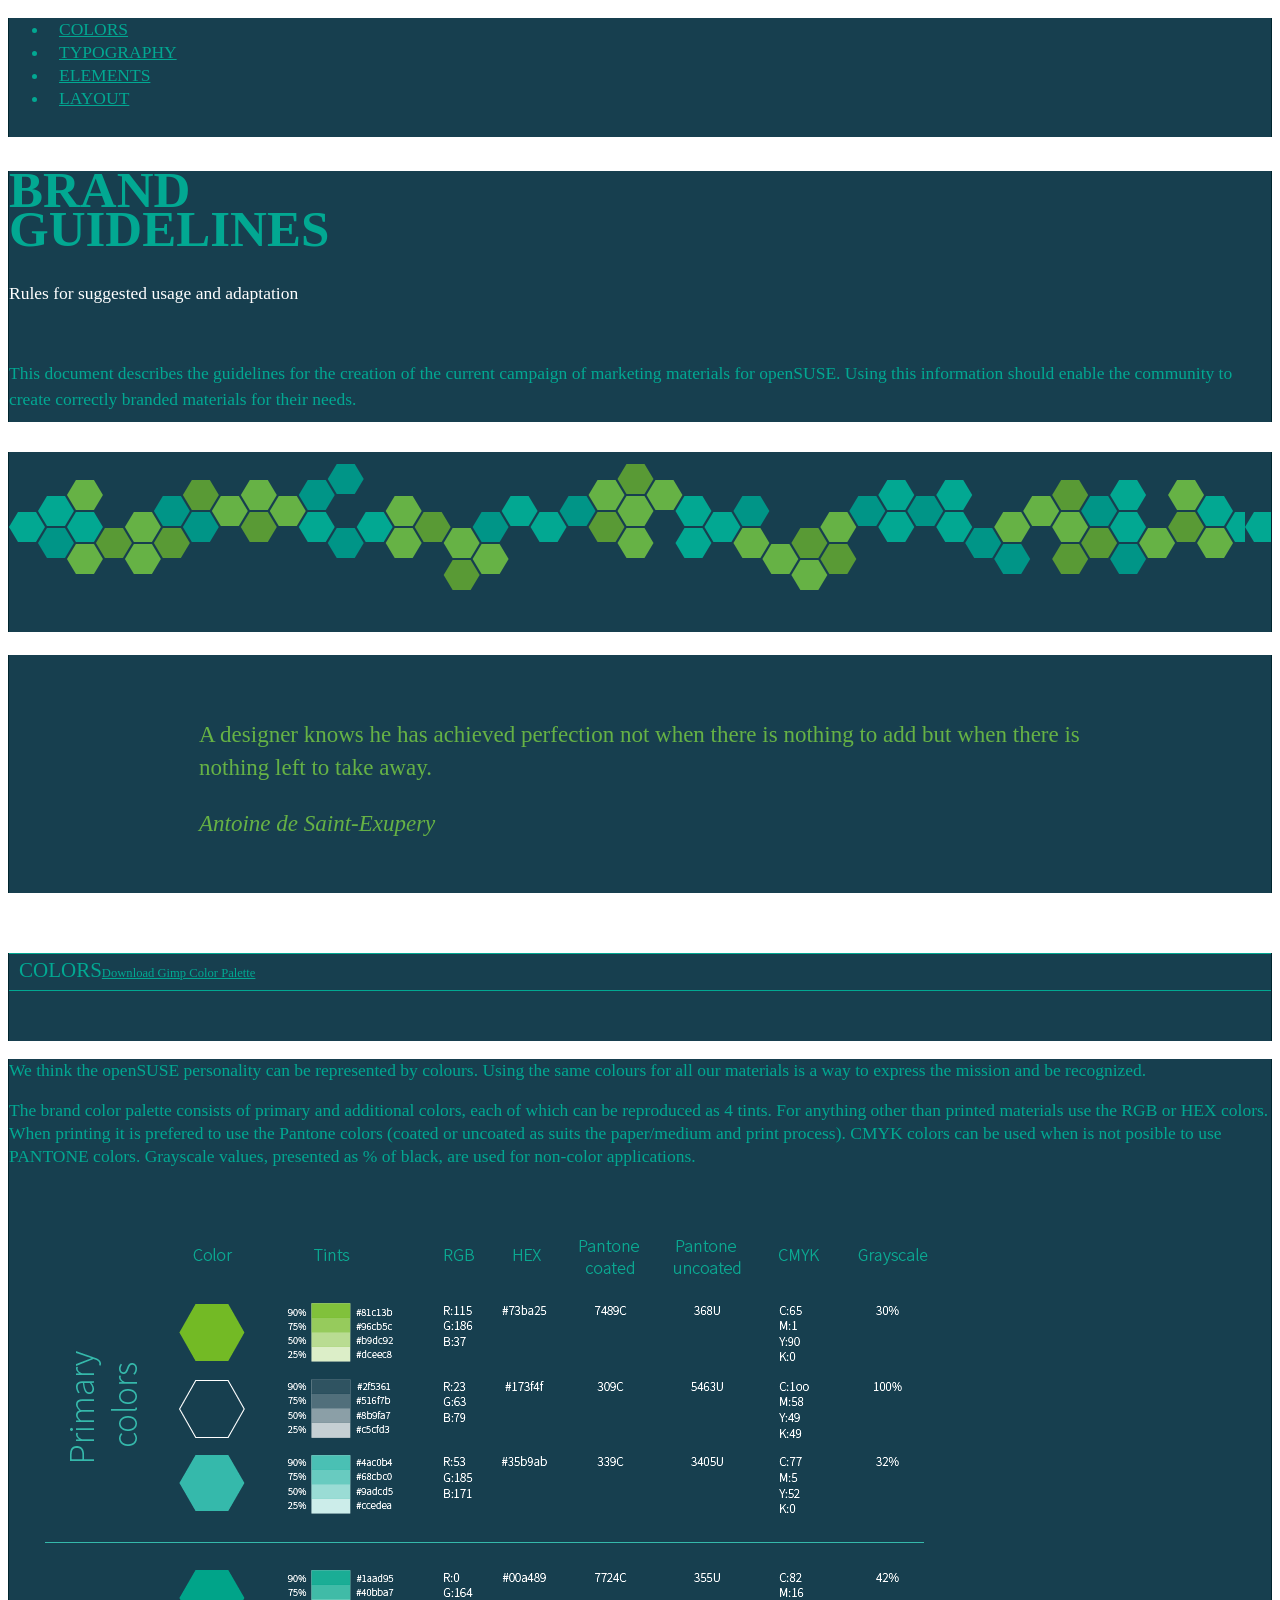
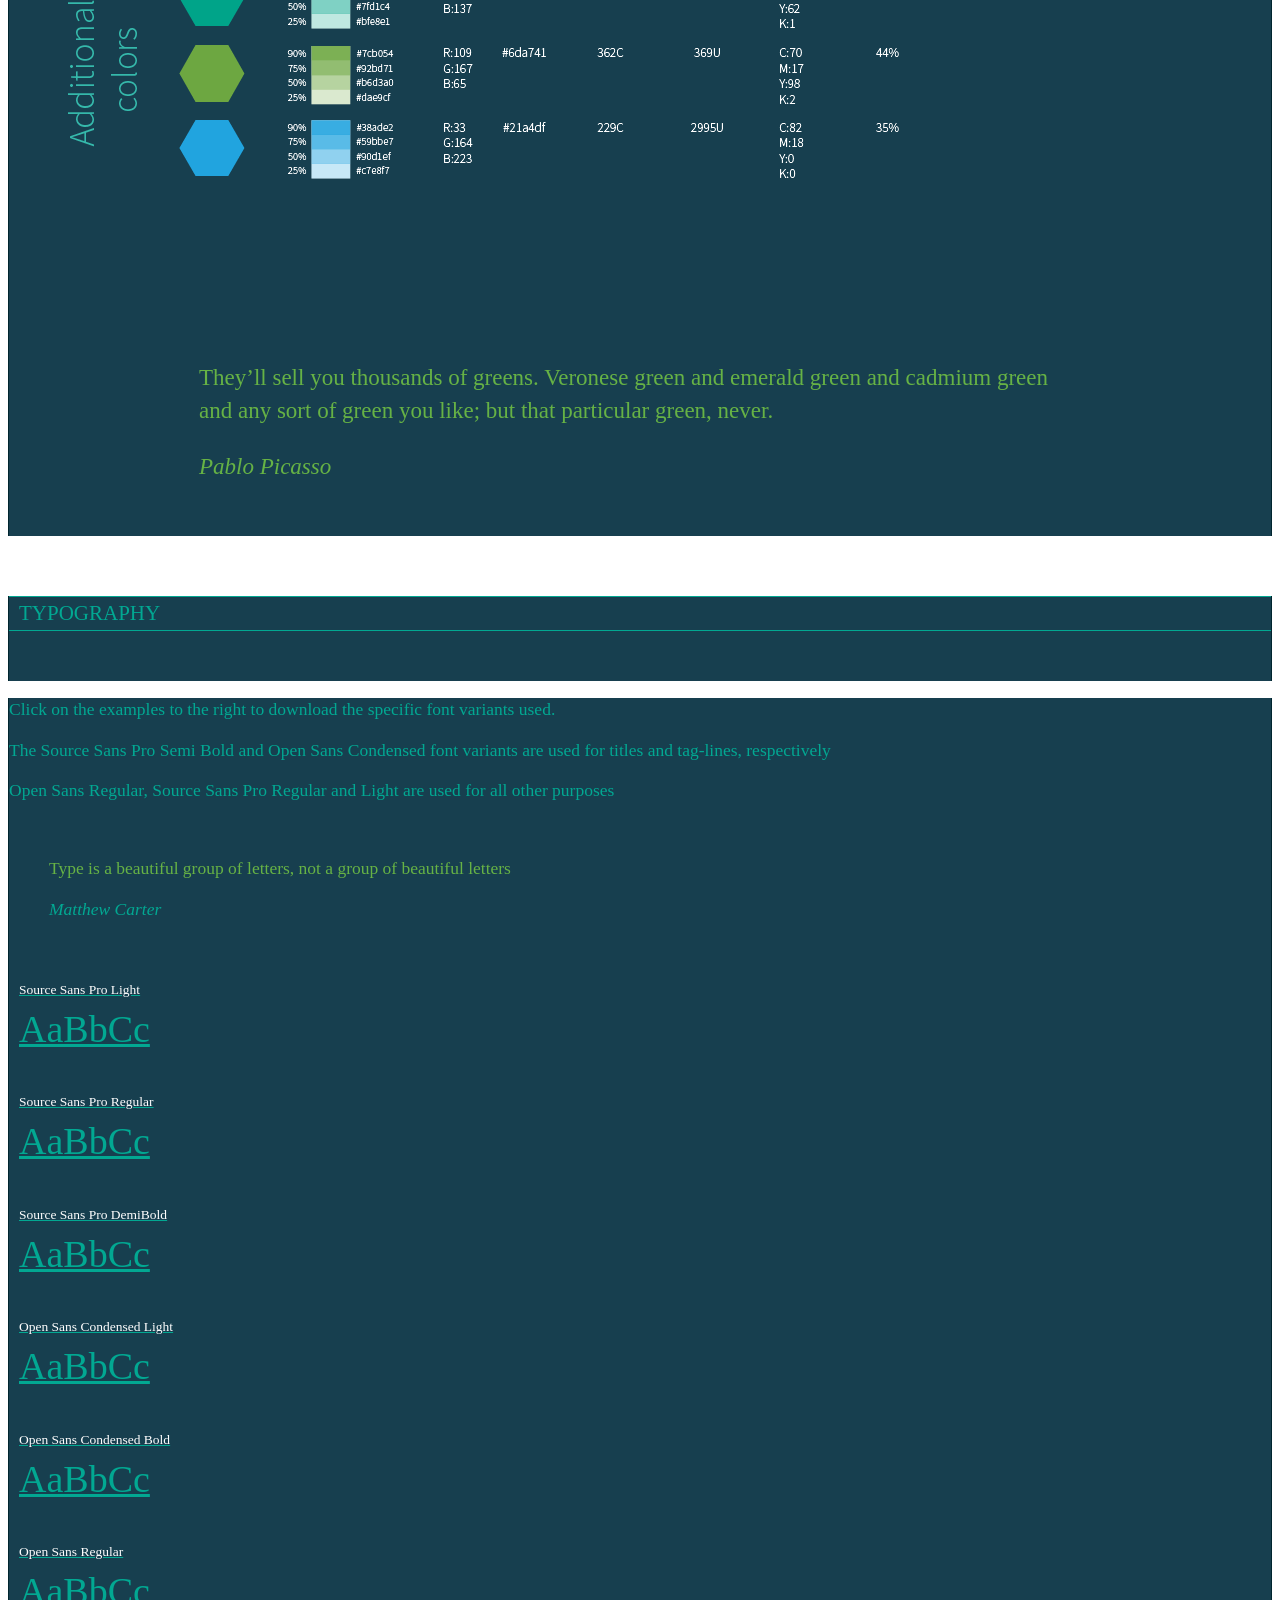
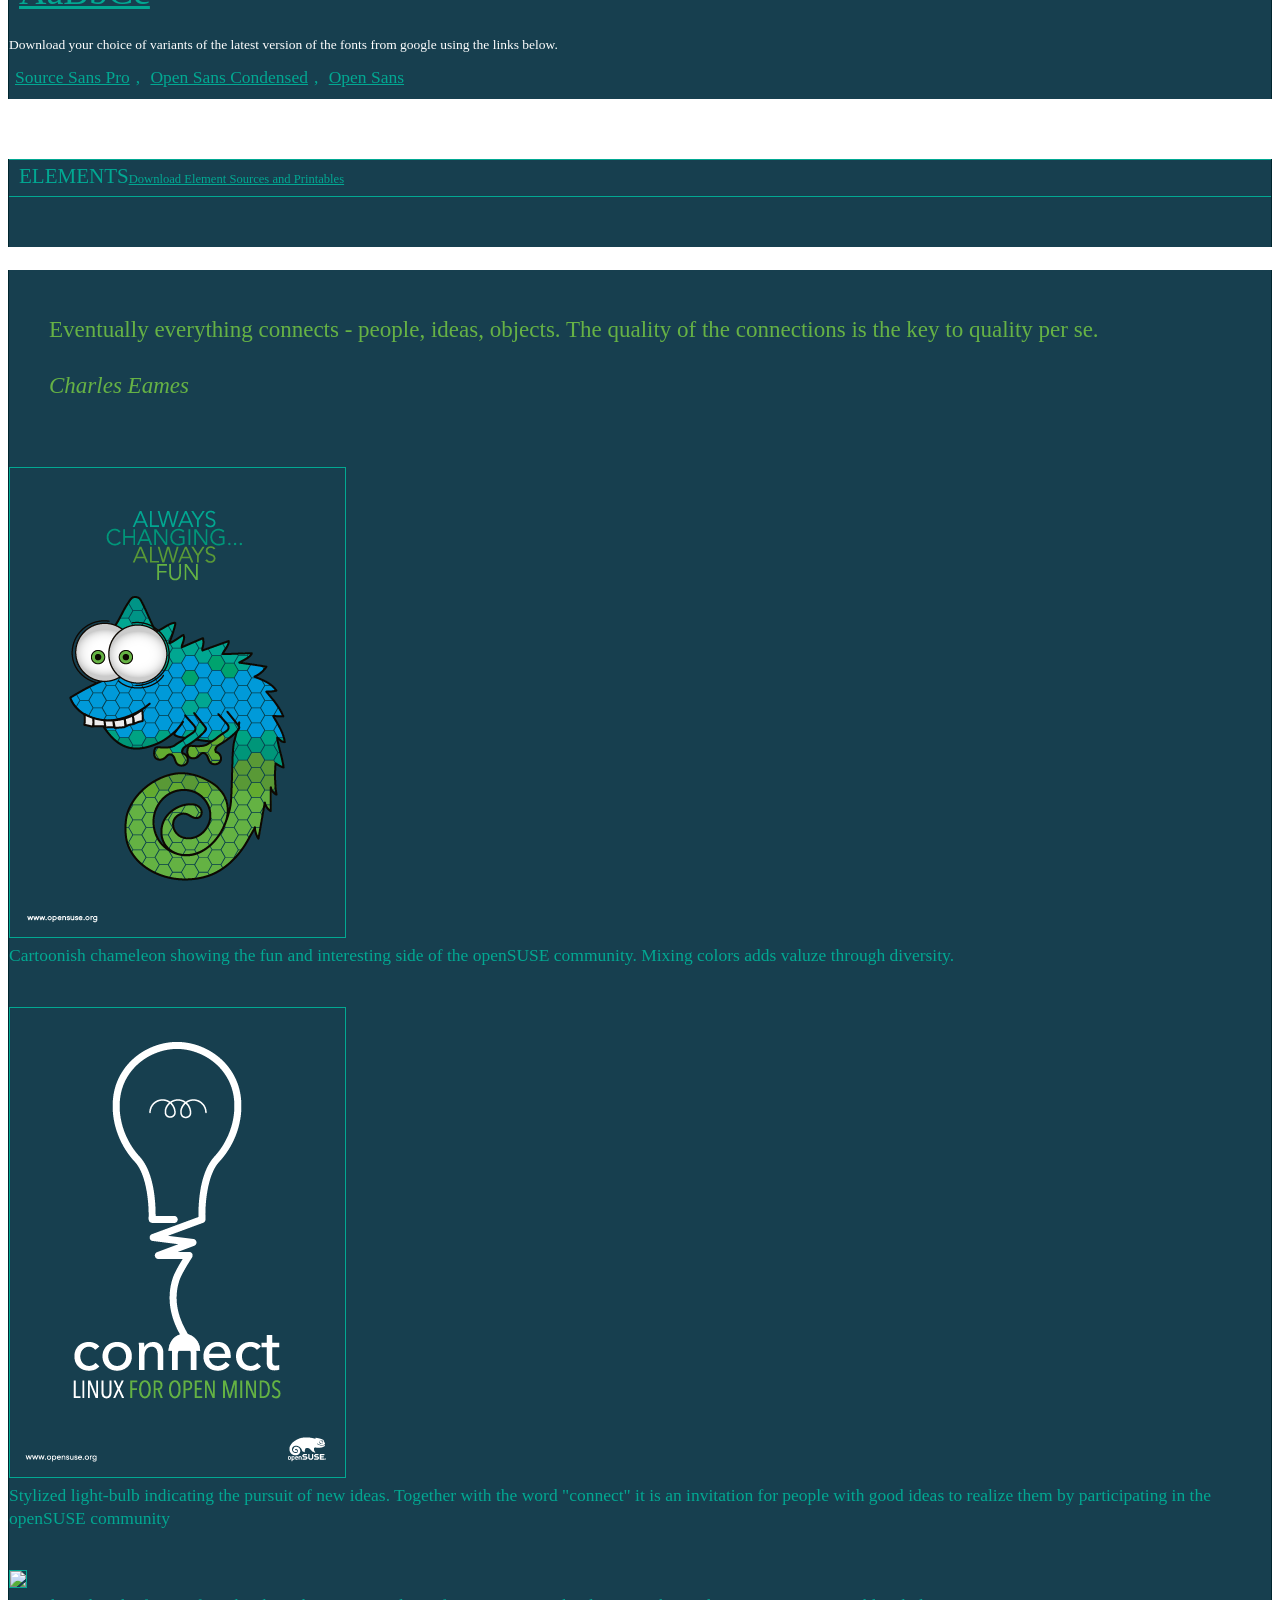
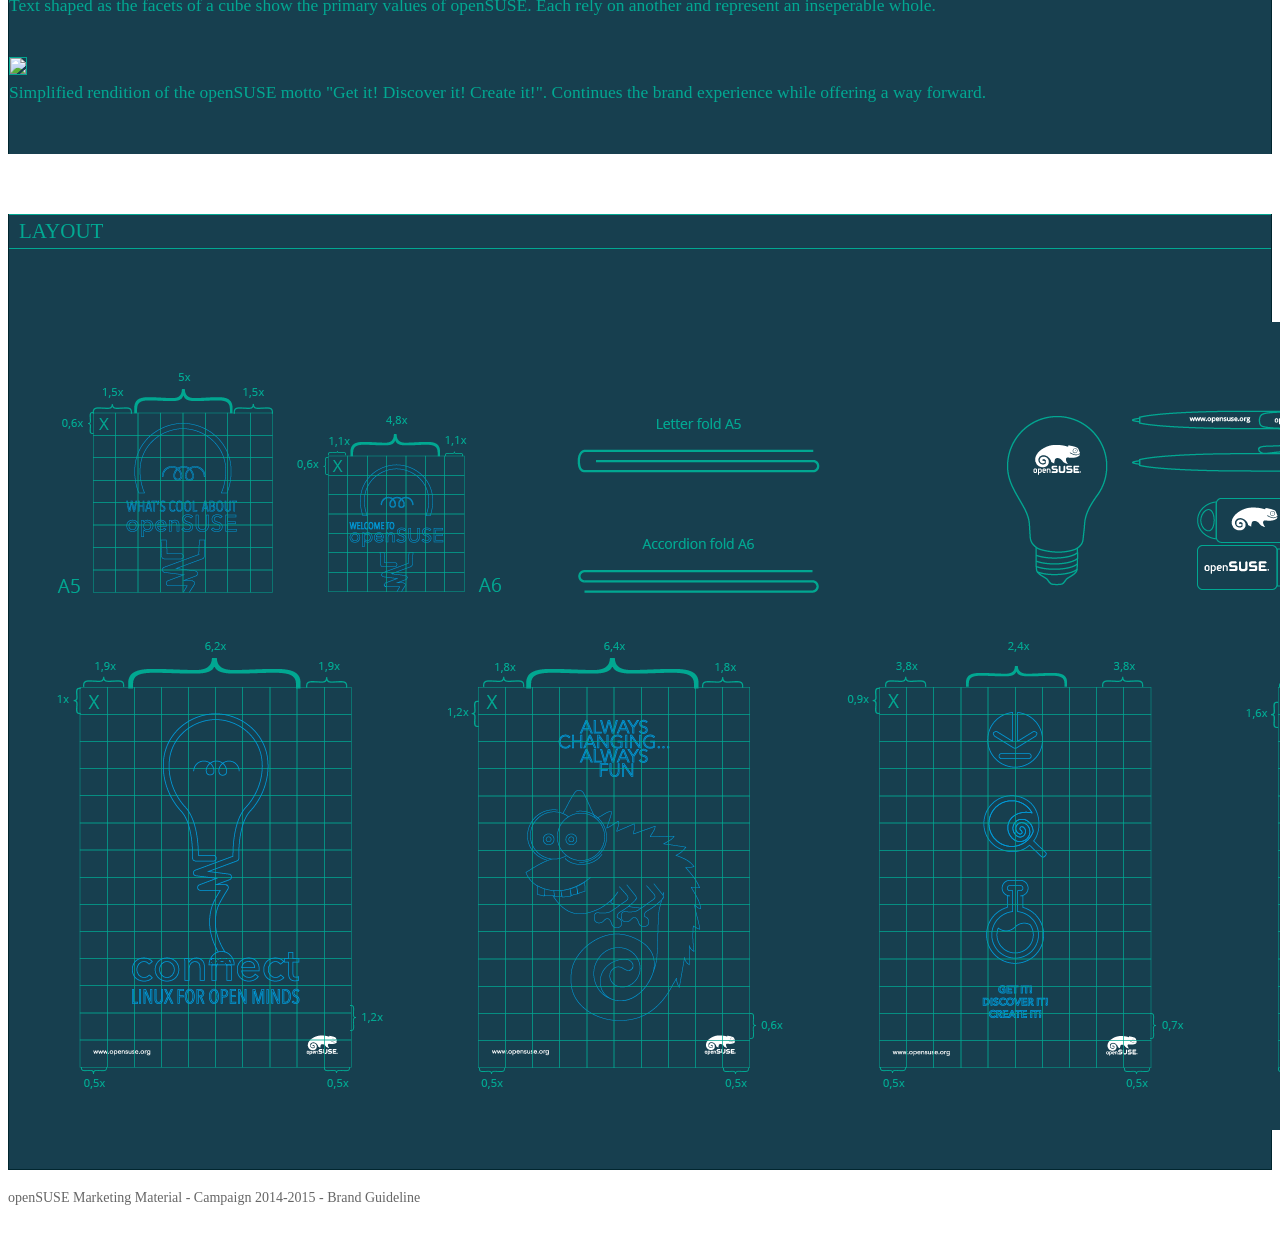
==== index.html @ 4b48d663 "ttf file's name mismatch fixed" ====
<!DOCTYPE html>
<html lang="en">
  <head>
    <meta charset="utf-8">
    <title>openSUSE Brand Guidelines</title>
    <meta name="viewport" content="width=device-width, initial-scale=1.0">
    <meta name="description" content="Branding Guidelines for openSUSE branded marketing materials">
    <meta name="author" content="Zvezdana Marjanovic, Kenneth Wimer">
    <script type="text/javascript" src="assets/js/jquery.min.js"></script>
    <script type="text/javascript" src="assets/js/bootstrap.min.js"></script>
    <link href="assets/css/override.css" rel="stylesheet">
  </head>

  <body>
    <div class="container">
      <div class="row blueBox">
        <div class="col-md-12">
          <ul class="nav navbar-nav navbar-right">
            <li><a href="#colors">COLORS</a></li>
            <li><a href="#type">TYPOGRAPHY</a></li>
            <li><a href="#graphics">ELEMENTS</a></li>
            <li><a href="#layout">LAYOUT</a></li>
            <!-- <li><a href="#cobrand">CO-BRANDING</a></li> -->
        </ul>
      </div>
    </div>
    <div class="row blueBox">        
      <div class="col-md-4">
        <div class="main-title">
          <h1>BRAND<br /> GUIDELINES</h1>
          <h5>Rules for suggested usage and adaptation</h5>
        </div>
      </div>
      <div class="col-md-7 col-md-offset1 info-text">This document describes the guidelines for the creation of the current campaign of marketing materials for openSUSE. Using this information should enable the community to create correctly branded materials for their needs.
      </div>
    </div>

    <div class="row blueBox">
      <div class="col-md-12 divider">
      </div>
    </div>
    <div class="row blueBox">
      <div class="col-md-12 text-center">
        <blockquote class="greenTextMain">
          <p>A designer knows he has achieved perfection not when there is nothing to add but when there is nothing left to take away.</p>
          <footer><cite title="Source Title">Antoine de Saint-Exupery</cite></footer>
        </blockquote>
      </div>
    </div>
      <div class="row blueBox">
        <div class="col-md-12">
          <div class="sub-title"><a id="colors" class="nolink">COLORS</a><a href="downloads/Palette.zip" class="pull-right smaller">Download Gimp Color Palette <span class="glyphicon glyphicon-download-alt icon-large"></span></a></div>
        </div>
      </div>
      <div class="row blueBox">
        <div class="col-md-12">
          <p>
            We think the openSUSE personality can be represented by colours. Using the same colours for all our materials is a way to express the mission and be recognized.
          </p>
          <p>
            The brand color palette consists of primary and additional colors, each of which can be reproduced as 4 tints. For anything other than printed materials use the RGB or HEX colors.
            <br>When printing it is prefered to use the Pantone colors (coated or uncoated as suits the paper/medium and print process). CMYK colors can be used when is not posible to use PANTONE colors. Grayscale values, presented as % of black, are used for non-color applications.
          </p>
          <img class="main-img" src="assets/img/colors.png">
          <blockquote class="blockquote greenTextMain">
            <p>They’ll sell you thousands of greens. Veronese green and emerald green and cadmium green and any sort of green you like; but that particular green, never.</p>
            <footer><cite title="Source Title">Pablo Picasso</cite></footer>
          </blockquote>
        </div>
      </div>
      <div class="row blueBox">
        <div class="col-md-12">
          <div class="sub-title"><a id="type" class="nolink">TYPOGRAPHY</a></div>
        </div>
      </div>
      <div class="row blueBox">
        <div class="col-md-4">
          <p>Click on the examples to the right to download the specific font variants used. </p>
          <p>The Source Sans Pro Semi Bold and Open Sans Condensed font variants are used for titles and tag-lines, respectively</p>
          <p>Open Sans Regular, Source Sans Pro Regular and Light are used for all other purposes</p>
          <blockquote>
            <p class="greenText">Type is a beautiful group of letters, not a group of beautiful letters</p>
            <footer><cite title="Source Title">Matthew Carter</cite></footer>
          </blockquote>
        </div>
        <div class="col-md-8">
          <div class="col-sm-4 col-md-4 col-lg-4"><div class="font-link"><a href="assets/fonts/SourceSansPro-Light.ttf"><p class="font-lead">Source Sans Pro Light</p><p class="font-example SourceSansPro-Light">AaBbCc</p></a></div></div>
          <div class="col-sm-4 col-md-4 col-lg-4"><div class="font-link"><a href="assets/fonts/SourceSansPro-Regular.ttf"><p class="font-lead">Source Sans Pro Regular</p><p class="font-example SourceSansPro-Regular">AaBbCc</p></a></div></div>
          <div class="col-sm-4 col-md-4 col-lg-4"><div class="font-link"><a href="assets/fonts/SourceSansPro-Semibold.ttf"><p class="font-lead">Source Sans Pro DemiBold</p><p class="font-example SourceSansPro-SemiBold">AaBbCc</p></a></div></div>
          <div class="col-sm-4 col-md-4 col-lg-4"><div class="font-link"><a href="assets/fonts/OpenSans-CondLight.ttf"><p class="font-lead">Open Sans Condensed Light</p><p class="font-example OpenSans-CondLight">AaBbCc</p></a></div></div>
          <div class="col-sm-4 col-md-4 col-lg-4"><div class="font-link"><a href="assets/fonts/OpenSans-CondBold.ttf"><p class="font-lead">Open Sans Condensed Bold</p><p class="font-example OpenSans-CondBold">AaBbCc</p></a></div></div>
          <div class="col-sm-4 col-md-4 col-lg-4"><div class="font-link"><a href="assets/fonts/OpenSans-Regular.ttf"><p class="font-lead">Open Sans Regular</p><p class="font-example OpenSans-Regular">AaBbCc</p></a></div></div>
          <div class="col-sm-4 col-md-12">
            <p class="font-lead">Download your choice of variants of the latest version of the fonts from google using the links below.</p>
            <span class="font-link">
              <a href="http://www.google.com/fonts#UsePlace:use/Collection:Source+Sans+Pro">Source Sans Pro</a></span>,
            <span class="font-link"> 
              <a href="https://www.google.com/fonts#UsePlace:use/Collection:Open+Sans+Condensed">Open Sans Condensed</a></span>,
            <span class="font-link"> 
              <a href="http://www.google.com/fonts#UsePlace:use/Collection:Open+Sans">Open Sans</a>
            </span>
          </div>
        </div>
      </div>
      <div class="row blueBox">
        <div class="col-md-12">
          <div class="sub-title"><a id="graphics" class="nolink">ELEMENTS</a><a href="downloads/Elements.zip" class="pull-right smaller">Download Element Sources and Printables<span class="glyphicon glyphicon-download-alt icon-large"></span></a></div>
        </div>
      </div>
      <div class="row blueBox">
        <div class="col-md-12 text-center">
          <blockquote class="greenTextSub">
            <p>Eventually everything connects - people, ideas, objects. The quality of the connections is the key to quality per se.</p>
            <footer><cite title="Source Title">Charles Eames</cite></footer>
          </blockquote>
        </div>
      </div>
      <div class="row blueBox">
        <div class="col-xs-6 col-sm-6 col-md-3">
          <div class="small text-center element"><img class="img-responsive outline" src="assets/img/p1.png"><br />Cartoonish chameleon showing the fun and interesting side of the openSUSE community. Mixing colors adds valuze through diversity.</div>
        </div>
        <div class="col-xs-6 col-sm-6 col-md-3">
          <div class="small text-center element"><img class="img-responsive outline" src="assets/img/p2.png"><br />Stylized light-bulb indicating the pursuit of new ideas. Together with the word "connect" it is an invitation for people with good ideas to realize them by participating in the openSUSE community</div>
        </div>
        <div class="col-xs-6 col-sm-6 col-md-3">
          <div class="small text-center element"><img class="img-responsive outline" src="assets/img/p3.png"><br />Text shaped as the facets of a cube show the primary values of openSUSE. Each rely on another and represent an inseperable whole.</div>
        </div>
        <div class="col-xs-6 col-sm-6 col-md-3">
          <div class="small text-center element"><img class="img-responsive outline" src="assets/img/p4.png"><br />Simplified rendition of the openSUSE motto "Get it! Discover it! Create it!". Continues the brand experience while offering a way forward.</div>
        </div>
      </div>
      <div class="row blueBox">
        <div class="col-md-12">
          <div class="sub-title"><a id="layout" class="nolink">LAYOUT</a></div>
        </div>
      </div>
      <div class="row blueBox">
        <div class="col-md-12">
          <div class="small text-center">&nbsp;<br /><img class="img-responsive" src="assets/img/elements.png">&nbsp;<br /></div>
        </div>
      </div>
      <div class="row blueTop">
        <div class="cold-md-12">
          <footer class="text-center footer-text">openSUSE Marketing Material - Campaign 2014-2015 - Brand Guideline</footer>
        </div>
      </div>
    </div>
  </body>
</html>
---- assets/css/override.css ----
@import "bootstrap.min.css";

@font-face {
    font-family: OpenSans-CondBold;
    src: url("../fonts/OpenSans-CondBold.ttf")
}
.OpenSans-CondBold { font-family: OpenSans-CondBold; }
@font-face {
    font-family: OpenSans-CondLight;
    src: url("../fonts/OpenSans-CondLight.ttf")
}
.OpenSans-CondLight { font-family: OpenSans-CondLight; }
@font-face {
    font-family: OpenSans-Regular;
    src: url("../fonts/OpenSans-Regular.ttf")
}
.OpenSans-Regular { font-family: OpenSans-Regular; }
@font-face {
    font-family: SourceSansPro-Regular;
    src: url("../fonts/SourceSansPro-Regular.ttf")
}
.SourceSansPro-Regular { font-family: SourceSansPro-Regular; }
@font-face {
    font-family: SourceSansPro-Light;
    src: url("../fonts/SourceSansPro-Light.ttf")
}
.SourceSansPro-Light { font-family: SourceSansPro-Light; }
@font-face {
    font-family: SourceSansPro-SemiBold;
    src: url("../fonts/SourceSansPro-SemiBold.ttf")
}
.SourceSansPro-SemiBold { font-family: SourceSansPro-SemiBold; }

body {
  background-image: url('../img/bg.jpg');
  font: 17.5px SourceSansPro-Light;
  line-height: 23px;
  color: #02A892;
}

h1 { font-size: 51px; color: #02A892; line-height: 39px;}
h5 { font: 17.5px OpenSans-CondLight; color: #fff;}

.blueBox { 
    background-color: #173f4f;
    padding-bottom: 10px;
    border-left: 1px solid #01262f;
    border-right: 1px solid #01262f; 
}
.blueTop { border-top: 1px solid #01262f}
.smaller { font-size: 60% }
.icon-large { font-size: 20px; margin-left: 5px;}
.greenTextMain { font: 23px SourceSansPro-Light; line-height: 33px; color: #66b245; padding: 40px 150px 20px; }
.greenTextSub { font: 23px SourceSansPro-Light; line-height: 33px; color: #66b245;  margin-bottom: 35px; }
.greenText { color: #66b245; }
.outline { border:1px solid #02A892}
.main-title { margin-bottom: 20px; }
.sub-title { border-top: 1px solid #02A892; border-bottom: 1px solid #02A892; color: #02A892; font-size: 21px; padding: 5px 10px ; margin-bottom: 40px; margin-top: 60px; }
.navbar-nav>li>a { color: #02A892; padding: 8px 10px; margin: 10px 0px 0px;}
.navbar-nav>li>a:hover { color: #fff; background-color: #02A892 }
blockquote, .blockquote-reverse { border: none; padding: 20px 0px;}
a { color: #02A892;}
a:hover { text-decoration: none; color: #fff; cursor: pointer; }
hr { border-color: #02A892;}
.nolink:hover { text-decoration: none; color: #02A892; }
.divider { background-image: url( "../img/hexagons.png"); background-repeat: repeat-x; height: 150px; margin-top: 30px; margin-bottom: 20px}
.info-text { margin-top: 56px; line-height: 26px}
.main-img { margin-bottom: 40px; margin-right: 20px}
.element { margin-bottom: 40px;}
.font-lead { font: 13.5px OpenSans-CondLight; color: #fff; }
.font-example { font-size: 38px; margin-top: 20px; margin-bottom: 10px;}
div.font-link { border-radius: 4px;  margin-bottom: 10px; color: #fff; padding:10px;}
.font-link:hover { background-color: #02A892}
.font-link:hover a { color: #fff; }
span.font-link { border-radius: 4px; padding: 3px 6px;}

.footer-text { color: #666; font: 14px SourceSansPro-SemiBold; margin: 20px 0px 30px  }
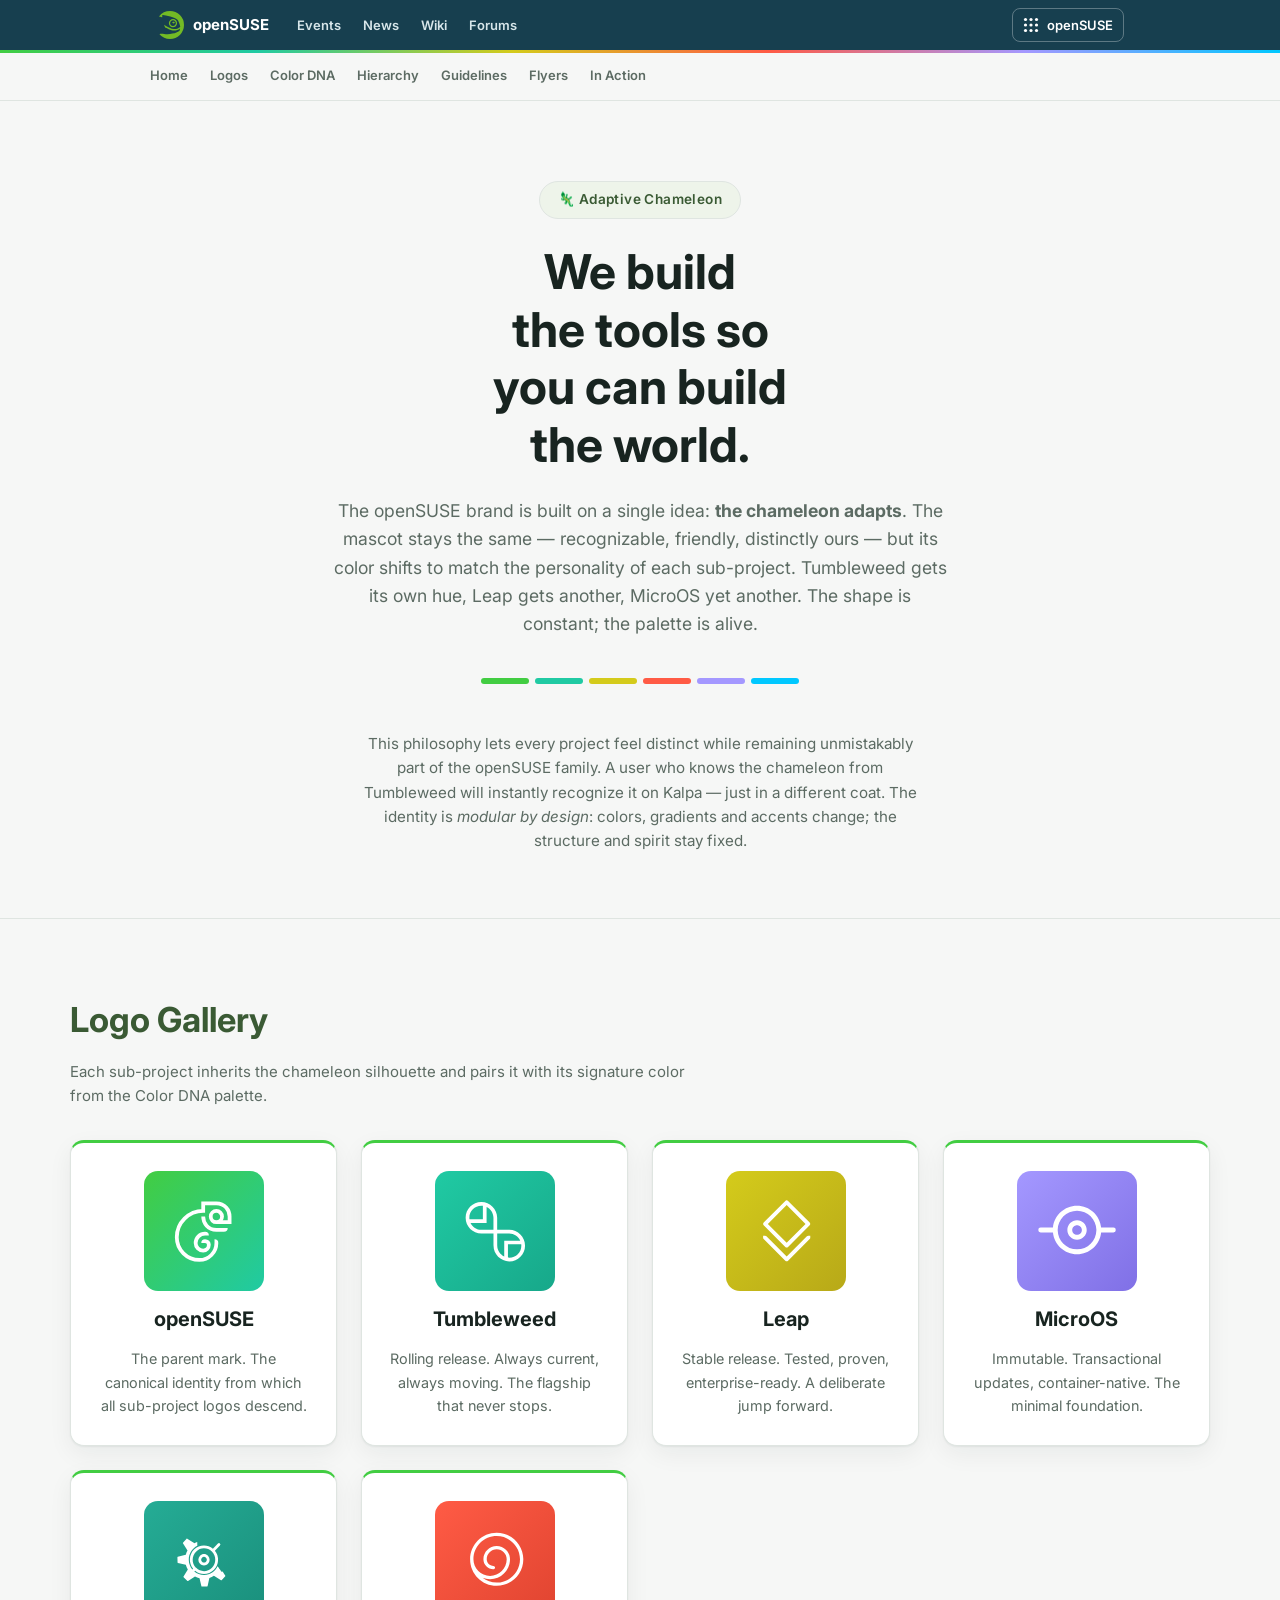
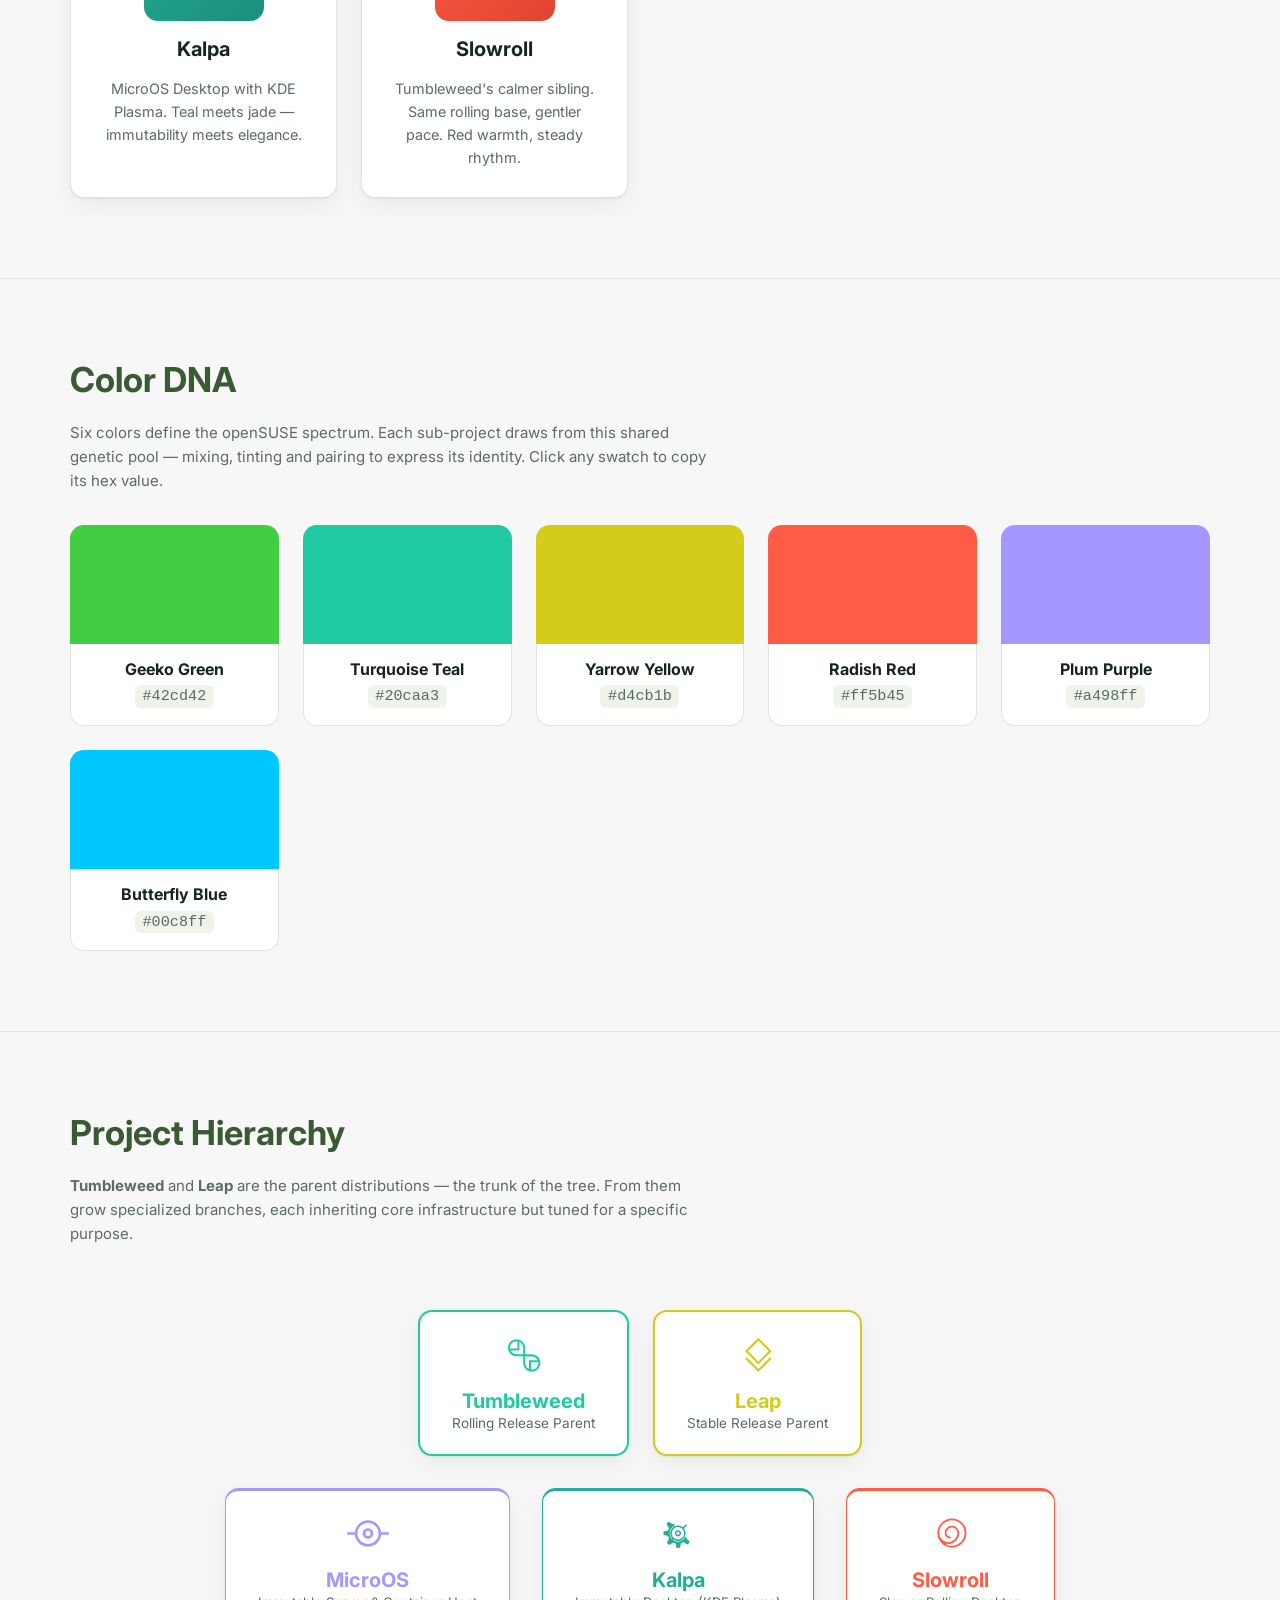
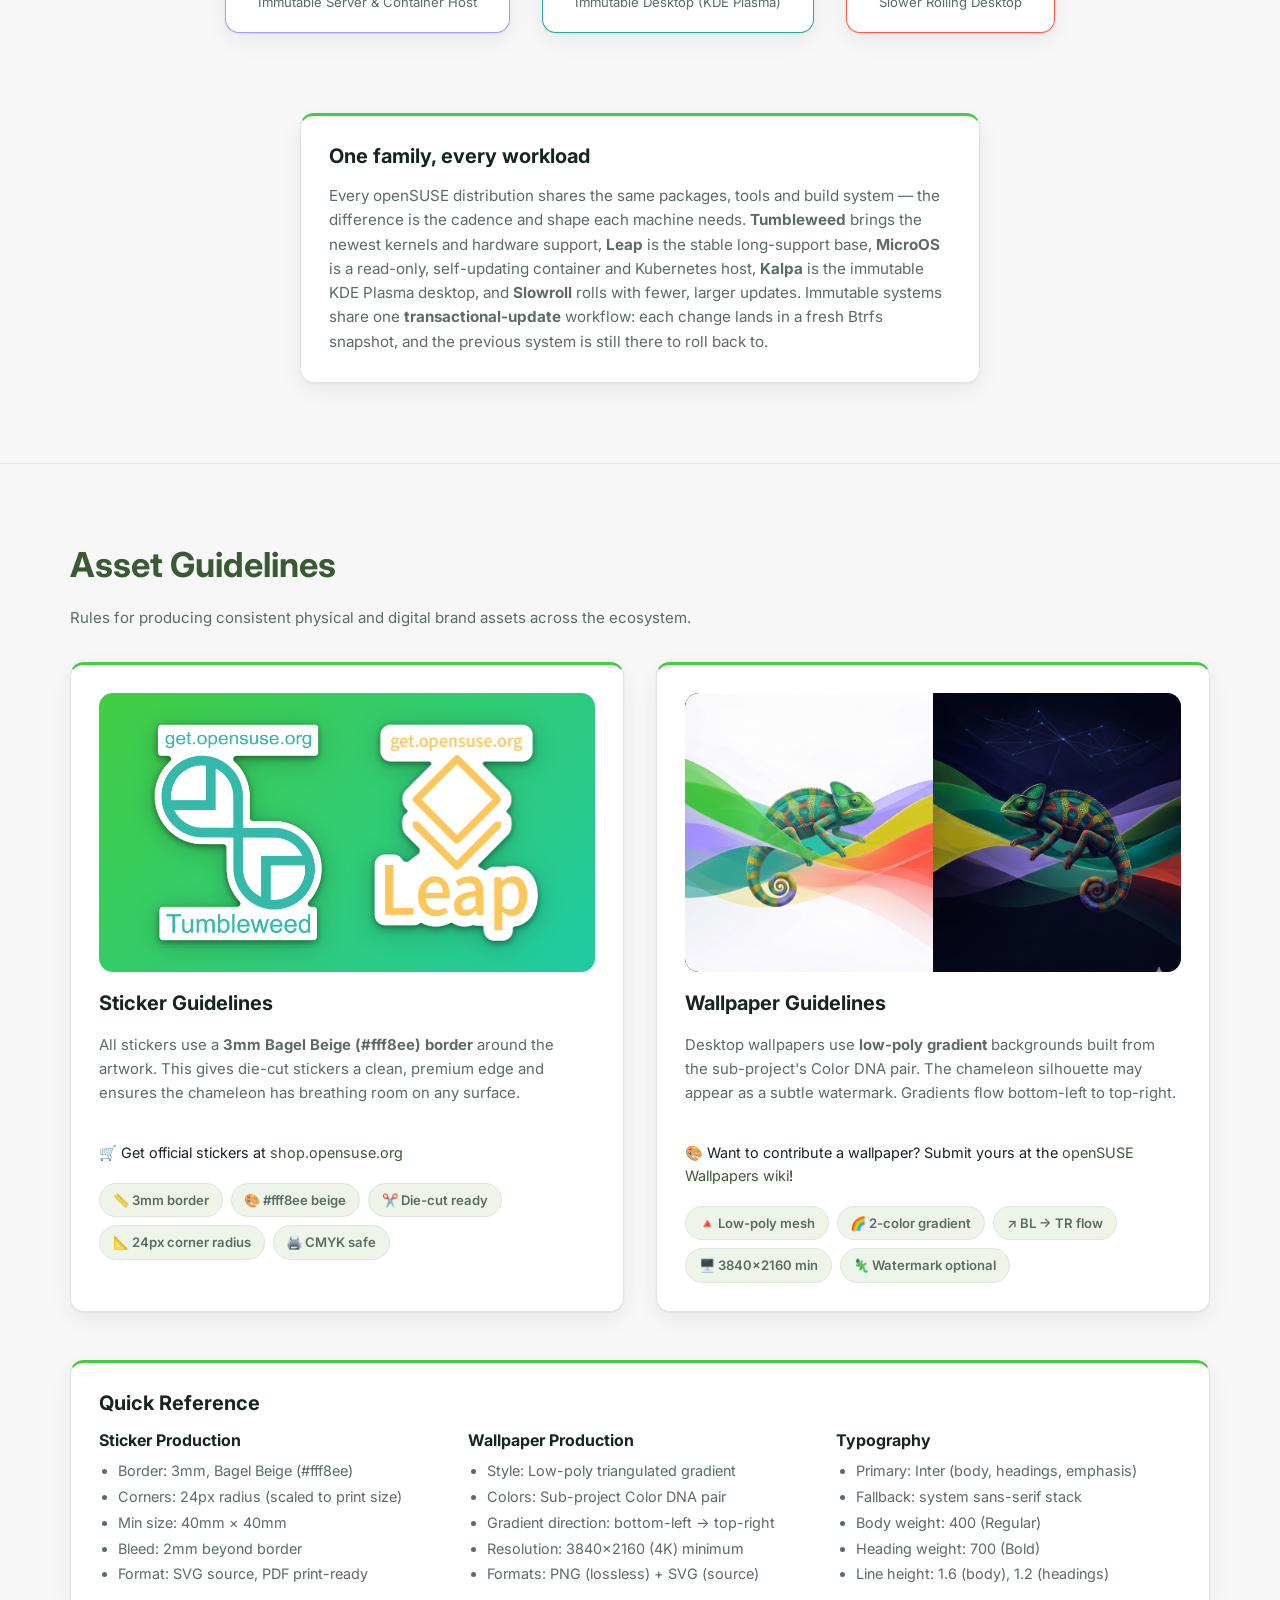
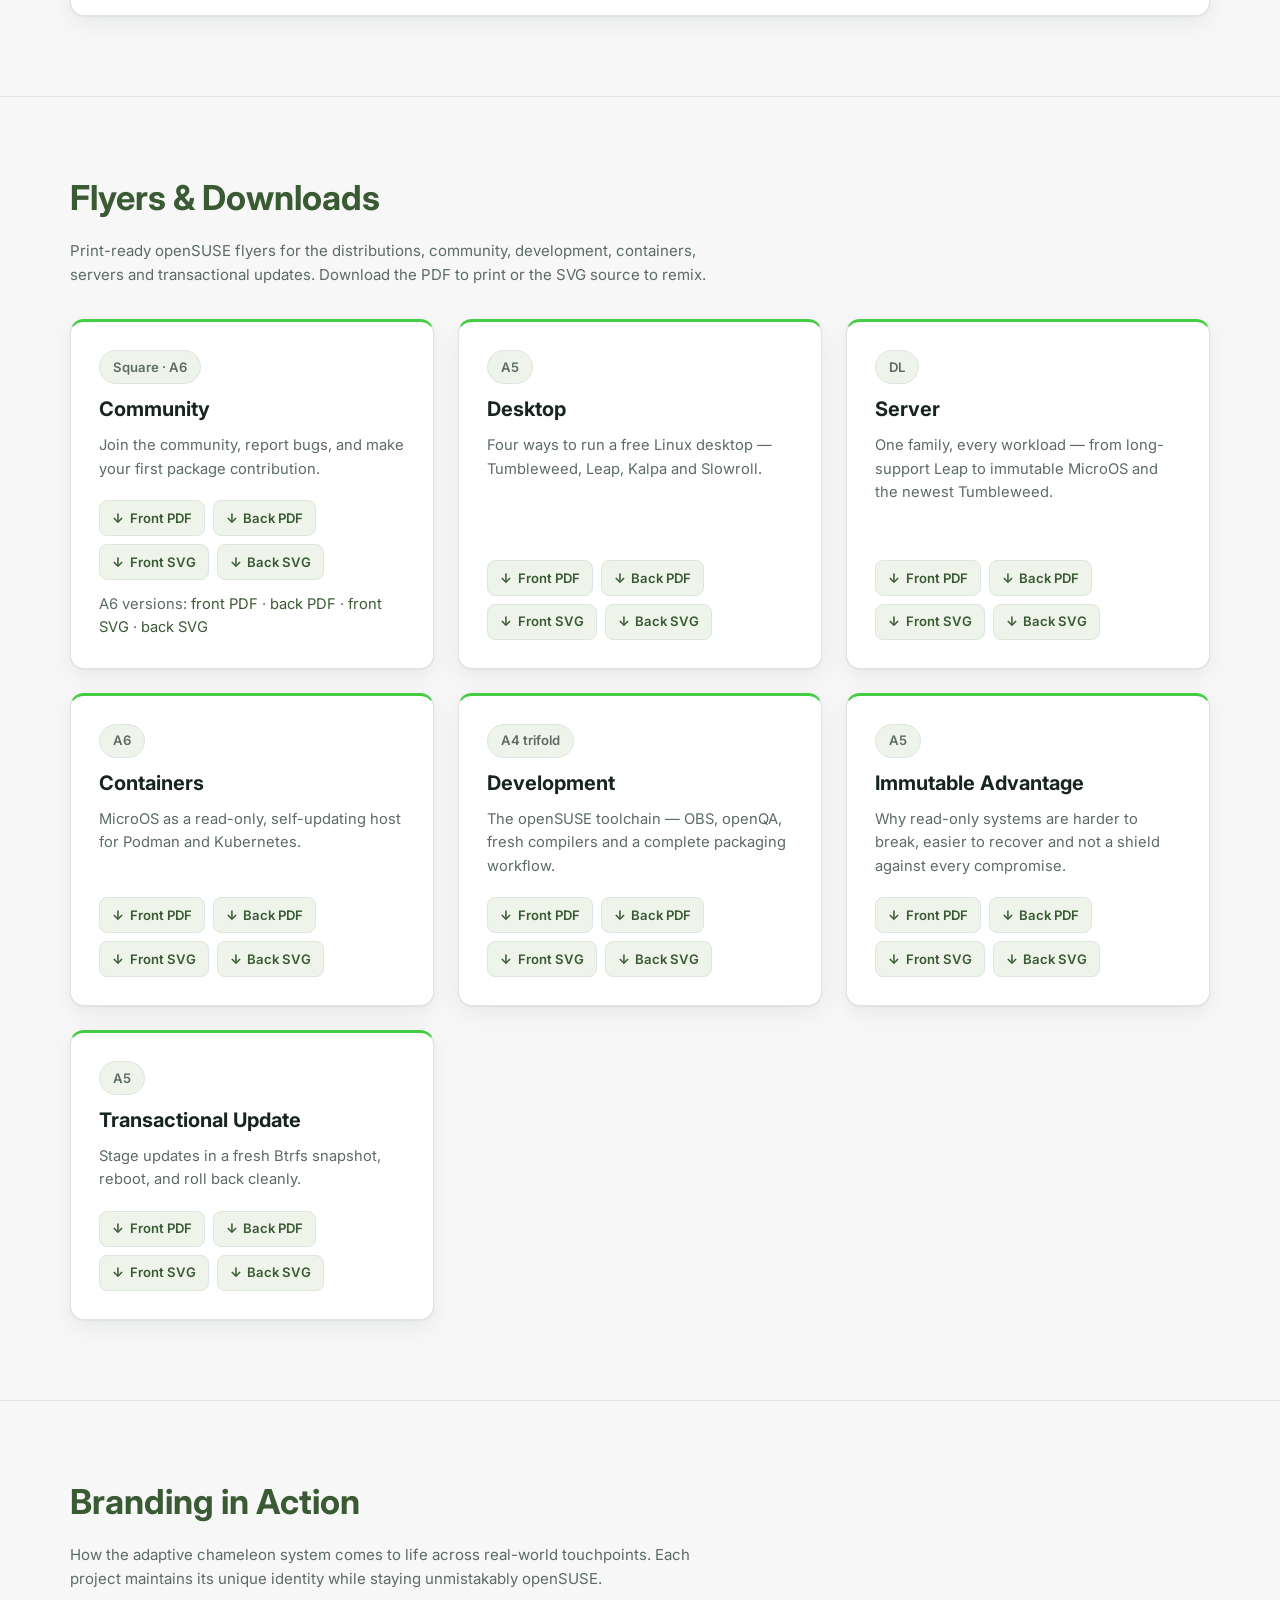
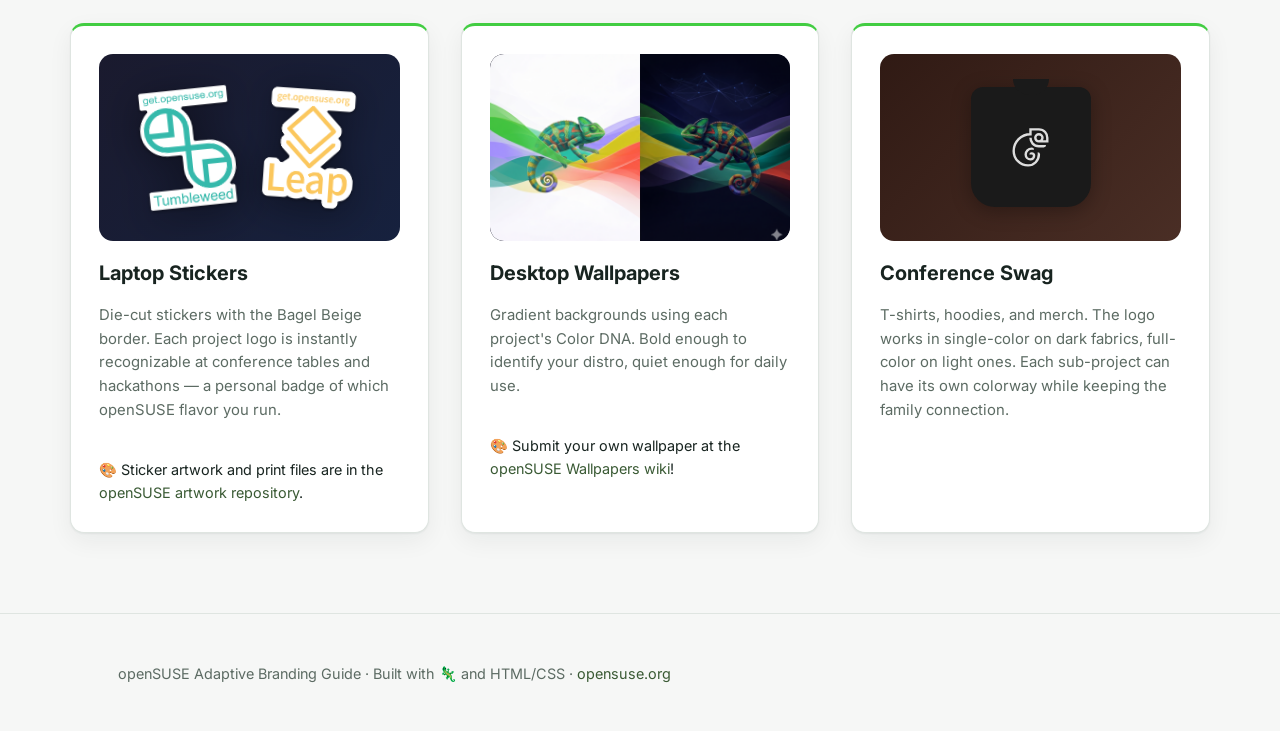
==== commit 93043afc: "update with the latest branding" ====
--- a/index.html
+++ b/index.html
@@ -1,149 +1,596 @@
 <!DOCTYPE html>
 <html lang="en">
-  <head>
-    <meta charset="utf-8">
-    <title>openSUSE Brand Guidelines</title>
-    <meta name="viewport" content="width=device-width, initial-scale=1.0">
-    <meta name="description" content="Branding Guidelines for openSUSE branded marketing materials">
-    <meta name="author" content="Zvezdana Marjanovic, Kenneth Wimer">
-    <script type="text/javascript" src="assets/js/jquery.min.js"></script>
-    <script type="text/javascript" src="assets/js/bootstrap.min.js"></script>
-    <link href="assets/css/override.css" rel="stylesheet">
-  </head>
-
-  <body>
-    <div class="container">
-      <div class="row blueBox">
-        <div class="col-md-12">
-          <ul class="nav navbar-nav navbar-right">
-            <li><a href="#colors">COLORS</a></li>
-            <li><a href="#type">TYPOGRAPHY</a></li>
-            <li><a href="#graphics">ELEMENTS</a></li>
-            <li><a href="#layout">LAYOUT</a></li>
-            <!-- <li><a href="#cobrand">CO-BRANDING</a></li> -->
-        </ul>
-      </div>
-    </div>
-    <div class="row blueBox">        
-      <div class="col-md-4">
-        <div class="main-title">
-          <h1>BRAND<br /> GUIDELINES</h1>
-          <h5>Rules for suggested usage and adaptation</h5>
-        </div>
-      </div>
-      <div class="col-md-7 col-md-offset1 info-text">This document describes the guidelines for the creation of the current campaign of marketing materials for openSUSE. Using this information should enable the community to create correctly branded materials for their needs.
-      </div>
-    </div>
-
-    <div class="row blueBox">
-      <div class="col-md-12 divider">
-      </div>
-    </div>
-    <div class="row blueBox">
-      <div class="col-md-12 text-center">
-        <blockquote class="greenTextMain">
-          <p>A designer knows he has achieved perfection not when there is nothing to add but when there is nothing left to take away.</p>
-          <footer><cite title="Source Title">Antoine de Saint-Exupery</cite></footer>
-        </blockquote>
-      </div>
-    </div>
-      <div class="row blueBox">
-        <div class="col-md-12">
-          <div class="sub-title"><a id="colors" class="nolink">COLORS</a><a href="downloads/Palette.zip" class="pull-right smaller">Download Gimp Color Palette <span class="glyphicon glyphicon-download-alt icon-large"></span></a></div>
-        </div>
-      </div>
-      <div class="row blueBox">
-        <div class="col-md-12">
-          <p>
-            We think the openSUSE personality can be represented by colours. Using the same colours for all our materials is a way to express the mission and be recognized.
-          </p>
-          <p>
-            The brand color palette consists of primary and additional colors, each of which can be reproduced as 4 tints. For anything other than printed materials use the RGB or HEX colors.
-            <br>When printing it is prefered to use the Pantone colors (coated or uncoated as suits the paper/medium and print process). CMYK colors can be used when is not posible to use PANTONE colors. Grayscale values, presented as % of black, are used for non-color applications.
-          </p>
-          <img class="main-img" src="assets/img/colors.png">
-          <blockquote class="blockquote greenTextMain">
-            <p>They’ll sell you thousands of greens. Veronese green and emerald green and cadmium green and any sort of green you like; but that particular green, never.</p>
-            <footer><cite title="Source Title">Pablo Picasso</cite></footer>
-          </blockquote>
-        </div>
-      </div>
-      <div class="row blueBox">
-        <div class="col-md-12">
-          <div class="sub-title"><a id="type" class="nolink">TYPOGRAPHY</a></div>
-        </div>
-      </div>
-      <div class="row blueBox">
-        <div class="col-md-4">
-          <p>Click on the examples to the right to download the specific font variants used. </p>
-          <p>The Source Sans Pro Semi Bold and Open Sans Condensed font variants are used for titles and tag-lines, respectively</p>
-          <p>Open Sans Regular, Source Sans Pro Regular and Light are used for all other purposes</p>
-          <blockquote>
-            <p class="greenText">Type is a beautiful group of letters, not a group of beautiful letters</p>
-            <footer><cite title="Source Title">Matthew Carter</cite></footer>
-          </blockquote>
-        </div>
-        <div class="col-md-8">
-          <div class="col-sm-4 col-md-4 col-lg-4"><div class="font-link"><a href="assets/fonts/SourceSansPro-Light.ttf"><p class="font-lead">Source Sans Pro Light</p><p class="font-example SourceSansPro-Light">AaBbCc</p></a></div></div>
-          <div class="col-sm-4 col-md-4 col-lg-4"><div class="font-link"><a href="assets/fonts/SourceSansPro-Regular.ttf"><p class="font-lead">Source Sans Pro Regular</p><p class="font-example SourceSansPro-Regular">AaBbCc</p></a></div></div>
-          <div class="col-sm-4 col-md-4 col-lg-4"><div class="font-link"><a href="assets/fonts/SourceSansPro-Semibold.ttf"><p class="font-lead">Source Sans Pro DemiBold</p><p class="font-example SourceSansPro-SemiBold">AaBbCc</p></a></div></div>
-          <div class="col-sm-4 col-md-4 col-lg-4"><div class="font-link"><a href="assets/fonts/OpenSans-CondLight.ttf"><p class="font-lead">Open Sans Condensed Light</p><p class="font-example OpenSans-CondLight">AaBbCc</p></a></div></div>
-          <div class="col-sm-4 col-md-4 col-lg-4"><div class="font-link"><a href="assets/fonts/OpenSans-CondBold.ttf"><p class="font-lead">Open Sans Condensed Bold</p><p class="font-example OpenSans-CondBold">AaBbCc</p></a></div></div>
-          <div class="col-sm-4 col-md-4 col-lg-4"><div class="font-link"><a href="assets/fonts/OpenSans-Regular.ttf"><p class="font-lead">Open Sans Regular</p><p class="font-example OpenSans-Regular">AaBbCc</p></a></div></div>
-          <div class="col-sm-4 col-md-12">
-            <p class="font-lead">Download your choice of variants of the latest version of the fonts from google using the links below.</p>
-            <span class="font-link">
-              <a href="http://www.google.com/fonts#UsePlace:use/Collection:Source+Sans+Pro">Source Sans Pro</a></span>,
-            <span class="font-link"> 
-              <a href="https://www.google.com/fonts#UsePlace:use/Collection:Open+Sans+Condensed">Open Sans Condensed</a></span>,
-            <span class="font-link"> 
-              <a href="http://www.google.com/fonts#UsePlace:use/Collection:Open+Sans">Open Sans</a>
-            </span>
+<head>
+  <meta charset="UTF-8">
+  <meta name="viewport" content="width=device-width, initial-scale=1.0">
+  <title>openSUSE Adaptive Branding</title>
+  <meta name="description" content="The Adaptive Chameleon — openSUSE brand identity system. Colors change, the lizard stays.">
+  <meta name="color-scheme" content="dark light">
+  <link rel="icon" href="favicon.svg" type="image/svg+xml">
+  <link rel="preconnect" href="https://fonts.googleapis.com">
+  <link rel="preconnect" href="https://fonts.gstatic.com" crossorigin>
+  <link href="https://fonts.googleapis.com/css2?family=Inter:wght@400;500;600;700&display=swap" rel="stylesheet">
+  <link rel="stylesheet" href="css/style.css">
+</head>
+<body>
+
+<!-- ====== openSUSE universe toolbar (matches opensuse.github.io/request) ====== -->
+<nav class="uni" aria-label="openSUSE sites">
+  <div class="uni-bar">
+    <a class="uni-brand" href="https://www.opensuse.org/" aria-label="openSUSE home">
+      <img src="favicon.svg" alt="openSUSE button logo" width="28" height="28">
+      <span>openSUSE</span>
+    </a>
+    <div class="uni-links">
+      <a href="https://events.opensuse.org/">Events</a>
+      <a href="https://news.opensuse.org/">News</a>
+      <a href="https://en.opensuse.org/">Wiki</a>
+      <a href="https://forums.opensuse.org/">Forums</a>
+    </div>
+    <span class="uni-spacer"></span>
+    <button class="uni-dots" id="uni-btn" type="button" aria-expanded="false" aria-controls="uni-panel">
+      <svg viewBox="0 0 16 16" fill="currentColor" aria-hidden="true"><circle cx="2.5" cy="2.5" r="1.6"/><circle cx="8" cy="2.5" r="1.6"/><circle cx="13.5" cy="2.5" r="1.6"/><circle cx="2.5" cy="8" r="1.6"/><circle cx="8" cy="8" r="1.6"/><circle cx="13.5" cy="8" r="1.6"/><circle cx="2.5" cy="13.5" r="1.6"/><circle cx="8" cy="13.5" r="1.6"/><circle cx="13.5" cy="13.5" r="1.6"/></svg>
+      <span>openSUSE</span>
+    </button>
+  </div>
+  <div class="uni-panel" id="uni-panel">
+    <div class="uni-panel-inner">
+      <div><h3>Get openSUSE</h3><ul>
+        <li><a href="https://get.opensuse.org/tumbleweed/">Tumbleweed</a></li>
+        <li><a href="https://get.opensuse.org/leap/">Leap</a></li>
+        <li><a href="https://get.opensuse.org/microos/">MicroOS</a></li>
+        <li><a href="https://get.opensuse.org/">All distributions</a></li>
+      </ul></div>
+      <div><h3>Build</h3><ul>
+        <li><a href="https://build.opensuse.org/">Build Service</a></li>
+        <li><a href="https://openqa.opensuse.org/">openQA</a></li>
+        <li><a href="https://bugzilla.opensuse.org/">Bugzilla</a></li>
+        <li><a href="https://l10n.opensuse.org/">Weblate</a></li>
+      </ul></div>
+      <div><h3>Community</h3><ul>
+        <li><a href="https://forums.opensuse.org/">Forums</a></li>
+        <li><a href="https://events.opensuse.org/">Events</a></li>
+        <li><a href="https://news.opensuse.org/">News</a></li>
+        <li><a href="https://planet.opensuse.org/">Planet</a></li>
+      </ul></div>
+      <div><h3>Contribute</h3><ul>
+        <li><a href="https://github.com/opensuse">GitHub</a></li>
+        <li><a href="https://en.opensuse.org/">Wiki</a></li>
+        <li><a href="https://en.opensuse.org/openSUSE:Mailing_lists_subscription">Mailing lists</a></li>
+        <li><a href="https://en.opensuse.org/openSUSE:IRC_list">Chat</a></li>
+      </ul></div>
+    </div>
+  </div>
+</nav>
+
+<!-- ====== Page-local section navigation ====== -->
+<nav class="page-nav" aria-label="Page sections">
+  <div class="container">
+    <ul class="page-links">
+      <li><a href="#home">Home</a></li>
+      <li><a href="#logos">Logos</a></li>
+      <li><a href="#color-dna">Color DNA</a></li>
+      <li><a href="#hierarchy">Hierarchy</a></li>
+      <li><a href="#guidelines">Guidelines</a></li>
+      <li><a href="#flyers">Flyers</a></li>
+      <li><a href="#in-action">In Action</a></li>
+    </ul>
+  </div>
+</nav>
+
+<!-- ====== Hero / Home ====== -->
+<section id="home" class="hero">
+  <div class="container">
+    <span class="hero-badge">🦎 Adaptive Chameleon</span>
+    <h1>We build<br>the tools so<br>you can build<br>the world.</h1>
+    <p>
+      The openSUSE brand is built on a single idea: <strong>the chameleon adapts</strong>.
+      The mascot stays the same — recognizable, friendly, distinctly ours — but its color
+      shifts to match the personality of each sub-project. Tumbleweed gets its own hue,
+      Leap gets another, MicroOS yet another. The shape is constant; the palette is alive.
+    </p>
+    <div class="color-strip">
+      <span></span><span></span><span></span>
+      <span></span><span></span><span></span>
+    </div>
+
+    <div class="mt-3" style="max-width:64ch; margin-inline:auto;">
+      <p class="text-muted" style="font-size:.95rem;">
+        This philosophy lets every project feel distinct while remaining unmistakably
+        part of the openSUSE family. A user who knows the chameleon from Tumbleweed will
+        instantly recognize it on Kalpa — just in a different coat. The identity is
+        <em>modular by design</em>: colors, gradients and accents change;
+        the structure and spirit stay fixed.
+      </p>
+    </div>
+  </div>
+</section>
+
+<!-- ====== Logos ====== -->
+<section id="logos">
+  <div class="container">
+    <h2>Logo Gallery</h2>
+    <p class="text-muted mt-1" style="margin-bottom:2rem;">
+      Each sub-project inherits the chameleon silhouette and pairs it with its
+      signature color from the Color DNA palette.
+    </p>
+
+    <div class="logo-grid">
+
+      <!-- openSUSE (Parent) -->
+      <div class="card logo-card">
+        <div class="logo-icon" style="background: linear-gradient(135deg, #42cd42 0%, #20caa3 100%);">
+          <img src="images/openSUSE.svg" alt="openSUSE logo" width="72" height="72">
+        </div>
+        <h3>openSUSE</h3>
+        <p>The parent mark. The canonical identity from which all sub-project logos descend.</p>
+      </div>
+
+      <!-- Tumbleweed -->
+      <div class="card logo-card">
+        <div class="logo-icon" style="background: linear-gradient(135deg, #20caa3 0%, #17a88a 100%);">
+          <img src="images/Tumbleweed.svg" alt="Tumbleweed logo" width="72" height="72">
+        </div>
+        <h3>Tumbleweed</h3>
+        <p>Rolling release. Always current, always moving. The flagship that never stops.</p>
+      </div>
+
+      <!-- Leap -->
+      <div class="card logo-card">
+        <div class="logo-icon" style="background: linear-gradient(135deg, #d4cb1b 0%, #b8a918 100%);">
+          <img src="images/Leap.svg" alt="Leap logo" width="72" height="72">
+        </div>
+        <h3>Leap</h3>
+        <p>Stable release. Tested, proven, enterprise-ready. A deliberate jump forward.</p>
+      </div>
+
+      <!-- MicroOS -->
+      <div class="card logo-card">
+        <div class="logo-icon" style="background: linear-gradient(135deg, #a498ff 0%, #8070e6 100%);">
+          <img src="images/microOS.svg" alt="MicroOS logo" width="72" height="72">
+        </div>
+        <h3>MicroOS</h3>
+        <p>Immutable. Transactional updates, container-native. The minimal foundation.</p>
+      </div>
+
+      <!-- Kalpa -->
+      <div class="card logo-card">
+        <div class="logo-icon" style="background: linear-gradient(135deg, #25ac95 0%, #1a8f7c 100%);">
+          <img src="images/Kalpa.svg" alt="Kalpa logo" width="72" height="72">
+        </div>
+        <h3>Kalpa</h3>
+        <p>MicroOS Desktop with KDE Plasma. Teal meets jade — immutability meets elegance.</p>
+      </div>
+
+      <!-- Slowroll -->
+      <div class="card logo-card">
+        <div class="logo-icon" style="background: linear-gradient(135deg, #ff5b45 0%, #e04430 100%);">
+          <img src="images/Slowroll.svg" alt="Slowroll logo" width="72" height="72">
+        </div>
+        <h3>Slowroll</h3>
+        <p>Tumbleweed's calmer sibling. Same rolling base, gentler pace. Red warmth, steady rhythm.</p>
+      </div>
+
+    </div>
+  </div>
+</section>
+
+<!-- ====== Color DNA ====== -->
+<section id="color-dna">
+  <div class="container">
+    <h2>Color DNA</h2>
+    <p class="text-muted mt-1" style="margin-bottom:2rem;">
+      Six colors define the openSUSE spectrum. Each sub-project draws from this
+      shared genetic pool — mixing, tinting and pairing to express its identity.
+      Click any swatch to copy its hex value.
+    </p>
+
+    <div class="color-grid">
+
+      <div class="color-swatch">
+        <div class="swatch-block" style="background: #42cd42;"></div>
+        <div class="swatch-info">
+          <h3>Geeko Green</h3>
+          <code>#42cd42</code>
+        </div>
+      </div>
+
+      <div class="color-swatch">
+        <div class="swatch-block" style="background: #20caa3;"></div>
+        <div class="swatch-info">
+          <h3>Turquoise Teal</h3>
+          <code>#20caa3</code>
+        </div>
+      </div>
+
+      <div class="color-swatch">
+        <div class="swatch-block" style="background: #d4cb1b;"></div>
+        <div class="swatch-info">
+          <h3>Yarrow Yellow</h3>
+          <code>#d4cb1b</code>
+        </div>
+      </div>
+
+      <div class="color-swatch">
+        <div class="swatch-block" style="background: #ff5b45;"></div>
+        <div class="swatch-info">
+          <h3>Radish Red</h3>
+          <code>#ff5b45</code>
+        </div>
+      </div>
+
+      <div class="color-swatch">
+        <div class="swatch-block" style="background: #a498ff;"></div>
+        <div class="swatch-info">
+          <h3>Plum Purple</h3>
+          <code>#a498ff</code>
+        </div>
+      </div>
+
+      <div class="color-swatch">
+        <div class="swatch-block" style="background: #00c8ff;"></div>
+        <div class="swatch-info">
+          <h3>Butterfly Blue</h3>
+          <code>#00c8ff</code>
+        </div>
+      </div>
+
+    </div>
+  </div>
+</section>
+
+<!-- ====== Hierarchy ====== -->
+<section id="hierarchy">
+  <div class="container">
+    <h2>Project Hierarchy</h2>
+    <p class="text-muted mt-1" style="margin-bottom:2rem;">
+      <strong>Tumbleweed</strong> and <strong>Leap</strong> are the parent distributions —
+      the trunk of the tree. From them grow specialized branches, each inheriting core
+      infrastructure but tuned for a specific purpose.
+    </p>
+
+    <div class="hierarchy-tree">
+
+      <!-- Parent level -->
+      <div class="tree-level">
+        <div class="card tree-node parent" style="border-color: #20caa3;">
+          <img src="images/Tumbleweed.svg" alt="Tumbleweed" class="tree-logo">
+          <h3 style="color: #20caa3;">Tumbleweed</h3>
+          <p style="font-size:.85rem;" class="text-muted">Rolling Release Parent</p>
+        </div>
+        <div class="card tree-node parent" style="border-color: #d4cb1b;">
+          <img src="images/Leap.svg" alt="Leap" class="tree-logo">
+          <h3 style="color: #d4cb1b;">Leap</h3>
+          <p style="font-size:.85rem;" class="text-muted">Stable Release Parent</p>
+        </div>
+      </div>
+
+      <!-- Branch level -->
+      <div class="tree-branches">
+        <div class="tree-branch-arm">
+          <div class="card tree-node child" style="border-color: #a498ff;">
+            <img src="images/microOS.svg" alt="MicroOS" class="tree-logo">
+            <h3 style="color: #a498ff;">MicroOS</h3>
+            <p style="font-size:.82rem;" class="text-muted">Immutable Server &amp; Container Host</p>
           </div>
         </div>
-      </div>
-      <div class="row blueBox">
-        <div class="col-md-12">
-          <div class="sub-title"><a id="graphics" class="nolink">ELEMENTS</a><a href="downloads/Elements.zip" class="pull-right smaller">Download Element Sources and Printables<span class="glyphicon glyphicon-download-alt icon-large"></span></a></div>
-        </div>
-      </div>
-      <div class="row blueBox">
-        <div class="col-md-12 text-center">
-          <blockquote class="greenTextSub">
-            <p>Eventually everything connects - people, ideas, objects. The quality of the connections is the key to quality per se.</p>
-            <footer><cite title="Source Title">Charles Eames</cite></footer>
-          </blockquote>
-        </div>
-      </div>
-      <div class="row blueBox">
-        <div class="col-xs-6 col-sm-6 col-md-3">
-          <div class="small text-center element"><img class="img-responsive outline" src="assets/img/p1.png"><br />Cartoonish chameleon showing the fun and interesting side of the openSUSE community. Mixing colors adds valuze through diversity.</div>
-        </div>
-        <div class="col-xs-6 col-sm-6 col-md-3">
-          <div class="small text-center element"><img class="img-responsive outline" src="assets/img/p2.png"><br />Stylized light-bulb indicating the pursuit of new ideas. Together with the word "connect" it is an invitation for people with good ideas to realize them by participating in the openSUSE community</div>
-        </div>
-        <div class="col-xs-6 col-sm-6 col-md-3">
-          <div class="small text-center element"><img class="img-responsive outline" src="assets/img/p3.png"><br />Text shaped as the facets of a cube show the primary values of openSUSE. Each rely on another and represent an inseperable whole.</div>
-        </div>
-        <div class="col-xs-6 col-sm-6 col-md-3">
-          <div class="small text-center element"><img class="img-responsive outline" src="assets/img/p4.png"><br />Simplified rendition of the openSUSE motto "Get it! Discover it! Create it!". Continues the brand experience while offering a way forward.</div>
-        </div>
-      </div>
-      <div class="row blueBox">
-        <div class="col-md-12">
-          <div class="sub-title"><a id="layout" class="nolink">LAYOUT</a></div>
-        </div>
-      </div>
-      <div class="row blueBox">
-        <div class="col-md-12">
-          <div class="small text-center">&nbsp;<br /><img class="img-responsive" src="assets/img/elements.png">&nbsp;<br /></div>
-        </div>
-      </div>
-      <div class="row blueTop">
-        <div class="cold-md-12">
-          <footer class="text-center footer-text">openSUSE Marketing Material - Campaign 2014-2015 - Brand Guideline</footer>
-        </div>
-      </div>
-    </div>
-  </body>
+        <div class="tree-branch-arm">
+          <div class="card tree-node child" style="border-color: #25ac95;">
+            <img src="images/Kalpa.svg" alt="Kalpa" class="tree-logo">
+            <h3 style="color: #25ac95;">Kalpa</h3>
+            <p style="font-size:.82rem;" class="text-muted">Immutable Desktop (KDE Plasma)</p>
+          </div>
+        </div>
+        <div class="tree-branch-arm">
+          <div class="card tree-node child" style="border-color: #ff5b45;">
+            <img src="images/Slowroll.svg" alt="Slowroll" class="tree-logo">
+            <h3 style="color: #ff5b45;">Slowroll</h3>
+            <p style="font-size:.82rem;" class="text-muted">Slower Rolling Desktop</p>
+          </div>
+        </div>
+      </div>
+
+    </div>
+
+    <!-- Explanation -->
+    <div class="card mt-3" style="max-width: 680px; margin-inline: auto;">
+      <h3>One family, every workload</h3>
+      <p class="mt-1 text-muted" style="font-size:.95rem;">
+        Every openSUSE distribution shares the same packages, tools and build system —
+        the difference is the cadence and shape each machine needs. <strong>Tumbleweed</strong>
+        brings the newest kernels and hardware support, <strong>Leap</strong> is the stable
+        long-support base, <strong>MicroOS</strong> is a read-only, self-updating container
+        and Kubernetes host, <strong>Kalpa</strong> is the immutable KDE Plasma desktop, and
+        <strong>Slowroll</strong> rolls with fewer, larger updates. Immutable systems share
+        one <strong>transactional-update</strong> workflow: each change lands in a fresh
+        Btrfs snapshot, and the previous system is still there to roll back to.
+      </p>
+    </div>
+  </div>
+</section>
+
+<!-- ====== Guidelines ====== -->
+<section id="guidelines">
+  <div class="container">
+    <h2>Asset Guidelines</h2>
+    <p class="text-muted mt-1" style="margin-bottom:2rem;">
+      Rules for producing consistent physical and digital brand assets across the ecosystem.
+    </p>
+
+    <div class="guidelines-grid">
+
+      <!-- Sticker Guidelines -->
+      <div class="card guideline-card">
+        <div class="guideline-preview sticker-real">
+          <img src="images/sticker-tumbleweed.png" alt="Tumbleweed sticker" class="sticker-preview-img">
+          <img src="images/sticker-leap.png" alt="Leap sticker" class="sticker-preview-img">
+        </div>
+        <h3>Sticker Guidelines</h3>
+        <p class="text-muted" style="font-size:.93rem;">
+          All stickers use a <strong>3mm Bagel Beige (#fff8ee) border</strong> around the
+          artwork. This gives die-cut stickers a clean, premium edge and ensures the
+          chameleon has breathing room on any surface.
+        </p>
+        <p class="mt-1" style="font-size:.9rem;">
+          🛒 Get official stickers at <a href="https://shop.opensuse.org" target="_blank" rel="noopener">shop.opensuse.org</a>
+        </p>
+        <div class="guideline-spec">
+          <span class="spec-tag">📏 3mm border</span>
+          <span class="spec-tag">🎨 #fff8ee beige</span>
+          <span class="spec-tag">✂️ Die-cut ready</span>
+          <span class="spec-tag">📐 24px corner radius</span>
+          <span class="spec-tag">🖨️ CMYK safe</span>
+        </div>
+      </div>
+
+      <!-- Wallpaper Guidelines -->
+      <div class="card guideline-card">
+        <div class="guideline-preview wallpaper-real">
+          <img src="images/wallpaper.png" alt="openSUSE wallpaper example" class="wallpaper-preview-img">
+        </div>
+        <h3>Wallpaper Guidelines</h3>
+        <p class="text-muted" style="font-size:.93rem;">
+          Desktop wallpapers use <strong>low-poly gradient</strong> backgrounds built from
+          the sub-project's Color DNA pair. The chameleon silhouette may appear as a subtle
+          watermark. Gradients flow bottom-left to top-right.
+        </p>
+        <p class="mt-1" style="font-size:.9rem;">
+          🎨 Want to contribute a wallpaper? Submit yours at the
+          <a href="https://en.opensuse.org/openSUSE:Wallpapers" target="_blank" rel="noopener">openSUSE Wallpapers wiki</a>!
+        </p>
+        <div class="guideline-spec">
+          <span class="spec-tag">🔺 Low-poly mesh</span>
+          <span class="spec-tag">🌈 2-color gradient</span>
+          <span class="spec-tag">↗️ BL → TR flow</span>
+          <span class="spec-tag">🖥️ 3840×2160 min</span>
+          <span class="spec-tag">🦎 Watermark optional</span>
+        </div>
+      </div>
+
+    </div>
+
+    <!-- Additional spec details -->
+    <div class="card mt-3">
+      <h3>Quick Reference</h3>
+      <div style="display:grid; grid-template-columns: repeat(auto-fit, minmax(240px,1fr)); gap:1.5rem; margin-top:1rem;">
+        <div>
+          <h4 style="font-size:1rem; color:var(--text);">Sticker Production</h4>
+          <ul style="margin-top:.5rem; padding-left:1.2rem; color:var(--text-muted); font-size:.9rem; line-height:1.8;">
+            <li>Border: 3mm, Bagel Beige (#fff8ee)</li>
+            <li>Corners: 24px radius (scaled to print size)</li>
+            <li>Min size: 40mm × 40mm</li>
+            <li>Bleed: 2mm beyond border</li>
+            <li>Format: SVG source, PDF print-ready</li>
+          </ul>
+        </div>
+        <div>
+          <h4 style="font-size:1rem; color:var(--text);">Wallpaper Production</h4>
+          <ul style="margin-top:.5rem; padding-left:1.2rem; color:var(--text-muted); font-size:.9rem; line-height:1.8;">
+            <li>Style: Low-poly triangulated gradient</li>
+            <li>Colors: Sub-project Color DNA pair</li>
+            <li>Gradient direction: bottom-left → top-right</li>
+            <li>Resolution: 3840×2160 (4K) minimum</li>
+            <li>Formats: PNG (lossless) + SVG (source)</li>
+          </ul>
+        </div>
+        <div>
+          <h4 style="font-size:1rem; color:var(--text);">Typography</h4>
+          <ul style="margin-top:.5rem; padding-left:1.2rem; color:var(--text-muted); font-size:.9rem; line-height:1.8;">
+            <li>Primary: Inter (body, headings, emphasis)</li>
+            <li>Fallback: system sans-serif stack</li>
+            <li>Body weight: 400 (Regular)</li>
+            <li>Heading weight: 700 (Bold)</li>
+            <li>Line height: 1.6 (body), 1.2 (headings)</li>
+          </ul>
+        </div>
+      </div>
+    </div>
+  </div>
+</section>
+
+<!-- ====== Flyers & Downloads ====== -->
+<section id="flyers">
+  <div class="container">
+    <h2>Flyers &amp; Downloads</h2>
+    <p class="text-muted mt-1" style="margin-bottom:2rem;">
+      Print-ready openSUSE flyers for the distributions, community, development,
+      containers, servers and transactional updates. Download the PDF to print or
+      the SVG source to remix.
+    </p>
+
+    <div class="flyer-grid">
+
+      <div class="card flyer-card">
+        <span class="spec-tag">Square · A6</span>
+        <h3>Community</h3>
+        <p class="text-muted">Join the community, report bugs, and make your first package contribution.</p>
+        <div class="flyer-links">
+          <a href="Flyers/pdf/community-square-front.pdf" download>Front PDF</a>
+          <a href="Flyers/pdf/community-square-back.pdf" download>Back PDF</a>
+          <a href="Flyers/svg/community-square-front.svg" download>Front SVG</a>
+          <a href="Flyers/svg/community-square-back.svg" download>Back SVG</a>
+        </div>
+        <p class="flyer-variants">A6 versions:
+          <a href="Flyers/pdf/community-square-frontA6.pdf" download>front PDF</a> ·
+          <a href="Flyers/pdf/community-square-backa6.pdf" download>back PDF</a> ·
+          <a href="Flyers/svg/community-square-frontA6.svg" download>front SVG</a> ·
+          <a href="Flyers/svg/community-square-backA6.svg" download>back SVG</a>
+        </p>
+      </div>
+
+      <div class="card flyer-card">
+        <span class="spec-tag">A5</span>
+        <h3>Desktop</h3>
+        <p class="text-muted">Four ways to run a free Linux desktop — Tumbleweed, Leap, Kalpa and Slowroll.</p>
+        <div class="flyer-links">
+          <a href="Flyers/pdf/desktop-a5-front.pdf" download>Front PDF</a>
+          <a href="Flyers/pdf/desktop-a5-back.pdf" download>Back PDF</a>
+          <a href="Flyers/svg/desktop-a5-front.svg" download>Front SVG</a>
+          <a href="Flyers/svg/desktop-a5-back.svg" download>Back SVG</a>
+        </div>
+      </div>
+
+      <div class="card flyer-card">
+        <span class="spec-tag">DL</span>
+        <h3>Server</h3>
+        <p class="text-muted">One family, every workload — from long-support Leap to immutable MicroOS and the newest Tumbleweed.</p>
+        <div class="flyer-links">
+          <a href="Flyers/pdf/server-dl-front.pdf" download>Front PDF</a>
+          <a href="Flyers/pdf/server-dl-back.pdf" download>Back PDF</a>
+          <a href="Flyers/svg/server-dl-front.svg" download>Front SVG</a>
+          <a href="Flyers/svg/server-dl-back.svg" download>Back SVG</a>
+        </div>
+      </div>
+
+      <div class="card flyer-card">
+        <span class="spec-tag">A6</span>
+        <h3>Containers</h3>
+        <p class="text-muted">MicroOS as a read-only, self-updating host for Podman and Kubernetes.</p>
+        <div class="flyer-links">
+          <a href="Flyers/pdf/containers-a6-front.pdf" download>Front PDF</a>
+          <a href="Flyers/pdf/containers-a6-back.pdf" download>Back PDF</a>
+          <a href="Flyers/svg/containers-a6-front.svg" download>Front SVG</a>
+          <a href="Flyers/svg/containers-a6-back.svg" download>Back SVG</a>
+        </div>
+      </div>
+
+      <div class="card flyer-card">
+        <span class="spec-tag">A4 trifold</span>
+        <h3>Development</h3>
+        <p class="text-muted">The openSUSE toolchain — OBS, openQA, fresh compilers and a complete packaging workflow.</p>
+        <div class="flyer-links">
+          <a href="Flyers/pdf/development-a4-trifold-front-outside.pdf" download>Front PDF</a>
+          <a href="Flyers/pdf/development-a4-trifold-back-inside.pdf" download>Back PDF</a>
+          <a href="Flyers/svg/development-a4-trifold-front-outside.svg" download>Front SVG</a>
+          <a href="Flyers/svg/development-a4-trifold-back-inside.svg" download>Back SVG</a>
+        </div>
+      </div>
+
+      <div class="card flyer-card">
+        <span class="spec-tag">A5</span>
+        <h3>Immutable Advantage</h3>
+        <p class="text-muted">Why read-only systems are harder to break, easier to recover and not a shield against every compromise.</p>
+        <div class="flyer-links">
+          <a href="Flyers/pdf/immutable-advantage-a5-front.pdf" download>Front PDF</a>
+          <a href="Flyers/pdf/immutable-advantage-a5-back.pdf" download>Back PDF</a>
+          <a href="Flyers/svg/immutable-advantage-a5-front.svg" download>Front SVG</a>
+          <a href="Flyers/svg/immutable-advantage-a5-back.svg" download>Back SVG</a>
+        </div>
+      </div>
+
+      <div class="card flyer-card">
+        <span class="spec-tag">A5</span>
+        <h3>Transactional Update</h3>
+        <p class="text-muted">Stage updates in a fresh Btrfs snapshot, reboot, and roll back cleanly.</p>
+        <div class="flyer-links">
+          <a href="Flyers/pdf/transactional-update-a5-front.pdf" download>Front PDF</a>
+          <a href="Flyers/pdf/transactional-update-a5-back.pdf" download>Back PDF</a>
+          <a href="Flyers/svg/transactional-update-a5-front.svg" download>Front SVG</a>
+          <a href="Flyers/svg/transactional-update-a5-back.svg" download>Back SVG</a>
+        </div>
+      </div>
+
+    </div>
+  </div>
+</section>
+
+<!-- ====== Branding in Action ====== -->
+<section id="in-action">
+  <div class="container">
+    <h2>Branding in Action</h2>
+    <p class="text-muted mt-1" style="margin-bottom:2rem;">
+      How the adaptive chameleon system comes to life across real-world touchpoints.
+      Each project maintains its unique identity while staying unmistakably openSUSE.
+    </p>
+
+    <div class="action-grid">
+
+      <!-- Sticker mockup -->
+      <div class="card action-card">
+        <div class="action-preview action-sticker-showcase">
+          <img src="images/sticker-tumbleweed.png" alt="Tumbleweed sticker" class="showcase-sticker" style="transform: rotate(-6deg);">
+          <img src="images/sticker-leap.png" alt="Leap sticker" class="showcase-sticker" style="transform: rotate(4deg);">
+        </div>
+        <h3>Laptop Stickers</h3>
+        <p class="text-muted" style="font-size:.93rem;">
+          Die-cut stickers with the Bagel Beige border. Each project logo is instantly
+          recognizable at conference tables and hackathons — a personal badge of which
+          openSUSE flavor you run.
+        </p>
+        <p class="mt-1" style="font-size:.9rem;">
+          🎨 Sticker artwork and print files are in the
+          <a href="https://github.com/openSUSE/artwork" target="_blank" rel="noopener">openSUSE artwork repository</a>.
+        </p>
+      </div>
+
+      <!-- Desktop wallpaper mockup -->
+      <div class="card action-card">
+        <div class="action-preview action-wallpaper-showcase">
+          <img src="images/wallpaper.png" alt="openSUSE desktop wallpaper" class="showcase-wallpaper">
+        </div>
+        <h3>Desktop Wallpapers</h3>
+        <p class="text-muted" style="font-size:.93rem;">
+          Gradient backgrounds using each project's Color DNA. Bold enough to identify
+          your distro, quiet enough for daily use.
+        </p>
+        <p class="mt-1" style="font-size:.9rem;">
+          🎨 Submit your own wallpaper at the
+          <a href="https://en.opensuse.org/openSUSE:Wallpapers" target="_blank" rel="noopener">openSUSE Wallpapers wiki</a>!
+        </p>
+      </div>
+
+      <!-- T-shirt mockup -->
+      <div class="card action-card">
+        <div class="action-preview" style="background: linear-gradient(135deg, #301a14 0%, #4a2e25 100%);">
+          <div class="tshirt-mockup">
+            <div class="tshirt-body">
+              <img src="images/openSUSE.svg" alt="openSUSE on shirt" class="tshirt-logo">
+            </div>
+          </div>
+        </div>
+        <h3>Conference Swag</h3>
+        <p class="text-muted" style="font-size:.93rem;">
+          T-shirts, hoodies, and merch. The logo works in single-color on dark fabrics,
+          full-color on light ones. Each sub-project can have its own colorway while
+          keeping the family connection.
+        </p>
+      </div>
+
+    </div>
+  </div>
+</section>
+
+<!-- ====== Footer ====== -->
+<footer class="footer">
+  <div class="container">
+    <p>
+      openSUSE Adaptive Branding Guide
+      · Built with 🦎 and HTML/CSS
+      · <a href="https://www.opensuse.org" target="_blank" rel="noopener">opensuse.org</a>
+    </p>
+  </div>
+</footer>
+
+<script src="js/main.js"></script>
+</body>
 </html>
--- a/css/style.css
+++ b/css/style.css
@@ -0,0 +1,690 @@
+/* ============================================
+   openSUSE Adaptive Branding — Style System
+   Theme and masthead aligned with
+   https://opensuse.github.io/request/
+   ============================================ */
+
+:root{
+  box-sizing:border-box;
+  color-scheme:dark light;
+  padding-top:env(safe-area-inset-top,0px);
+  padding-bottom:env(safe-area-inset-bottom,0px);
+  padding-left:env(safe-area-inset-left,0px);
+  padding-right:env(safe-area-inset-right,0px);
+
+  /* Brand palette */
+  --b1:#42cd42;
+  --b2:#20caa3;
+  --b3:#d4cb1b;
+  --b4:#ff5b45;
+  --b5:#a498ff;
+  --b6:#00c8ff;
+
+  --geeko-green:    var(--b1);
+  --turquoise-teal: var(--b2);
+  --yarrow-yellow:  var(--b3);
+  --radish-red:     var(--b4);
+  --plum-purple:    var(--b5);
+  --butterfly-blue: var(--b6);
+
+  /* Layout palette (dark is the default, as on the request site) */
+  --bg:#101413;
+  --card:#171c1a;
+  --ink:#e8efea;
+  --muted:#9db0a4;
+  --line:#2b352d;
+  --green:#8fd13f;
+  --green-dark:#b9e39a;
+  --chip:#1c2620;
+  --pos:#42cd42;
+  --neg:#ff5b45;
+  --neu:#d4cb1b;
+  --shadow:0 1px 2px rgba(0,0,0,.4);
+
+  /* Legacy aliases used throughout the branding content */
+  --text:var(--ink);
+  --text-muted:var(--muted);
+  --accent:var(--green);
+  --border:var(--line);
+  --bg-card:var(--card);
+
+  /* Sizing */
+  --radius:14px;
+  --radius-sm:10px;
+  --max-w:1140px;
+  --nav-h:70px;
+}
+@media (prefers-color-scheme: light){
+  :root{
+    --bg:#f6f7f6;
+    --card:#ffffff;
+    --ink:#182420;
+    --muted:#5c6b63;
+    --line:#dfe5e1;
+    --green:#73ba25;
+    --green-dark:#3a5a34;
+    --chip:#eef4ea;
+    --pos:#2e7d32;
+    --neg:#b3261e;
+    --neu:#8a6d00;
+    --shadow:0 1px 2px rgba(20,40,30,.06),0 8px 24px rgba(20,40,30,.06);
+  }
+}
+
+/* --- Reset & Base --- */
+*, *::before, *::after { box-sizing: inherit; }
+
+html {
+  scroll-behavior: smooth;
+  scroll-padding-top: calc(var(--nav-h) + 20px);
+}
+
+body {
+  margin: 0;
+  background: var(--bg);
+  color: var(--ink);
+  font-family: Inter, -apple-system, BlinkMacSystemFont, "Segoe UI", Roboto, Helvetica, Arial, sans-serif;
+  font-size: 15px;
+  line-height: 1.6;
+  -webkit-font-smoothing: antialiased;
+}
+
+body, h1, h2, h3, h4, h5, h6, p, ul, ol, figure { margin: 0; }
+
+img { max-width: 100%; height: auto; display: block; }
+a   { color: var(--green-dark); text-decoration: none; }
+a:hover { text-decoration: underline; }
+
+a:focus-visible,
+button:focus-visible {
+  outline: 2px solid var(--green);
+  outline-offset: 2px;
+}
+
+/* --- Typography --- */
+h1, h2, h3, h4 {
+  font-weight: 700;
+  line-height: 1.2;
+  color: var(--ink);
+}
+h1 { font-size: clamp(2rem, 5vw, 3rem); }
+h2 {
+  font-size: clamp(1.5rem, 3.5vw, 2.15rem);
+  color: var(--green-dark);
+  margin-bottom: .6em;
+}
+h3 { font-size: 1.25rem; }
+p  { max-width: 72ch; }
+
+/* --- Layout --- */
+.container {
+  width: min(var(--max-w), 100% - 3rem);
+  margin-inline: auto;
+}
+
+section {
+  padding: 5rem 0;
+}
+section + section {
+  border-top: 1px solid var(--line);
+}
+
+/* ============================================================
+   Universe toolbar — copied from opensuse.github.io/request
+   ============================================================ */
+.uni{
+  position:sticky;top:0;z-index:60;background:#173f4f;color:#fff;
+  line-height:1.45;
+  border-style:solid;border-width:0 0 3px;
+  border-image:linear-gradient(90deg,var(--b1),var(--b2),var(--b3),var(--b4),var(--b5),var(--b6)) 1;
+}
+.uni-bar{max-width:1000px;margin:0 auto;display:flex;align-items:center;gap:12px;min-height:50px;padding:0 16px}
+.uni-brand{display:flex;align-items:center;gap:9px;color:#fff;text-decoration:none;font-weight:700;font-size:15px;white-space:nowrap}
+.uni-brand img{width:28px;height:28px;display:block;flex:none}
+.uni-brand:hover{text-decoration:none;color:#fff}
+.uni-links{display:flex;gap:2px;margin-left:6px}
+.uni-links a{color:#d7e6ea;text-decoration:none;font-size:13px;font-weight:600;padding:8px 10px;border-radius:6px;white-space:nowrap}
+.uni-links a:hover{background:rgba(255,255,255,.12);color:#fff;text-decoration:none}
+.uni-spacer{flex:1}
+.uni-dots{display:inline-flex;align-items:center;gap:8px;background:transparent;border:1px solid rgba(255,255,255,.3);border-radius:8px;color:#fff;cursor:pointer;font:inherit;font-size:13px;font-weight:600;padding:7px 10px}
+.uni-dots:hover{background:rgba(255,255,255,.12)}
+.uni-dots svg{width:16px;height:16px;display:block}
+.uni-panel{display:none;background:#102a36;border-top:1px solid rgba(255,255,255,.12)}
+.uni-panel.open{display:block}
+.uni-panel-inner{max-width:1000px;margin:0 auto;padding:20px 16px 24px;display:grid;grid-template-columns:repeat(4,1fr);gap:20px}
+.uni-panel h3{margin:0 0 8px;font-size:11px;text-transform:uppercase;letter-spacing:.1em;color:#8fd13f}
+.uni-panel ul{list-style:none;margin:0;padding:0;display:grid;gap:5px}
+.uni-panel a{color:#e8f1f3;text-decoration:none;font-size:13px}
+.uni-panel a:hover{color:#8fd13f;text-decoration:underline}
+@media (max-width:700px){
+  .uni-links{display:none}
+  .uni-panel-inner{grid-template-columns:repeat(2,1fr)}
+}
+@media (max-width:380px){
+  .uni-panel-inner{grid-template-columns:1fr}
+  .uni-bar{padding:0 12px}
+}
+
+/* --- Page-local section navigation --- */
+.page-nav {
+  background: var(--bg);
+  border-bottom: 1px solid var(--line);
+}
+.page-nav .container {
+  width: min(1000px, 100% - 32px);
+}
+.page-links {
+  display: flex;
+  gap: 2px;
+  overflow-x: auto;
+  list-style: none;
+  margin: 0;
+  padding: 0;
+  scrollbar-width: thin;
+}
+.page-links a {
+  display: block;
+  padding: 12px 10px;
+  color: var(--muted);
+  font-size: 13px;
+  font-weight: 600;
+  white-space: nowrap;
+  border-bottom: 2px solid transparent;
+}
+.page-links a:hover {
+  color: var(--ink);
+  text-decoration: none;
+}
+.page-links a.active {
+  color: var(--green-dark);
+  border-bottom-color: var(--green);
+}
+
+/* --- Hero --- */
+.hero {
+  padding: 5rem 0 4rem;
+  text-align: center;
+}
+.hero h1 { margin-bottom: .5em; }
+.hero p  {
+  font-size: 1.1rem;
+  color: var(--muted);
+  margin-inline: auto;
+  max-width: 56ch;
+}
+.hero-badge {
+  display: inline-flex;
+  align-items: center;
+  gap: .5rem;
+  margin-bottom: 1.5rem;
+  padding: .45rem 1.1rem;
+  background: var(--chip);
+  color: var(--green-dark);
+  border: 1px solid var(--line);
+  border-radius: 999px;
+  font-size: .85rem;
+  font-weight: 600;
+  letter-spacing: .03em;
+}
+
+/* Chameleon strip animation */
+.color-strip {
+  display: flex;
+  justify-content: center;
+  gap: 6px;
+  margin-top: 2.5rem;
+}
+.color-strip span {
+  width: 48px; height: 6px;
+  border-radius: 3px;
+  animation: pulse 3s ease-in-out infinite alternate;
+}
+.color-strip span:nth-child(1) { background: var(--b1); animation-delay: 0s; }
+.color-strip span:nth-child(2) { background: var(--b2); animation-delay: .3s; }
+.color-strip span:nth-child(3) { background: var(--b3); animation-delay: .6s; }
+.color-strip span:nth-child(4) { background: var(--b4); animation-delay: .9s; }
+.color-strip span:nth-child(5) { background: var(--b5); animation-delay: 1.2s; }
+.color-strip span:nth-child(6) { background: var(--b6); animation-delay: 1.5s; }
+
+@keyframes pulse {
+  0%   { opacity: .45; transform: scaleX(.85); }
+  100% { opacity: 1;   transform: scaleX(1); }
+}
+
+/* --- Cards --- */
+.card {
+  background: var(--card);
+  border: 1px solid var(--line);
+  border-top: 3px solid var(--b1);
+  border-radius: var(--radius);
+  padding: 1.75rem;
+  box-shadow: var(--shadow);
+  transition: box-shadow .25s;
+}
+.card:hover {
+  box-shadow: 0 8px 30px rgba(0,0,0,.18);
+}
+
+/* --- Logo Gallery --- */
+.logo-grid {
+  display: grid;
+  grid-template-columns: repeat(auto-fill, minmax(260px, 1fr));
+  gap: 1.5rem;
+}
+.logo-card {
+  text-align: center;
+  display: flex;
+  flex-direction: column;
+  align-items: center;
+  gap: 1rem;
+}
+.logo-card .logo-icon {
+  width: 120px; height: 120px;
+  border-radius: var(--radius);
+  display: flex;
+  align-items: center;
+  justify-content: center;
+  font-size: 3rem;
+  padding: 16px;
+}
+.logo-card .logo-icon img {
+  width: 100%;
+  height: 100%;
+  object-fit: contain;
+  filter: brightness(0) invert(1);
+}
+.logo-card h3 { color: var(--ink); }
+.logo-card p  { font-size: .9rem; color: var(--muted); }
+
+/* --- Color DNA Grid --- */
+.color-grid {
+  display: grid;
+  grid-template-columns: repeat(auto-fill, minmax(200px, 1fr));
+  gap: 1.5rem;
+}
+.color-swatch {
+  text-align: center;
+}
+.color-swatch .swatch-block {
+  height: 120px;
+  border-radius: var(--radius) var(--radius) 0 0;
+  margin-bottom: -1px;
+}
+.color-swatch .swatch-info {
+  background: var(--card);
+  border: 1px solid var(--line);
+  border-top: none;
+  border-radius: 0 0 var(--radius) var(--radius);
+  padding: 1rem;
+}
+.color-swatch h3 { font-size: 1rem; color: var(--ink); margin-bottom: .3em; }
+.color-swatch code {
+  font-family: ui-monospace, SFMono-Regular, Menlo, monospace;
+  font-size: .95rem;
+  color: var(--muted);
+  background: var(--chip);
+  padding: .15em .5em;
+  border-radius: 6px;
+}
+
+/* --- Hierarchy Diagram --- */
+.hierarchy-tree {
+  display: flex;
+  flex-direction: column;
+  align-items: center;
+  gap: 2rem;
+  padding: 2rem 0;
+}
+.tree-level {
+  display: flex;
+  gap: 1.5rem;
+  flex-wrap: wrap;
+  justify-content: center;
+}
+.tree-node {
+  text-align: center;
+  padding: 1.2rem 2rem;
+  min-width: 160px;
+}
+.tree-node.parent { border: 2px solid var(--accent); }
+.tree-node.child  { border: 1px solid var(--line); border-top-width: 3px; }
+.tree-logo {
+  width: 48px;
+  height: 48px;
+  margin: 0 auto .6rem;
+  display: block;
+  object-fit: contain;
+}
+.tree-branches {
+  display: flex;
+  align-items: flex-start;
+  justify-content: center;
+  gap: 0;
+}
+.tree-branch-arm {
+  display: flex;
+  flex-direction: column;
+  align-items: center;
+  min-width: 160px;
+  padding: 0 1rem;
+}
+
+/* --- Guidelines --- */
+.guidelines-grid {
+  display: grid;
+  grid-template-columns: repeat(auto-fit, minmax(320px, 1fr));
+  gap: 2rem;
+}
+.guideline-card {
+  display: flex;
+  flex-direction: column;
+  gap: 1.2rem;
+}
+.guideline-preview {
+  border-radius: var(--radius);
+  overflow: hidden;
+  aspect-ratio: 16/9;
+  display: flex;
+  align-items: center;
+  justify-content: center;
+  position: relative;
+}
+.guideline-preview.sticker {
+  background: linear-gradient(135deg, var(--b1), var(--b2));
+}
+.guideline-preview.wallpaper {
+  background: linear-gradient(135deg, var(--b6), var(--b5), var(--b4));
+}
+.guideline-preview .inner-sticker {
+  width: calc(100% - 24px);
+  height: calc(100% - 24px);
+  background: var(--bg);
+  border-radius: calc(var(--radius) - 6px);
+  display: flex;
+  align-items: center;
+  justify-content: center;
+  font-size: 3rem;
+}
+.guideline-spec {
+  display: flex;
+  gap: .5rem;
+  flex-wrap: wrap;
+}
+.spec-tag {
+  display: inline-flex;
+  align-items: center;
+  gap: .35rem;
+  padding: .35rem .8rem;
+  background: var(--chip);
+  border: 1px solid var(--line);
+  border-radius: 999px;
+  font-size: .82rem;
+  font-weight: 600;
+  color: var(--muted);
+}
+
+/* --- Flyers & Downloads --- */
+.flyer-grid {
+  display: grid;
+  grid-template-columns: repeat(auto-fit, minmax(300px, 1fr));
+  gap: 1.5rem;
+}
+.flyer-card {
+  display: flex;
+  flex-direction: column;
+  gap: .8rem;
+}
+.flyer-card .spec-tag { align-self: flex-start; }
+.flyer-card h3 { color: var(--ink); }
+.flyer-card p { font-size: .92rem; }
+.flyer-links {
+  display: flex;
+  flex-wrap: wrap;
+  gap: .5rem;
+  margin-top: auto;
+  padding-top: .4rem;
+}
+.flyer-links a {
+  display: inline-flex;
+  align-items: center;
+  gap: .35rem;
+  padding: .4rem .75rem;
+  border: 1px solid var(--line);
+  border-radius: 8px;
+  background: var(--chip);
+  color: var(--green-dark);
+  font-size: .82rem;
+  font-weight: 600;
+}
+.flyer-links a::before {
+  content: "↓";
+  font-weight: 700;
+}
+.flyer-links a:hover {
+  border-color: var(--green);
+  background: var(--card);
+  text-decoration: none;
+}
+.flyer-variants {
+  font-size: .78rem;
+  color: var(--muted);
+}
+.flyer-variants a { color: var(--green-dark); }
+
+/* Real sticker preview */
+.guideline-preview.sticker-real {
+  background: linear-gradient(135deg, var(--b1), var(--b2));
+  display: flex;
+  align-items: center;
+  justify-content: center;
+  gap: 1rem;
+  padding: 1.5rem;
+}
+.sticker-preview-img {
+  width: 45%;
+  max-height: 100%;
+  object-fit: contain;
+  border-radius: 12px;
+  filter: drop-shadow(0 4px 12px rgba(0,0,0,.2));
+}
+
+/* Real wallpaper preview */
+.guideline-preview.wallpaper-real {
+  background: #1a1a2e;
+  padding: 0;
+}
+.wallpaper-preview-img {
+  width: 100%;
+  height: 100%;
+  object-fit: cover;
+  border-radius: var(--radius);
+}
+
+/* Action section: real sticker showcase */
+.action-sticker-showcase {
+  background: linear-gradient(135deg, #1a1a2e 0%, #16213e 100%);
+  display: flex;
+  align-items: center;
+  justify-content: center;
+  gap: 1rem;
+  padding: 1.5rem;
+}
+.showcase-sticker {
+  width: 42%;
+  max-height: 90%;
+  object-fit: contain;
+  filter: drop-shadow(0 6px 20px rgba(0,0,0,.4));
+  transition: transform .3s ease;
+}
+.showcase-sticker:hover {
+  transform: rotate(0deg) scale(1.05) !important;
+}
+
+/* Action section: real wallpaper showcase */
+.action-wallpaper-showcase {
+  background: #1a1a2e;
+  padding: 0;
+}
+.showcase-wallpaper {
+  width: 100%;
+  height: 100%;
+  object-fit: cover;
+  border-radius: var(--radius);
+}
+
+/* Low-poly SVG overlay for wallpaper preview */
+.poly-overlay {
+  position: absolute;
+  inset: 0;
+  opacity: .18;
+  background-image: url("data:image/svg+xml,%3Csvg xmlns='http://www.w3.org/2000/svg' width='200' height='200'%3E%3Cpolygon points='0,0 100,30 50,100' fill='%23fff'/%3E%3Cpolygon points='100,30 200,0 200,80 130,100' fill='%23fff'/%3E%3Cpolygon points='50,100 130,100 100,200 0,200' fill='%23fff'/%3E%3Cpolygon points='130,100 200,80 200,200 100,200' fill='%23fff'/%3E%3C/svg%3E");
+  background-size: 200px;
+}
+
+/* --- Branding in Action --- */
+.action-grid {
+  display: grid;
+  grid-template-columns: repeat(auto-fit, minmax(300px, 1fr));
+  gap: 2rem;
+}
+.action-card {
+  display: flex;
+  flex-direction: column;
+  gap: 1.2rem;
+}
+.action-preview {
+  border-radius: var(--radius);
+  overflow: hidden;
+  aspect-ratio: 16/10;
+  display: flex;
+  align-items: center;
+  justify-content: center;
+  position: relative;
+}
+
+/* Sticker cluster */
+.sticker-cluster {
+  position: relative;
+  width: 100%;
+  height: 100%;
+}
+.action-sticker {
+  position: absolute;
+  width: 80px;
+  height: 80px;
+  background: var(--bg);
+  border-radius: 16px;
+  padding: 12px;
+  box-shadow: 0 4px 20px rgba(0,0,0,.3);
+  display: flex;
+  align-items: center;
+  justify-content: center;
+}
+.action-sticker.small {
+  width: 60px;
+  height: 60px;
+  padding: 10px;
+}
+.action-sticker img {
+  width: 100%;
+  height: 100%;
+  object-fit: contain;
+}
+
+/* Wallpaper mockup */
+.wallpaper-mockup {
+  padding: 20px;
+  background: #2a2a3e;
+}
+.wp-screen {
+  width: 100%;
+  height: 100%;
+  border-radius: 8px;
+  overflow: hidden;
+  position: relative;
+  display: flex;
+  align-items: center;
+  justify-content: center;
+}
+.wp-watermark {
+  width: 60px;
+  height: 60px;
+  opacity: .2;
+  object-fit: contain;
+}
+.wp-bar {
+  position: absolute;
+  bottom: 0;
+  left: 0;
+  right: 0;
+  height: 8px;
+  background: rgba(0,0,0,.25);
+}
+
+/* T-shirt mockup */
+.tshirt-mockup {
+  display: flex;
+  align-items: center;
+  justify-content: center;
+}
+.tshirt-body {
+  width: 120px;
+  height: 120px;
+  background: #1a1a1a;
+  border-radius: 12px 12px 24px 24px;
+  display: flex;
+  align-items: center;
+  justify-content: center;
+  position: relative;
+  box-shadow: 0 4px 20px rgba(0,0,0,.3);
+}
+.tshirt-body::before {
+  content: '';
+  position: absolute;
+  top: -8px;
+  left: 50%;
+  transform: translateX(-50%);
+  width: 36px;
+  height: 16px;
+  background: #1a1a1a;
+  border-radius: 0 0 18px 18px;
+}
+.tshirt-logo {
+  width: 56px;
+  height: 56px;
+  object-fit: contain;
+  filter: brightness(0) invert(1);
+  opacity: .85;
+}
+
+/* --- Footer --- */
+.footer {
+  padding: 3rem 0;
+  border-top: 1px solid var(--line);
+  text-align: center;
+  color: var(--muted);
+  font-size: .9rem;
+}
+.footer a { color: var(--green-dark); }
+
+/* --- Utilities --- */
+.mt-1 { margin-top: 1rem; }
+.mt-2 { margin-top: 2rem; }
+.mt-3 { margin-top: 3rem; }
+.text-center { text-align: center; }
+.text-muted  { color: var(--muted); }
+
+/* --- Responsive --- */
+@media (max-width: 768px) {
+  section { padding: 3.5rem 0; }
+  .hero   { padding: 4rem 0 2.5rem; }
+
+  .tree-branch-arm { min-width: 120px; padding: 0 .4rem; }
+  .tree-node { padding: .9rem 1rem; min-width: 120px; }
+}
+
+@media (prefers-reduced-motion: reduce) {
+  html { scroll-behavior: auto; }
+  .color-strip span { animation: none; }
+  .card, .showcase-sticker { transition: none; }
+}
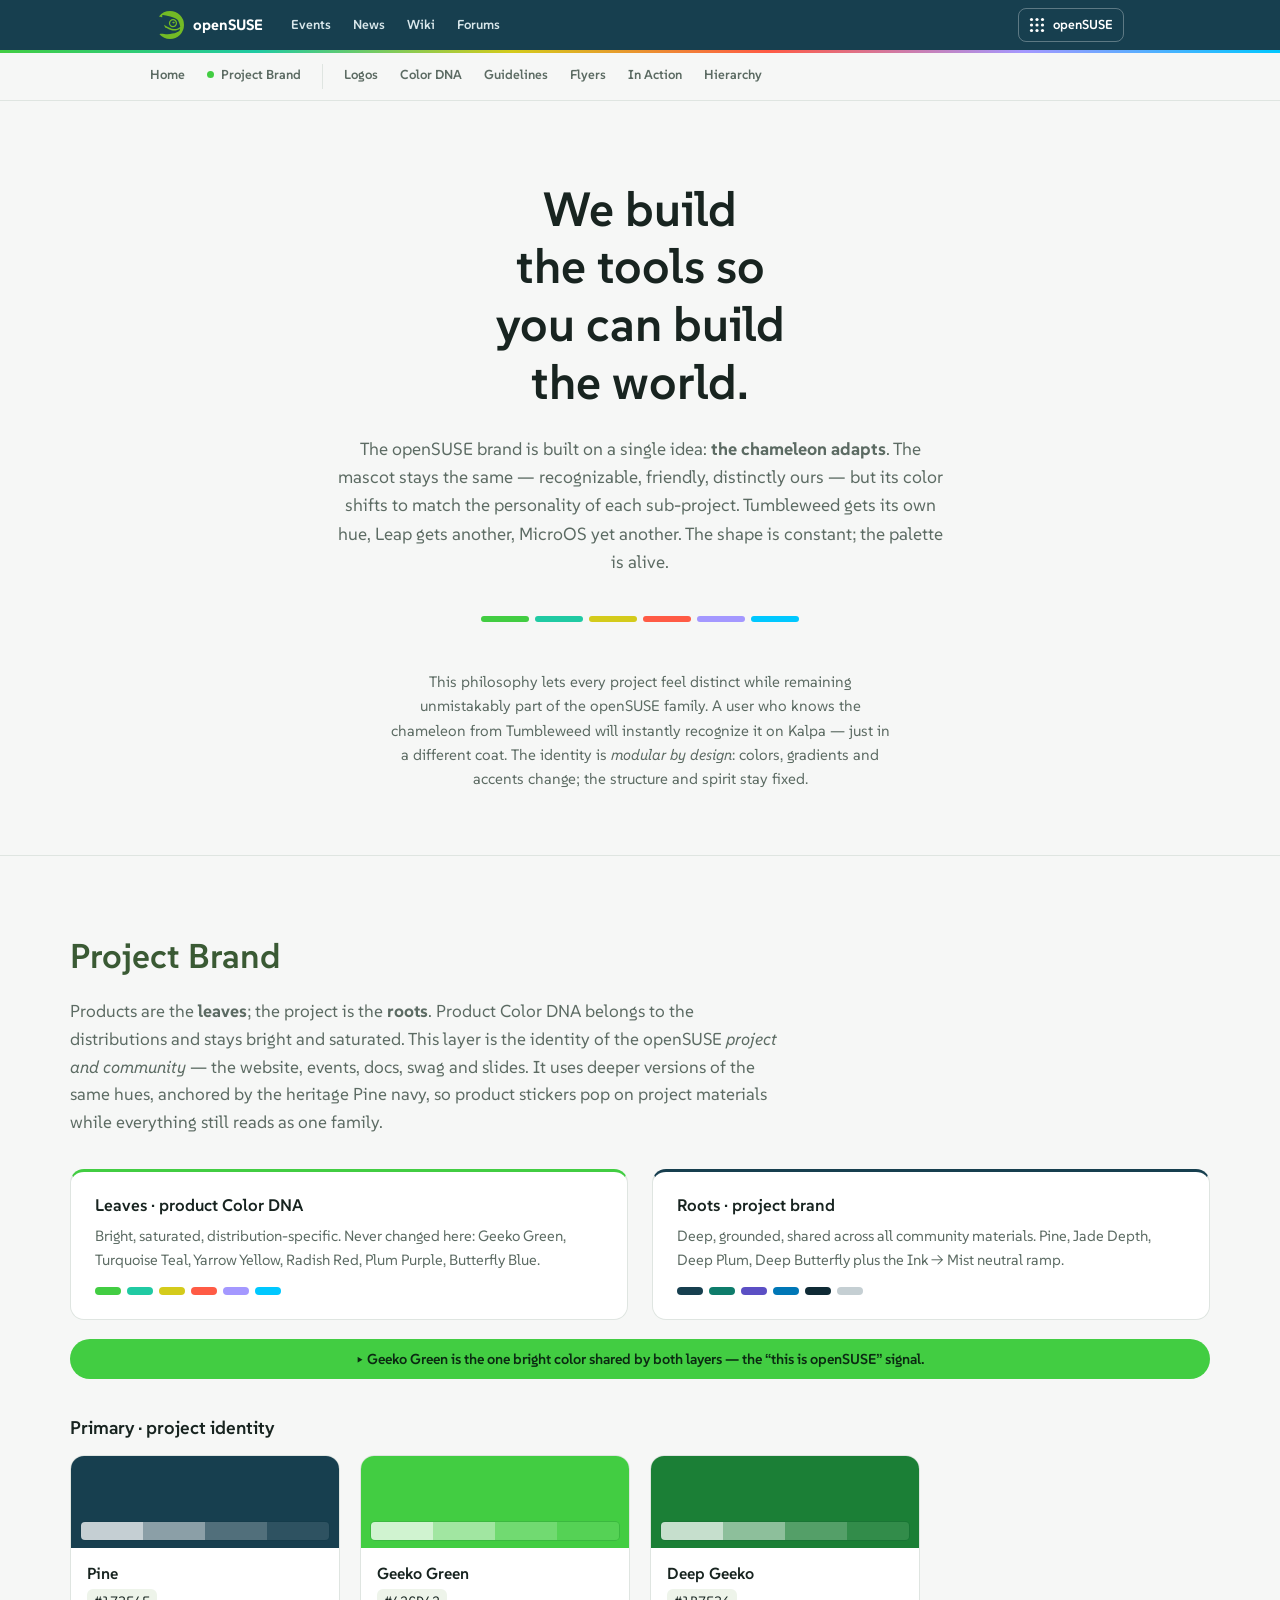
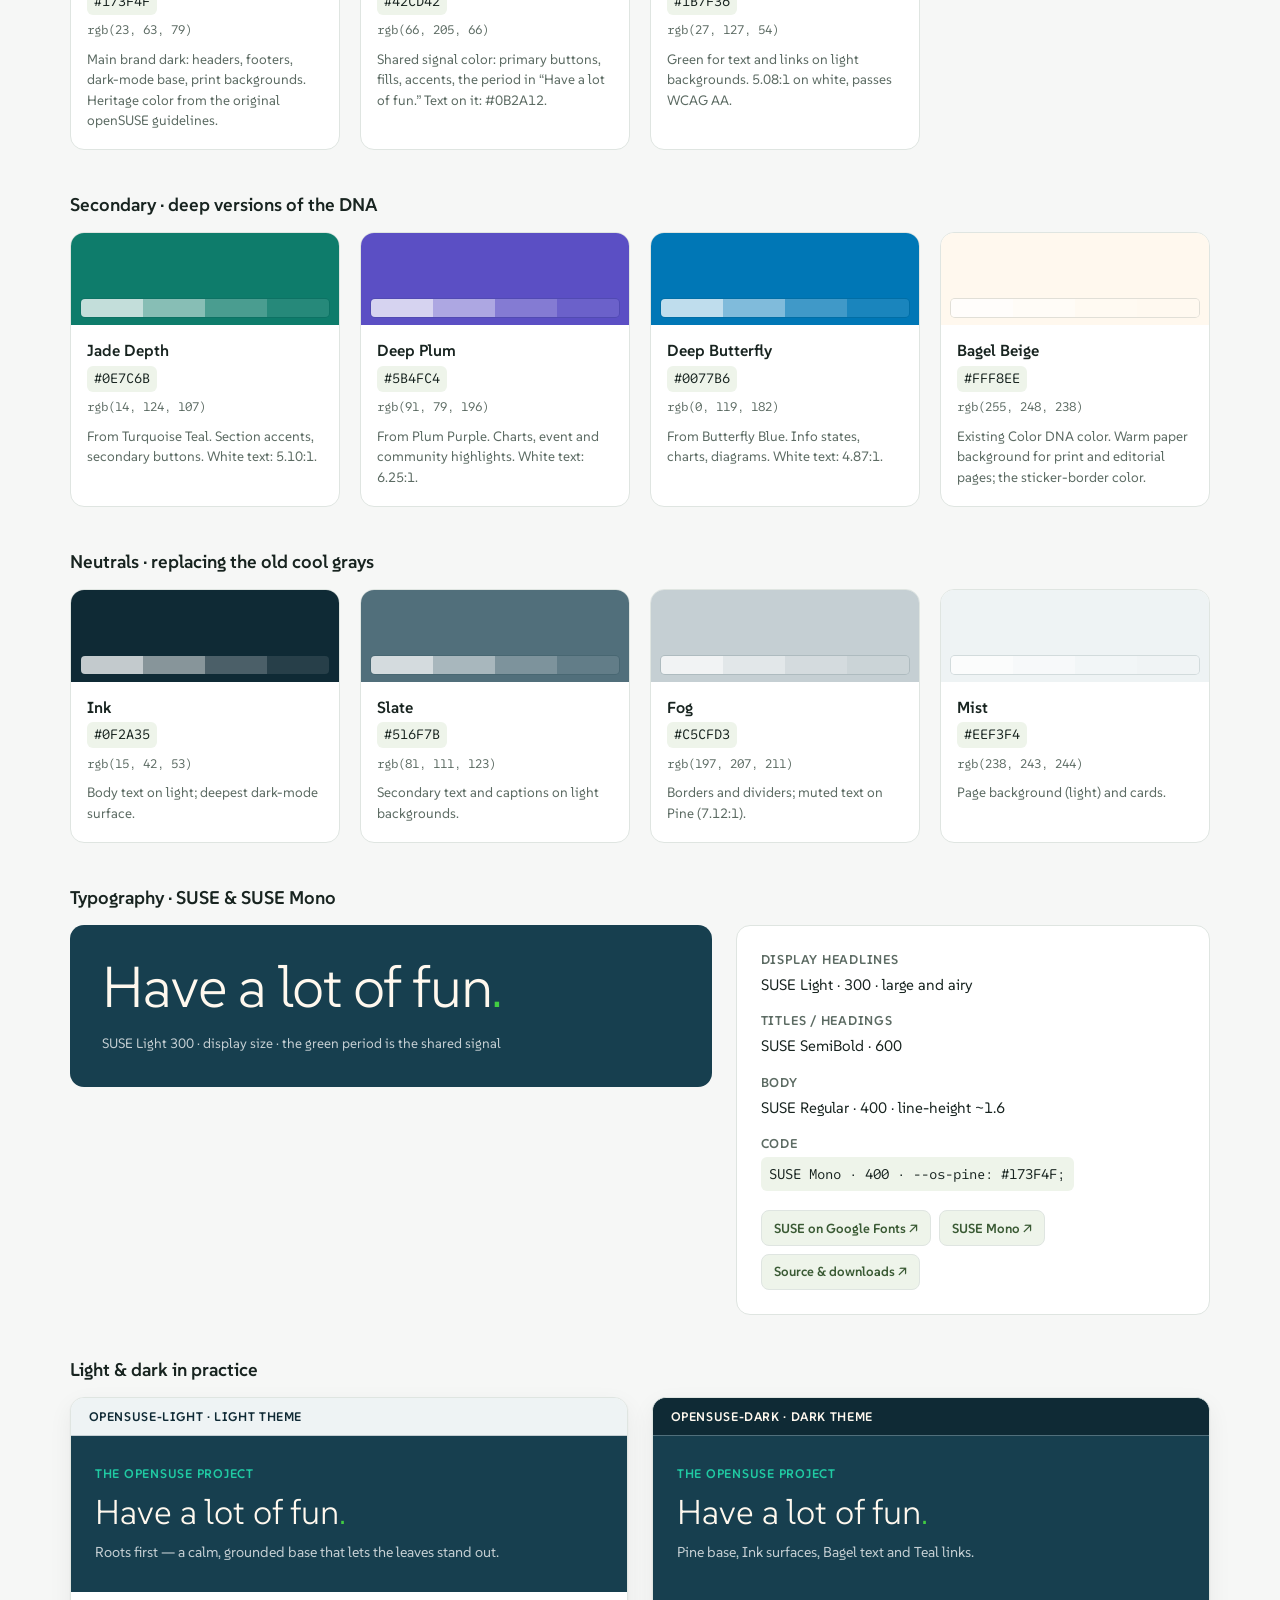
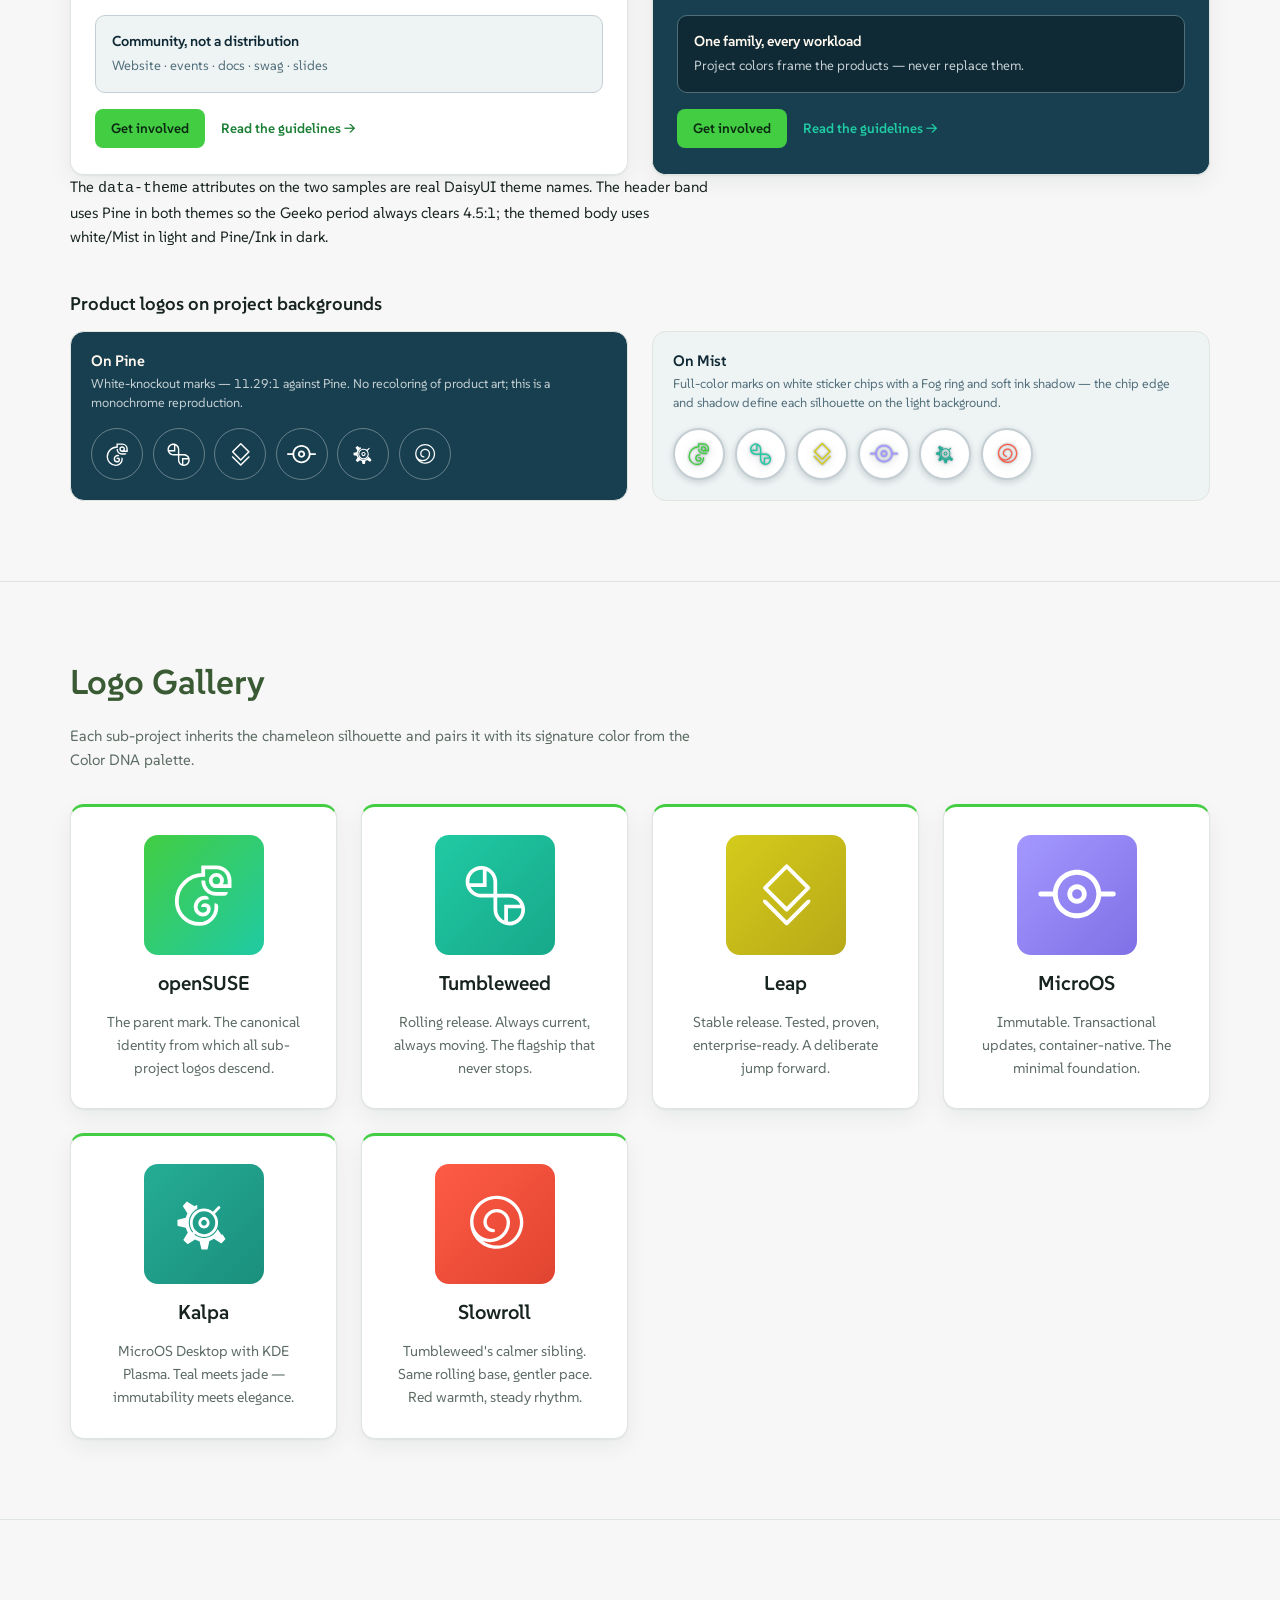
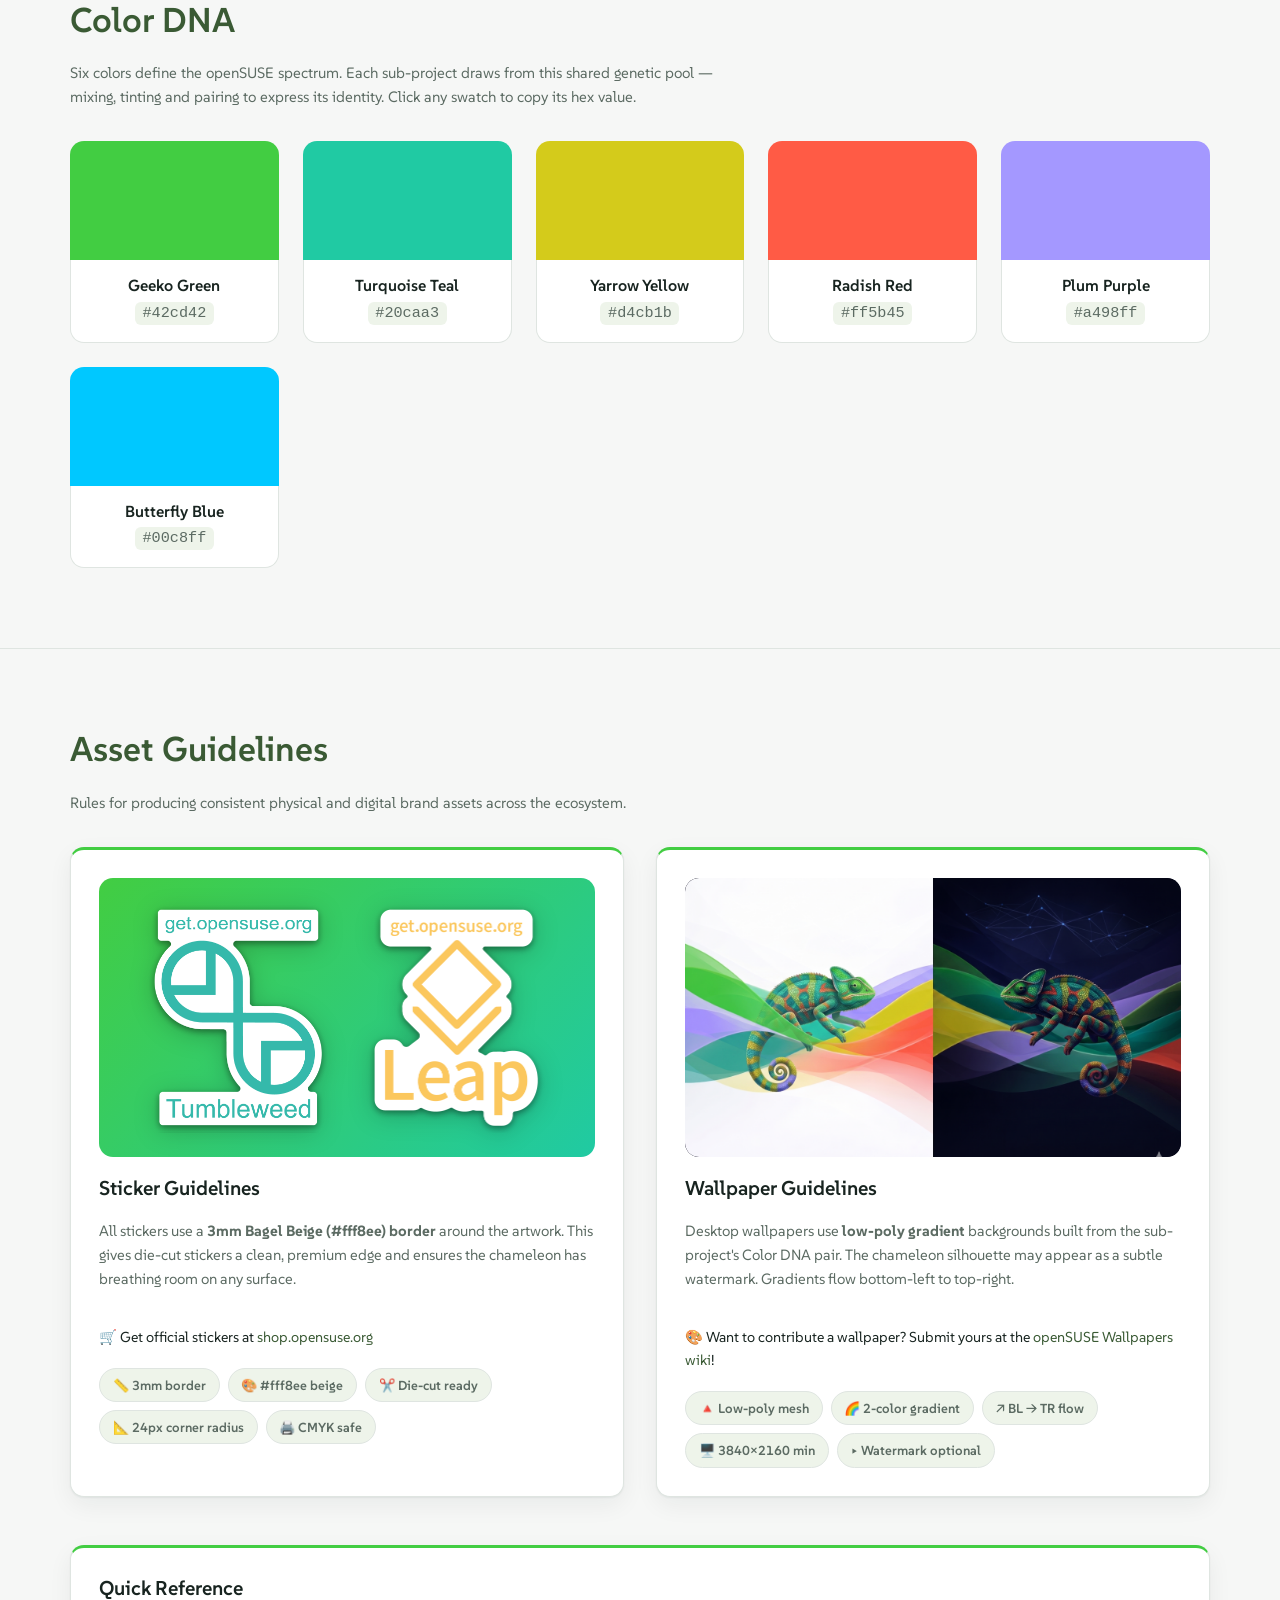
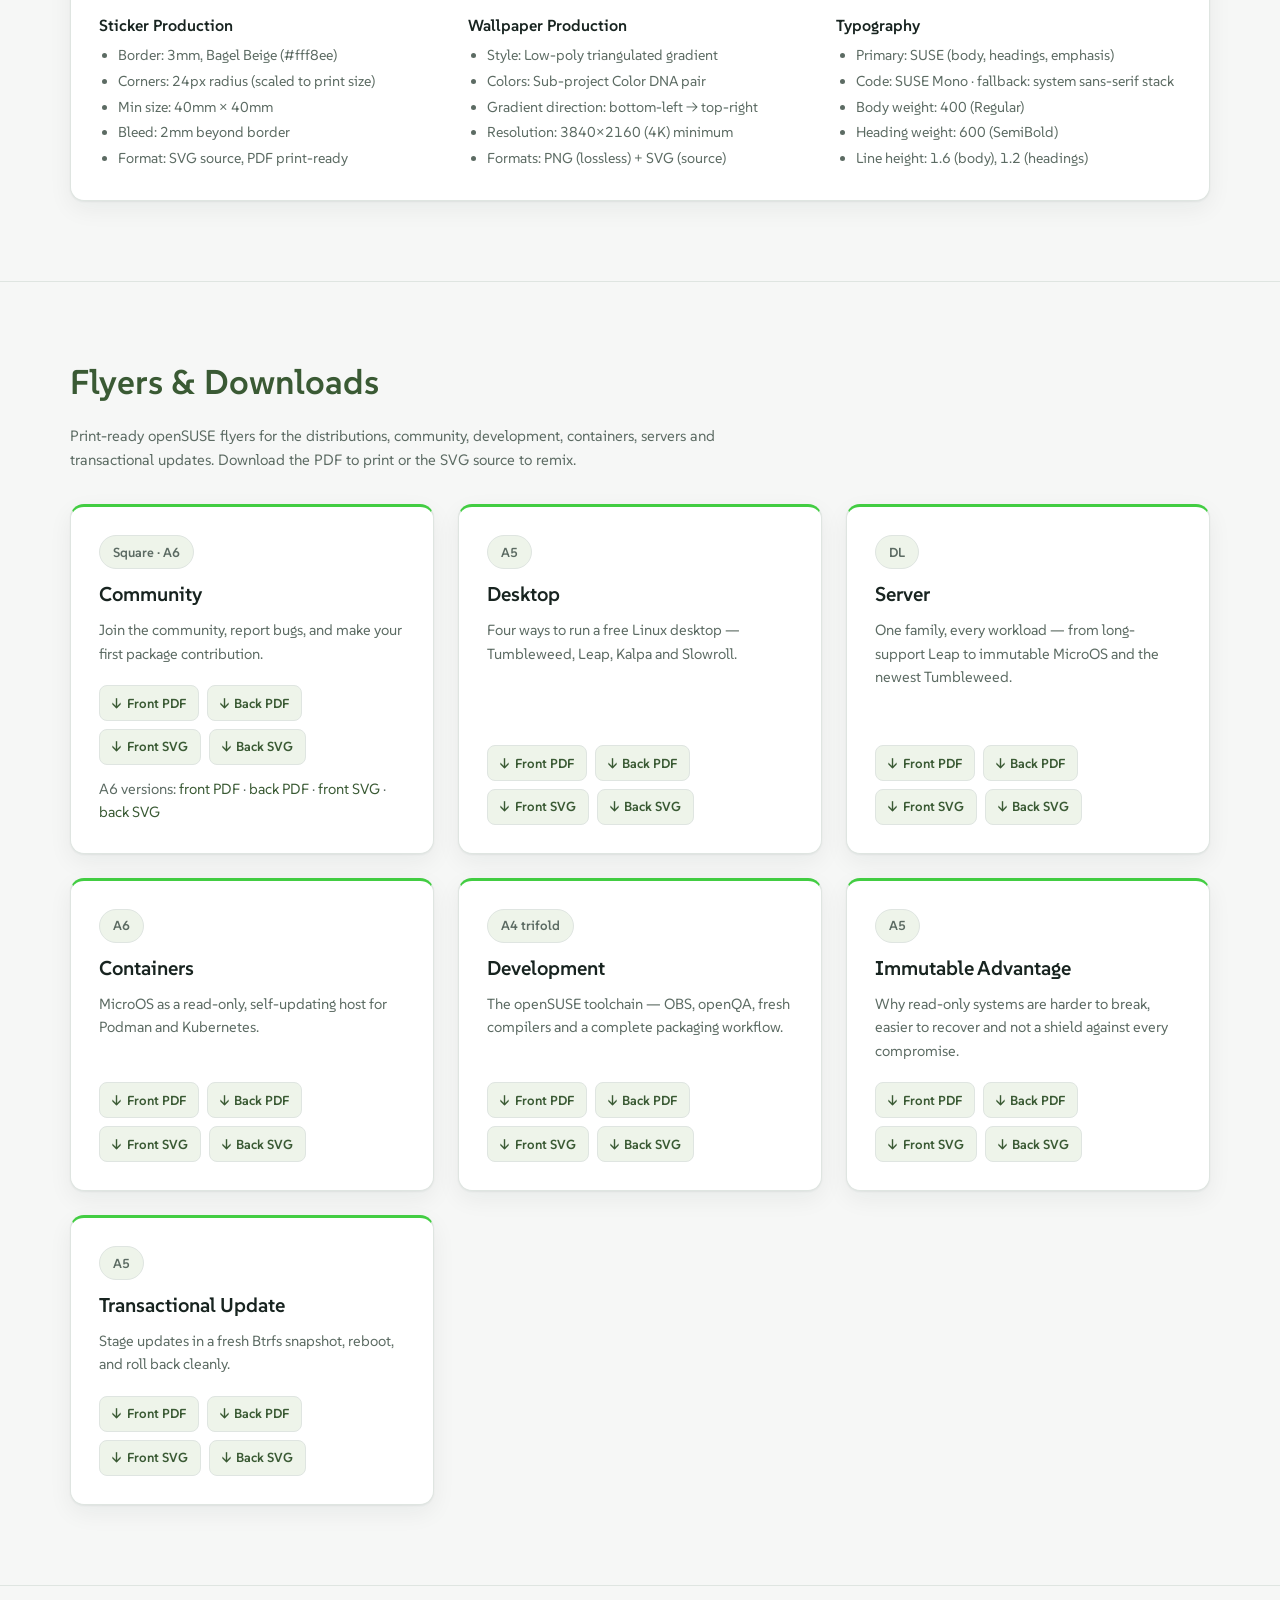
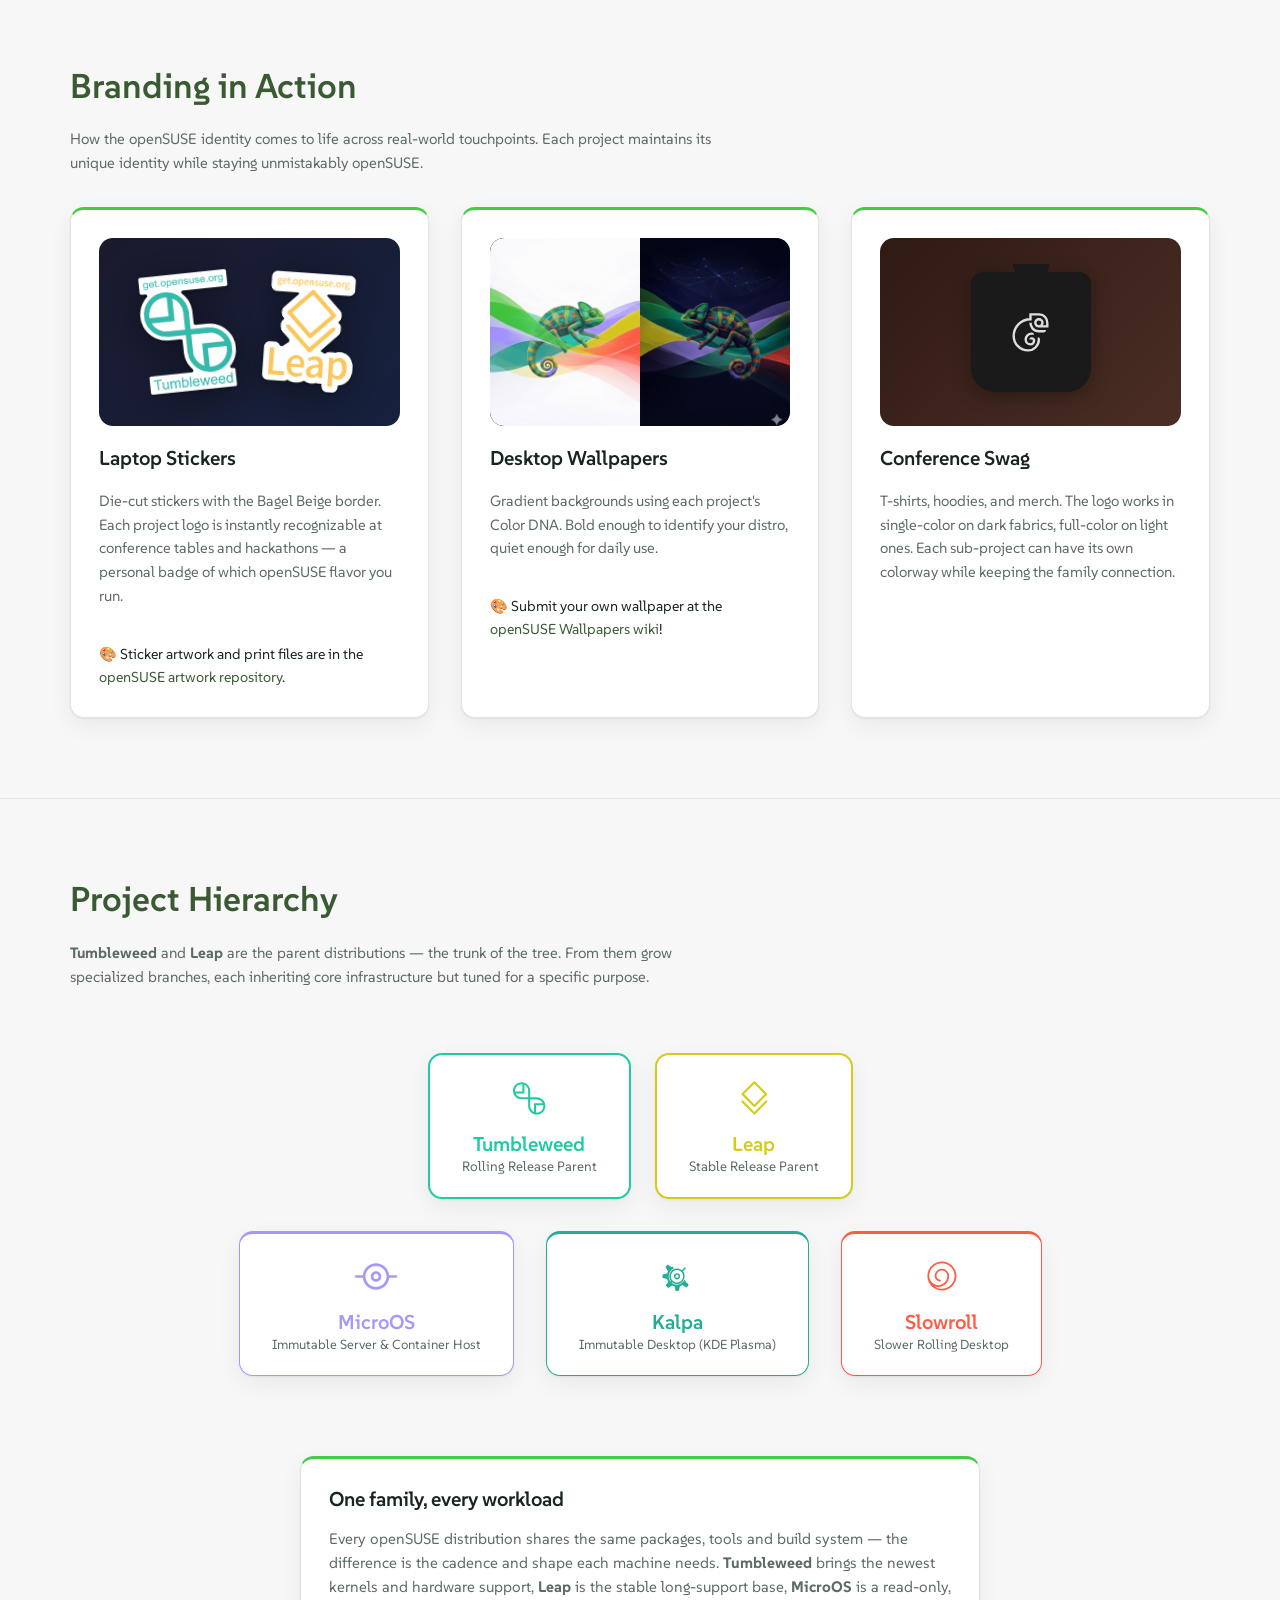
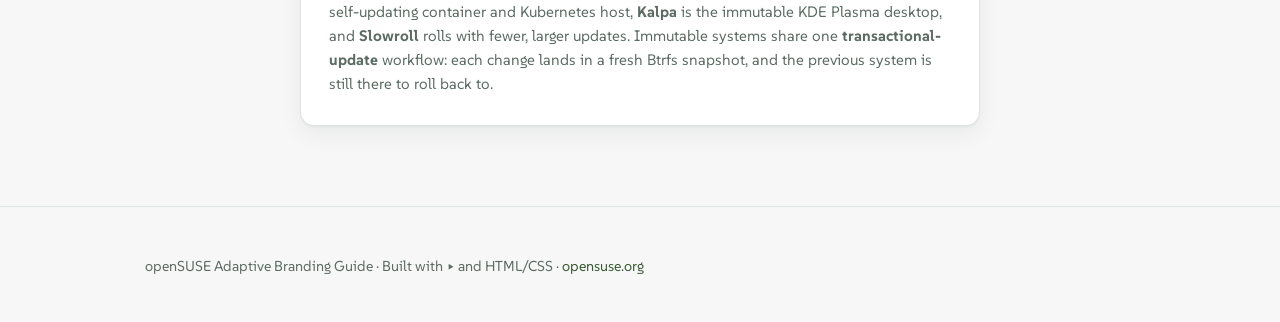
==== commit 0f144725: "update pr" ====
--- a/index.html
+++ b/index.html
@@ -4,13 +4,14 @@
   <meta charset="UTF-8">
   <meta name="viewport" content="width=device-width, initial-scale=1.0">
   <title>openSUSE Adaptive Branding</title>
-  <meta name="description" content="The Adaptive Chameleon — openSUSE brand identity system. Colors change, the lizard stays.">
+  <meta name="description" content="openSUSE brand identity system — product Color DNA and the project brand, one family.">
   <meta name="color-scheme" content="dark light">
   <link rel="icon" href="favicon.svg" type="image/svg+xml">
   <link rel="preconnect" href="https://fonts.googleapis.com">
   <link rel="preconnect" href="https://fonts.gstatic.com" crossorigin>
-  <link href="https://fonts.googleapis.com/css2?family=Inter:wght@400;500;600;700&display=swap" rel="stylesheet">
+  <link href="https://fonts.googleapis.com/css2?family=SUSE:wght@300;400;600&family=SUSE+Mono:wght@400&display=swap" rel="stylesheet">
   <link rel="stylesheet" href="css/style.css">
+  <link rel="stylesheet" href="css/project-brand.css">
 </head>
 <body>
 
@@ -68,12 +69,14 @@
   <div class="container">
     <ul class="page-links">
       <li><a href="#home">Home</a></li>
+      <li><a href="#project-brand">Project Brand</a></li>
+      <li class="page-divider" aria-hidden="true"></li>
       <li><a href="#logos">Logos</a></li>
       <li><a href="#color-dna">Color DNA</a></li>
-      <li><a href="#hierarchy">Hierarchy</a></li>
       <li><a href="#guidelines">Guidelines</a></li>
       <li><a href="#flyers">Flyers</a></li>
       <li><a href="#in-action">In Action</a></li>
+      <li><a href="#hierarchy">Hierarchy</a></li>
     </ul>
   </div>
 </nav>
@@ -81,7 +84,6 @@
 <!-- ====== Hero / Home ====== -->
 <section id="home" class="hero">
   <div class="container">
-    <span class="hero-badge">🦎 Adaptive Chameleon</span>
     <h1>We build<br>the tools so<br>you can build<br>the world.</h1>
     <p>
       The openSUSE brand is built on a single idea: <strong>the chameleon adapts</strong>.
@@ -106,6 +108,261 @@
   </div>
 </section>
 
+<!-- ====== Project Brand ====== -->
+<section id="project-brand" class="project-brand">
+  <div class="container">
+    <h2>Project Brand</h2>
+    <p class="pb-lede">
+      Products are the <strong>leaves</strong>; the project is the <strong>roots</strong>.
+      Product Color DNA belongs to the distributions and stays bright and saturated.
+      This layer is the identity of the openSUSE <em>project and community</em> — the website,
+      events, docs, swag and slides. It uses deeper versions of the same hues, anchored by
+      the heritage Pine navy, so product stickers pop on project materials while everything
+      still reads as one family.
+    </p>
+
+    <div class="pb-concept">
+      <div class="pb-concept-card">
+        <h4>Leaves · product Color DNA</h4>
+        <p>Bright, saturated, distribution-specific. Never changed here: Geeko Green, Turquoise Teal, Yarrow Yellow, Radish Red, Plum Purple, Butterfly Blue.</p>
+        <div class="pb-chip-row" aria-hidden="true">
+          <span style="background:#42cd42"></span><span style="background:#20caa3"></span>
+          <span style="background:#d4cb1b"></span><span style="background:#ff5b45"></span>
+          <span style="background:#a498ff"></span><span style="background:#00c8ff"></span>
+        </div>
+      </div>
+      <div class="pb-concept-card roots">
+        <h4>Roots · project brand</h4>
+        <p>Deep, grounded, shared across all community materials. Pine, Jade Depth, Deep Plum, Deep Butterfly plus the Ink → Mist neutral ramp.</p>
+        <div class="pb-chip-row" aria-hidden="true">
+          <span style="background:#173f4f"></span><span style="background:#0e7c6b"></span>
+          <span style="background:#5b4fc4"></span><span style="background:#0077b6"></span>
+          <span style="background:#0f2a35"></span><span style="background:#c5cfd3"></span>
+        </div>
+      </div>
+      <div class="pb-bridge">🦎 Geeko Green is the one bright color shared by both layers — the “this is openSUSE” signal.</div>
+    </div>
+
+    <h3>Primary · project identity</h3>
+    <div class="pb-swatches">
+
+      <div class="pb-swatch" style="--swatch:#173f4f">
+        <div class="pb-swatch-top"><div class="pb-swatch-tints" aria-hidden="true"><span></span><span></span><span></span><span></span></div></div>
+        <div class="pb-swatch-info">
+          <h4>Pine</h4>
+          <code class="pb-hex">#173F4F</code>
+          <span class="pb-rgb">rgb(23, 63, 79)</span>
+          <p class="pb-role">Main brand dark: headers, footers, dark-mode base, print backgrounds. Heritage color from the original openSUSE guidelines.</p>
+        </div>
+      </div>
+
+      <div class="pb-swatch" style="--swatch:#42cd42">
+        <div class="pb-swatch-top"><div class="pb-swatch-tints" aria-hidden="true"><span></span><span></span><span></span><span></span></div></div>
+        <div class="pb-swatch-info">
+          <h4>Geeko Green</h4>
+          <code class="pb-hex">#42CD42</code>
+          <span class="pb-rgb">rgb(66, 205, 66)</span>
+          <p class="pb-role">Shared signal color: primary buttons, fills, accents, the period in “Have a lot of fun.” Text on it: #0B2A12.</p>
+        </div>
+      </div>
+
+      <div class="pb-swatch" style="--swatch:#1b7f36">
+        <div class="pb-swatch-top"><div class="pb-swatch-tints" aria-hidden="true"><span></span><span></span><span></span><span></span></div></div>
+        <div class="pb-swatch-info">
+          <h4>Deep Geeko</h4>
+          <code class="pb-hex">#1B7F36</code>
+          <span class="pb-rgb">rgb(27, 127, 54)</span>
+          <p class="pb-role">Green for text and links on light backgrounds. 5.08:1 on white, passes WCAG AA.</p>
+        </div>
+      </div>
+
+    </div>
+
+    <h3>Secondary · deep versions of the DNA</h3>
+    <div class="pb-swatches">
+
+      <div class="pb-swatch" style="--swatch:#0e7c6b">
+        <div class="pb-swatch-top"><div class="pb-swatch-tints" aria-hidden="true"><span></span><span></span><span></span><span></span></div></div>
+        <div class="pb-swatch-info">
+          <h4>Jade Depth</h4>
+          <code class="pb-hex">#0E7C6B</code>
+          <span class="pb-rgb">rgb(14, 124, 107)</span>
+          <p class="pb-role">From Turquoise Teal. Section accents, secondary buttons. White text: 5.10:1.</p>
+        </div>
+      </div>
+
+      <div class="pb-swatch" style="--swatch:#5b4fc4">
+        <div class="pb-swatch-top"><div class="pb-swatch-tints" aria-hidden="true"><span></span><span></span><span></span><span></span></div></div>
+        <div class="pb-swatch-info">
+          <h4>Deep Plum</h4>
+          <code class="pb-hex">#5B4FC4</code>
+          <span class="pb-rgb">rgb(91, 79, 196)</span>
+          <p class="pb-role">From Plum Purple. Charts, event and community highlights. White text: 6.25:1.</p>
+        </div>
+      </div>
+
+      <div class="pb-swatch" style="--swatch:#0077b6">
+        <div class="pb-swatch-top"><div class="pb-swatch-tints" aria-hidden="true"><span></span><span></span><span></span><span></span></div></div>
+        <div class="pb-swatch-info">
+          <h4>Deep Butterfly</h4>
+          <code class="pb-hex">#0077B6</code>
+          <span class="pb-rgb">rgb(0, 119, 182)</span>
+          <p class="pb-role">From Butterfly Blue. Info states, charts, diagrams. White text: 4.87:1.</p>
+        </div>
+      </div>
+
+      <div class="pb-swatch" style="--swatch:#fff8ee">
+        <div class="pb-swatch-top"><div class="pb-swatch-tints" aria-hidden="true"><span></span><span></span><span></span><span></span></div></div>
+        <div class="pb-swatch-info">
+          <h4>Bagel Beige</h4>
+          <code class="pb-hex">#FFF8EE</code>
+          <span class="pb-rgb">rgb(255, 248, 238)</span>
+          <p class="pb-role">Existing Color DNA color. Warm paper background for print and editorial pages; the sticker-border color.</p>
+        </div>
+      </div>
+
+    </div>
+
+    <h3>Neutrals · replacing the old cool grays</h3>
+    <div class="pb-swatches">
+
+      <div class="pb-swatch" style="--swatch:#0f2a35">
+        <div class="pb-swatch-top"><div class="pb-swatch-tints" aria-hidden="true"><span></span><span></span><span></span><span></span></div></div>
+        <div class="pb-swatch-info">
+          <h4>Ink</h4>
+          <code class="pb-hex">#0F2A35</code>
+          <span class="pb-rgb">rgb(15, 42, 53)</span>
+          <p class="pb-role">Body text on light; deepest dark-mode surface.</p>
+        </div>
+      </div>
+
+      <div class="pb-swatch" style="--swatch:#516f7b">
+        <div class="pb-swatch-top"><div class="pb-swatch-tints" aria-hidden="true"><span></span><span></span><span></span><span></span></div></div>
+        <div class="pb-swatch-info">
+          <h4>Slate</h4>
+          <code class="pb-hex">#516F7B</code>
+          <span class="pb-rgb">rgb(81, 111, 123)</span>
+          <p class="pb-role">Secondary text and captions on light backgrounds.</p>
+        </div>
+      </div>
+
+      <div class="pb-swatch" style="--swatch:#c5cfd3">
+        <div class="pb-swatch-top"><div class="pb-swatch-tints" aria-hidden="true"><span></span><span></span><span></span><span></span></div></div>
+        <div class="pb-swatch-info">
+          <h4>Fog</h4>
+          <code class="pb-hex">#C5CFD3</code>
+          <span class="pb-rgb">rgb(197, 207, 211)</span>
+          <p class="pb-role">Borders and dividers; muted text on Pine (7.12:1).</p>
+        </div>
+      </div>
+
+      <div class="pb-swatch" style="--swatch:#eef3f4">
+        <div class="pb-swatch-top"><div class="pb-swatch-tints" aria-hidden="true"><span></span><span></span><span></span><span></span></div></div>
+        <div class="pb-swatch-info">
+          <h4>Mist</h4>
+          <code class="pb-hex">#EEF3F4</code>
+          <span class="pb-rgb">rgb(238, 243, 244)</span>
+          <p class="pb-role">Page background (light) and cards.</p>
+        </div>
+      </div>
+
+    </div>
+
+    <h3>Typography · SUSE &amp; SUSE Mono</h3>
+    <div class="pb-type">
+      <div class="pb-type-panel">
+        <p class="pb-display">Have a lot of fun<span class="pb-dot">.</span></p>
+        <p class="pb-type-sub">SUSE Light 300 · display size · the green period is the shared signal</p>
+      </div>
+      <div class="pb-type-card">
+        <dl>
+          <div><dt>Display headlines</dt><dd>SUSE Light · 300 · large and airy</dd></div>
+          <div><dt>Titles / headings</dt><dd>SUSE SemiBold · 600</dd></div>
+          <div><dt>Body</dt><dd>SUSE Regular · 400 · line-height ~1.6</dd></div>
+          <div><dt>Code</dt><dd><span class="pb-mono-sample">SUSE Mono · 400 · --os-pine: #173F4F;</span></dd></div>
+        </dl>
+        <div class="pb-downloads">
+          <a href="https://fonts.google.com/specimen/SUSE" target="_blank" rel="noopener">SUSE on Google Fonts ↗</a>
+          <a href="https://fonts.google.com/specimen/SUSE+Mono" target="_blank" rel="noopener">SUSE Mono ↗</a>
+          <a href="https://github.com/SUSE/suse-font" target="_blank" rel="noopener">Source &amp; downloads ↗</a>
+        </div>
+      </div>
+    </div>
+
+    <h3>Light &amp; dark in practice</h3>
+    <div class="pb-samples">
+
+      <div class="pb-sample" data-theme="openSUSE-light">
+        <div class="pb-sample-bar">openSUSE-light · light theme</div>
+        <div class="pb-sample-hero">
+          <span class="pb-sample-kicker">The openSUSE project</span>
+          <h4>Have a lot of fun<span class="pb-dot">.</span></h4>
+          <p>Roots first — a calm, grounded base that lets the leaves stand out.</p>
+        </div>
+        <div class="pb-sample-body">
+          <div class="pb-sample-card"><strong>Community, not a distribution</strong><span>Website · events · docs · swag · slides</span></div>
+          <div class="pb-sample-actions">
+            <a class="pb-sample-cta" href="https://en.opensuse.org/openSUSE:Contribute" target="_blank" rel="noopener">Get involved</a>
+            <a class="pb-sample-link" href="#guidelines">Read the guidelines →</a>
+          </div>
+        </div>
+      </div>
+
+      <div class="pb-sample" data-theme="openSUSE-dark">
+        <div class="pb-sample-bar">openSUSE-dark · dark theme</div>
+        <div class="pb-sample-hero">
+          <span class="pb-sample-kicker">The openSUSE project</span>
+          <h4>Have a lot of fun<span class="pb-dot">.</span></h4>
+          <p>Pine base, Ink surfaces, Bagel text and Teal links.</p>
+        </div>
+        <div class="pb-sample-body">
+          <div class="pb-sample-card"><strong>One family, every workload</strong><span>Project colors frame the products — never replace them.</span></div>
+          <div class="pb-sample-actions">
+            <a class="pb-sample-cta" href="https://en.opensuse.org/openSUSE:Contribute" target="_blank" rel="noopener">Get involved</a>
+            <a class="pb-sample-link" href="#guidelines">Read the guidelines →</a>
+          </div>
+        </div>
+      </div>
+
+    </div>
+    <p class="pb-note">
+      The <code>data-theme</code> attributes on the two samples are real DaisyUI theme names.
+      The header band uses Pine in both themes so the Geeko period always clears 4.5:1;
+      the themed body uses white/Mist in light and Pine/Ink in dark.
+    </p>
+
+    <h3>Product logos on project backgrounds</h3>
+    <div class="pb-logo-strip">
+      <div class="pb-logo-surface on-pine">
+        <h4>On Pine</h4>
+        <p>White-knockout marks — 11.29:1 against Pine. No recoloring of product art; this is a monochrome reproduction.</p>
+        <div class="pb-logo-row">
+          <span class="pb-logo-chip"><img src="images/openSUSE.svg" alt="openSUSE logo" width="34" height="34"></span>
+          <span class="pb-logo-chip"><img src="images/Tumbleweed.svg" alt="Tumbleweed logo" width="34" height="34"></span>
+          <span class="pb-logo-chip"><img src="images/Leap.svg" alt="Leap logo" width="34" height="34"></span>
+          <span class="pb-logo-chip"><img src="images/microOS.svg" alt="MicroOS logo" width="34" height="34"></span>
+          <span class="pb-logo-chip"><img src="images/Kalpa.svg" alt="Kalpa logo" width="34" height="34"></span>
+          <span class="pb-logo-chip"><img src="images/Slowroll.svg" alt="Slowroll logo" width="34" height="34"></span>
+        </div>
+      </div>
+      <div class="pb-logo-surface on-mist">
+        <h4>On Mist</h4>
+        <p>Full-color marks on white sticker chips with a Fog ring and soft ink shadow — the chip edge and shadow define each silhouette on the light background.</p>
+        <div class="pb-logo-row">
+          <span class="pb-logo-chip"><img src="images/openSUSE.svg" alt="openSUSE logo" width="34" height="34"></span>
+          <span class="pb-logo-chip"><img src="images/Tumbleweed.svg" alt="Tumbleweed logo" width="34" height="34"></span>
+          <span class="pb-logo-chip"><img src="images/Leap.svg" alt="Leap logo" width="34" height="34"></span>
+          <span class="pb-logo-chip"><img src="images/microOS.svg" alt="MicroOS logo" width="34" height="34"></span>
+          <span class="pb-logo-chip"><img src="images/Kalpa.svg" alt="Kalpa logo" width="34" height="34"></span>
+          <span class="pb-logo-chip"><img src="images/Slowroll.svg" alt="Slowroll logo" width="34" height="34"></span>
+        </div>
+      </div>
+    </div>
+
+
+  </div>
+</section>
+
 <!-- ====== Logos ====== -->
 <section id="logos">
   <div class="container">
@@ -233,6 +490,277 @@
           <h3>Butterfly Blue</h3>
           <code>#00c8ff</code>
         </div>
+      </div>
+
+    </div>
+  </div>
+</section>
+
+<!-- ====== Guidelines ====== -->
+<section id="guidelines">
+  <div class="container">
+    <h2>Asset Guidelines</h2>
+    <p class="text-muted mt-1" style="margin-bottom:2rem;">
+      Rules for producing consistent physical and digital brand assets across the ecosystem.
+    </p>
+
+    <div class="guidelines-grid">
+
+      <!-- Sticker Guidelines -->
+      <div class="card guideline-card">
+        <div class="guideline-preview sticker-real">
+          <img src="images/sticker-tumbleweed.png" alt="Tumbleweed sticker" class="sticker-preview-img">
+          <img src="images/sticker-leap.png" alt="Leap sticker" class="sticker-preview-img">
+        </div>
+        <h3>Sticker Guidelines</h3>
+        <p class="text-muted" style="font-size:.93rem;">
+          All stickers use a <strong>3mm Bagel Beige (#fff8ee) border</strong> around the
+          artwork. This gives die-cut stickers a clean, premium edge and ensures the
+          chameleon has breathing room on any surface.
+        </p>
+        <p class="mt-1" style="font-size:.9rem;">
+          🛒 Get official stickers at <a href="https://shop.opensuse.org" target="_blank" rel="noopener">shop.opensuse.org</a>
+        </p>
+        <div class="guideline-spec">
+          <span class="spec-tag">📏 3mm border</span>
+          <span class="spec-tag">🎨 #fff8ee beige</span>
+          <span class="spec-tag">✂️ Die-cut ready</span>
+          <span class="spec-tag">📐 24px corner radius</span>
+          <span class="spec-tag">🖨️ CMYK safe</span>
+        </div>
+      </div>
+
+      <!-- Wallpaper Guidelines -->
+      <div class="card guideline-card">
+        <div class="guideline-preview wallpaper-real">
+          <img src="images/wallpaper.png" alt="openSUSE wallpaper example" class="wallpaper-preview-img">
+        </div>
+        <h3>Wallpaper Guidelines</h3>
+        <p class="text-muted" style="font-size:.93rem;">
+          Desktop wallpapers use <strong>low-poly gradient</strong> backgrounds built from
+          the sub-project's Color DNA pair. The chameleon silhouette may appear as a subtle
+          watermark. Gradients flow bottom-left to top-right.
+        </p>
+        <p class="mt-1" style="font-size:.9rem;">
+          🎨 Want to contribute a wallpaper? Submit yours at the
+          <a href="https://en.opensuse.org/openSUSE:Wallpapers" target="_blank" rel="noopener">openSUSE Wallpapers wiki</a>!
+        </p>
+        <div class="guideline-spec">
+          <span class="spec-tag">🔺 Low-poly mesh</span>
+          <span class="spec-tag">🌈 2-color gradient</span>
+          <span class="spec-tag">↗️ BL → TR flow</span>
+          <span class="spec-tag">🖥️ 3840×2160 min</span>
+          <span class="spec-tag">🦎 Watermark optional</span>
+        </div>
+      </div>
+
+    </div>
+
+    <!-- Additional spec details -->
+    <div class="card mt-3">
+      <h3>Quick Reference</h3>
+      <div style="display:grid; grid-template-columns: repeat(auto-fit, minmax(240px,1fr)); gap:1.5rem; margin-top:1rem;">
+        <div>
+          <h4 style="font-size:1rem; color:var(--text);">Sticker Production</h4>
+          <ul style="margin-top:.5rem; padding-left:1.2rem; color:var(--text-muted); font-size:.9rem; line-height:1.8;">
+            <li>Border: 3mm, Bagel Beige (#fff8ee)</li>
+            <li>Corners: 24px radius (scaled to print size)</li>
+            <li>Min size: 40mm × 40mm</li>
+            <li>Bleed: 2mm beyond border</li>
+            <li>Format: SVG source, PDF print-ready</li>
+          </ul>
+        </div>
+        <div>
+          <h4 style="font-size:1rem; color:var(--text);">Wallpaper Production</h4>
+          <ul style="margin-top:.5rem; padding-left:1.2rem; color:var(--text-muted); font-size:.9rem; line-height:1.8;">
+            <li>Style: Low-poly triangulated gradient</li>
+            <li>Colors: Sub-project Color DNA pair</li>
+            <li>Gradient direction: bottom-left → top-right</li>
+            <li>Resolution: 3840×2160 (4K) minimum</li>
+            <li>Formats: PNG (lossless) + SVG (source)</li>
+          </ul>
+        </div>
+        <div>
+          <h4 style="font-size:1rem; color:var(--text);">Typography</h4>
+          <ul style="margin-top:.5rem; padding-left:1.2rem; color:var(--text-muted); font-size:.9rem; line-height:1.8;">
+            <li>Primary: SUSE (body, headings, emphasis)</li>
+            <li>Code: SUSE Mono · fallback: system sans-serif stack</li>
+            <li>Body weight: 400 (Regular)</li>
+            <li>Heading weight: 600 (SemiBold)</li>
+            <li>Line height: 1.6 (body), 1.2 (headings)</li>
+          </ul>
+        </div>
+      </div>
+    </div>
+  </div>
+</section>
+
+<!-- ====== Flyers & Downloads ====== -->
+<section id="flyers">
+  <div class="container">
+    <h2>Flyers &amp; Downloads</h2>
+    <p class="text-muted mt-1" style="margin-bottom:2rem;">
+      Print-ready openSUSE flyers for the distributions, community, development,
+      containers, servers and transactional updates. Download the PDF to print or
+      the SVG source to remix.
+    </p>
+
+    <div class="flyer-grid">
+
+      <div class="card flyer-card">
+        <span class="spec-tag">Square · A6</span>
+        <h3>Community</h3>
+        <p class="text-muted">Join the community, report bugs, and make your first package contribution.</p>
+        <div class="flyer-links">
+          <a href="Flyers/pdf/community-square-front.pdf" download>Front PDF</a>
+          <a href="Flyers/pdf/community-square-back.pdf" download>Back PDF</a>
+          <a href="Flyers/svg/community-square-front.svg" download>Front SVG</a>
+          <a href="Flyers/svg/community-square-back.svg" download>Back SVG</a>
+        </div>
+        <p class="flyer-variants">A6 versions:
+          <a href="Flyers/pdf/community-square-frontA6.pdf" download>front PDF</a> ·
+          <a href="Flyers/pdf/community-square-backa6.pdf" download>back PDF</a> ·
+          <a href="Flyers/svg/community-square-frontA6.svg" download>front SVG</a> ·
+          <a href="Flyers/svg/community-square-backA6.svg" download>back SVG</a>
+        </p>
+      </div>
+
+      <div class="card flyer-card">
+        <span class="spec-tag">A5</span>
+        <h3>Desktop</h3>
+        <p class="text-muted">Four ways to run a free Linux desktop — Tumbleweed, Leap, Kalpa and Slowroll.</p>
+        <div class="flyer-links">
+          <a href="Flyers/pdf/desktop-a5-front.pdf" download>Front PDF</a>
+          <a href="Flyers/pdf/desktop-a5-back.pdf" download>Back PDF</a>
+          <a href="Flyers/svg/desktop-a5-front.svg" download>Front SVG</a>
+          <a href="Flyers/svg/desktop-a5-back.svg" download>Back SVG</a>
+        </div>
+      </div>
+
+      <div class="card flyer-card">
+        <span class="spec-tag">DL</span>
+        <h3>Server</h3>
+        <p class="text-muted">One family, every workload — from long-support Leap to immutable MicroOS and the newest Tumbleweed.</p>
+        <div class="flyer-links">
+          <a href="Flyers/pdf/server-dl-front.pdf" download>Front PDF</a>
+          <a href="Flyers/pdf/server-dl-back.pdf" download>Back PDF</a>
+          <a href="Flyers/svg/server-dl-front.svg" download>Front SVG</a>
+          <a href="Flyers/svg/server-dl-back.svg" download>Back SVG</a>
+        </div>
+      </div>
+
+      <div class="card flyer-card">
+        <span class="spec-tag">A6</span>
+        <h3>Containers</h3>
+        <p class="text-muted">MicroOS as a read-only, self-updating host for Podman and Kubernetes.</p>
+        <div class="flyer-links">
+          <a href="Flyers/pdf/containers-a6-front.pdf" download>Front PDF</a>
+          <a href="Flyers/pdf/containers-a6-back.pdf" download>Back PDF</a>
+          <a href="Flyers/svg/containers-a6-front.svg" download>Front SVG</a>
+          <a href="Flyers/svg/containers-a6-back.svg" download>Back SVG</a>
+        </div>
+      </div>
+
+      <div class="card flyer-card">
+        <span class="spec-tag">A4 trifold</span>
+        <h3>Development</h3>
+        <p class="text-muted">The openSUSE toolchain — OBS, openQA, fresh compilers and a complete packaging workflow.</p>
+        <div class="flyer-links">
+          <a href="Flyers/pdf/development-a4-trifold-front-outside.pdf" download>Front PDF</a>
+          <a href="Flyers/pdf/development-a4-trifold-back-inside.pdf" download>Back PDF</a>
+          <a href="Flyers/svg/development-a4-trifold-front-outside.svg" download>Front SVG</a>
+          <a href="Flyers/svg/development-a4-trifold-back-inside.svg" download>Back SVG</a>
+        </div>
+      </div>
+
+      <div class="card flyer-card">
+        <span class="spec-tag">A5</span>
+        <h3>Immutable Advantage</h3>
+        <p class="text-muted">Why read-only systems are harder to break, easier to recover and not a shield against every compromise.</p>
+        <div class="flyer-links">
+          <a href="Flyers/pdf/immutable-advantage-a5-front.pdf" download>Front PDF</a>
+          <a href="Flyers/pdf/immutable-advantage-a5-back.pdf" download>Back PDF</a>
+          <a href="Flyers/svg/immutable-advantage-a5-front.svg" download>Front SVG</a>
+          <a href="Flyers/svg/immutable-advantage-a5-back.svg" download>Back SVG</a>
+        </div>
+      </div>
+
+      <div class="card flyer-card">
+        <span class="spec-tag">A5</span>
+        <h3>Transactional Update</h3>
+        <p class="text-muted">Stage updates in a fresh Btrfs snapshot, reboot, and roll back cleanly.</p>
+        <div class="flyer-links">
+          <a href="Flyers/pdf/transactional-update-a5-front.pdf" download>Front PDF</a>
+          <a href="Flyers/pdf/transactional-update-a5-back.pdf" download>Back PDF</a>
+          <a href="Flyers/svg/transactional-update-a5-front.svg" download>Front SVG</a>
+          <a href="Flyers/svg/transactional-update-a5-back.svg" download>Back SVG</a>
+        </div>
+      </div>
+
+    </div>
+  </div>
+</section>
+
+<!-- ====== Branding in Action ====== -->
+<section id="in-action">
+  <div class="container">
+    <h2>Branding in Action</h2>
+    <p class="text-muted mt-1" style="margin-bottom:2rem;">
+      How the openSUSE identity comes to life across real-world touchpoints.
+      Each project maintains its unique identity while staying unmistakably openSUSE.
+    </p>
+
+    <div class="action-grid">
+
+      <!-- Sticker mockup -->
+      <div class="card action-card">
+        <div class="action-preview action-sticker-showcase">
+          <img src="images/sticker-tumbleweed.png" alt="Tumbleweed sticker" class="showcase-sticker" style="transform: rotate(-6deg);">
+          <img src="images/sticker-leap.png" alt="Leap sticker" class="showcase-sticker" style="transform: rotate(4deg);">
+        </div>
+        <h3>Laptop Stickers</h3>
+        <p class="text-muted" style="font-size:.93rem;">
+          Die-cut stickers with the Bagel Beige border. Each project logo is instantly
+          recognizable at conference tables and hackathons — a personal badge of which
+          openSUSE flavor you run.
+        </p>
+        <p class="mt-1" style="font-size:.9rem;">
+          🎨 Sticker artwork and print files are in the
+          <a href="https://github.com/openSUSE/artwork" target="_blank" rel="noopener">openSUSE artwork repository</a>.
+        </p>
+      </div>
+
+      <!-- Desktop wallpaper mockup -->
+      <div class="card action-card">
+        <div class="action-preview action-wallpaper-showcase">
+          <img src="images/wallpaper.png" alt="openSUSE desktop wallpaper" class="showcase-wallpaper">
+        </div>
+        <h3>Desktop Wallpapers</h3>
+        <p class="text-muted" style="font-size:.93rem;">
+          Gradient backgrounds using each project's Color DNA. Bold enough to identify
+          your distro, quiet enough for daily use.
+        </p>
+        <p class="mt-1" style="font-size:.9rem;">
+          🎨 Submit your own wallpaper at the
+          <a href="https://en.opensuse.org/openSUSE:Wallpapers" target="_blank" rel="noopener">openSUSE Wallpapers wiki</a>!
+        </p>
+      </div>
+
+      <!-- T-shirt mockup -->
+      <div class="card action-card">
+        <div class="action-preview" style="background: linear-gradient(135deg, #301a14 0%, #4a2e25 100%);">
+          <div class="tshirt-mockup">
+            <div class="tshirt-body">
+              <img src="images/openSUSE.svg" alt="openSUSE on shirt" class="tshirt-logo">
+            </div>
+          </div>
+        </div>
+        <h3>Conference Swag</h3>
+        <p class="text-muted" style="font-size:.93rem;">
+          T-shirts, hoodies, and merch. The logo works in single-color on dark fabrics,
+          full-color on light ones. Each sub-project can have its own colorway while
+          keeping the family connection.
+        </p>
       </div>
 
     </div>
@@ -309,277 +837,6 @@
   </div>
 </section>
 
-<!-- ====== Guidelines ====== -->
-<section id="guidelines">
-  <div class="container">
-    <h2>Asset Guidelines</h2>
-    <p class="text-muted mt-1" style="margin-bottom:2rem;">
-      Rules for producing consistent physical and digital brand assets across the ecosystem.
-    </p>
-
-    <div class="guidelines-grid">
-
-      <!-- Sticker Guidelines -->
-      <div class="card guideline-card">
-        <div class="guideline-preview sticker-real">
-          <img src="images/sticker-tumbleweed.png" alt="Tumbleweed sticker" class="sticker-preview-img">
-          <img src="images/sticker-leap.png" alt="Leap sticker" class="sticker-preview-img">
-        </div>
-        <h3>Sticker Guidelines</h3>
-        <p class="text-muted" style="font-size:.93rem;">
-          All stickers use a <strong>3mm Bagel Beige (#fff8ee) border</strong> around the
-          artwork. This gives die-cut stickers a clean, premium edge and ensures the
-          chameleon has breathing room on any surface.
-        </p>
-        <p class="mt-1" style="font-size:.9rem;">
-          🛒 Get official stickers at <a href="https://shop.opensuse.org" target="_blank" rel="noopener">shop.opensuse.org</a>
-        </p>
-        <div class="guideline-spec">
-          <span class="spec-tag">📏 3mm border</span>
-          <span class="spec-tag">🎨 #fff8ee beige</span>
-          <span class="spec-tag">✂️ Die-cut ready</span>
-          <span class="spec-tag">📐 24px corner radius</span>
-          <span class="spec-tag">🖨️ CMYK safe</span>
-        </div>
-      </div>
-
-      <!-- Wallpaper Guidelines -->
-      <div class="card guideline-card">
-        <div class="guideline-preview wallpaper-real">
-          <img src="images/wallpaper.png" alt="openSUSE wallpaper example" class="wallpaper-preview-img">
-        </div>
-        <h3>Wallpaper Guidelines</h3>
-        <p class="text-muted" style="font-size:.93rem;">
-          Desktop wallpapers use <strong>low-poly gradient</strong> backgrounds built from
-          the sub-project's Color DNA pair. The chameleon silhouette may appear as a subtle
-          watermark. Gradients flow bottom-left to top-right.
-        </p>
-        <p class="mt-1" style="font-size:.9rem;">
-          🎨 Want to contribute a wallpaper? Submit yours at the
-          <a href="https://en.opensuse.org/openSUSE:Wallpapers" target="_blank" rel="noopener">openSUSE Wallpapers wiki</a>!
-        </p>
-        <div class="guideline-spec">
-          <span class="spec-tag">🔺 Low-poly mesh</span>
-          <span class="spec-tag">🌈 2-color gradient</span>
-          <span class="spec-tag">↗️ BL → TR flow</span>
-          <span class="spec-tag">🖥️ 3840×2160 min</span>
-          <span class="spec-tag">🦎 Watermark optional</span>
-        </div>
-      </div>
-
-    </div>
-
-    <!-- Additional spec details -->
-    <div class="card mt-3">
-      <h3>Quick Reference</h3>
-      <div style="display:grid; grid-template-columns: repeat(auto-fit, minmax(240px,1fr)); gap:1.5rem; margin-top:1rem;">
-        <div>
-          <h4 style="font-size:1rem; color:var(--text);">Sticker Production</h4>
-          <ul style="margin-top:.5rem; padding-left:1.2rem; color:var(--text-muted); font-size:.9rem; line-height:1.8;">
-            <li>Border: 3mm, Bagel Beige (#fff8ee)</li>
-            <li>Corners: 24px radius (scaled to print size)</li>
-            <li>Min size: 40mm × 40mm</li>
-            <li>Bleed: 2mm beyond border</li>
-            <li>Format: SVG source, PDF print-ready</li>
-          </ul>
-        </div>
-        <div>
-          <h4 style="font-size:1rem; color:var(--text);">Wallpaper Production</h4>
-          <ul style="margin-top:.5rem; padding-left:1.2rem; color:var(--text-muted); font-size:.9rem; line-height:1.8;">
-            <li>Style: Low-poly triangulated gradient</li>
-            <li>Colors: Sub-project Color DNA pair</li>
-            <li>Gradient direction: bottom-left → top-right</li>
-            <li>Resolution: 3840×2160 (4K) minimum</li>
-            <li>Formats: PNG (lossless) + SVG (source)</li>
-          </ul>
-        </div>
-        <div>
-          <h4 style="font-size:1rem; color:var(--text);">Typography</h4>
-          <ul style="margin-top:.5rem; padding-left:1.2rem; color:var(--text-muted); font-size:.9rem; line-height:1.8;">
-            <li>Primary: Inter (body, headings, emphasis)</li>
-            <li>Fallback: system sans-serif stack</li>
-            <li>Body weight: 400 (Regular)</li>
-            <li>Heading weight: 700 (Bold)</li>
-            <li>Line height: 1.6 (body), 1.2 (headings)</li>
-          </ul>
-        </div>
-      </div>
-    </div>
-  </div>
-</section>
-
-<!-- ====== Flyers & Downloads ====== -->
-<section id="flyers">
-  <div class="container">
-    <h2>Flyers &amp; Downloads</h2>
-    <p class="text-muted mt-1" style="margin-bottom:2rem;">
-      Print-ready openSUSE flyers for the distributions, community, development,
-      containers, servers and transactional updates. Download the PDF to print or
-      the SVG source to remix.
-    </p>
-
-    <div class="flyer-grid">
-
-      <div class="card flyer-card">
-        <span class="spec-tag">Square · A6</span>
-        <h3>Community</h3>
-        <p class="text-muted">Join the community, report bugs, and make your first package contribution.</p>
-        <div class="flyer-links">
-          <a href="Flyers/pdf/community-square-front.pdf" download>Front PDF</a>
-          <a href="Flyers/pdf/community-square-back.pdf" download>Back PDF</a>
-          <a href="Flyers/svg/community-square-front.svg" download>Front SVG</a>
-          <a href="Flyers/svg/community-square-back.svg" download>Back SVG</a>
-        </div>
-        <p class="flyer-variants">A6 versions:
-          <a href="Flyers/pdf/community-square-frontA6.pdf" download>front PDF</a> ·
-          <a href="Flyers/pdf/community-square-backa6.pdf" download>back PDF</a> ·
-          <a href="Flyers/svg/community-square-frontA6.svg" download>front SVG</a> ·
-          <a href="Flyers/svg/community-square-backA6.svg" download>back SVG</a>
-        </p>
-      </div>
-
-      <div class="card flyer-card">
-        <span class="spec-tag">A5</span>
-        <h3>Desktop</h3>
-        <p class="text-muted">Four ways to run a free Linux desktop — Tumbleweed, Leap, Kalpa and Slowroll.</p>
-        <div class="flyer-links">
-          <a href="Flyers/pdf/desktop-a5-front.pdf" download>Front PDF</a>
-          <a href="Flyers/pdf/desktop-a5-back.pdf" download>Back PDF</a>
-          <a href="Flyers/svg/desktop-a5-front.svg" download>Front SVG</a>
-          <a href="Flyers/svg/desktop-a5-back.svg" download>Back SVG</a>
-        </div>
-      </div>
-
-      <div class="card flyer-card">
-        <span class="spec-tag">DL</span>
-        <h3>Server</h3>
-        <p class="text-muted">One family, every workload — from long-support Leap to immutable MicroOS and the newest Tumbleweed.</p>
-        <div class="flyer-links">
-          <a href="Flyers/pdf/server-dl-front.pdf" download>Front PDF</a>
-          <a href="Flyers/pdf/server-dl-back.pdf" download>Back PDF</a>
-          <a href="Flyers/svg/server-dl-front.svg" download>Front SVG</a>
-          <a href="Flyers/svg/server-dl-back.svg" download>Back SVG</a>
-        </div>
-      </div>
-
-      <div class="card flyer-card">
-        <span class="spec-tag">A6</span>
-        <h3>Containers</h3>
-        <p class="text-muted">MicroOS as a read-only, self-updating host for Podman and Kubernetes.</p>
-        <div class="flyer-links">
-          <a href="Flyers/pdf/containers-a6-front.pdf" download>Front PDF</a>
-          <a href="Flyers/pdf/containers-a6-back.pdf" download>Back PDF</a>
-          <a href="Flyers/svg/containers-a6-front.svg" download>Front SVG</a>
-          <a href="Flyers/svg/containers-a6-back.svg" download>Back SVG</a>
-        </div>
-      </div>
-
-      <div class="card flyer-card">
-        <span class="spec-tag">A4 trifold</span>
-        <h3>Development</h3>
-        <p class="text-muted">The openSUSE toolchain — OBS, openQA, fresh compilers and a complete packaging workflow.</p>
-        <div class="flyer-links">
-          <a href="Flyers/pdf/development-a4-trifold-front-outside.pdf" download>Front PDF</a>
-          <a href="Flyers/pdf/development-a4-trifold-back-inside.pdf" download>Back PDF</a>
-          <a href="Flyers/svg/development-a4-trifold-front-outside.svg" download>Front SVG</a>
-          <a href="Flyers/svg/development-a4-trifold-back-inside.svg" download>Back SVG</a>
-        </div>
-      </div>
-
-      <div class="card flyer-card">
-        <span class="spec-tag">A5</span>
-        <h3>Immutable Advantage</h3>
-        <p class="text-muted">Why read-only systems are harder to break, easier to recover and not a shield against every compromise.</p>
-        <div class="flyer-links">
-          <a href="Flyers/pdf/immutable-advantage-a5-front.pdf" download>Front PDF</a>
-          <a href="Flyers/pdf/immutable-advantage-a5-back.pdf" download>Back PDF</a>
-          <a href="Flyers/svg/immutable-advantage-a5-front.svg" download>Front SVG</a>
-          <a href="Flyers/svg/immutable-advantage-a5-back.svg" download>Back SVG</a>
-        </div>
-      </div>
-
-      <div class="card flyer-card">
-        <span class="spec-tag">A5</span>
-        <h3>Transactional Update</h3>
-        <p class="text-muted">Stage updates in a fresh Btrfs snapshot, reboot, and roll back cleanly.</p>
-        <div class="flyer-links">
-          <a href="Flyers/pdf/transactional-update-a5-front.pdf" download>Front PDF</a>
-          <a href="Flyers/pdf/transactional-update-a5-back.pdf" download>Back PDF</a>
-          <a href="Flyers/svg/transactional-update-a5-front.svg" download>Front SVG</a>
-          <a href="Flyers/svg/transactional-update-a5-back.svg" download>Back SVG</a>
-        </div>
-      </div>
-
-    </div>
-  </div>
-</section>
-
-<!-- ====== Branding in Action ====== -->
-<section id="in-action">
-  <div class="container">
-    <h2>Branding in Action</h2>
-    <p class="text-muted mt-1" style="margin-bottom:2rem;">
-      How the adaptive chameleon system comes to life across real-world touchpoints.
-      Each project maintains its unique identity while staying unmistakably openSUSE.
-    </p>
-
-    <div class="action-grid">
-
-      <!-- Sticker mockup -->
-      <div class="card action-card">
-        <div class="action-preview action-sticker-showcase">
-          <img src="images/sticker-tumbleweed.png" alt="Tumbleweed sticker" class="showcase-sticker" style="transform: rotate(-6deg);">
-          <img src="images/sticker-leap.png" alt="Leap sticker" class="showcase-sticker" style="transform: rotate(4deg);">
-        </div>
-        <h3>Laptop Stickers</h3>
-        <p class="text-muted" style="font-size:.93rem;">
-          Die-cut stickers with the Bagel Beige border. Each project logo is instantly
-          recognizable at conference tables and hackathons — a personal badge of which
-          openSUSE flavor you run.
-        </p>
-        <p class="mt-1" style="font-size:.9rem;">
-          🎨 Sticker artwork and print files are in the
-          <a href="https://github.com/openSUSE/artwork" target="_blank" rel="noopener">openSUSE artwork repository</a>.
-        </p>
-      </div>
-
-      <!-- Desktop wallpaper mockup -->
-      <div class="card action-card">
-        <div class="action-preview action-wallpaper-showcase">
-          <img src="images/wallpaper.png" alt="openSUSE desktop wallpaper" class="showcase-wallpaper">
-        </div>
-        <h3>Desktop Wallpapers</h3>
-        <p class="text-muted" style="font-size:.93rem;">
-          Gradient backgrounds using each project's Color DNA. Bold enough to identify
-          your distro, quiet enough for daily use.
-        </p>
-        <p class="mt-1" style="font-size:.9rem;">
-          🎨 Submit your own wallpaper at the
-          <a href="https://en.opensuse.org/openSUSE:Wallpapers" target="_blank" rel="noopener">openSUSE Wallpapers wiki</a>!
-        </p>
-      </div>
-
-      <!-- T-shirt mockup -->
-      <div class="card action-card">
-        <div class="action-preview" style="background: linear-gradient(135deg, #301a14 0%, #4a2e25 100%);">
-          <div class="tshirt-mockup">
-            <div class="tshirt-body">
-              <img src="images/openSUSE.svg" alt="openSUSE on shirt" class="tshirt-logo">
-            </div>
-          </div>
-        </div>
-        <h3>Conference Swag</h3>
-        <p class="text-muted" style="font-size:.93rem;">
-          T-shirts, hoodies, and merch. The logo works in single-color on dark fabrics,
-          full-color on light ones. Each sub-project can have its own colorway while
-          keeping the family connection.
-        </p>
-      </div>
-
-    </div>
-  </div>
-</section>
-
 <!-- ====== Footer ====== -->
 <footer class="footer">
   <div class="container">
--- a/css/style.css
+++ b/css/style.css
@@ -83,7 +83,7 @@
   margin: 0;
   background: var(--bg);
   color: var(--ink);
-  font-family: Inter, -apple-system, BlinkMacSystemFont, "Segoe UI", Roboto, Helvetica, Arial, sans-serif;
+  font-family: SUSE, -apple-system, BlinkMacSystemFont, "Segoe UI", Roboto, Helvetica, Arial, sans-serif;
   font-size: 15px;
   line-height: 1.6;
   -webkit-font-smoothing: antialiased;
@@ -103,7 +103,7 @@
 
 /* --- Typography --- */
 h1, h2, h3, h4 {
-  font-weight: 700;
+  font-weight: 600;
   line-height: 1.2;
   color: var(--ink);
 }
@@ -199,6 +199,25 @@
   color: var(--green-dark);
   border-bottom-color: var(--green);
 }
+/* Separates the project-level entry from the product-level entries. */
+.page-links .page-divider {
+  width: 1px;
+  align-self: stretch;
+  min-height: 22px;
+  margin: 11px 9px;
+  background: var(--line);
+  flex: none;
+}
+.page-links a[href="#project-brand"]::before {
+  content: "";
+  display: inline-block;
+  width: 7px;
+  height: 7px;
+  margin-right: 7px;
+  border-radius: 50%;
+  background: var(--os-geeko);
+  vertical-align: 1px;
+}
 
 /* --- Hero --- */
 .hero {
@@ -212,21 +231,6 @@
   margin-inline: auto;
   max-width: 56ch;
 }
-.hero-badge {
-  display: inline-flex;
-  align-items: center;
-  gap: .5rem;
-  margin-bottom: 1.5rem;
-  padding: .45rem 1.1rem;
-  background: var(--chip);
-  color: var(--green-dark);
-  border: 1px solid var(--line);
-  border-radius: 999px;
-  font-size: .85rem;
-  font-weight: 600;
-  letter-spacing: .03em;
-}
-
 /* Chameleon strip animation */
 .color-strip {
   display: flex;
--- a/css/project-brand.css
+++ b/css/project-brand.css
@@ -0,0 +1,384 @@
+/* ============================================
+   openSUSE Project Brand — drop-in layer
+   --------------------------------------------
+   Community sites: link ONLY this file. It bundles the DaisyUI themes and
+   defines the --os-* tokens plus reusable .pb-* components.
+   ============================================ */
+@import url("daisyui-themes.css");
+
+:root{
+  /* Project brand palette — deep roots beneath the bright product DNA.
+     Products are the leaves; the project is the roots. */
+  --os-pine:           #173f4f; /* heritage main brand dark */
+  --os-geeko:          #42cd42; /* shared signal — never text on white */
+  --os-geeko-deep:     #1b7f36; /* green for text/links on light */
+  --os-geeko-ink:      #0b2a12; /* text on Geeko Green fills */
+  --os-jade:           #0e7c6b; /* from Turquoise Teal */
+  --os-plum-deep:      #5b4fc4; /* from Plum Purple */
+  --os-butterfly-deep: #0077b6; /* from Butterfly Blue */
+  --os-bagel:          #fff8ee; /* warm paper / sticker border */
+  --os-ink:            #0f2a35; /* body text on light; deepest dark surface */
+  --os-slate:          #516f7b; /* secondary text (not on Pine — 2.10:1) */
+  --os-fog:            #c5cfd3; /* borders; muted text on Pine */
+  --os-mist:           #eef3f4; /* light page background / cards */
+  --os-teal:           #20caa3; /* dark-mode links (Turquoise Teal) */
+}
+
+/* ============================================================
+   Project Brand — roots beneath the bright product leaves
+   All colors come from the --os-* tokens defined in :root.
+   ============================================================ */
+.project-brand { position: relative; }
+.project-brand .pb-lede {
+  font-size: 1.08rem;
+  color: var(--muted, var(--os-slate));
+  margin-bottom: 2rem;
+}
+.project-brand h3 {
+  font-size: 1.15rem;
+  margin: 2.75rem 0 1rem;
+  color: var(--ink, var(--os-ink));
+}
+.project-brand h3:first-of-type { margin-top: 2rem; }
+
+/* Concept: leaves vs roots */
+.pb-concept {
+  display: grid;
+  grid-template-columns: repeat(2, minmax(0, 1fr));
+  gap: 1.5rem;
+  align-items: stretch;
+}
+.pb-concept-card {
+  background: var(--card, #ffffff);
+  border: 1px solid var(--line, var(--os-fog));
+  border-top: 3px solid var(--os-geeko);
+  border-radius: var(--radius, 14px);
+  padding: 1.5rem;
+}
+.pb-concept-card.roots { border-top-color: var(--os-pine); }
+.pb-concept-card h4 {
+  font-size: 1.05rem;
+  margin-bottom: .5rem;
+  color: var(--ink, var(--os-ink));
+}
+.pb-concept-card p {
+  font-size: .93rem;
+  color: var(--muted, var(--os-slate));
+}
+.pb-concept-card .pb-chip-row {
+  display: flex;
+  gap: 6px;
+  margin-top: 1rem;
+}
+.pb-concept-card .pb-chip-row span {
+  width: 26px; height: 8px; border-radius: 4px;
+}
+.pb-bridge {
+  grid-column: 1 / -1;
+  display: flex;
+  align-items: center;
+  justify-content: center;
+  gap: .6rem;
+  margin: -.35rem 0 .35rem;
+  padding: .55rem 1.1rem;
+  background: var(--os-geeko);
+  color: var(--os-geeko-ink); /* 7.42:1 */
+  border-radius: 999px;
+  font-weight: 600;
+  font-size: .9rem;
+  text-align: center;
+}
+
+/* Swatches */
+.pb-swatches {
+  display: grid;
+  grid-template-columns: repeat(auto-fill, minmax(215px, 1fr));
+  gap: 1.25rem;
+}
+.pb-swatch {
+  background: var(--card, #ffffff);
+  border: 1px solid var(--line, var(--os-fog));
+  border-radius: var(--radius, 14px);
+  overflow: hidden;
+  cursor: pointer;
+}
+.pb-swatch-top {
+  height: 92px;
+  background: var(--swatch);
+  display: flex;
+  align-items: flex-end;
+  padding: 0 10px 8px;
+}
+.pb-swatch-tints {
+  width: 100%;
+  height: 18px;
+  display: flex;
+  border-radius: 4px;
+  overflow: hidden;
+  box-shadow: 0 0 0 1px rgba(15,42,53,.12);
+}
+.pb-swatch-tints span { flex: 1; }
+.pb-swatch-tints span:nth-child(1) { background: var(--os-bagel); background: color-mix(in srgb, var(--swatch) 25%, white); }
+.pb-swatch-tints span:nth-child(2) { background: var(--os-bagel); background: color-mix(in srgb, var(--swatch) 50%, white); }
+.pb-swatch-tints span:nth-child(3) { background: var(--os-bagel); background: color-mix(in srgb, var(--swatch) 75%, white); }
+.pb-swatch-tints span:nth-child(4) { background: var(--os-bagel); background: color-mix(in srgb, var(--swatch) 90%, white); }
+.pb-swatch-info { padding: 1rem 1rem 1.1rem; }
+.pb-swatch h4 {
+  font-size: 1rem;
+  color: var(--ink, var(--os-ink));
+  margin-bottom: .35rem;
+}
+.pb-hex, .pb-rgb {
+  display: block;
+  font-family: "SUSE Mono", ui-monospace, SFMono-Regular, Menlo, monospace;
+  font-size: .85rem;
+  color: var(--text-muted, var(--os-slate));
+}
+.pb-hex {
+  color: var(--ink, var(--os-ink));
+  background: var(--chip, var(--os-mist));
+  border-radius: 6px;
+  padding: .15em .5em;
+  display: inline-block;
+}
+.pb-rgb { margin-top: .35rem; font-size: .78rem; }
+.pb-role {
+  margin-top: .6rem;
+  font-size: .85rem;
+  color: var(--text-muted, var(--os-slate));
+  line-height: 1.5;
+}
+.pb-swatch.copied .pb-hex { background: var(--os-geeko); color: var(--os-geeko-ink); }
+
+/* Typography specimen */
+.pb-type {
+  display: grid;
+  grid-template-columns: minmax(0, 1.15fr) minmax(0, .85fr);
+  gap: 1.5rem;
+  align-items: start;
+}
+.pb-type-panel {
+  background: var(--os-pine);
+  color: var(--os-bagel);
+  border-radius: var(--radius, 14px);
+  padding: 2rem;
+}
+.pb-display {
+  font-family: SUSE, sans-serif;
+  font-size: clamp(2.2rem, 5.5vw, 3.6rem);
+  font-weight: 300;
+  line-height: 1.05;
+  letter-spacing: -.02em;
+  margin: 0;
+  color: var(--os-bagel);
+}
+.pb-display .pb-dot { color: var(--os-geeko); } /* 5.40:1 on Pine */
+.pb-type-panel .pb-type-sub {
+  margin-top: 1rem;
+  font-size: .85rem;
+  color: var(--os-fog);
+}
+.pb-type-card {
+  background: var(--card, #ffffff);
+  border: 1px solid var(--line, var(--os-fog));
+  border-radius: var(--radius, 14px);
+  padding: 1.5rem;
+}
+.pb-type-card dl { margin: 0; display: grid; gap: .9rem; }
+.pb-type-card dt {
+  font-size: .8rem;
+  font-weight: 600;
+  text-transform: uppercase;
+  letter-spacing: .06em;
+  color: var(--text-muted, var(--os-slate));
+}
+.pb-type-card dd { margin: .15rem 0 0; color: var(--ink, var(--os-ink)); font-size: .95rem; }
+.pb-type-card .pb-mono-sample {
+  font-family: "SUSE Mono", ui-monospace, monospace;
+  font-size: .88rem;
+  color: var(--ink, var(--os-ink));
+  background: var(--chip, var(--os-mist));
+  padding: .35rem .55rem;
+  border-radius: 6px;
+  display: inline-block;
+}
+.pb-downloads { display: flex; flex-wrap: wrap; gap: .5rem; margin-top: 1.2rem; }
+.pb-downloads a {
+  display: inline-flex;
+  padding: .4rem .75rem;
+  border: 1px solid var(--line, var(--os-fog));
+  border-radius: 8px;
+  background: var(--chip, var(--os-mist));
+  color: var(--green-dark, var(--os-geeko-deep));
+  font-size: .82rem;
+  font-weight: 600;
+}
+.pb-downloads a:hover { border-color: var(--os-geeko); text-decoration: none; }
+
+/* Light / dark theme samples */
+.pb-samples {
+  display: grid;
+  grid-template-columns: repeat(2, minmax(0, 1fr));
+  gap: 1.5rem;
+}
+.pb-sample {
+  background: var(--color-base-100);
+  color: var(--color-base-content);
+  border: 1px solid var(--line, var(--os-fog));
+  border-radius: var(--radius, 14px);
+  overflow: hidden;
+  display: flex;
+  flex-direction: column;
+  box-shadow: var(--shadow, 0 1px 2px rgba(15,42,53,.12));
+}
+.pb-sample-bar {
+  background: var(--color-base-200);
+  color: var(--color-base-content);
+  border-bottom: 1px solid var(--color-base-300);
+  padding: .55rem 1.1rem;
+  font-size: .78rem;
+  font-weight: 600;
+  letter-spacing: .05em;
+  text-transform: uppercase;
+}
+/* Header band is Pine in both themes so the shared Geeko period is legible. */
+.pb-sample-hero {
+  background: var(--os-pine);
+  color: var(--os-bagel);
+  padding: 1.75rem 1.5rem;
+}
+.pb-sample-hero .pb-sample-kicker {
+  display: block;
+  color: var(--os-teal);
+  font-size: .78rem;
+  font-weight: 600;
+  letter-spacing: .06em;
+  text-transform: uppercase;
+  margin-bottom: .6rem;
+}
+.pb-sample-hero h4 {
+  font-size: clamp(1.6rem, 3vw, 2.15rem);
+  font-weight: 300;
+  line-height: 1.1;
+  color: var(--os-bagel);
+  margin-bottom: .6rem;
+}
+.pb-sample-hero .pb-dot { color: var(--os-geeko); } /* 5.40:1 on Pine */
+.pb-sample-hero p { font-size: .9rem; color: var(--os-fog); }
+.pb-sample-body {
+  background: var(--color-base-100);
+  color: var(--color-base-content);
+  padding: 1.4rem 1.5rem 1.6rem;
+  flex: 1;
+  display: flex;
+  flex-direction: column;
+  gap: 1rem;
+}
+.pb-sample-card {
+  background: var(--color-base-200);
+  border: 1px solid var(--color-base-300);
+  border-radius: var(--radius-sm, 10px);
+  padding: .9rem 1rem;
+}
+.pb-sample-card strong { display: block; font-size: .9rem; font-weight: 600; }
+.pb-sample-card span { font-size: .83rem; color: var(--pb-muted, var(--color-base-content)); }
+.pb-sample-actions { display: flex; flex-wrap: wrap; align-items: center; gap: 1rem; margin-top: auto; }
+.pb-sample-cta {
+  display: inline-flex;
+  align-items: center;
+  padding: .55rem 1rem;
+  background: var(--color-primary);
+  color: var(--color-primary-content); /* 7.42:1 */
+  border-radius: 8px;
+  font-weight: 600;
+  font-size: .85rem;
+}
+.pb-sample-link {
+  color: var(--color-link);
+  font-size: .85rem;
+  font-weight: 600;
+}
+.pb-sample-link:hover { color: var(--color-link); }
+
+/* Product logos on project backgrounds */
+.pb-logo-strip {
+  display: grid;
+  grid-template-columns: repeat(2, minmax(0, 1fr));
+  gap: 1.5rem;
+}
+.pb-logo-surface {
+  border-radius: var(--radius, 14px);
+  padding: 1.25rem;
+  border: 1px solid var(--line, var(--os-fog));
+}
+.pb-logo-surface.on-pine { background: var(--os-pine); }
+.pb-logo-surface.on-mist { background: var(--os-mist); }
+.pb-logo-surface h4 { font-size: .95rem; margin-bottom: .25rem; }
+.pb-logo-surface.on-pine h4 { color: var(--os-bagel); }
+.pb-logo-surface.on-mist h4 { color: var(--os-ink); }
+.pb-logo-surface p { font-size: .8rem; line-height: 1.5; }
+.pb-logo-surface.on-pine p { color: var(--os-fog); }
+.pb-logo-surface.on-mist p { color: var(--os-slate); }
+.pb-logo-row {
+  display: flex;
+  flex-wrap: wrap;
+  gap: .6rem;
+  margin-top: 1rem;
+}
+.pb-logo-chip {
+  width: 52px; height: 52px;
+  border-radius: 50%;
+  display: flex;
+  align-items: center;
+  justify-content: center;
+  flex: none;
+}
+.pb-logo-chip img { width: 66%; height: 66%; object-fit: contain; }
+.on-pine .pb-logo-chip { border: 1px solid rgba(197,207,211,.45); }
+.on-pine .pb-logo-chip img { filter: brightness(0) invert(1); } /* white knockout: 11.29:1 */
+.on-mist .pb-logo-chip {
+  background: #ffffff;
+  border: 2px solid var(--os-fog);
+  box-shadow: 0 2px 6px rgba(15,42,53,.18);
+}
+.on-mist .pb-logo-chip img {
+  filter: drop-shadow(0 0 1px rgba(15,42,53,.45)) drop-shadow(0 2px 4px rgba(15,42,53,.2));
+}
+
+/* ------------------------------------------------------------
+   Generic building blocks for community sites
+   Use these on any openSUSE-related site; they read the DaisyUI
+   theme tokens when a [data-theme] ancestor is present and fall
+   back to the project palette otherwise.
+   ------------------------------------------------------------ */
+.os-hero {
+  background: var(--os-pine);
+  color: var(--os-bagel);
+  padding: clamp(1.5rem, 4vw, 3rem);
+  border-radius: var(--radius, 14px);
+}
+.os-hero a { color: var(--os-teal); } /* 5.40:1 on Pine */
+.os-card {
+  background: var(--color-base-100, #ffffff);
+  color: var(--color-base-content, var(--os-ink));
+  border: 1px solid var(--color-base-300, var(--os-fog));
+  border-radius: var(--radius, 14px);
+  padding: 1.25rem;
+}
+.os-btn {
+  display: inline-flex;
+  align-items: center;
+  gap: .5rem;
+  background: var(--color-primary, var(--os-geeko));
+  color: var(--color-primary-content, var(--os-geeko-ink)); /* 7.42:1 */
+  padding: .6rem 1.1rem;
+  border-radius: 8px;
+  font-weight: 600;
+  font-size: .9rem;
+  text-decoration: none;
+}
+.os-btn:hover { text-decoration: none; filter: brightness(1.05); }
+.os-link {
+  color: var(--color-link, var(--os-geeko-deep));
+  font-weight: 600;
+}
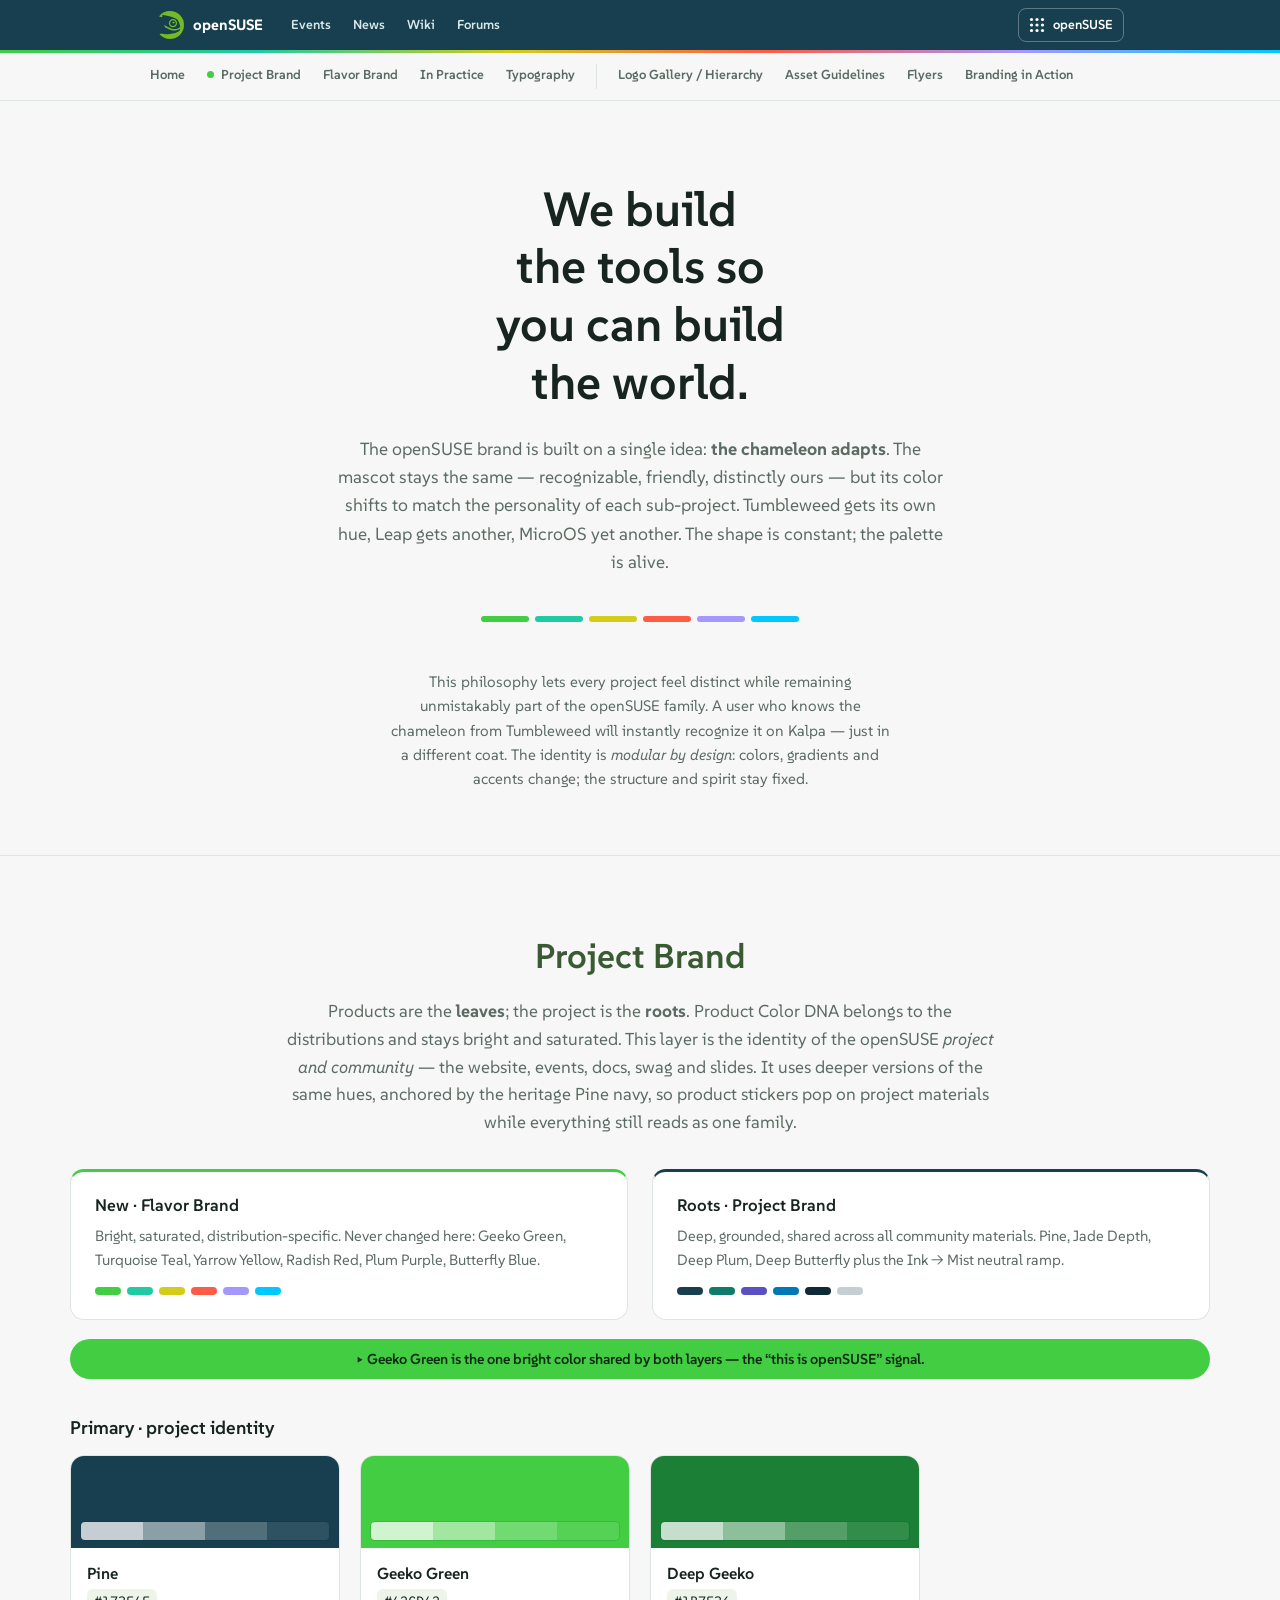
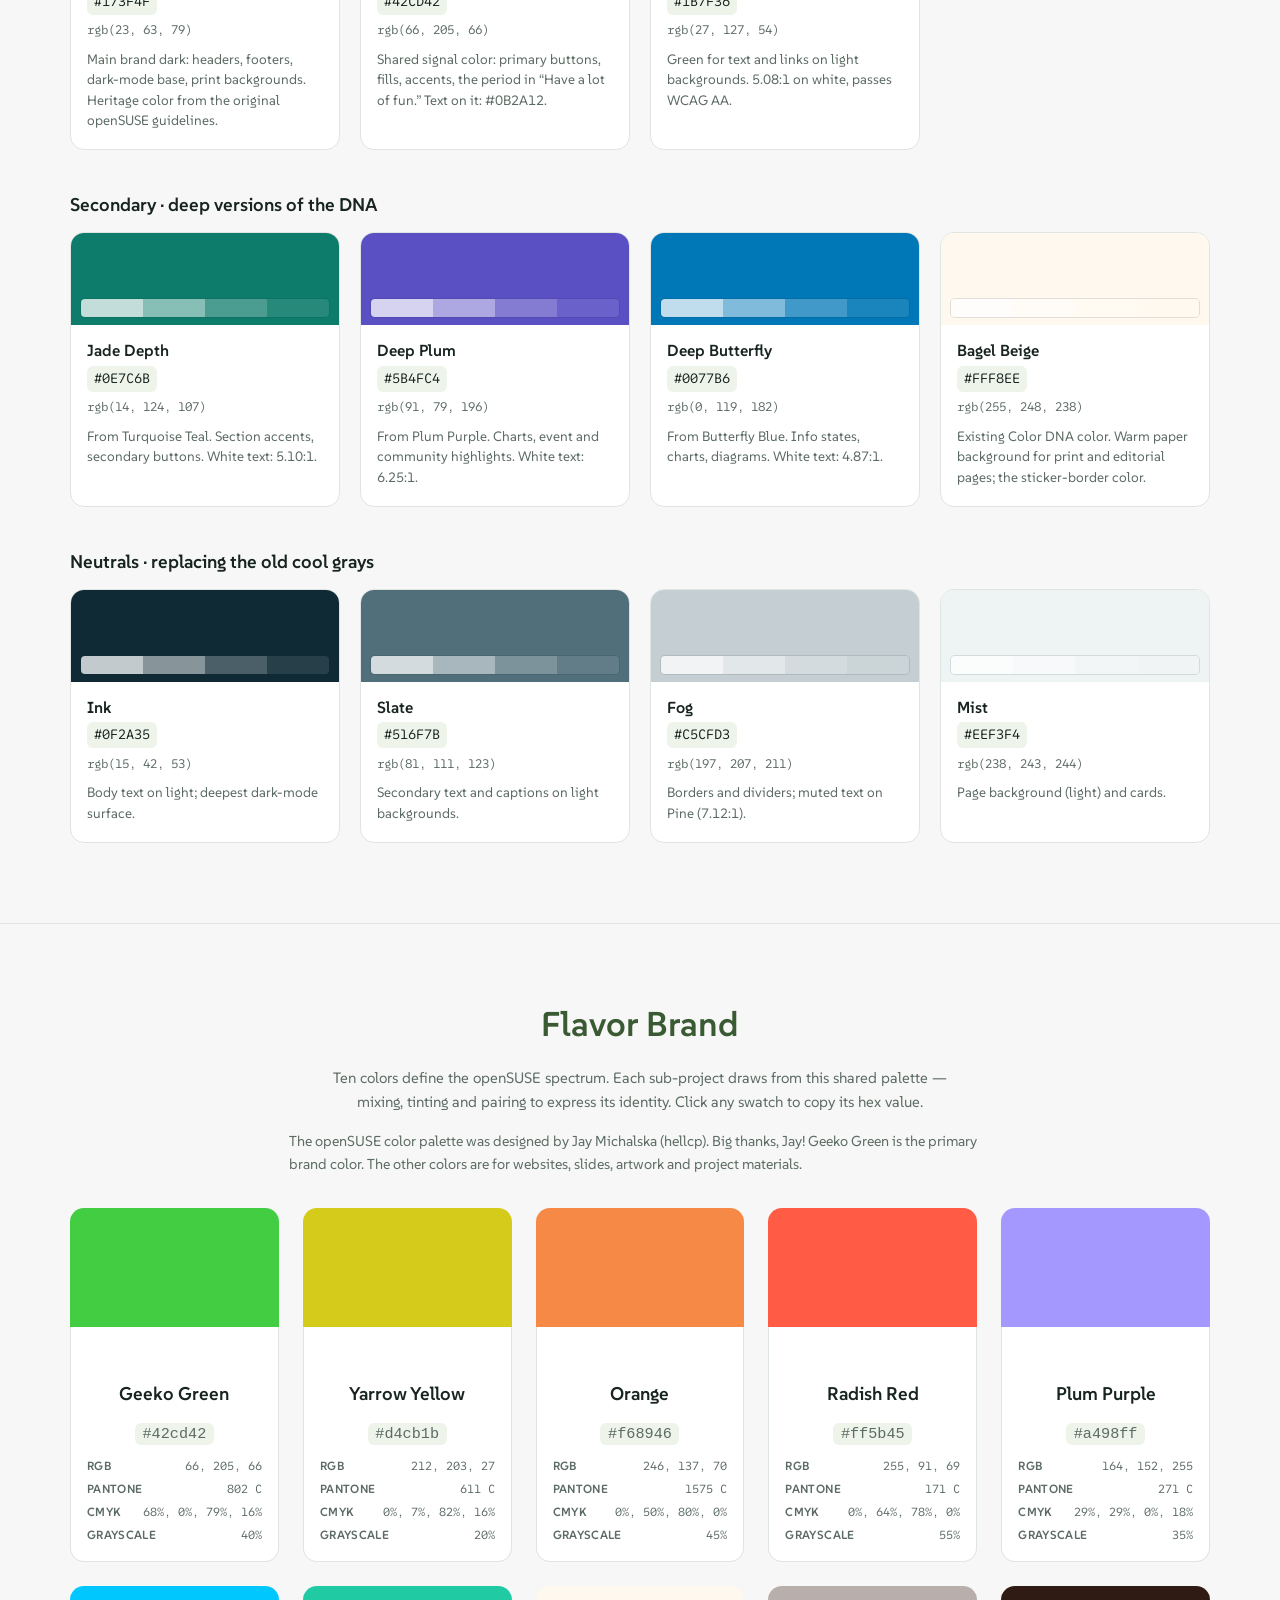
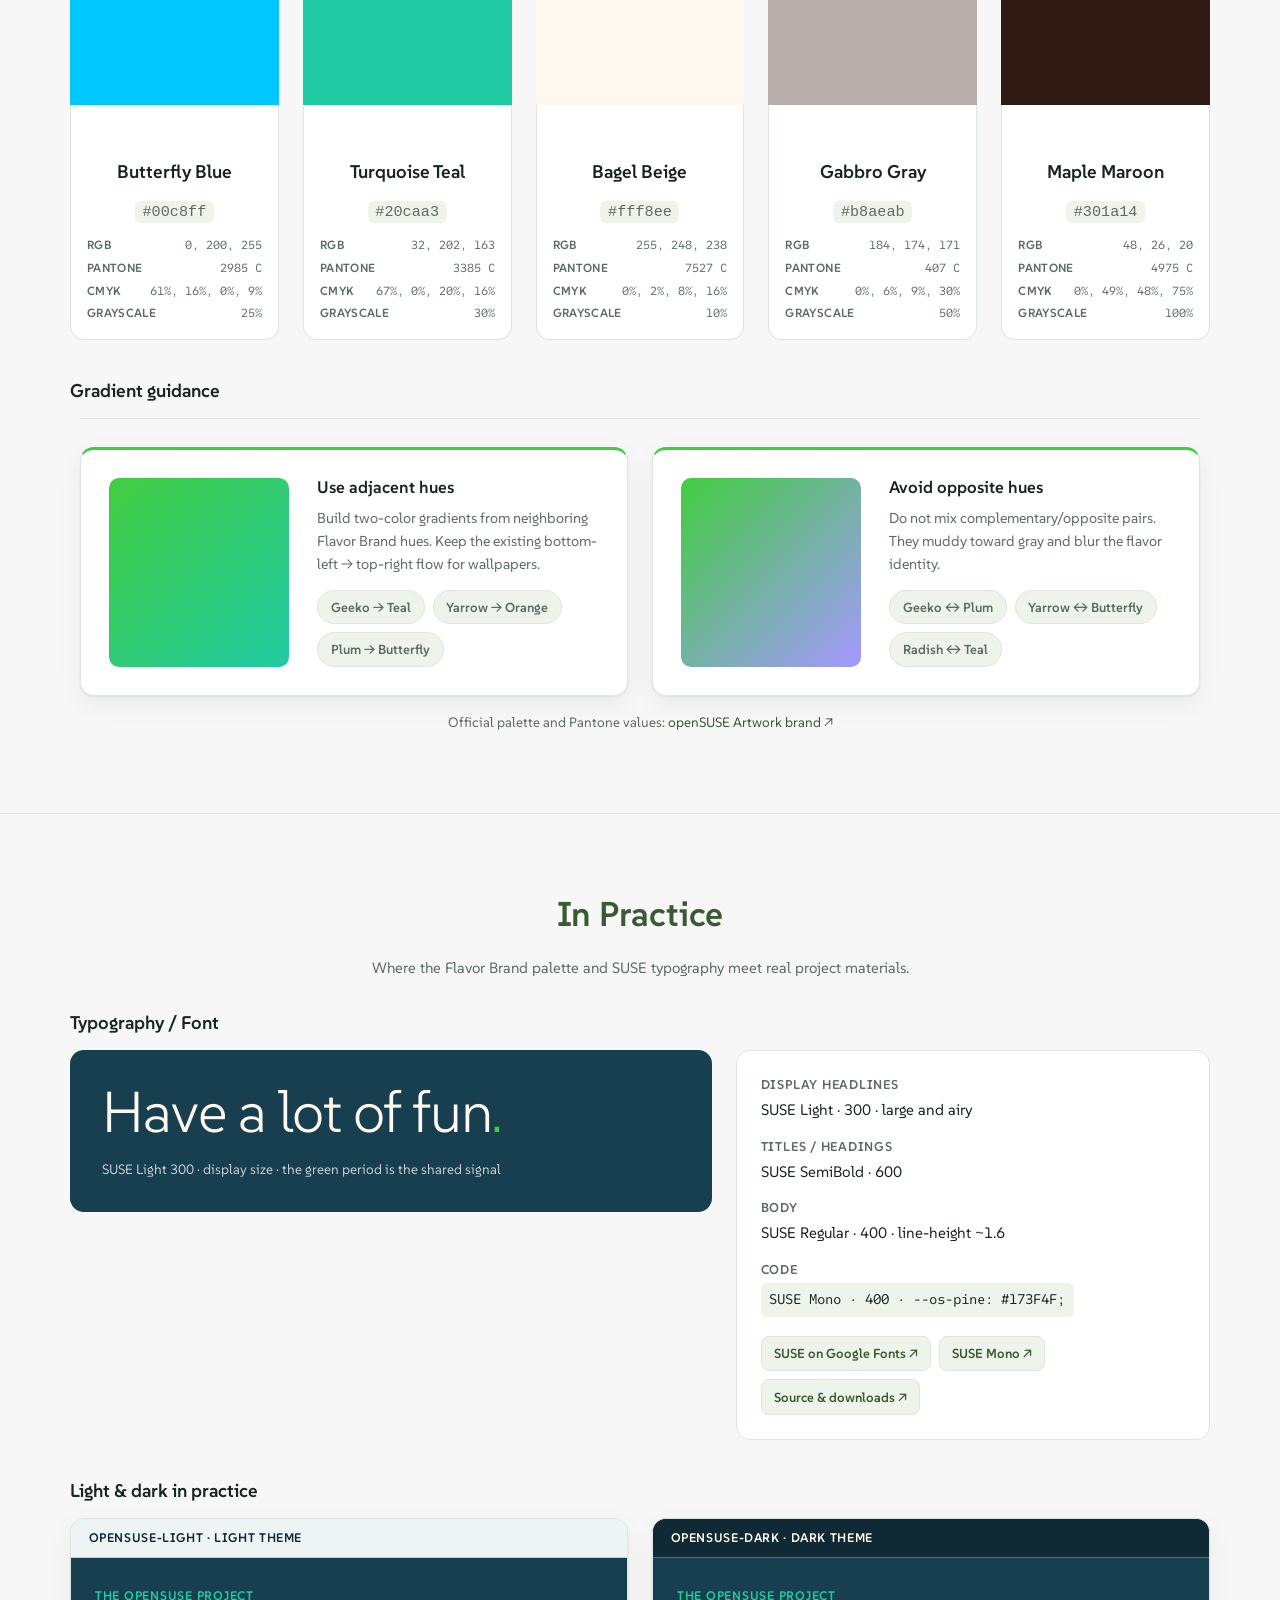
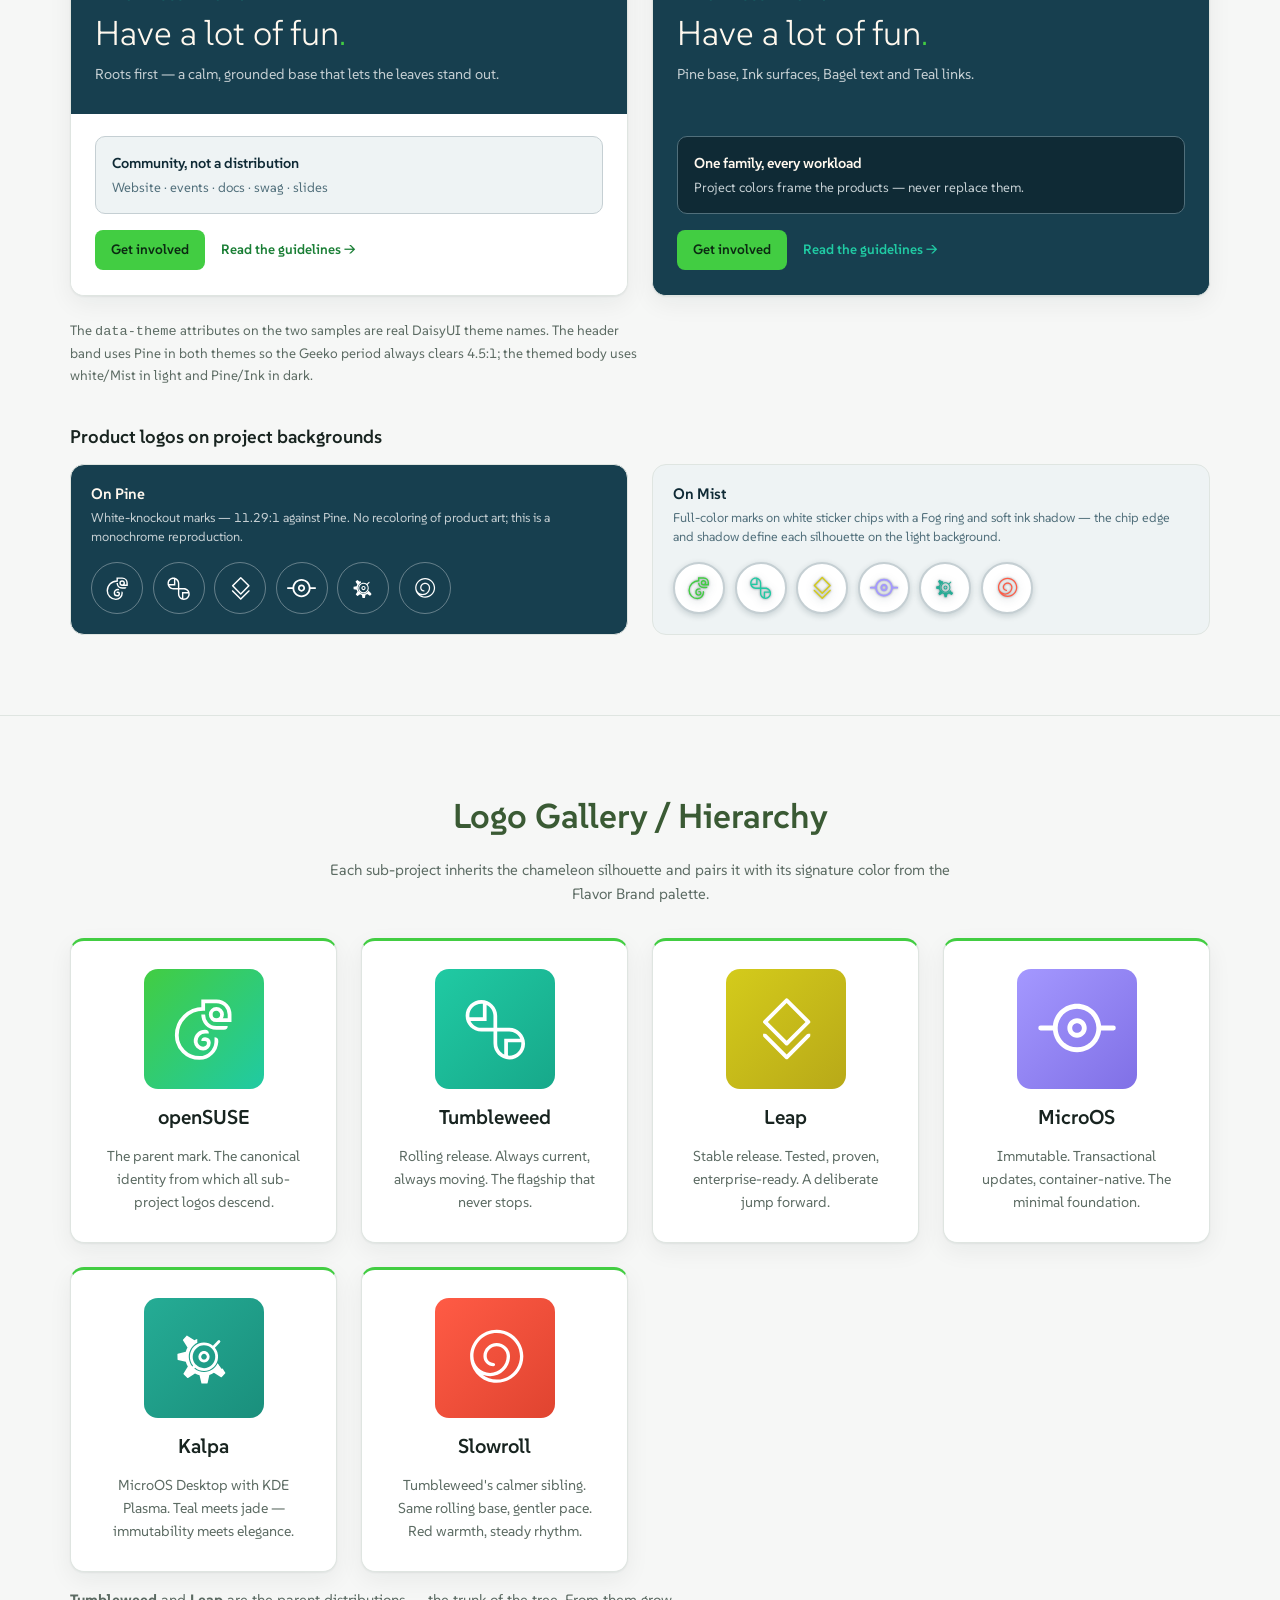
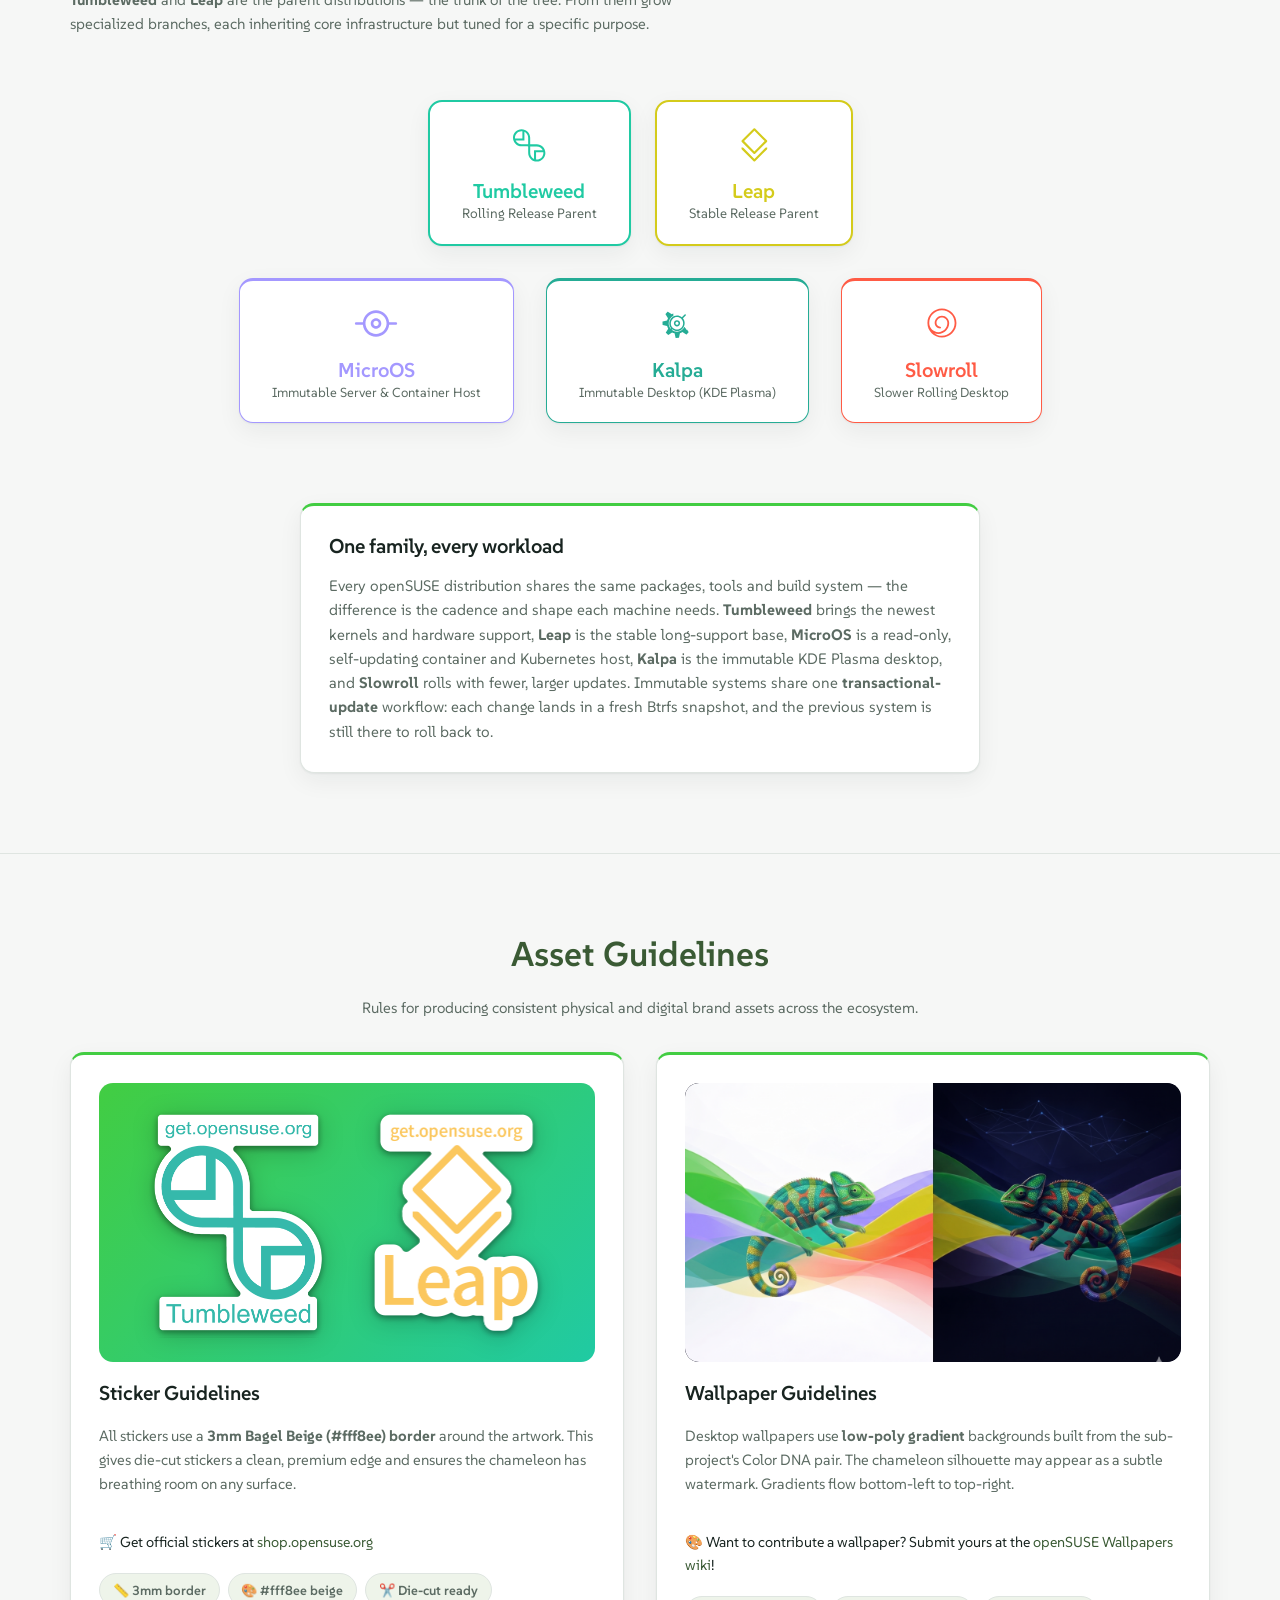
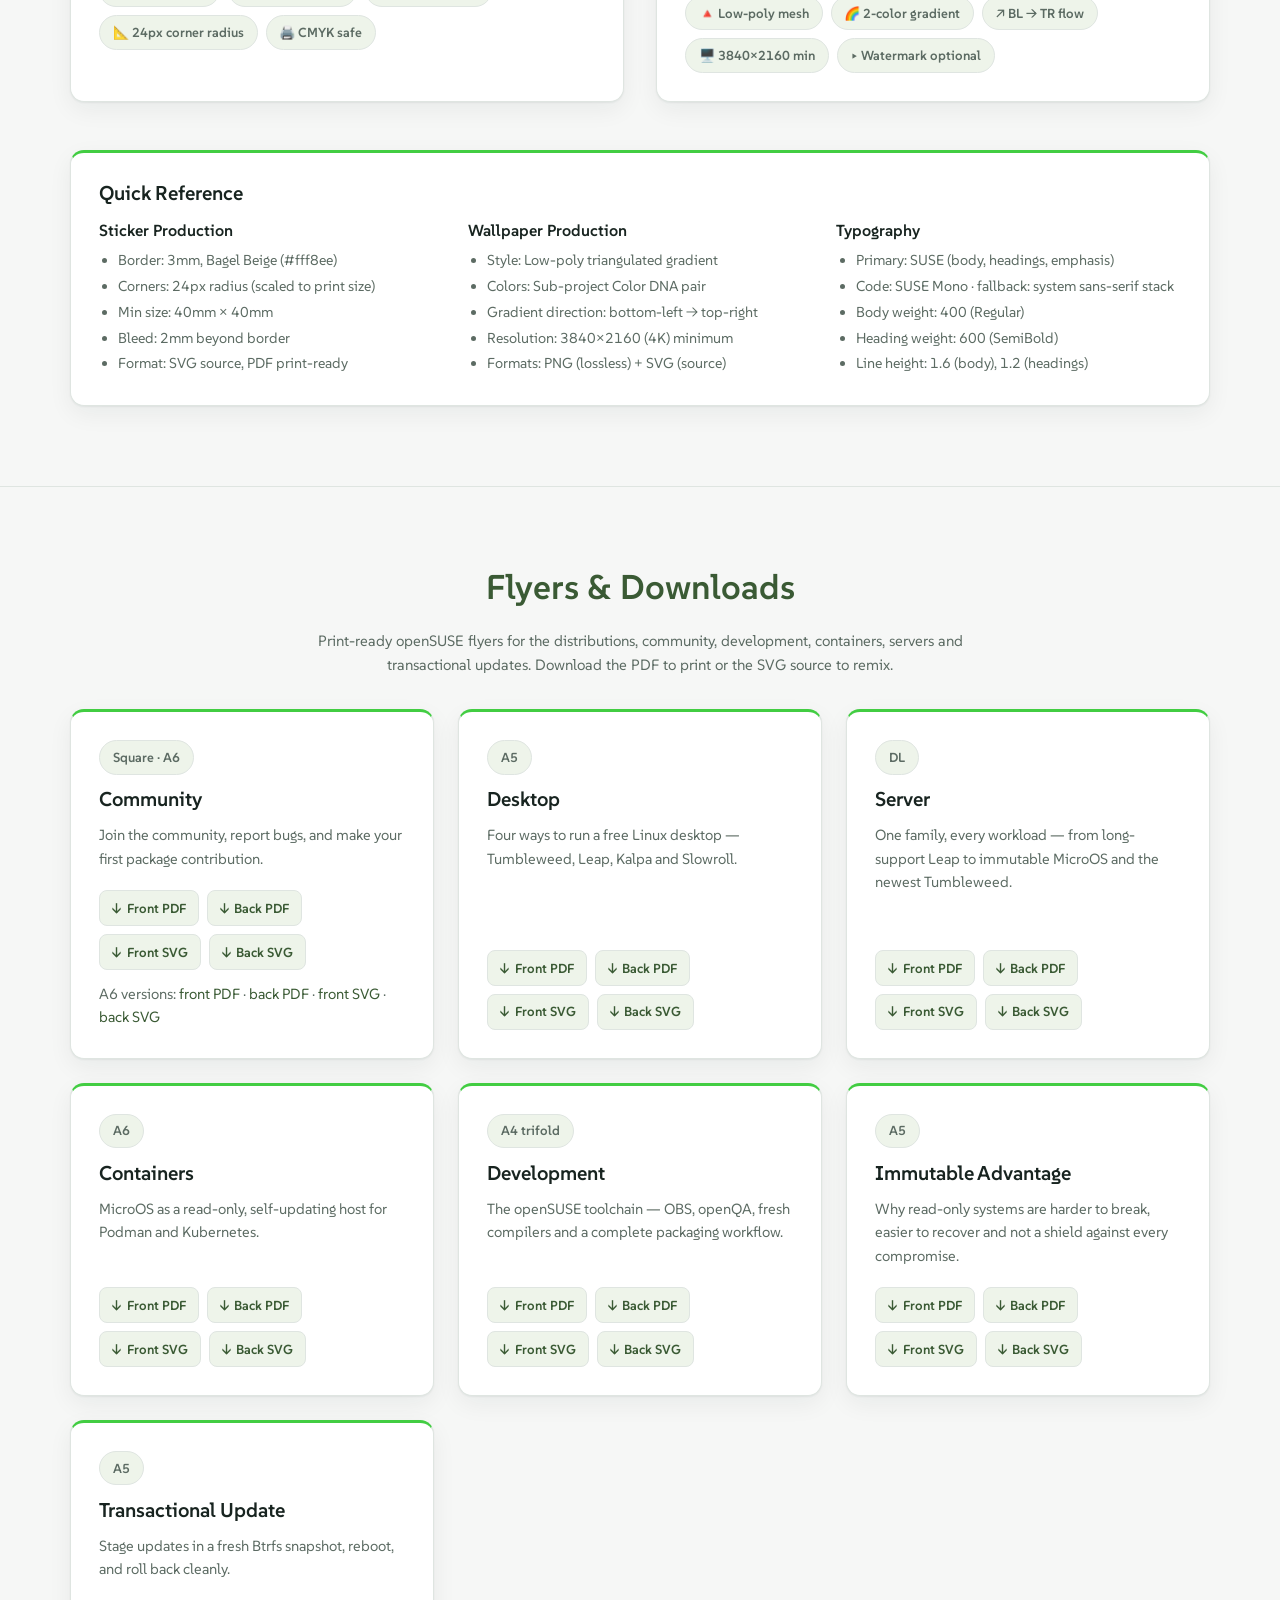
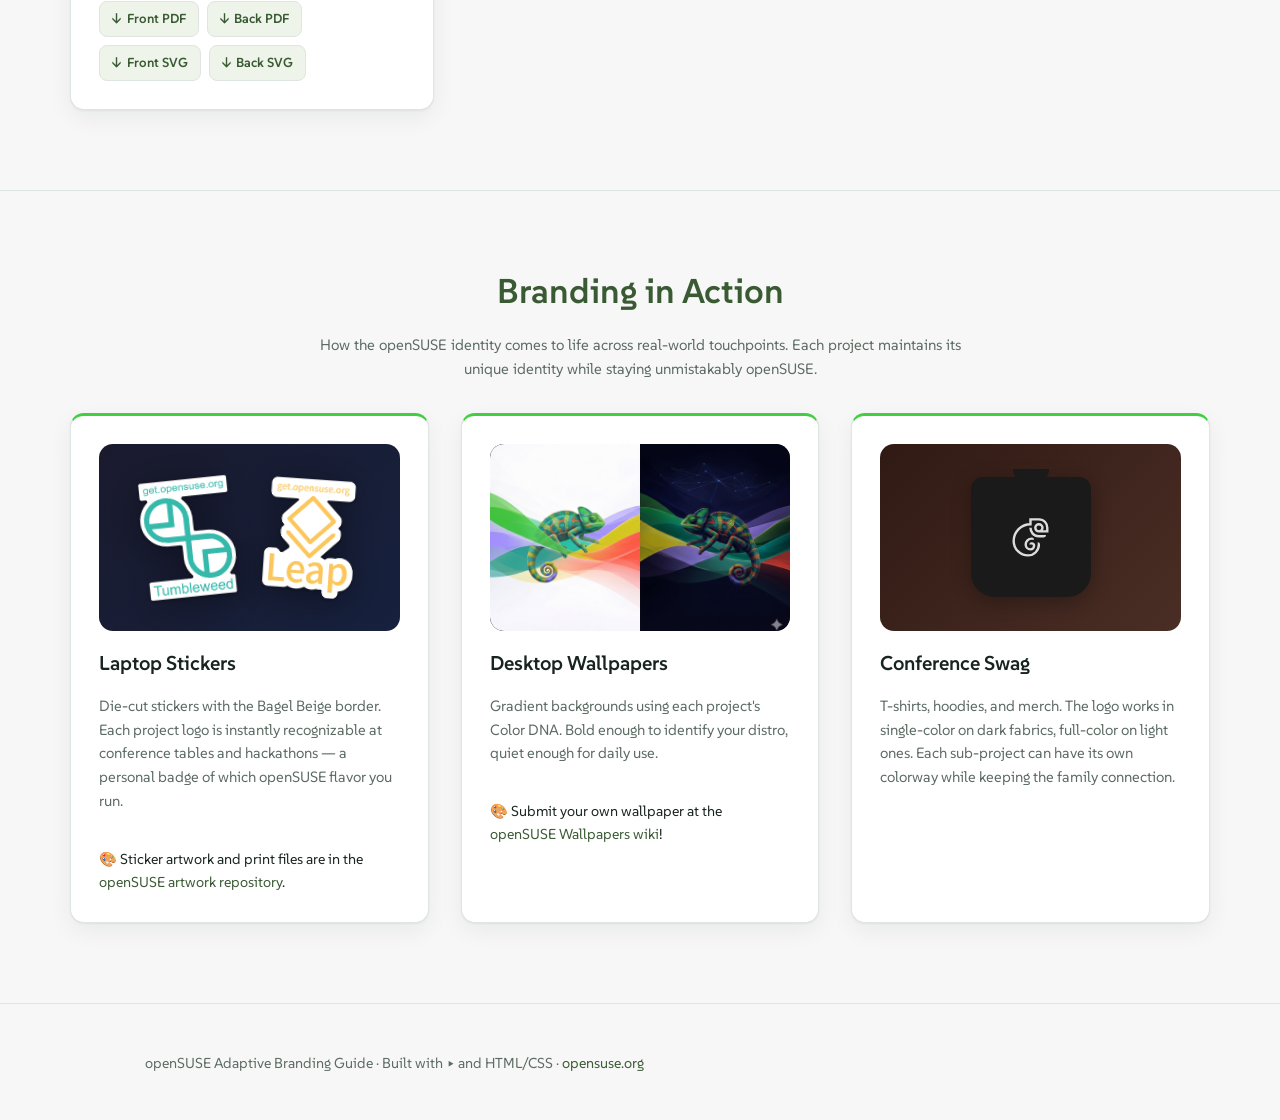
==== commit 8b6a9d50: "update from previous" ====
--- a/index.html
+++ b/index.html
@@ -70,13 +70,14 @@
     <ul class="page-links">
       <li><a href="#home">Home</a></li>
       <li><a href="#project-brand">Project Brand</a></li>
+      <li><a href="#flavor-brand">Flavor Brand</a></li>
+      <li><a href="#in-practice">In Practice</a></li>
+      <li><a href="#typography">Typography</a></li>
       <li class="page-divider" aria-hidden="true"></li>
-      <li><a href="#logos">Logos</a></li>
-      <li><a href="#color-dna">Color DNA</a></li>
-      <li><a href="#guidelines">Guidelines</a></li>
+      <li><a href="#logo-gallery-hierarchy">Logo Gallery / Hierarchy</a></li>
+      <li><a href="#guidelines">Asset Guidelines</a></li>
       <li><a href="#flyers">Flyers</a></li>
-      <li><a href="#in-action">In Action</a></li>
-      <li><a href="#hierarchy">Hierarchy</a></li>
+      <li><a href="#in-action">Branding in Action</a></li>
     </ul>
   </div>
 </nav>
@@ -123,7 +124,7 @@
 
     <div class="pb-concept">
       <div class="pb-concept-card">
-        <h4>Leaves · product Color DNA</h4>
+        <h4>New · Flavor Brand</h4>
         <p>Bright, saturated, distribution-specific. Never changed here: Geeko Green, Turquoise Teal, Yarrow Yellow, Radish Red, Plum Purple, Butterfly Blue.</p>
         <div class="pb-chip-row" aria-hidden="true">
           <span style="background:#42cd42"></span><span style="background:#20caa3"></span>
@@ -132,7 +133,7 @@
         </div>
       </div>
       <div class="pb-concept-card roots">
-        <h4>Roots · project brand</h4>
+        <h4>Roots · Project Brand</h4>
         <p>Deep, grounded, shared across all community materials. Pine, Jade Depth, Deep Plum, Deep Butterfly plus the Ink → Mist neutral ramp.</p>
         <div class="pb-chip-row" aria-hidden="true">
           <span style="background:#173f4f"></span><span style="background:#0e7c6b"></span>
@@ -267,8 +268,209 @@
       </div>
 
     </div>
-
-    <h3>Typography · SUSE &amp; SUSE Mono</h3>
+  </div>
+</section>
+
+<!-- ====== Flavor Brand ====== -->
+<section id="flavor-brand">
+  <div class="container">
+    <h2>Flavor Brand</h2>
+    <p class="text-muted mt-1" style="margin-bottom:2rem;">
+      Ten colors define the openSUSE spectrum. Each sub-project draws from this
+      shared palette — mixing, tinting and pairing to express its identity.
+      Click any swatch to copy its hex value.
+    </p>
+    <p class="flavor-attribution">
+      The openSUSE color palette was designed by Jay Michalska (hellcp). Big thanks, Jay!
+      Geeko Green is the primary brand color. The other colors are for websites, slides,
+      artwork and project materials.
+    </p>
+
+    <div class="color-grid">
+
+      <div class="color-swatch">
+        <div class="swatch-block" style="background: #42cd42;"></div>
+        <div class="swatch-info">
+          <h3>Geeko Green</h3>
+          <code>#42cd42</code>
+          <dl class="flavor-palette-data">
+            <div><dt>RGB</dt><dd>66, 205, 66</dd></div>
+            <div><dt>Pantone</dt><dd>802 C</dd></div>
+            <div><dt>CMYK</dt><dd>68%, 0%, 79%, 16%</dd></div>
+            <div><dt>Grayscale</dt><dd>40%</dd></div>
+          </dl>
+        </div>
+      </div>
+
+      <div class="color-swatch">
+        <div class="swatch-block" style="background: #d4cb1b;"></div>
+        <div class="swatch-info">
+          <h3>Yarrow Yellow</h3>
+          <code>#d4cb1b</code>
+          <dl class="flavor-palette-data">
+            <div><dt>RGB</dt><dd>212, 203, 27</dd></div>
+            <div><dt>Pantone</dt><dd>611 C</dd></div>
+            <div><dt>CMYK</dt><dd>0%, 7%, 82%, 16%</dd></div>
+            <div><dt>Grayscale</dt><dd>20%</dd></div>
+          </dl>
+        </div>
+      </div>
+
+      <div class="color-swatch">
+        <div class="swatch-block" style="background: #f68946;"></div>
+        <div class="swatch-info">
+          <h3>Orange</h3>
+          <code>#f68946</code>
+          <dl class="flavor-palette-data">
+            <div><dt>RGB</dt><dd>246, 137, 70</dd></div>
+            <div><dt>Pantone</dt><dd>1575 C</dd></div>
+            <div><dt>CMYK</dt><dd>0%, 50%, 80%, 0%</dd></div>
+            <div><dt>Grayscale</dt><dd>45%</dd></div>
+          </dl>
+        </div>
+      </div>
+
+      <div class="color-swatch">
+        <div class="swatch-block" style="background: #ff5b45;"></div>
+        <div class="swatch-info">
+          <h3>Radish Red</h3>
+          <code>#ff5b45</code>
+          <dl class="flavor-palette-data">
+            <div><dt>RGB</dt><dd>255, 91, 69</dd></div>
+            <div><dt>Pantone</dt><dd>171 C</dd></div>
+            <div><dt>CMYK</dt><dd>0%, 64%, 78%, 0%</dd></div>
+            <div><dt>Grayscale</dt><dd>55%</dd></div>
+          </dl>
+        </div>
+      </div>
+
+      <div class="color-swatch">
+        <div class="swatch-block" style="background: #a498ff;"></div>
+        <div class="swatch-info">
+          <h3>Plum Purple</h3>
+          <code>#a498ff</code>
+          <dl class="flavor-palette-data">
+            <div><dt>RGB</dt><dd>164, 152, 255</dd></div>
+            <div><dt>Pantone</dt><dd>271 C</dd></div>
+            <div><dt>CMYK</dt><dd>29%, 29%, 0%, 18%</dd></div>
+            <div><dt>Grayscale</dt><dd>35%</dd></div>
+          </dl>
+        </div>
+      </div>
+
+      <div class="color-swatch">
+        <div class="swatch-block" style="background: #00c8ff;"></div>
+        <div class="swatch-info">
+          <h3>Butterfly Blue</h3>
+          <code>#00c8ff</code>
+          <dl class="flavor-palette-data">
+            <div><dt>RGB</dt><dd>0, 200, 255</dd></div>
+            <div><dt>Pantone</dt><dd>2985 C</dd></div>
+            <div><dt>CMYK</dt><dd>61%, 16%, 0%, 9%</dd></div>
+            <div><dt>Grayscale</dt><dd>25%</dd></div>
+          </dl>
+        </div>
+      </div>
+
+      <div class="color-swatch">
+        <div class="swatch-block" style="background: #20caa3;"></div>
+        <div class="swatch-info">
+          <h3>Turquoise Teal</h3>
+          <code>#20caa3</code>
+          <dl class="flavor-palette-data">
+            <div><dt>RGB</dt><dd>32, 202, 163</dd></div>
+            <div><dt>Pantone</dt><dd>3385 C</dd></div>
+            <div><dt>CMYK</dt><dd>67%, 0%, 20%, 16%</dd></div>
+            <div><dt>Grayscale</dt><dd>30%</dd></div>
+          </dl>
+        </div>
+      </div>
+
+      <div class="color-swatch">
+        <div class="swatch-block" style="background: #fff8ee;"></div>
+        <div class="swatch-info">
+          <h3>Bagel Beige</h3>
+          <code>#fff8ee</code>
+          <dl class="flavor-palette-data">
+            <div><dt>RGB</dt><dd>255, 248, 238</dd></div>
+            <div><dt>Pantone</dt><dd>7527 C</dd></div>
+            <div><dt>CMYK</dt><dd>0%, 2%, 8%, 16%</dd></div>
+            <div><dt>Grayscale</dt><dd>10%</dd></div>
+          </dl>
+        </div>
+      </div>
+
+      <div class="color-swatch">
+        <div class="swatch-block" style="background: #b8aeab;"></div>
+        <div class="swatch-info">
+          <h3>Gabbro Gray</h3>
+          <code>#b8aeab</code>
+          <dl class="flavor-palette-data">
+            <div><dt>RGB</dt><dd>184, 174, 171</dd></div>
+            <div><dt>Pantone</dt><dd>407 C</dd></div>
+            <div><dt>CMYK</dt><dd>0%, 6%, 9%, 30%</dd></div>
+            <div><dt>Grayscale</dt><dd>50%</dd></div>
+          </dl>
+        </div>
+      </div>
+
+      <div class="color-swatch">
+        <div class="swatch-block" style="background: #301a14;"></div>
+        <div class="swatch-info">
+          <h3>Maple Maroon</h3>
+          <code>#301a14</code>
+          <dl class="flavor-palette-data">
+            <div><dt>RGB</dt><dd>48, 26, 20</dd></div>
+            <div><dt>Pantone</dt><dd>4975 C</dd></div>
+            <div><dt>CMYK</dt><dd>0%, 49%, 48%, 75%</dd></div>
+            <div><dt>Grayscale</dt><dd>100%</dd></div>
+          </dl>
+        </div>
+      </div>
+
+      <div class="flavor-gradient-section">
+        <h3>Gradient guidance</h3>
+        <div class="flavor-gradient">
+          <div class="card flavor-gradient-card is-good">
+            <div class="flavor-gradient-bar" aria-hidden="true"></div>
+            <h4>Use adjacent hues</h4>
+            <p>Build two-color gradients from neighboring Flavor Brand hues. Keep the existing bottom-left → top-right flow for wallpapers.</p>
+            <div class="guideline-spec">
+              <span class="spec-tag">Geeko → Teal</span>
+              <span class="spec-tag">Yarrow → Orange</span>
+              <span class="spec-tag">Plum → Butterfly</span>
+            </div>
+          </div>
+          <div class="card flavor-gradient-card is-poor">
+            <div class="flavor-gradient-bar" aria-hidden="true"></div>
+            <h4>Avoid opposite hues</h4>
+            <p>Do not mix complementary/opposite pairs. They muddy toward gray and blur the flavor identity.</p>
+            <div class="guideline-spec">
+              <span class="spec-tag">Geeko ↔ Plum</span>
+              <span class="spec-tag">Yarrow ↔ Butterfly</span>
+              <span class="spec-tag">Radish ↔ Teal</span>
+            </div>
+          </div>
+        </div>
+      </div>
+    </div>
+
+    <p class="flavor-source">
+      Official palette and Pantone values:
+      <a href="https://en.opensuse.org/openSUSE:Artwork_brand" target="_blank" rel="noopener">openSUSE Artwork brand ↗</a>
+    </p>
+
+  </div>
+</section>
+
+<!-- ====== In Practice ====== -->
+<section id="in-practice">
+  <div class="container">
+    <h2>In Practice</h2>
+    <p class="text-muted mt-1" style="margin-bottom:2rem;">
+      Where the Flavor Brand palette and SUSE typography meet real project materials.
+    </p>
+    <h3 id="typography">Typography / Font</h3>
     <div class="pb-type">
       <div class="pb-type-panel">
         <p class="pb-display">Have a lot of fun<span class="pb-dot">.</span></p>
@@ -358,18 +560,16 @@
         </div>
       </div>
     </div>
-
-
   </div>
 </section>
 
-<!-- ====== Logos ====== -->
-<section id="logos">
+<!-- ====== Logo Gallery / Hierarchy ====== -->
+<section id="logo-gallery-hierarchy">
   <div class="container">
-    <h2>Logo Gallery</h2>
+    <h2>Logo Gallery / Hierarchy</h2>
     <p class="text-muted mt-1" style="margin-bottom:2rem;">
       Each sub-project inherits the chameleon silhouette and pairs it with its
-      signature color from the Color DNA palette.
+      signature color from the Flavor Brand palette.
     </p>
 
     <div class="logo-grid">
@@ -429,69 +629,69 @@
       </div>
 
     </div>
-  </div>
-</section>
-
-<!-- ====== Color DNA ====== -->
-<section id="color-dna">
-  <div class="container">
-    <h2>Color DNA</h2>
+
     <p class="text-muted mt-1" style="margin-bottom:2rem;">
-      Six colors define the openSUSE spectrum. Each sub-project draws from this
-      shared genetic pool — mixing, tinting and pairing to express its identity.
-      Click any swatch to copy its hex value.
-    </p>
-
-    <div class="color-grid">
-
-      <div class="color-swatch">
-        <div class="swatch-block" style="background: #42cd42;"></div>
-        <div class="swatch-info">
-          <h3>Geeko Green</h3>
-          <code>#42cd42</code>
-        </div>
-      </div>
-
-      <div class="color-swatch">
-        <div class="swatch-block" style="background: #20caa3;"></div>
-        <div class="swatch-info">
-          <h3>Turquoise Teal</h3>
-          <code>#20caa3</code>
-        </div>
-      </div>
-
-      <div class="color-swatch">
-        <div class="swatch-block" style="background: #d4cb1b;"></div>
-        <div class="swatch-info">
-          <h3>Yarrow Yellow</h3>
-          <code>#d4cb1b</code>
-        </div>
-      </div>
-
-      <div class="color-swatch">
-        <div class="swatch-block" style="background: #ff5b45;"></div>
-        <div class="swatch-info">
-          <h3>Radish Red</h3>
-          <code>#ff5b45</code>
-        </div>
-      </div>
-
-      <div class="color-swatch">
-        <div class="swatch-block" style="background: #a498ff;"></div>
-        <div class="swatch-info">
-          <h3>Plum Purple</h3>
-          <code>#a498ff</code>
-        </div>
-      </div>
-
-      <div class="color-swatch">
-        <div class="swatch-block" style="background: #00c8ff;"></div>
-        <div class="swatch-info">
-          <h3>Butterfly Blue</h3>
-          <code>#00c8ff</code>
-        </div>
-      </div>
-
+      <strong>Tumbleweed</strong> and <strong>Leap</strong> are the parent distributions —
+      the trunk of the tree. From them grow specialized branches, each inheriting core
+      infrastructure but tuned for a specific purpose.
+    </p>
+
+    <div class="hierarchy-tree">
+
+      <!-- Parent level -->
+      <div class="tree-level">
+        <div class="card tree-node parent" style="border-color: #20caa3;">
+          <img src="images/Tumbleweed.svg" alt="Tumbleweed" class="tree-logo">
+          <h3 style="color: #20caa3;">Tumbleweed</h3>
+          <p style="font-size:.85rem;" class="text-muted">Rolling Release Parent</p>
+        </div>
+        <div class="card tree-node parent" style="border-color: #d4cb1b;">
+          <img src="images/Leap.svg" alt="Leap" class="tree-logo">
+          <h3 style="color: #d4cb1b;">Leap</h3>
+          <p style="font-size:.85rem;" class="text-muted">Stable Release Parent</p>
+        </div>
+      </div>
+
+      <!-- Branch level -->
+      <div class="tree-branches">
+        <div class="tree-branch-arm">
+          <div class="card tree-node child" style="border-color: #a498ff;">
+            <img src="images/microOS.svg" alt="MicroOS" class="tree-logo">
+            <h3 style="color: #a498ff;">MicroOS</h3>
+            <p style="font-size:.82rem;" class="text-muted">Immutable Server &amp; Container Host</p>
+          </div>
+        </div>
+        <div class="tree-branch-arm">
+          <div class="card tree-node child" style="border-color: #25ac95;">
+            <img src="images/Kalpa.svg" alt="Kalpa" class="tree-logo">
+            <h3 style="color: #25ac95;">Kalpa</h3>
+            <p style="font-size:.82rem;" class="text-muted">Immutable Desktop (KDE Plasma)</p>
+          </div>
+        </div>
+        <div class="tree-branch-arm">
+          <div class="card tree-node child" style="border-color: #ff5b45;">
+            <img src="images/Slowroll.svg" alt="Slowroll" class="tree-logo">
+            <h3 style="color: #ff5b45;">Slowroll</h3>
+            <p style="font-size:.82rem;" class="text-muted">Slower Rolling Desktop</p>
+          </div>
+        </div>
+      </div>
+
+    </div>
+
+    <!-- Explanation -->
+    <div class="card mt-3" style="max-width: 680px; margin-inline: auto;">
+      <h3>One family, every workload</h3>
+      <p class="mt-1 text-muted" style="font-size:.95rem;">
+        Every openSUSE distribution shares the same packages, tools and build system —
+        the difference is the cadence and shape each machine needs. <strong>Tumbleweed</strong>
+        brings the newest kernels and hardware support, <strong>Leap</strong> is the stable
+        long-support base, <strong>MicroOS</strong> is a read-only, self-updating container
+        and Kubernetes host, <strong>Kalpa</strong> is the immutable KDE Plasma desktop, and
+        <strong>Slowroll</strong> rolls with fewer, larger updates. Immutable systems share
+        one <strong>transactional-update</strong> workflow: each change lands in a fresh
+        Btrfs snapshot, and the previous system is still there to roll back to.
+      </p>
     </div>
   </div>
 </section>
@@ -767,76 +967,6 @@
   </div>
 </section>
 
-<!-- ====== Hierarchy ====== -->
-<section id="hierarchy">
-  <div class="container">
-    <h2>Project Hierarchy</h2>
-    <p class="text-muted mt-1" style="margin-bottom:2rem;">
-      <strong>Tumbleweed</strong> and <strong>Leap</strong> are the parent distributions —
-      the trunk of the tree. From them grow specialized branches, each inheriting core
-      infrastructure but tuned for a specific purpose.
-    </p>
-
-    <div class="hierarchy-tree">
-
-      <!-- Parent level -->
-      <div class="tree-level">
-        <div class="card tree-node parent" style="border-color: #20caa3;">
-          <img src="images/Tumbleweed.svg" alt="Tumbleweed" class="tree-logo">
-          <h3 style="color: #20caa3;">Tumbleweed</h3>
-          <p style="font-size:.85rem;" class="text-muted">Rolling Release Parent</p>
-        </div>
-        <div class="card tree-node parent" style="border-color: #d4cb1b;">
-          <img src="images/Leap.svg" alt="Leap" class="tree-logo">
-          <h3 style="color: #d4cb1b;">Leap</h3>
-          <p style="font-size:.85rem;" class="text-muted">Stable Release Parent</p>
-        </div>
-      </div>
-
-      <!-- Branch level -->
-      <div class="tree-branches">
-        <div class="tree-branch-arm">
-          <div class="card tree-node child" style="border-color: #a498ff;">
-            <img src="images/microOS.svg" alt="MicroOS" class="tree-logo">
-            <h3 style="color: #a498ff;">MicroOS</h3>
-            <p style="font-size:.82rem;" class="text-muted">Immutable Server &amp; Container Host</p>
-          </div>
-        </div>
-        <div class="tree-branch-arm">
-          <div class="card tree-node child" style="border-color: #25ac95;">
-            <img src="images/Kalpa.svg" alt="Kalpa" class="tree-logo">
-            <h3 style="color: #25ac95;">Kalpa</h3>
-            <p style="font-size:.82rem;" class="text-muted">Immutable Desktop (KDE Plasma)</p>
-          </div>
-        </div>
-        <div class="tree-branch-arm">
-          <div class="card tree-node child" style="border-color: #ff5b45;">
-            <img src="images/Slowroll.svg" alt="Slowroll" class="tree-logo">
-            <h3 style="color: #ff5b45;">Slowroll</h3>
-            <p style="font-size:.82rem;" class="text-muted">Slower Rolling Desktop</p>
-          </div>
-        </div>
-      </div>
-
-    </div>
-
-    <!-- Explanation -->
-    <div class="card mt-3" style="max-width: 680px; margin-inline: auto;">
-      <h3>One family, every workload</h3>
-      <p class="mt-1 text-muted" style="font-size:.95rem;">
-        Every openSUSE distribution shares the same packages, tools and build system —
-        the difference is the cadence and shape each machine needs. <strong>Tumbleweed</strong>
-        brings the newest kernels and hardware support, <strong>Leap</strong> is the stable
-        long-support base, <strong>MicroOS</strong> is a read-only, self-updating container
-        and Kubernetes host, <strong>Kalpa</strong> is the immutable KDE Plasma desktop, and
-        <strong>Slowroll</strong> rolls with fewer, larger updates. Immutable systems share
-        one <strong>transactional-update</strong> workflow: each change lands in a fresh
-        Btrfs snapshot, and the previous system is still there to roll back to.
-      </p>
-    </div>
-  </div>
-</section>
-
 <!-- ====== Footer ====== -->
 <footer class="footer">
   <div class="container">
--- a/css/style.css
+++ b/css/style.css
@@ -127,6 +127,16 @@
 }
 section + section {
   border-top: 1px solid var(--line);
+}
+
+/* Section titles and lead paragraphs are centered throughout the guide;
+   card and swatch body copy stays left-aligned for readability. */
+section > .container > h2,
+section > .container > p:first-of-type {
+  text-align: center;
+}
+section > .container > p:first-of-type {
+  margin-inline: auto;
 }
 
 /* ============================================================
@@ -300,7 +310,7 @@
 .logo-card h3 { color: var(--ink); }
 .logo-card p  { font-size: .9rem; color: var(--muted); }
 
-/* --- Color DNA Grid --- */
+/* --- Flavor Brand Palette --- */
 .color-grid {
   display: grid;
   grid-template-columns: repeat(auto-fill, minmax(200px, 1fr));
@@ -329,6 +339,124 @@
   background: var(--chip);
   padding: .15em .5em;
   border-radius: 6px;
+}
+.flavor-attribution {
+  max-width: 78ch;
+  margin: -1rem auto 2rem;
+  font-size: .9rem;
+  color: var(--muted);
+}
+.flavor-palette-data {
+  display: grid;
+  gap: .25rem;
+  margin: .7rem 0 0;
+  font-size: .74rem;
+  color: var(--muted);
+}
+.flavor-palette-data div {
+  display: flex;
+  justify-content: space-between;
+  gap: .5rem;
+}
+.flavor-palette-data dt {
+  font-weight: 600;
+  letter-spacing: .03em;
+  text-transform: uppercase;
+}
+.flavor-palette-data dd {
+  margin: 0;
+  font-family: "SUSE Mono", ui-monospace, SFMono-Regular, Menlo, monospace;
+  text-align: right;
+}
+#flavor-brand h3,
+#in-practice h3 {
+  margin: 2.5rem 0 1rem;
+  font-size: 1.15rem;
+  color: var(--ink);
+}
+#in-practice h3:first-of-type { margin-top: 0; }
+.flavor-gradient-section {
+  grid-column: 1 / -1;
+  min-width: 0;
+}
+#flavor-brand .flavor-gradient-section h3 {
+  margin: 1rem 0 0;
+}
+.flavor-source {
+  margin: 1rem auto 0;
+  font-size: .85rem;
+  color: var(--muted);
+  text-align: center;
+}
+.flavor-gradient {
+  display: grid;
+  grid-template-columns: repeat(2, minmax(0, 1fr));
+  gap: 1.5rem;
+  align-items: center;
+  max-width: 1120px;
+  margin: 1rem auto 0;
+  padding-top: 1.75rem;
+  border-top: 1px solid var(--line);
+}
+.flavor-gradient-card {
+  display: grid;
+  grid-template-columns: minmax(140px, 180px) minmax(0, 1fr);
+  grid-template-rows: auto 1fr auto;
+  column-gap: 1.75rem;
+  align-items: start;
+}
+.flavor-gradient-card h4 {
+  grid-column: 2;
+  grid-row: 1;
+  font-size: 1.05rem;
+  color: var(--ink);
+  margin-bottom: .5rem;
+}
+.flavor-gradient-card p {
+  grid-column: 2;
+  grid-row: 2;
+  font-size: .9rem;
+  color: var(--muted);
+  margin-bottom: .9rem;
+}
+.flavor-gradient-card .guideline-spec {
+  grid-column: 2;
+  grid-row: 3;
+}
+.flavor-gradient-bar {
+  grid-column: 1;
+  grid-row: 1 / span 3;
+  height: 100%;
+  min-height: 120px;
+  border-radius: 10px;
+  margin: 0;
+}
+.flavor-gradient-card.is-good .flavor-gradient-bar {
+  background: linear-gradient(135deg, #42cd42, #20caa3);
+}
+.flavor-gradient-card.is-poor .flavor-gradient-bar {
+  background: linear-gradient(135deg, #42cd42, #a498ff);
+}
+@media (max-width: 900px){
+  .flavor-gradient { grid-template-columns: 1fr; }
+}
+@media (max-width: 700px){
+  .flavor-gradient-card {
+    grid-template-columns: 1fr;
+    grid-template-rows: auto;
+    row-gap: .75rem;
+  }
+  .flavor-gradient-card h4,
+  .flavor-gradient-card p,
+  .flavor-gradient-card .guideline-spec,
+  .flavor-gradient-bar {
+    grid-column: 1;
+    grid-row: auto;
+  }
+  .flavor-gradient-bar {
+    height: 72px;
+    min-height: 72px;
+  }
 }
 
 /* --- Hierarchy Diagram --- */
--- a/css/project-brand.css
+++ b/css/project-brand.css
@@ -299,6 +299,11 @@
   font-weight: 600;
 }
 .pb-sample-link:hover { color: var(--color-link); }
+.pb-note {
+  margin: 1.5rem 0 2.5rem;
+  font-size: .85rem;
+  color: var(--text-muted, var(--os-slate));
+}
 
 /* Product logos on project backgrounds */
 .pb-logo-strip {
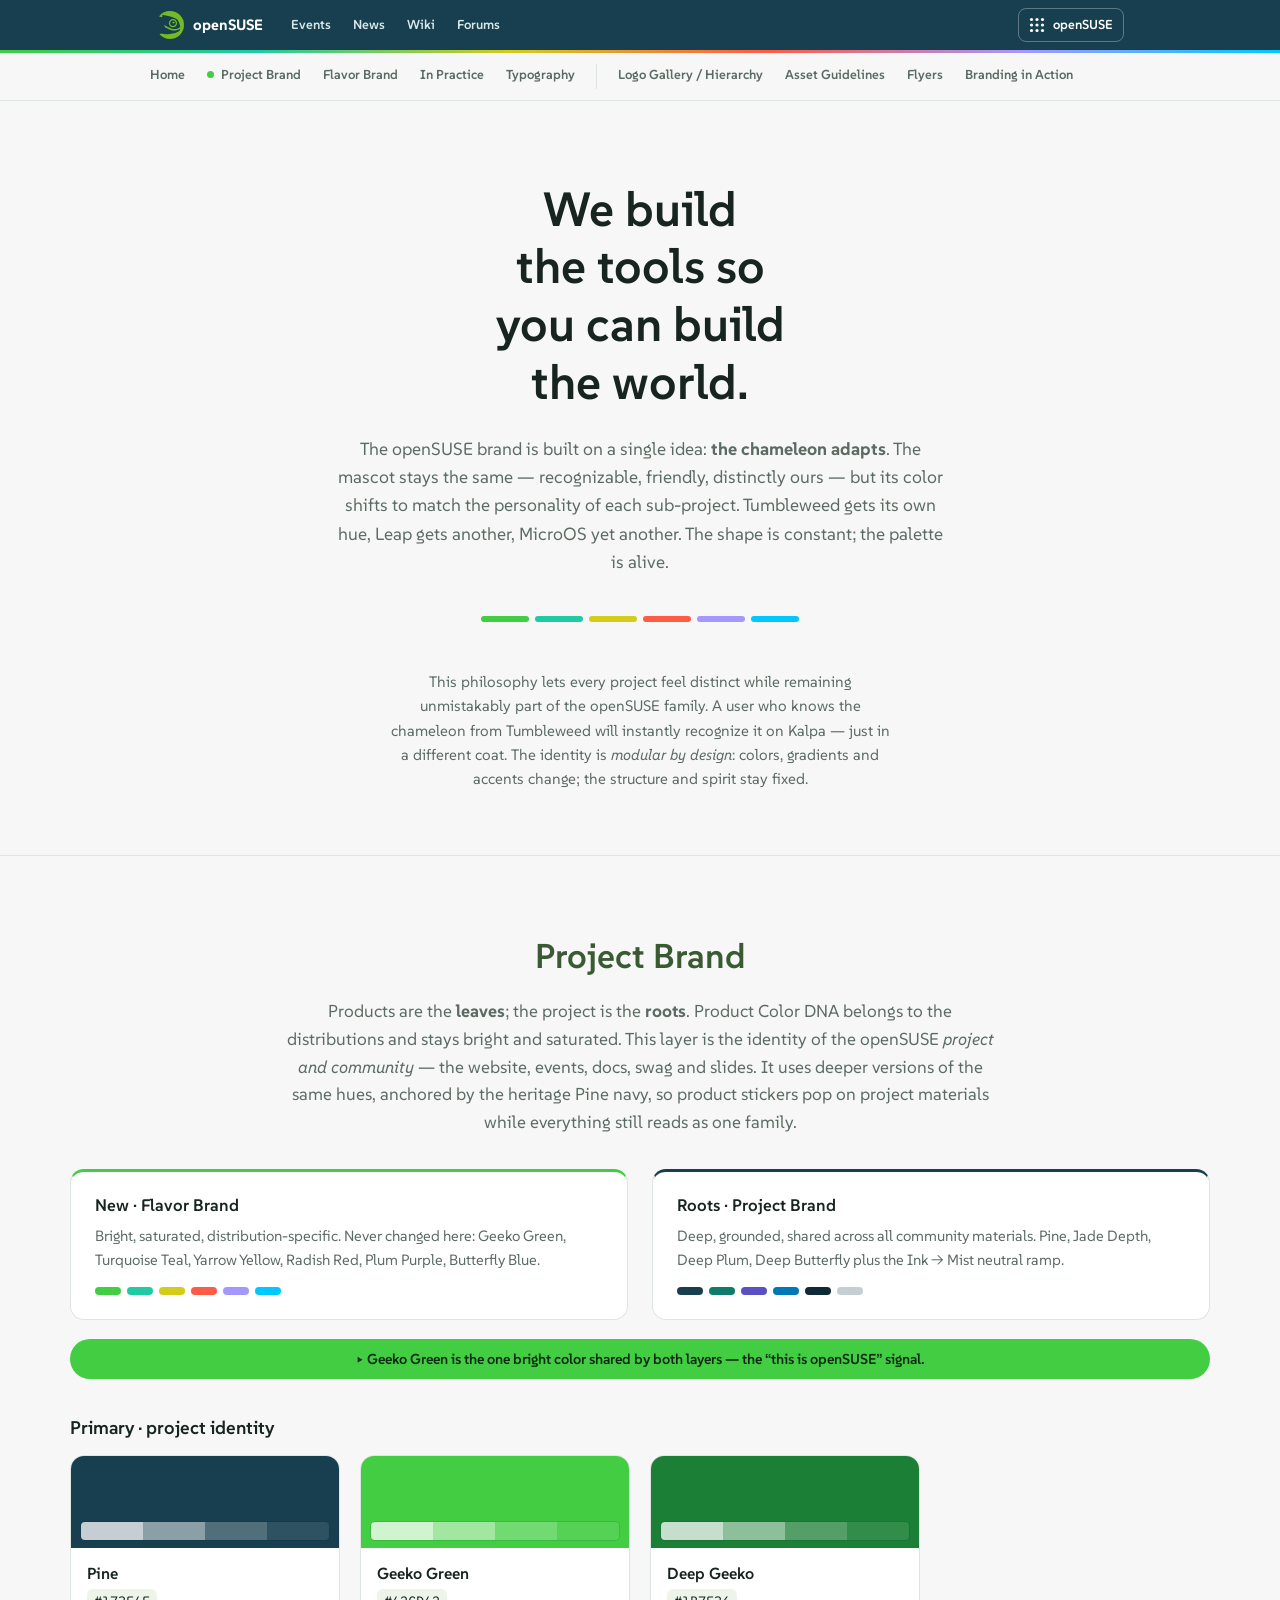
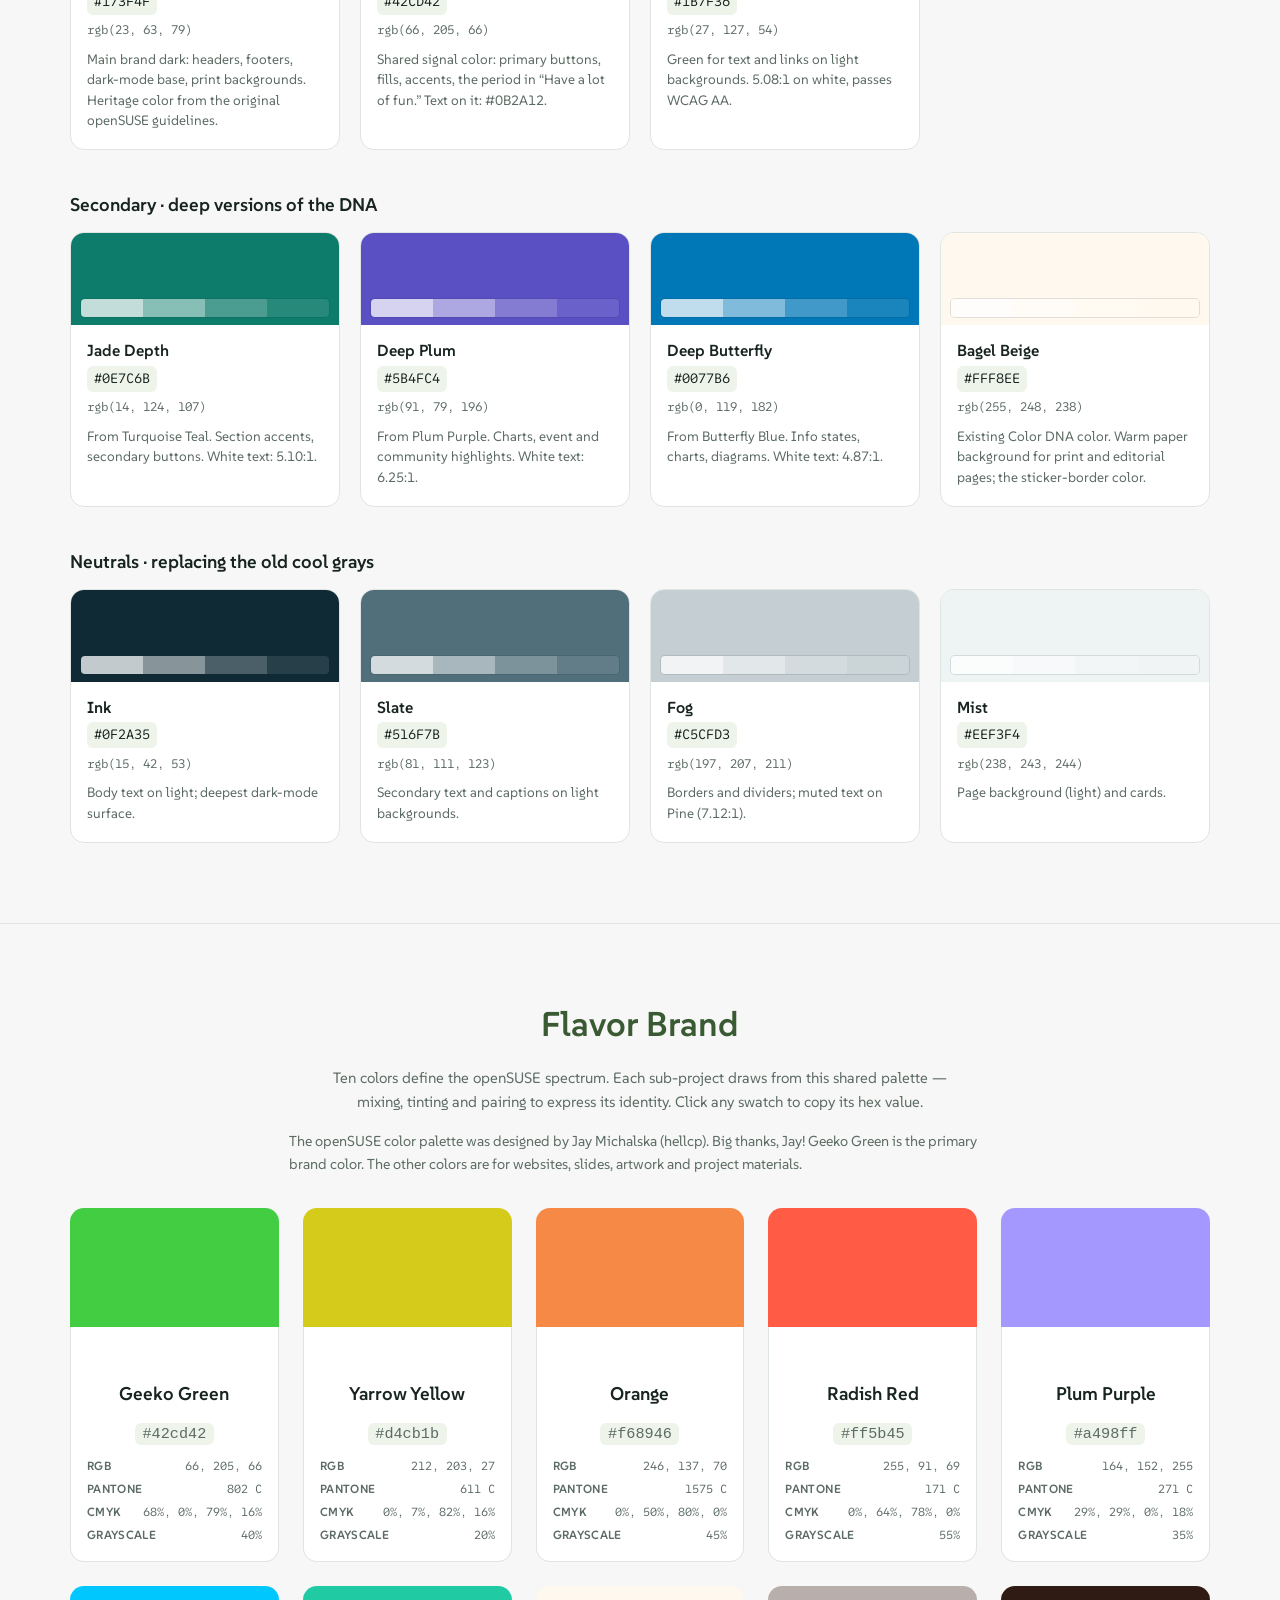
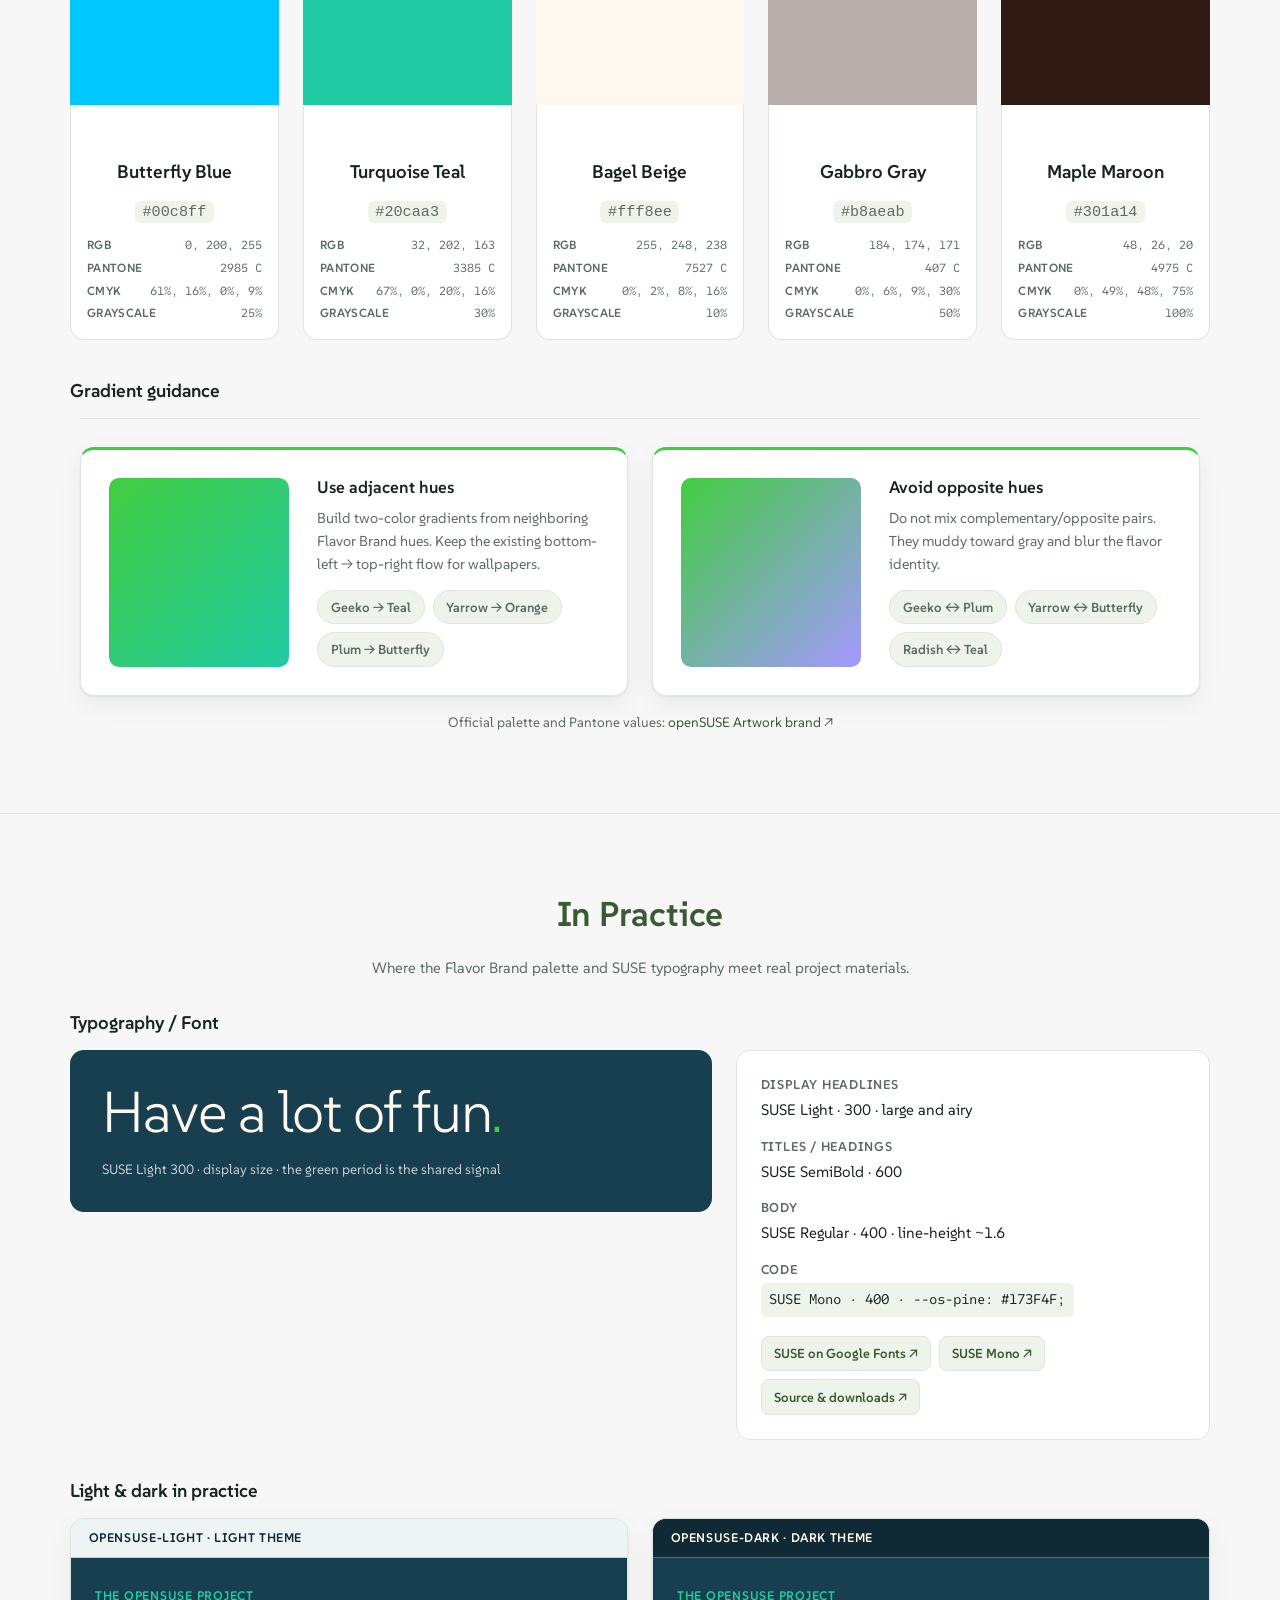
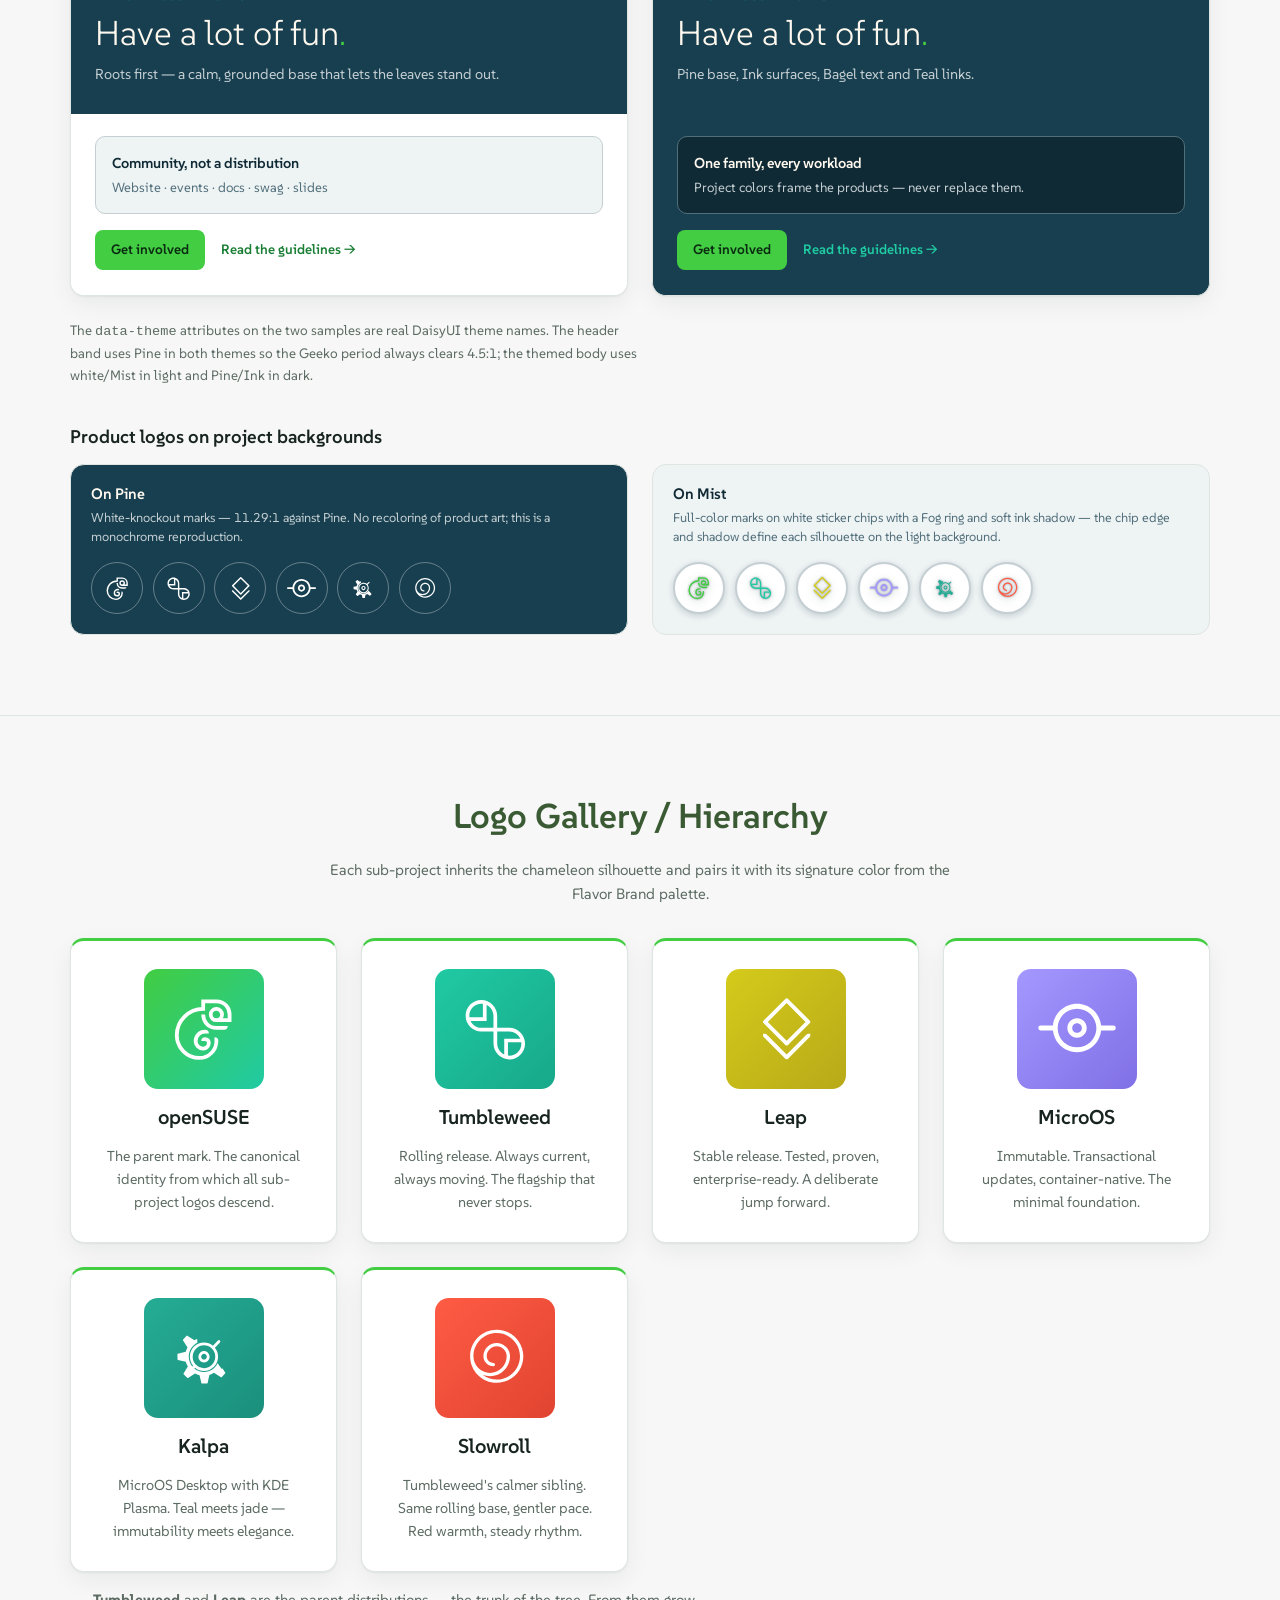
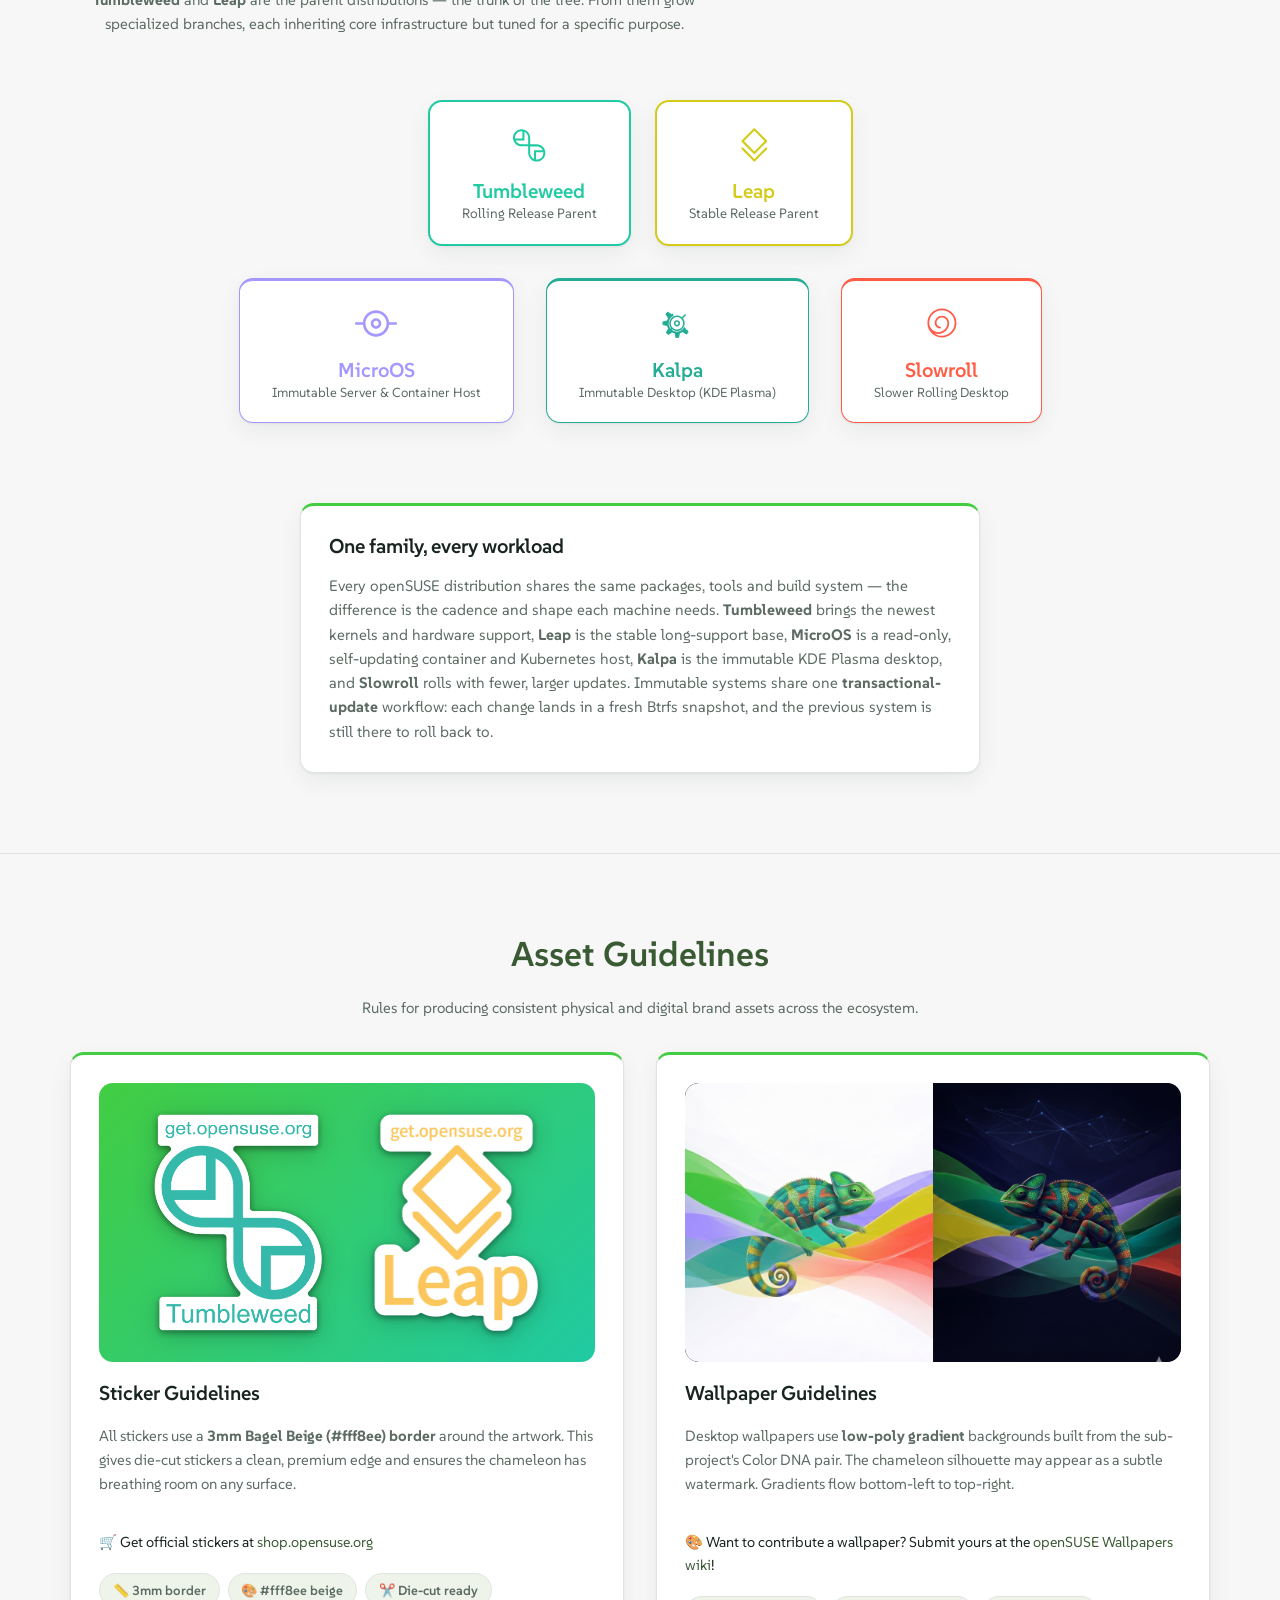
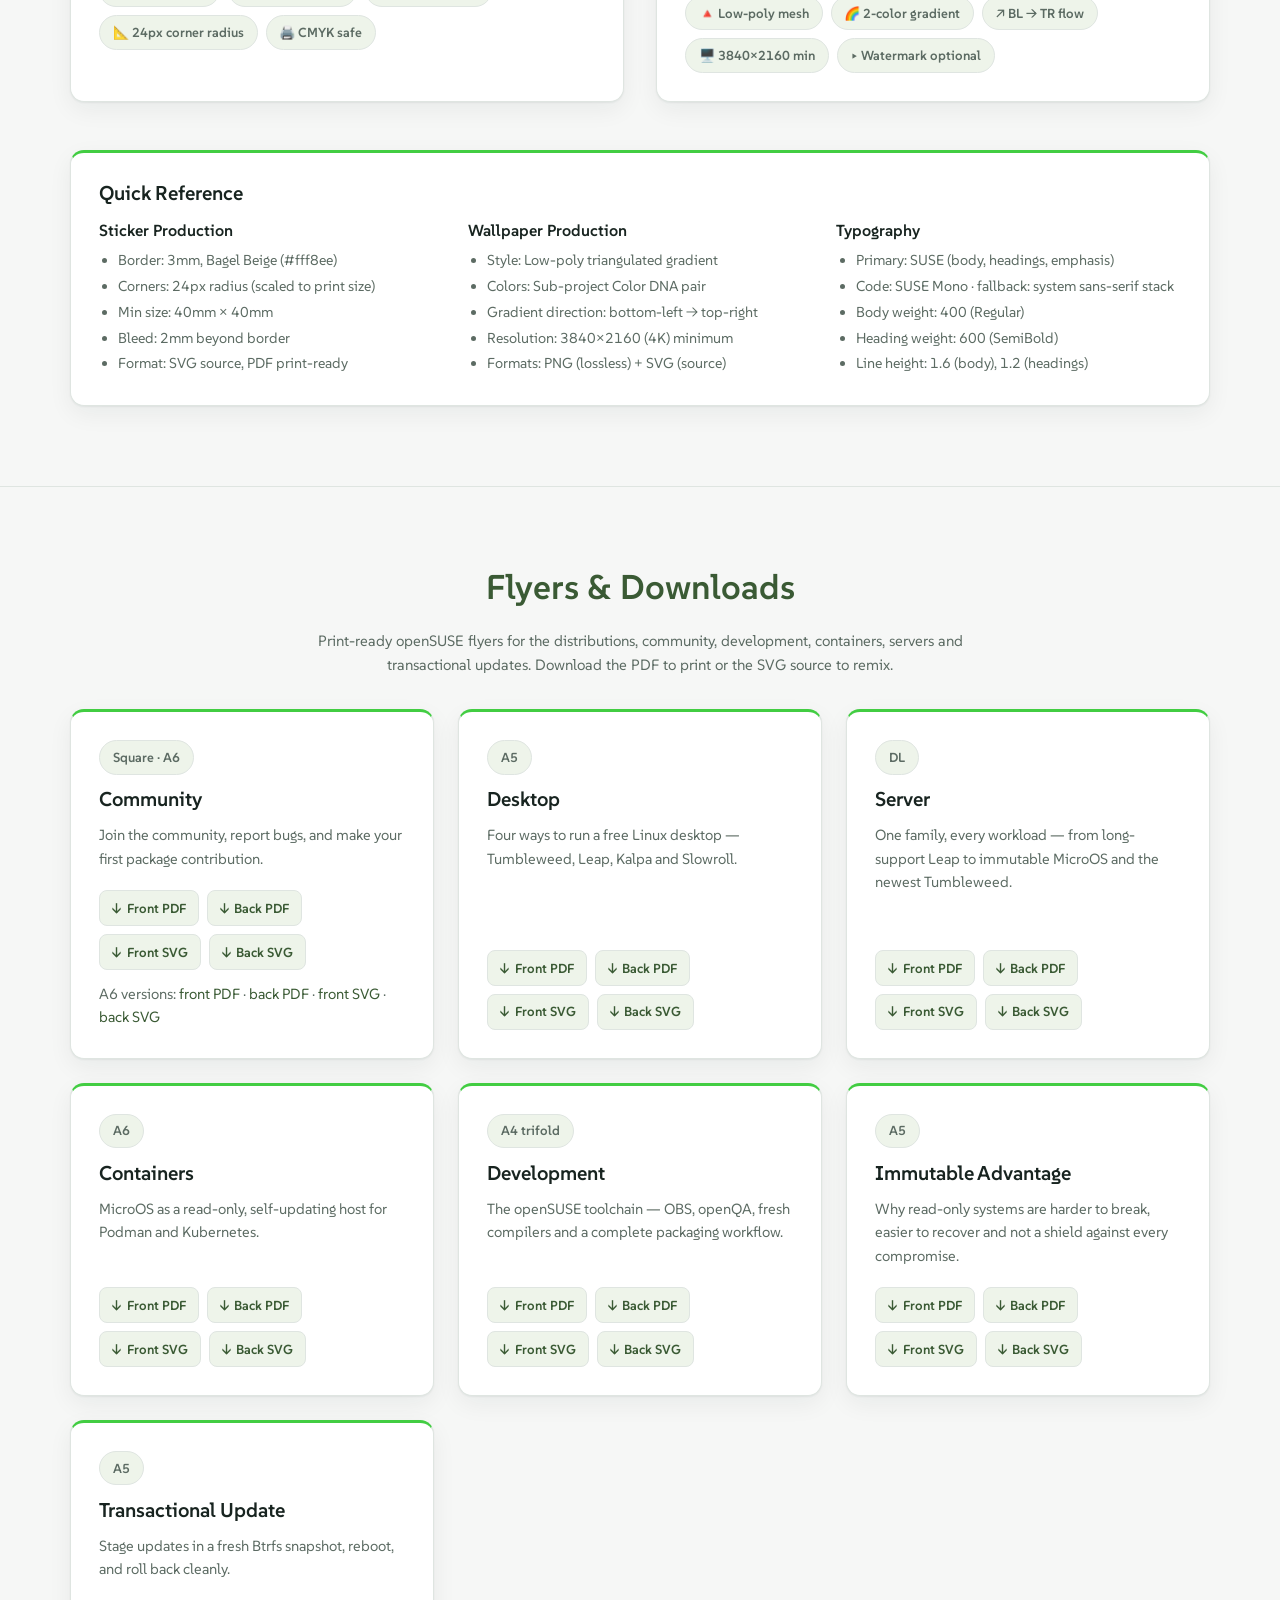
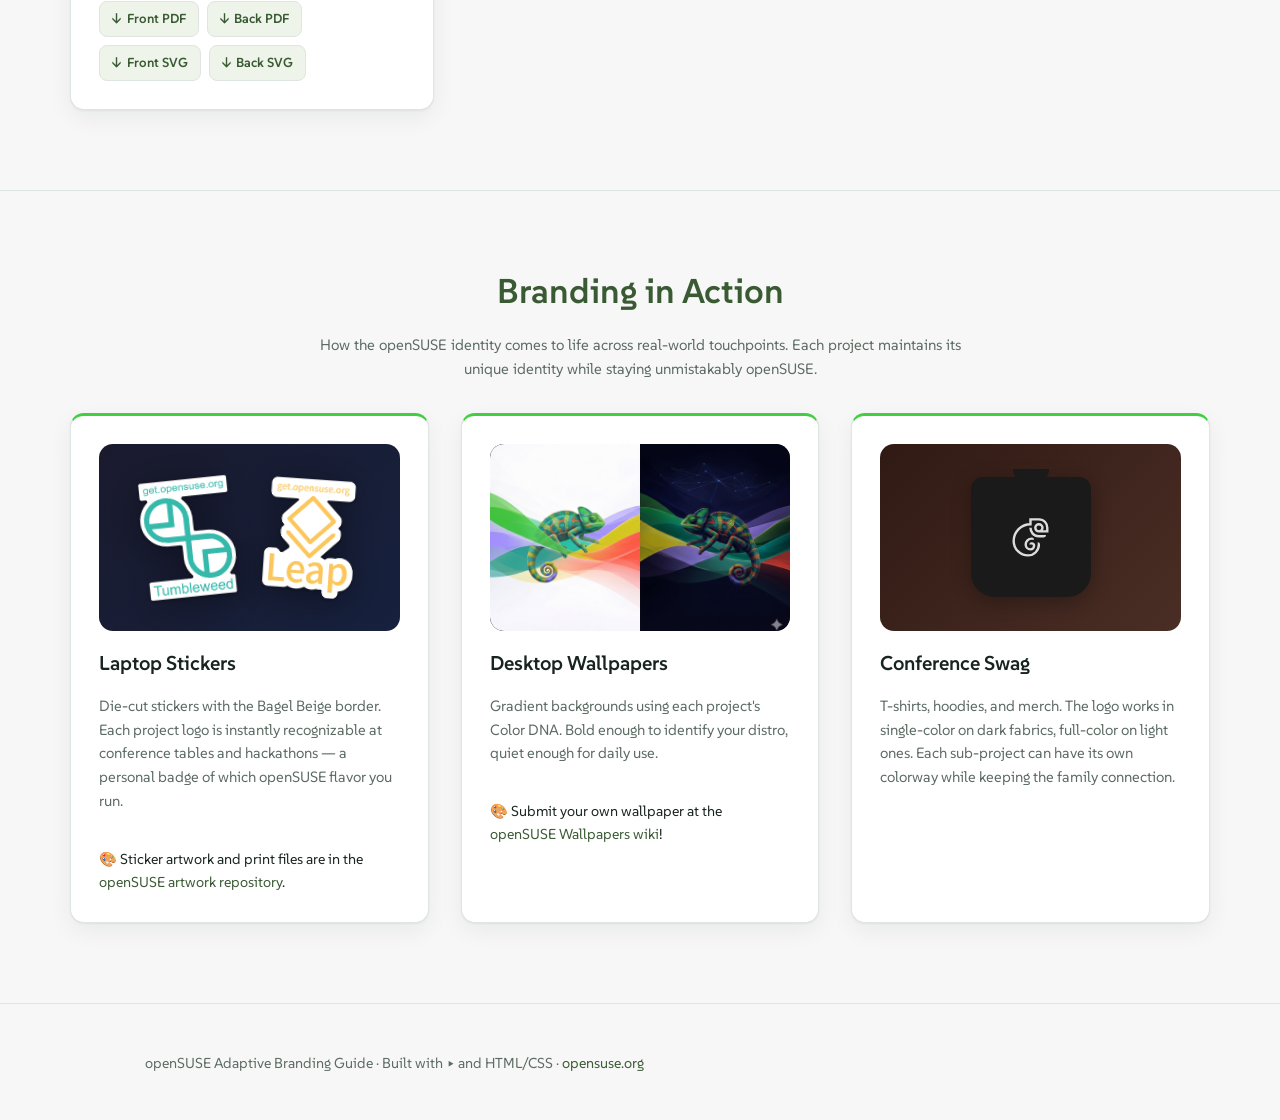
==== commit ff957ae9: "Update index.html" ====
--- a/index.html
+++ b/index.html
@@ -630,7 +630,7 @@
 
     </div>
 
-    <p class="text-muted mt-1" style="margin-bottom:2rem;">
+    <p class="text-center text-muted mt-1" style="margin-bottom:2rem;">
       <strong>Tumbleweed</strong> and <strong>Leap</strong> are the parent distributions —
       the trunk of the tree. From them grow specialized branches, each inheriting core
       infrastructure but tuned for a specific purpose.
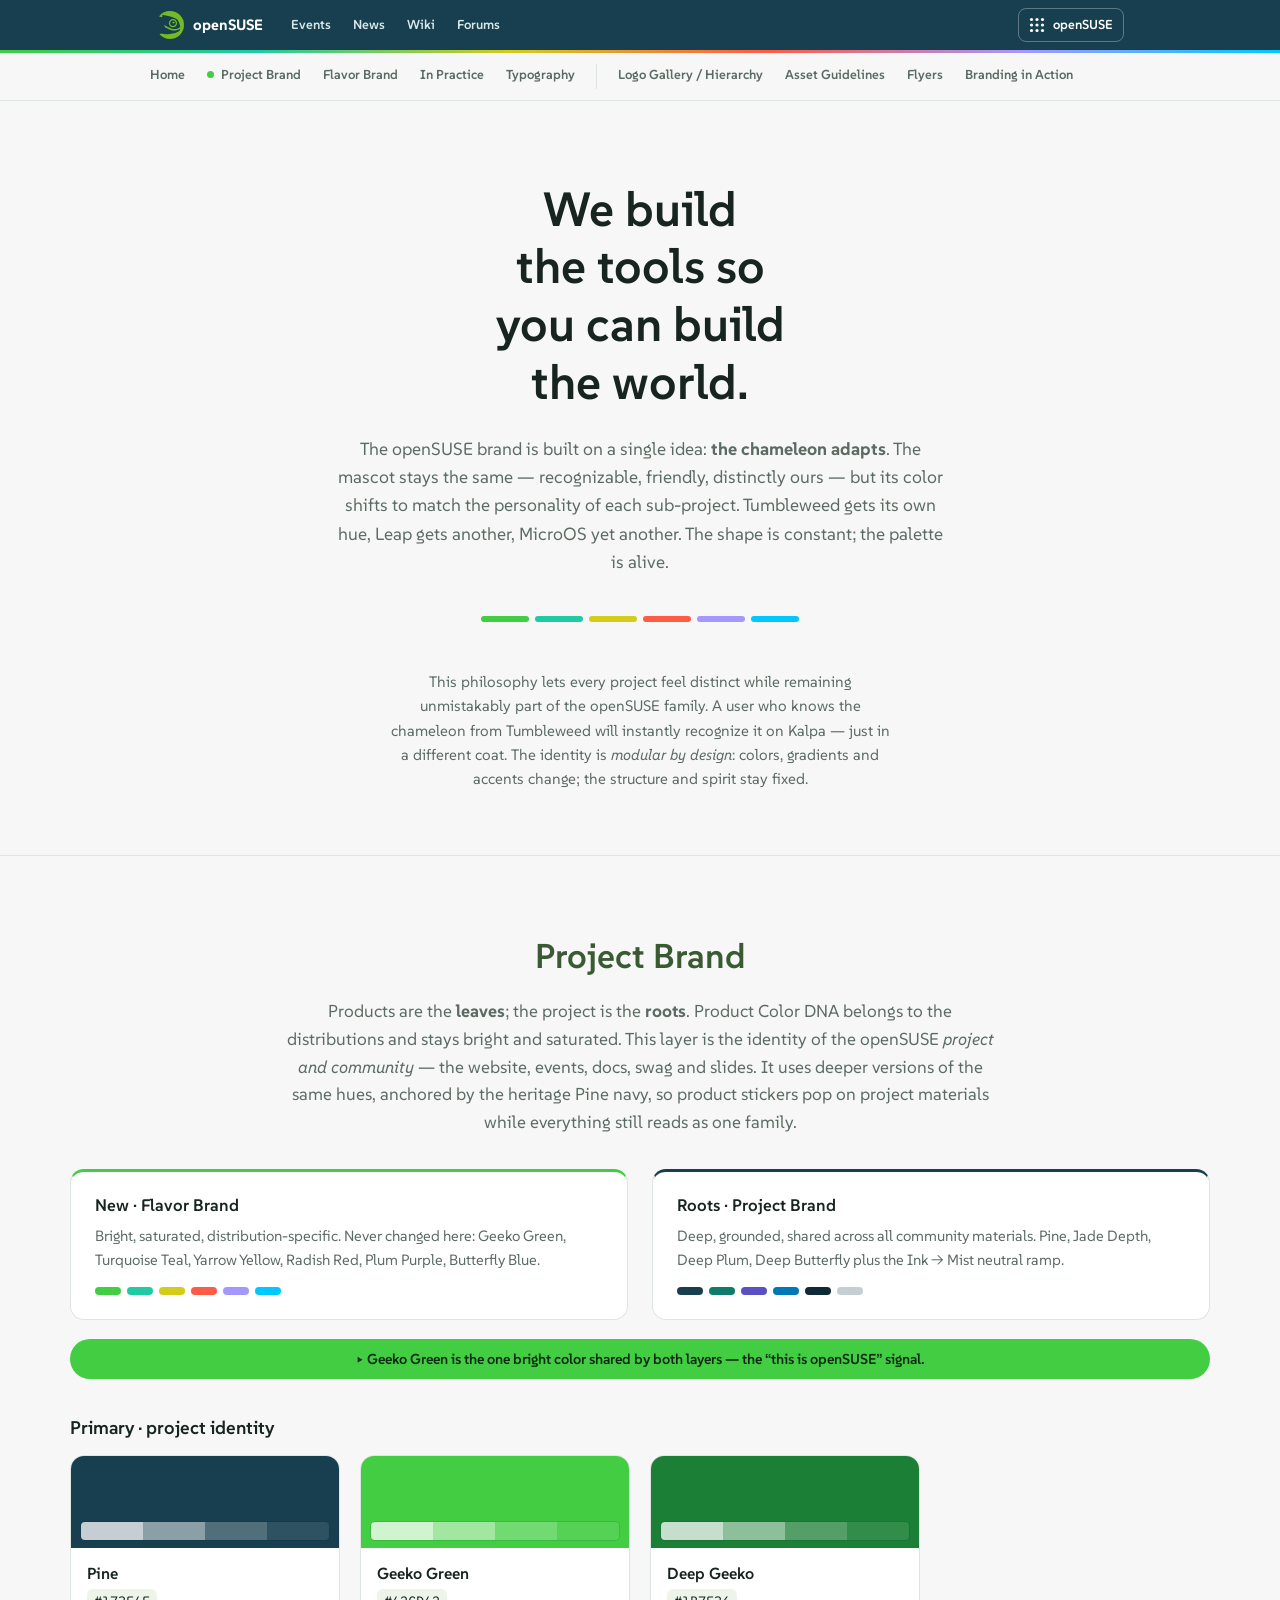
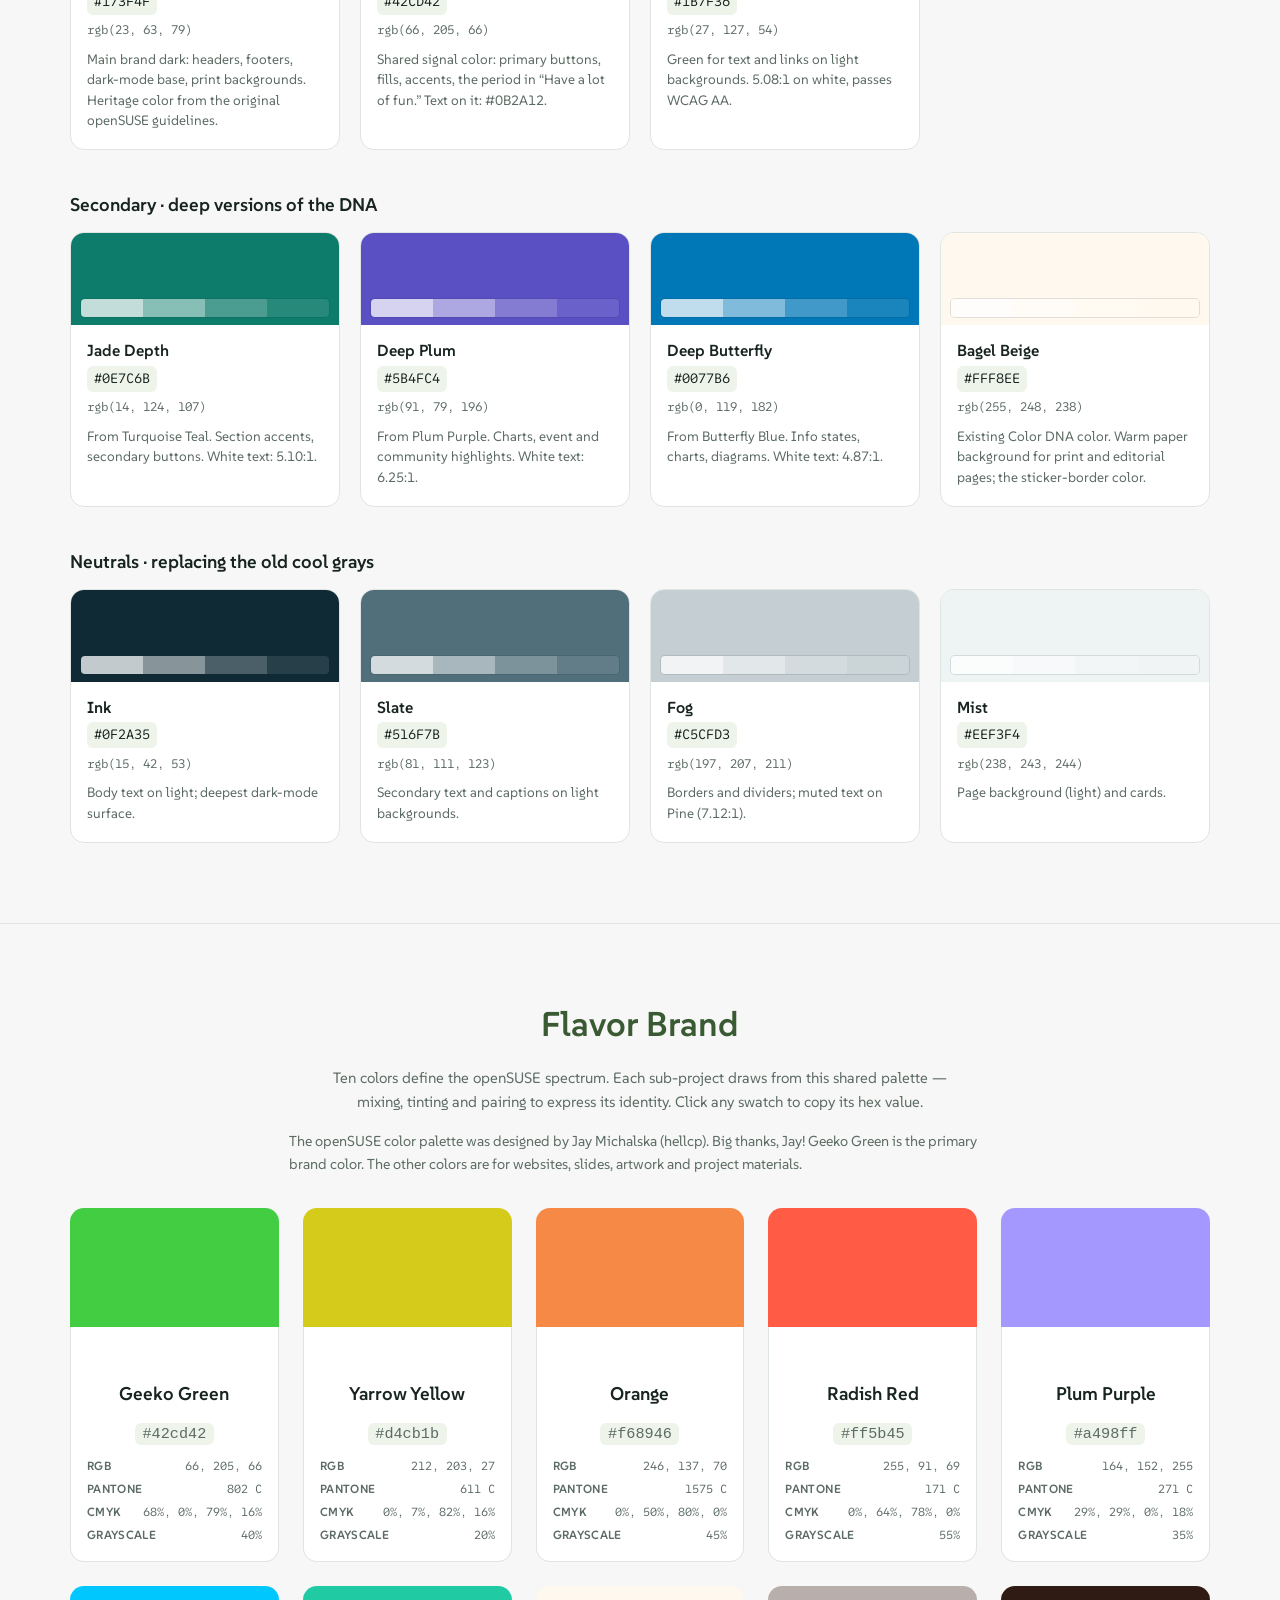
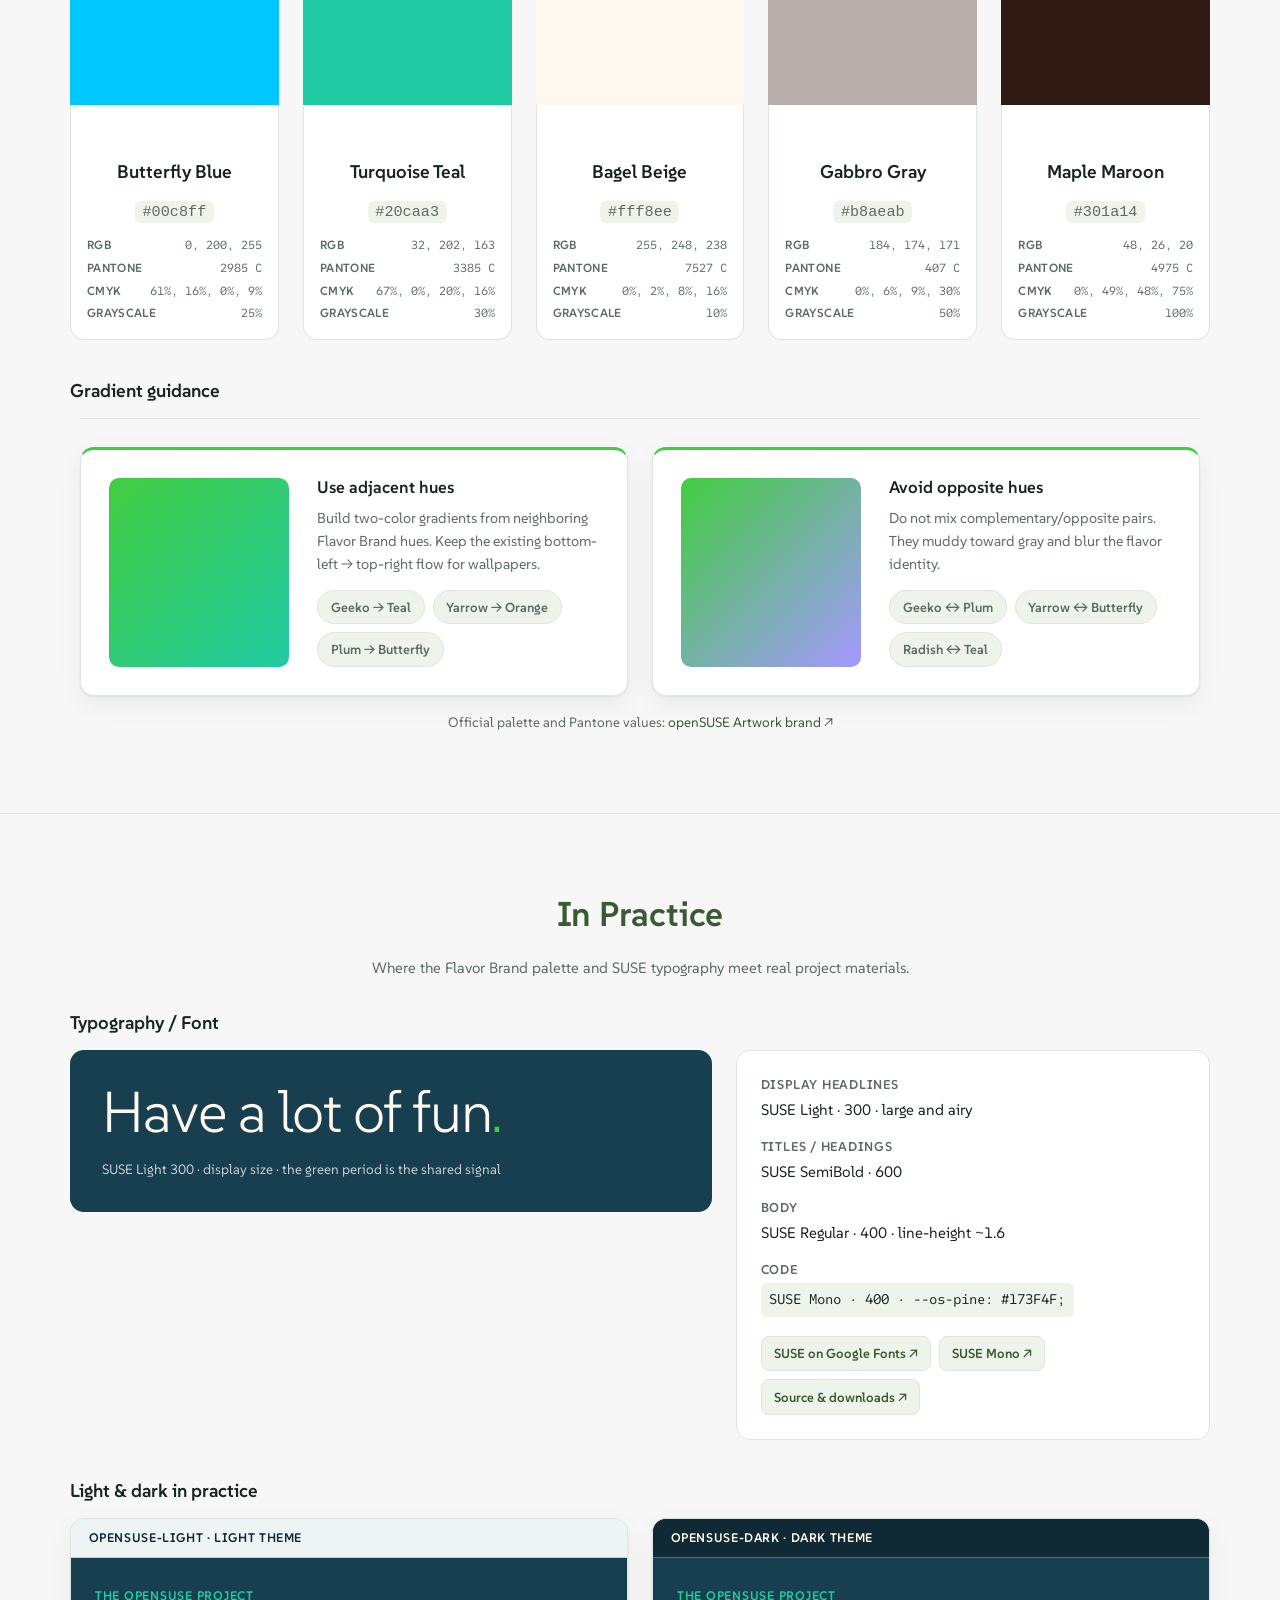
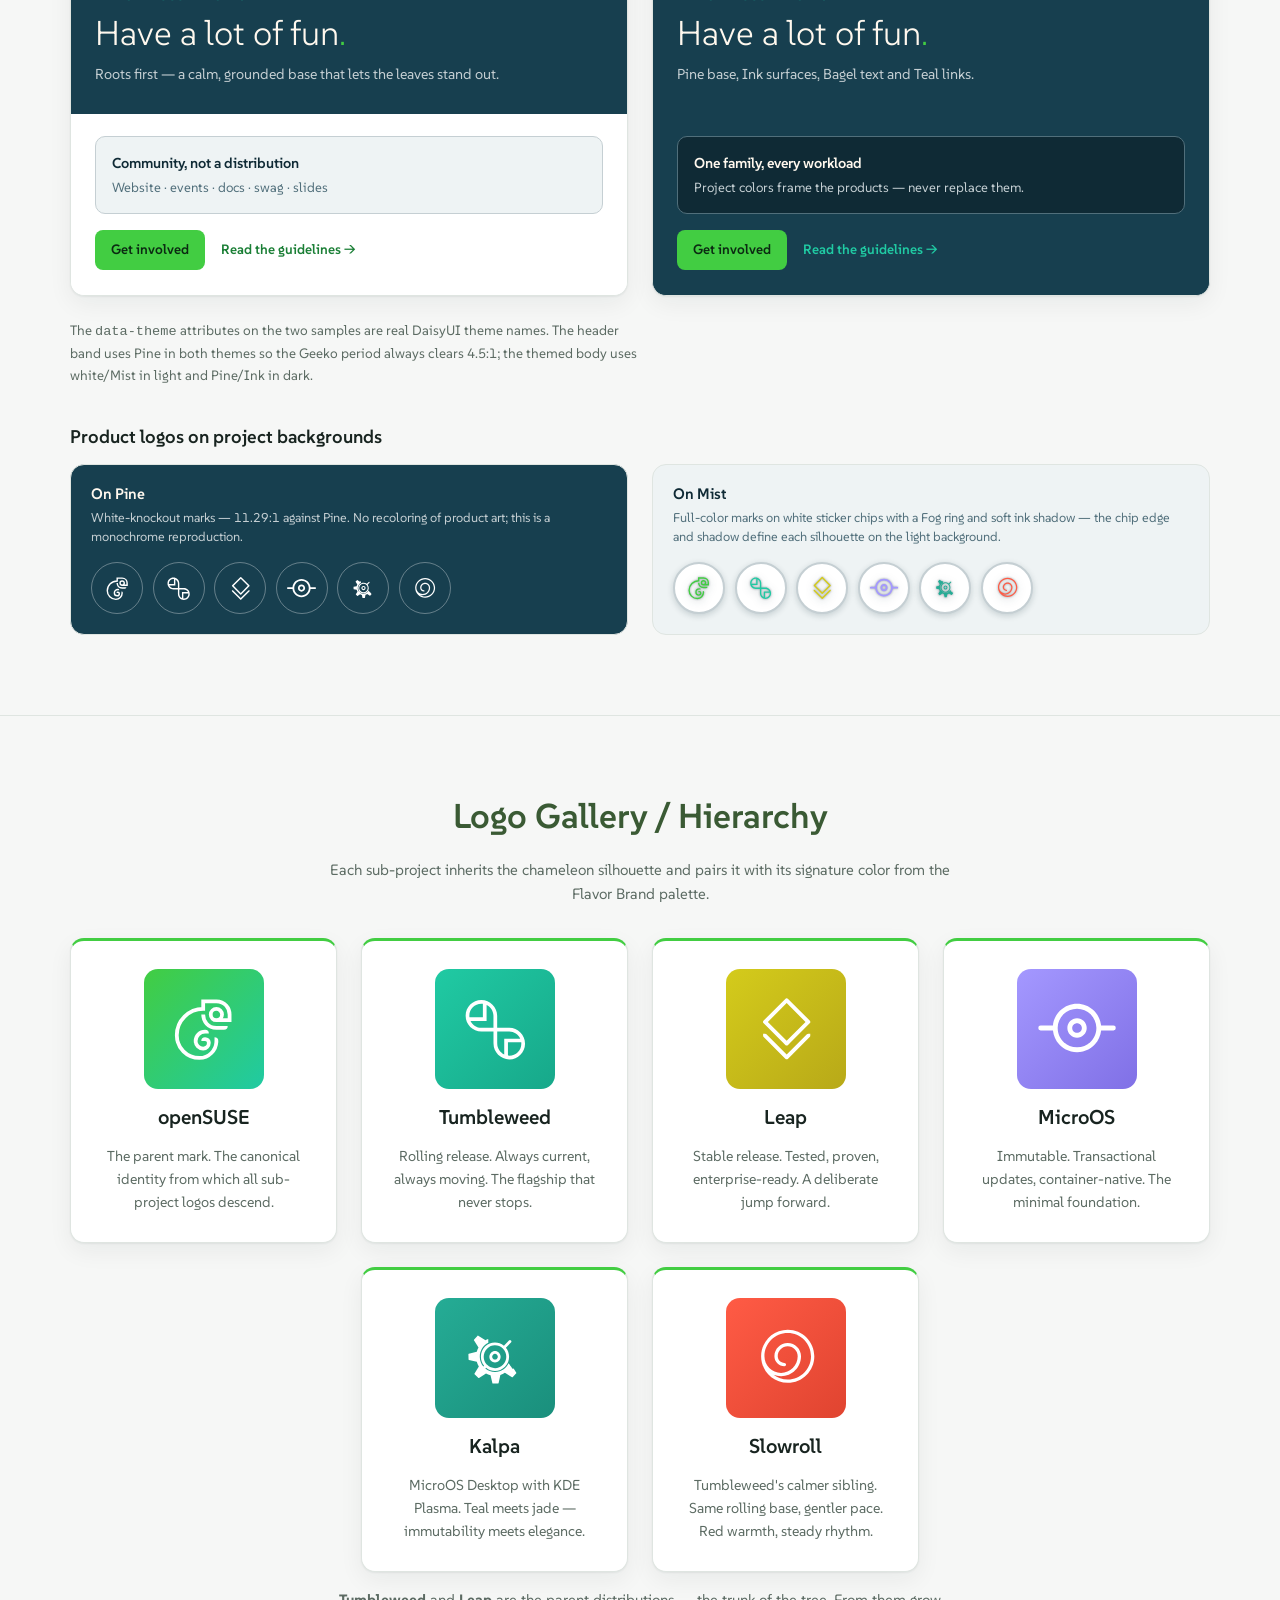
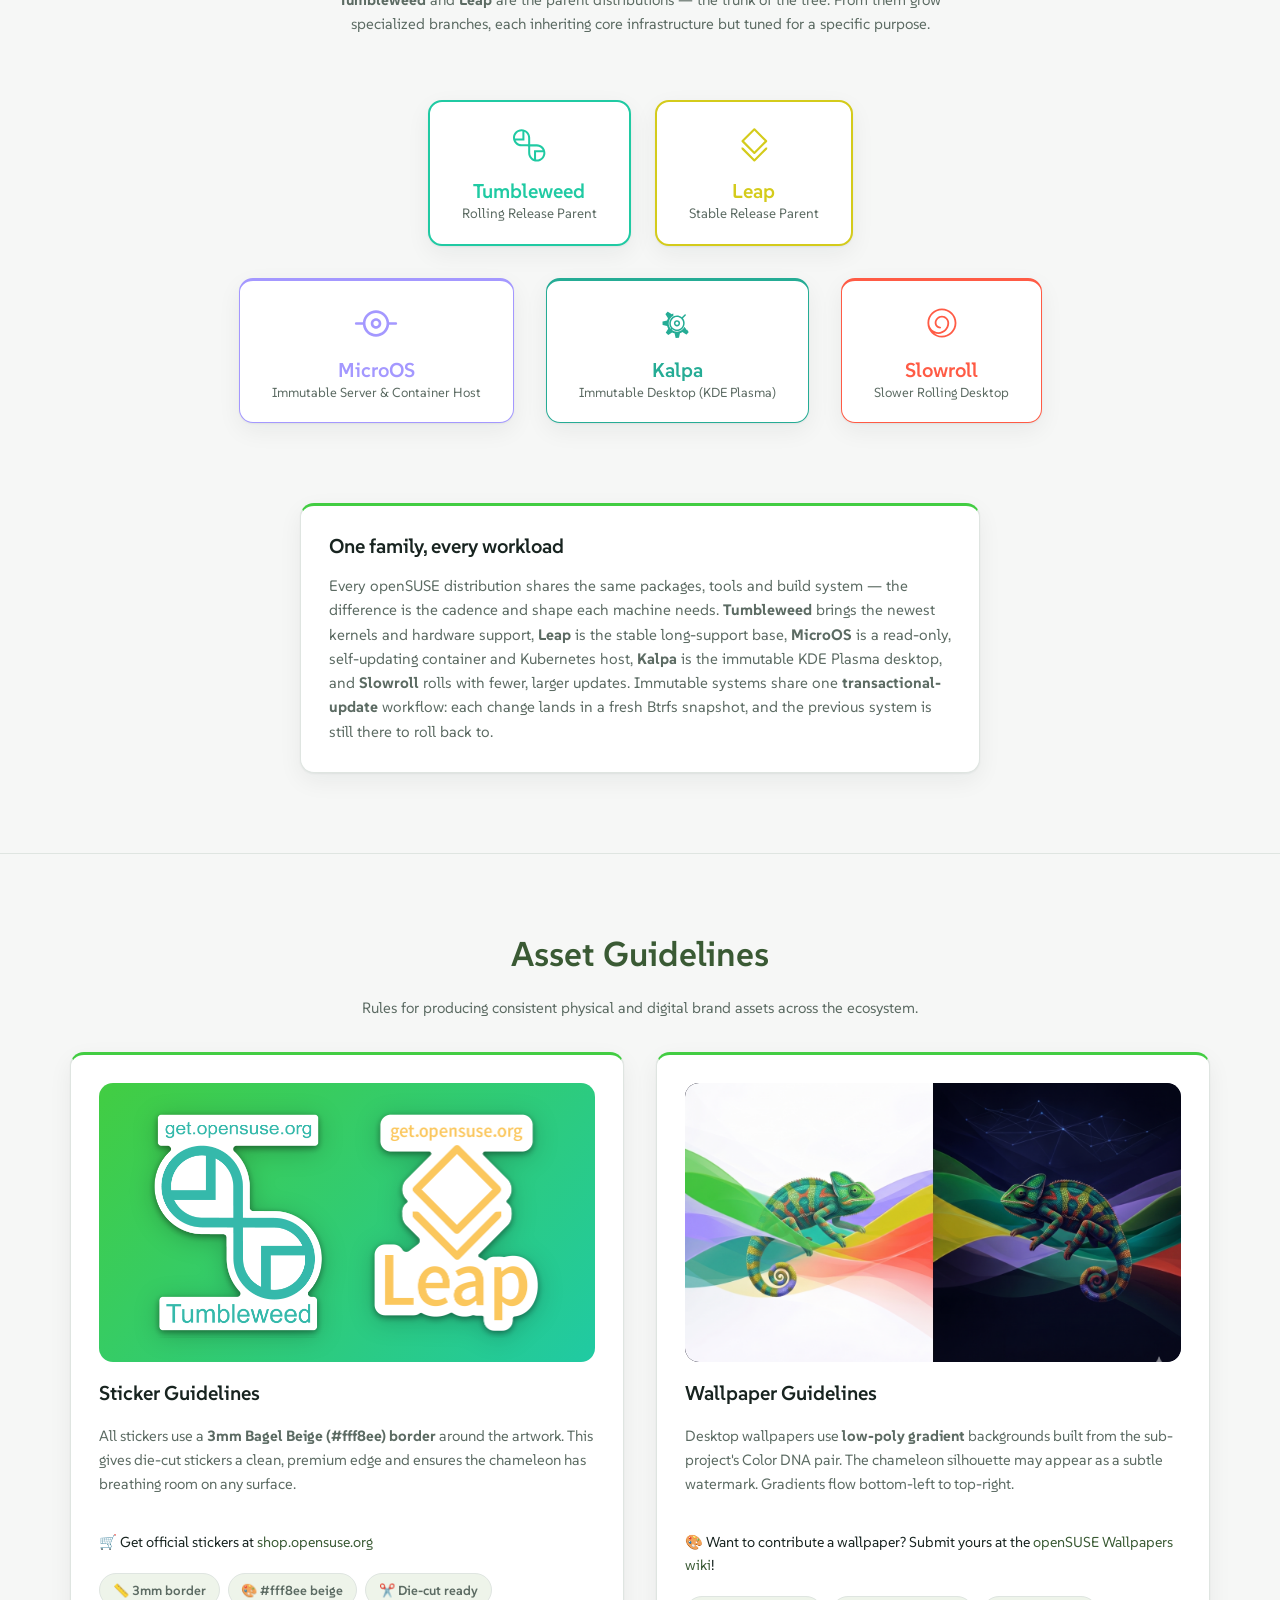
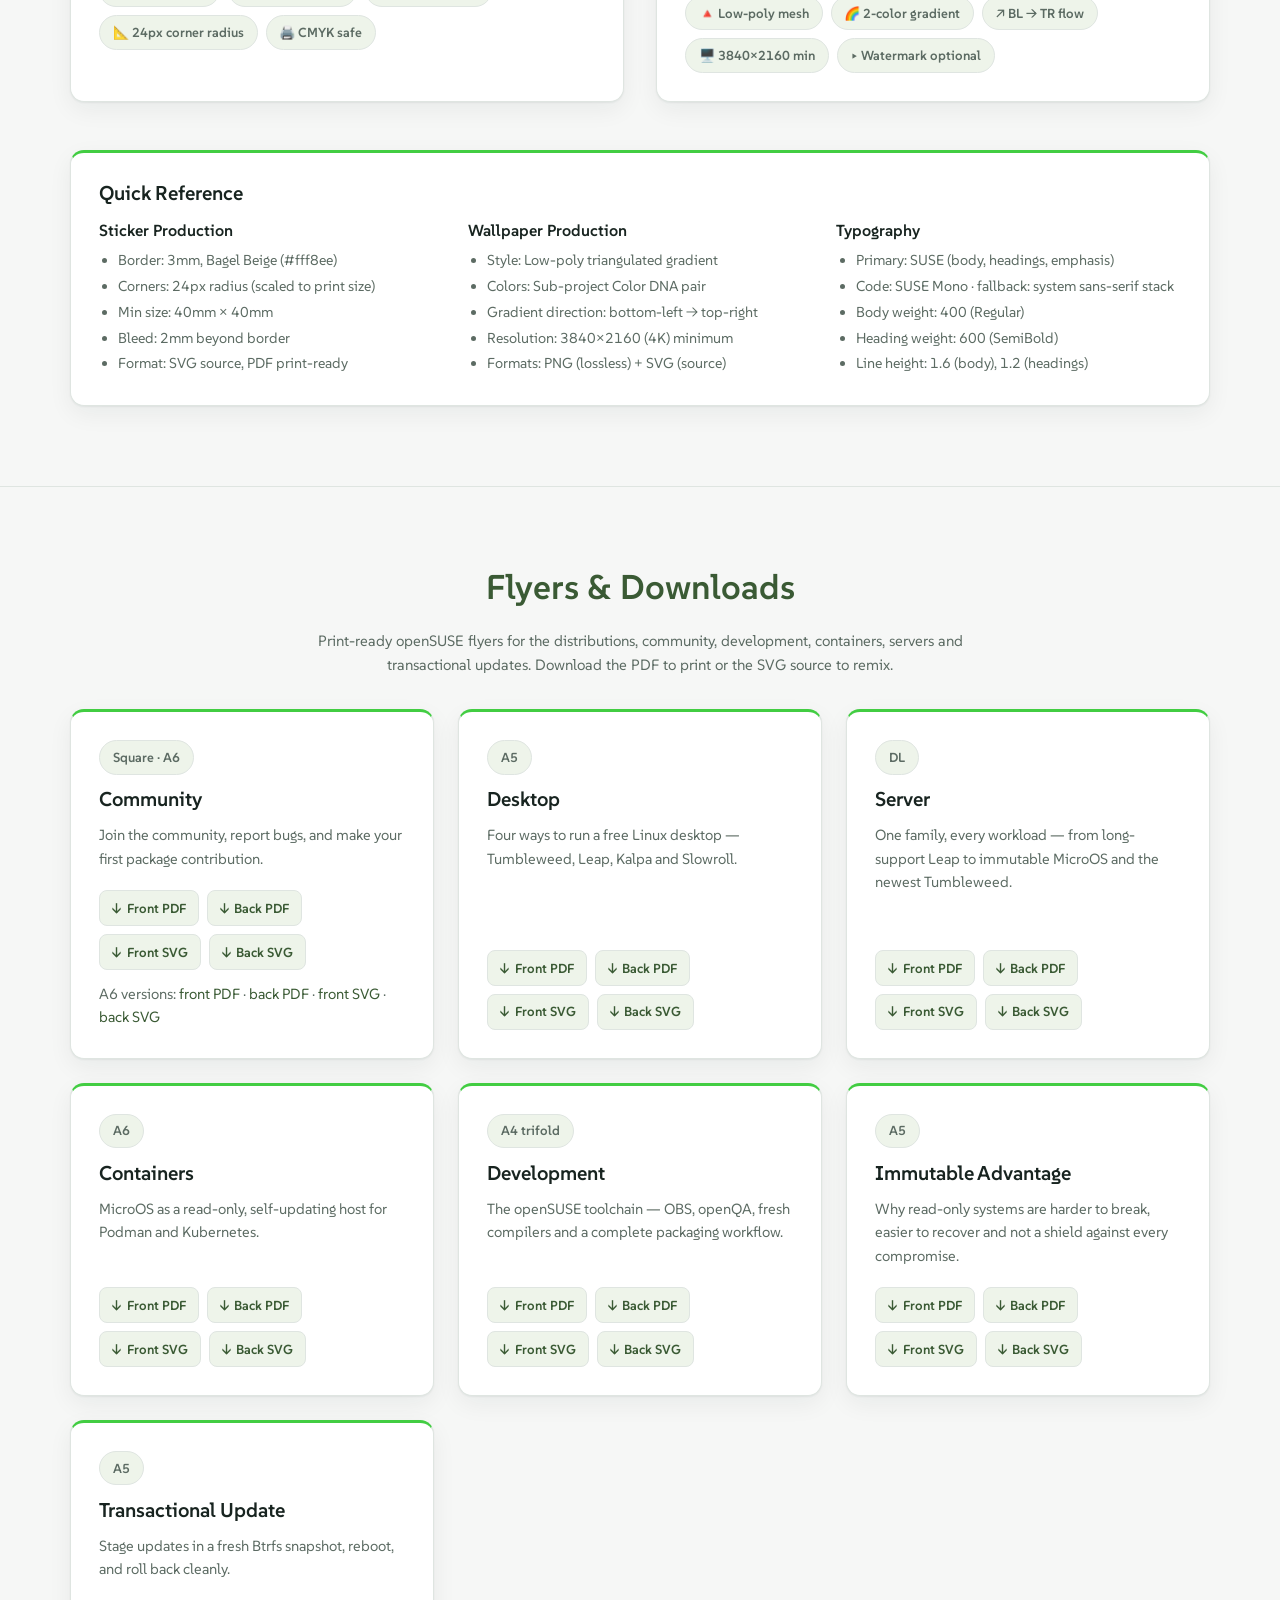
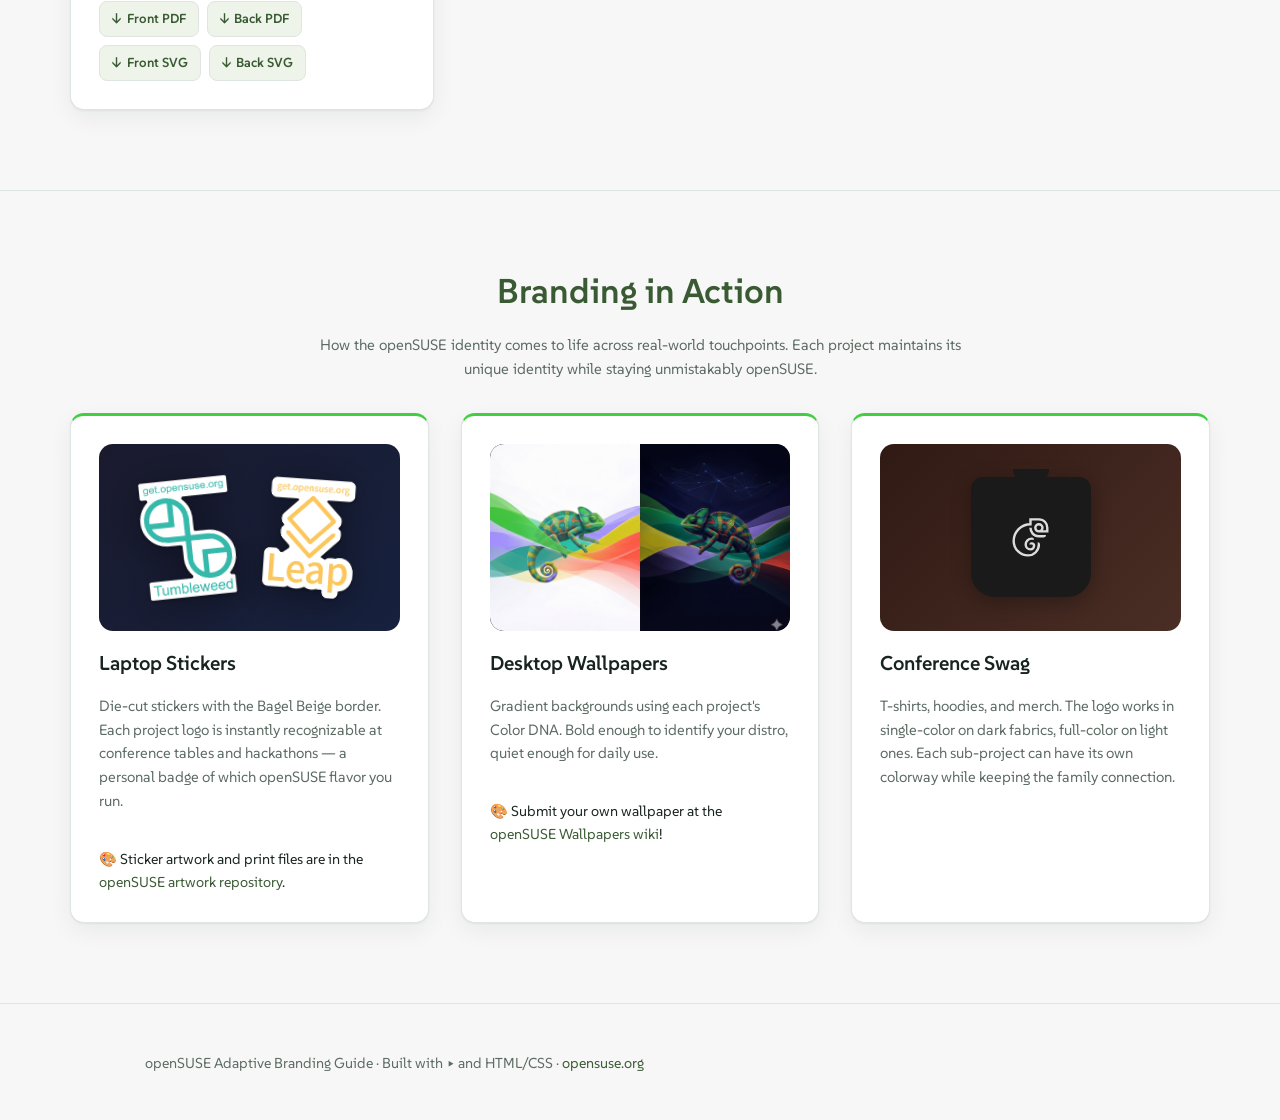
==== commit bd37a240: "center" ====
--- a/index.html
+++ b/index.html
@@ -630,7 +630,7 @@
 
     </div>
 
-    <p class="text-center text-muted mt-1" style="margin-bottom:2rem;">
+    <p class="text-center text-muted mt-1" style="margin-bottom:2rem; margin-inline:auto;">
       <strong>Tumbleweed</strong> and <strong>Leap</strong> are the parent distributions —
       the trunk of the tree. From them grow specialized branches, each inheriting core
       infrastructure but tuned for a specific purpose.
--- a/css/style.css
+++ b/css/style.css
@@ -280,12 +280,17 @@
 }
 
 /* --- Logo Gallery --- */
+/* Flex keeps an incomplete last row centered instead of hugging the left edge.
+   The basis matches the old four-column width: (1140px - 3 × 1.5rem) / 4. */
 .logo-grid {
-  display: grid;
-  grid-template-columns: repeat(auto-fill, minmax(260px, 1fr));
+  display: flex;
+  flex-wrap: wrap;
+  justify-content: center;
   gap: 1.5rem;
 }
 .logo-card {
+  flex: 0 0 calc((var(--max-w) - 4.5rem) / 4);
+  max-width: 100%;
   text-align: center;
   display: flex;
   flex-direction: column;
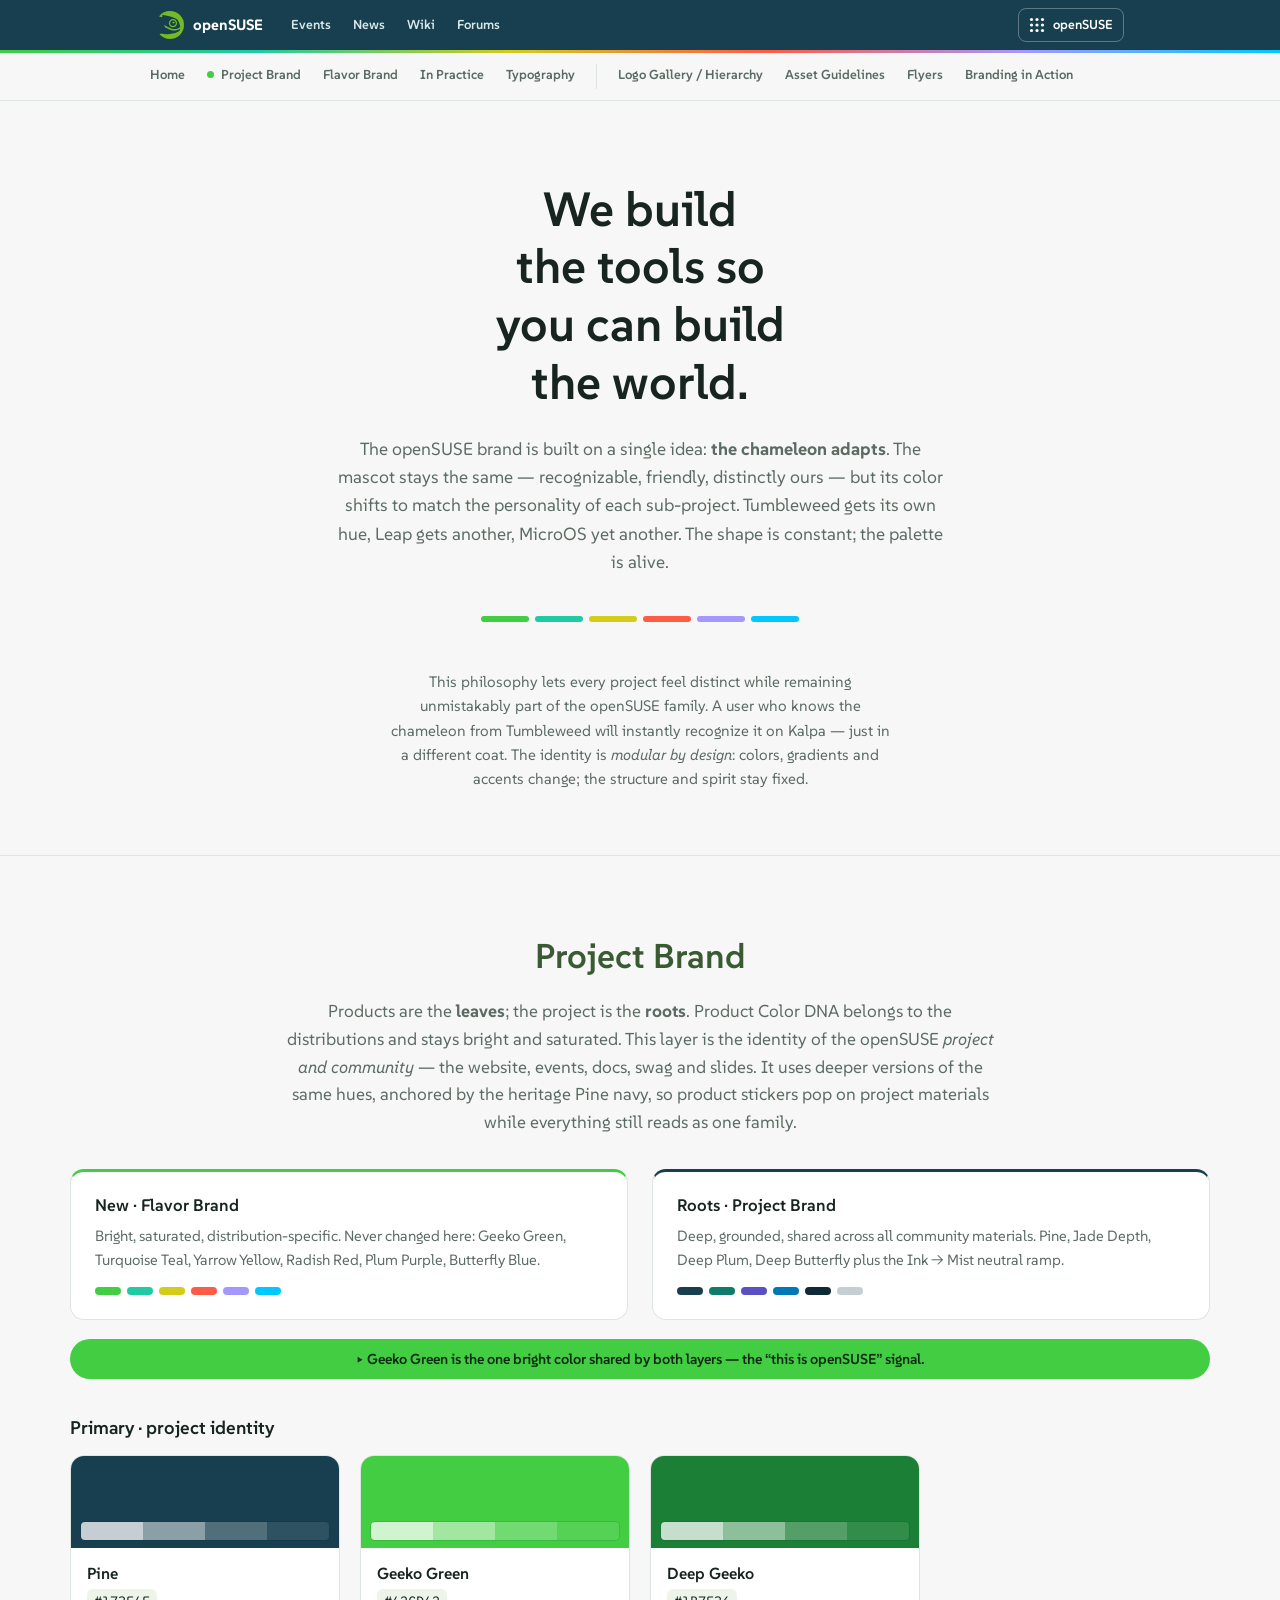
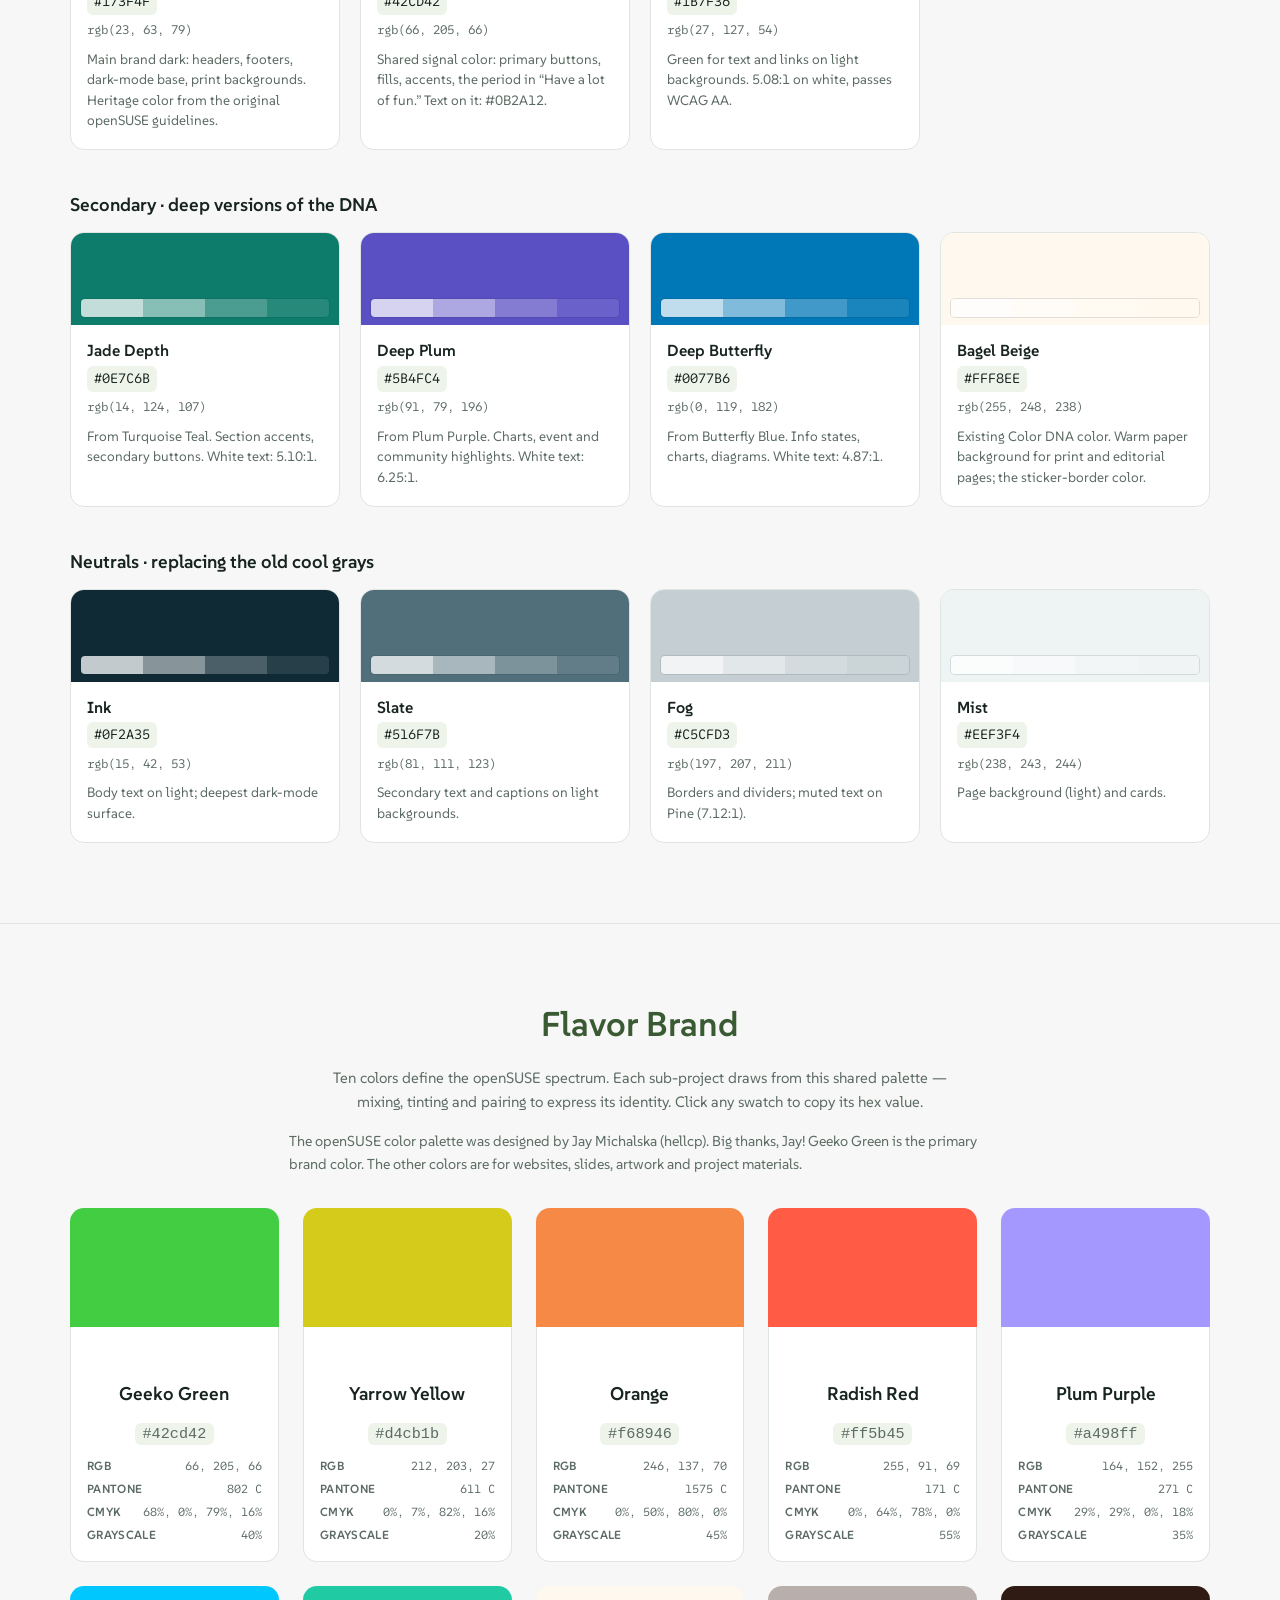
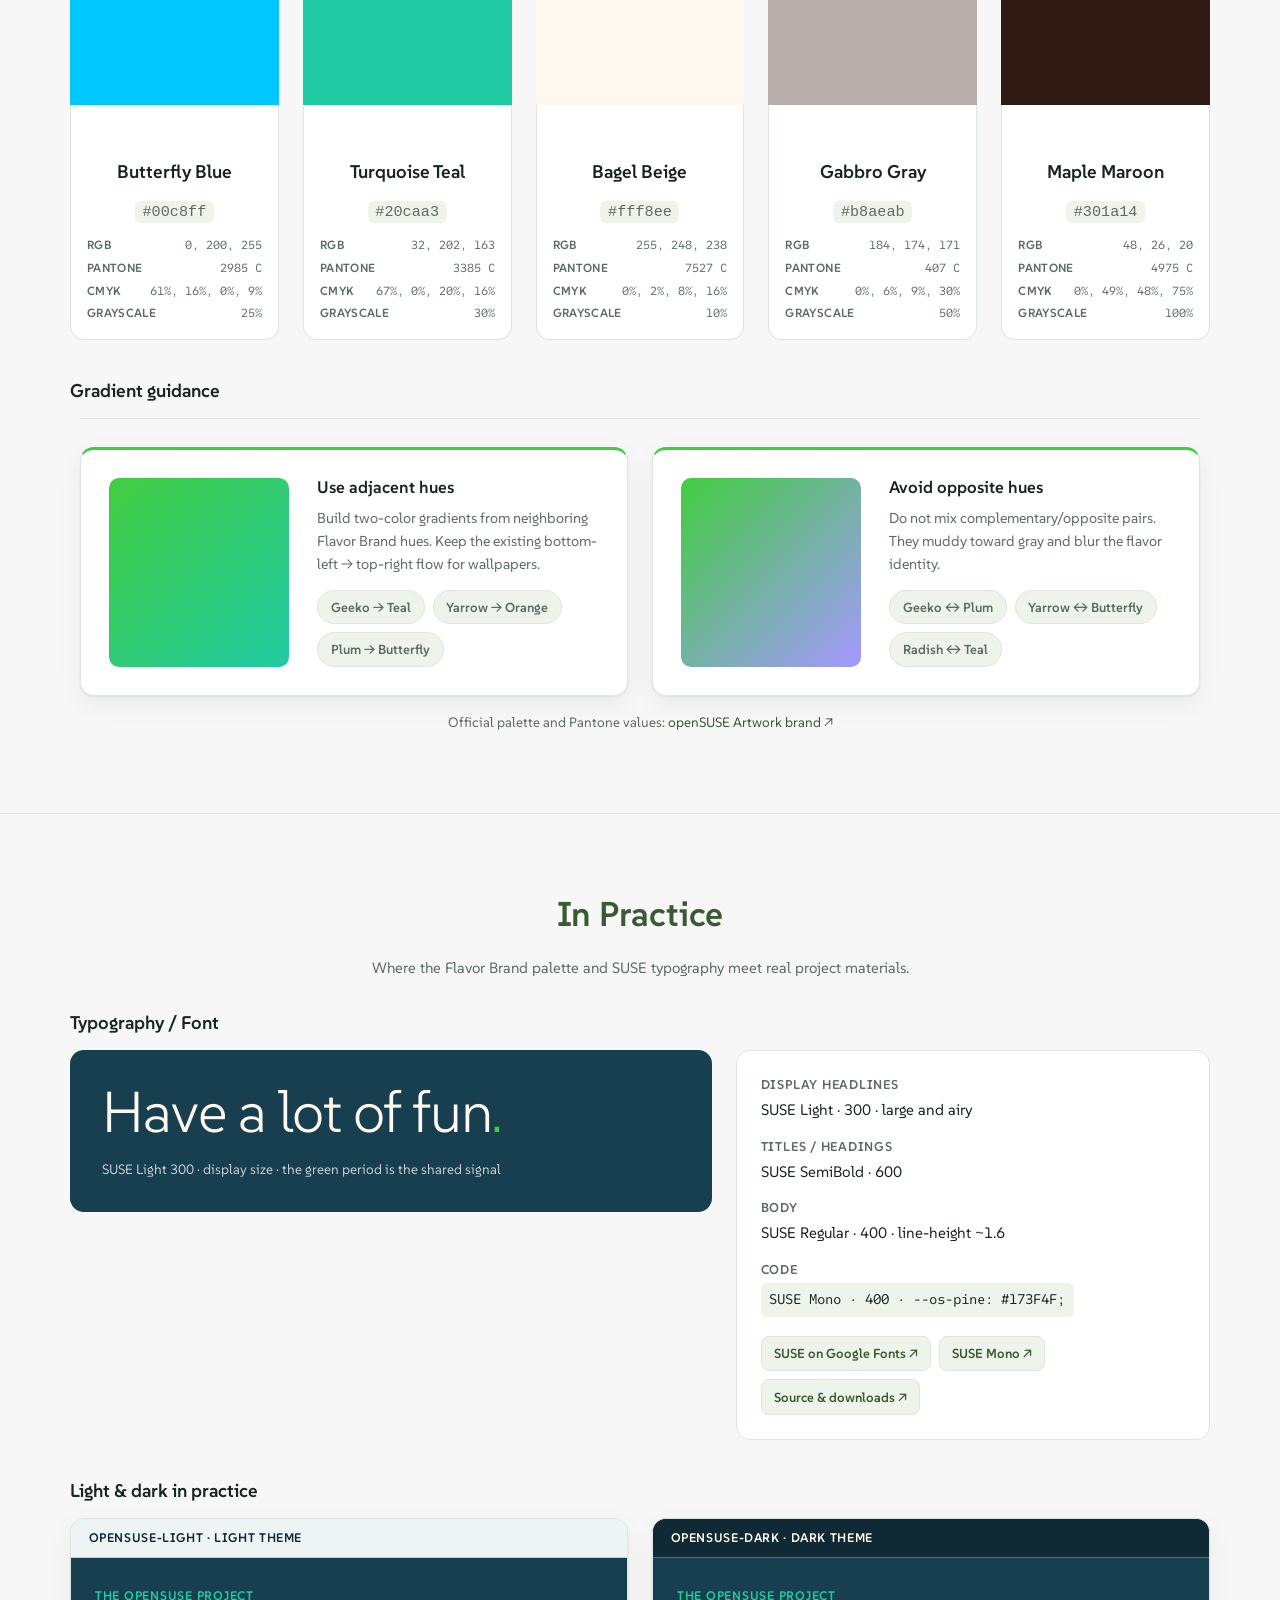
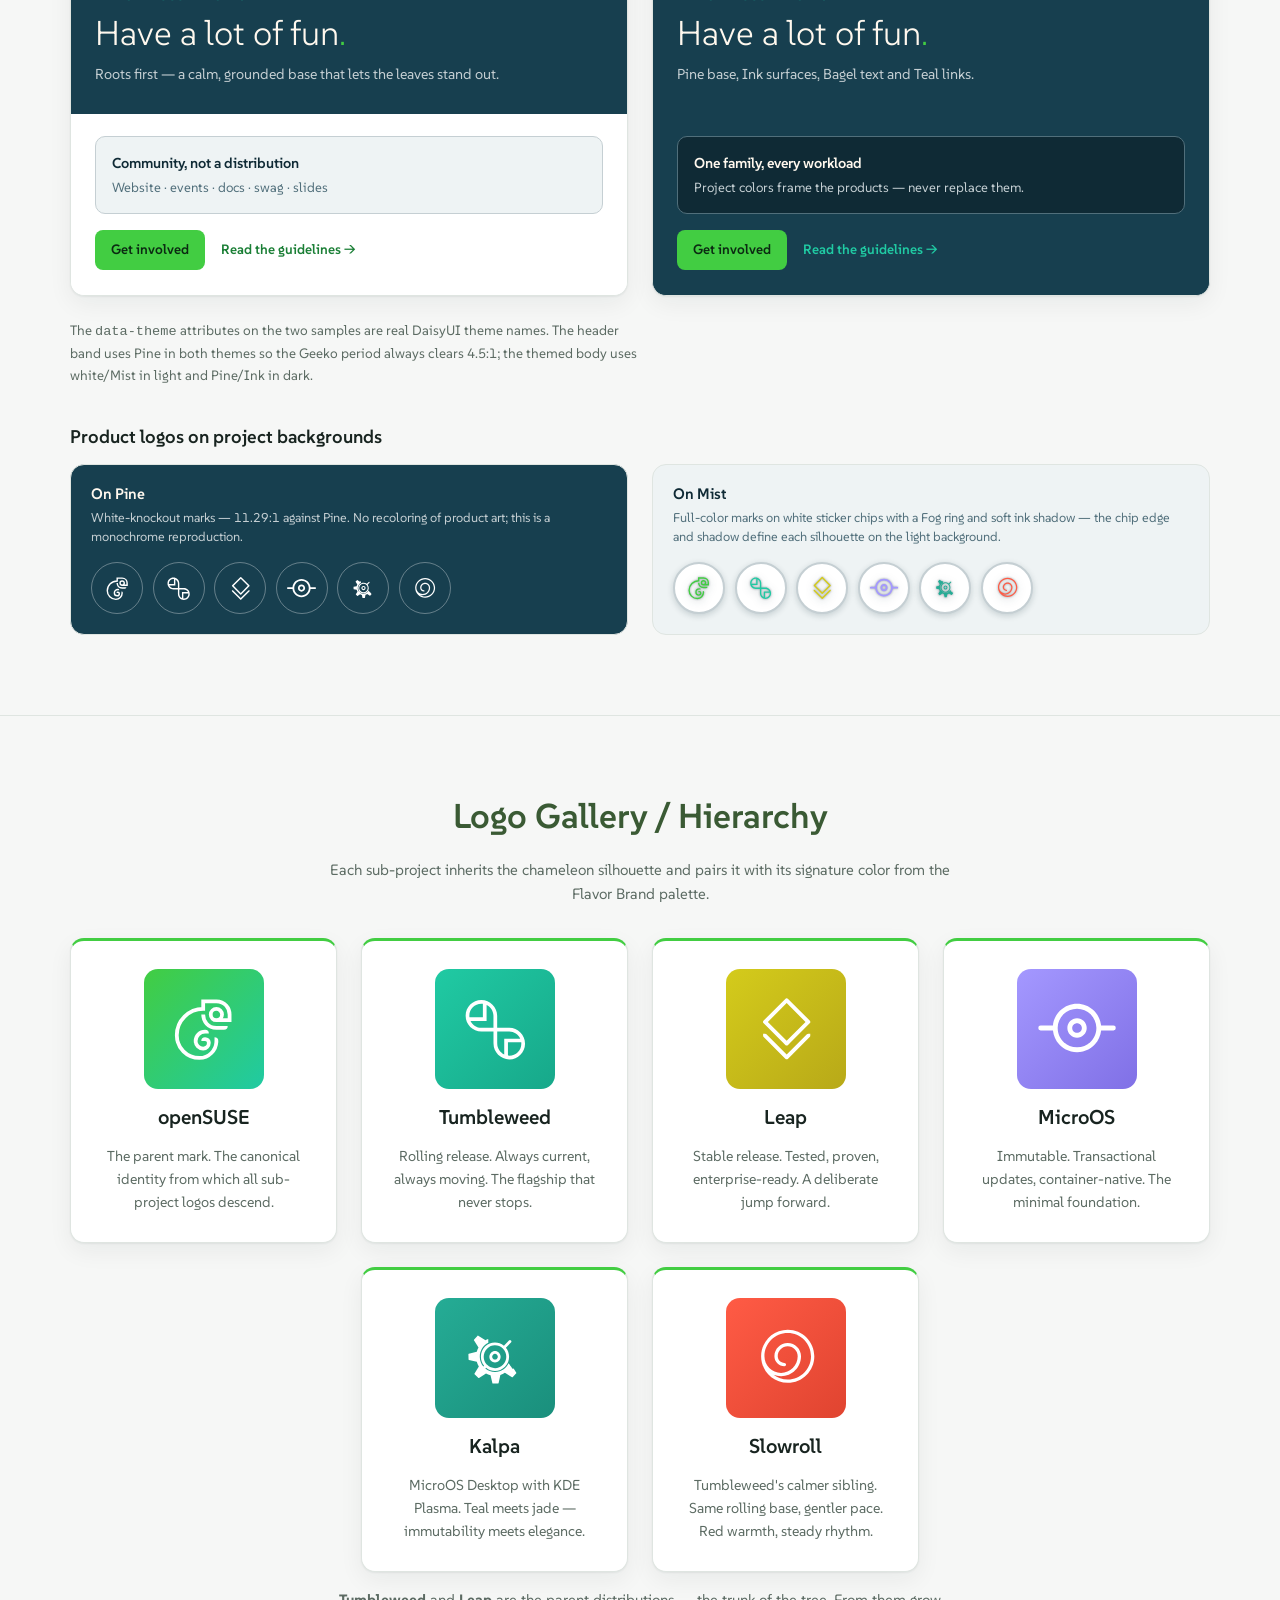
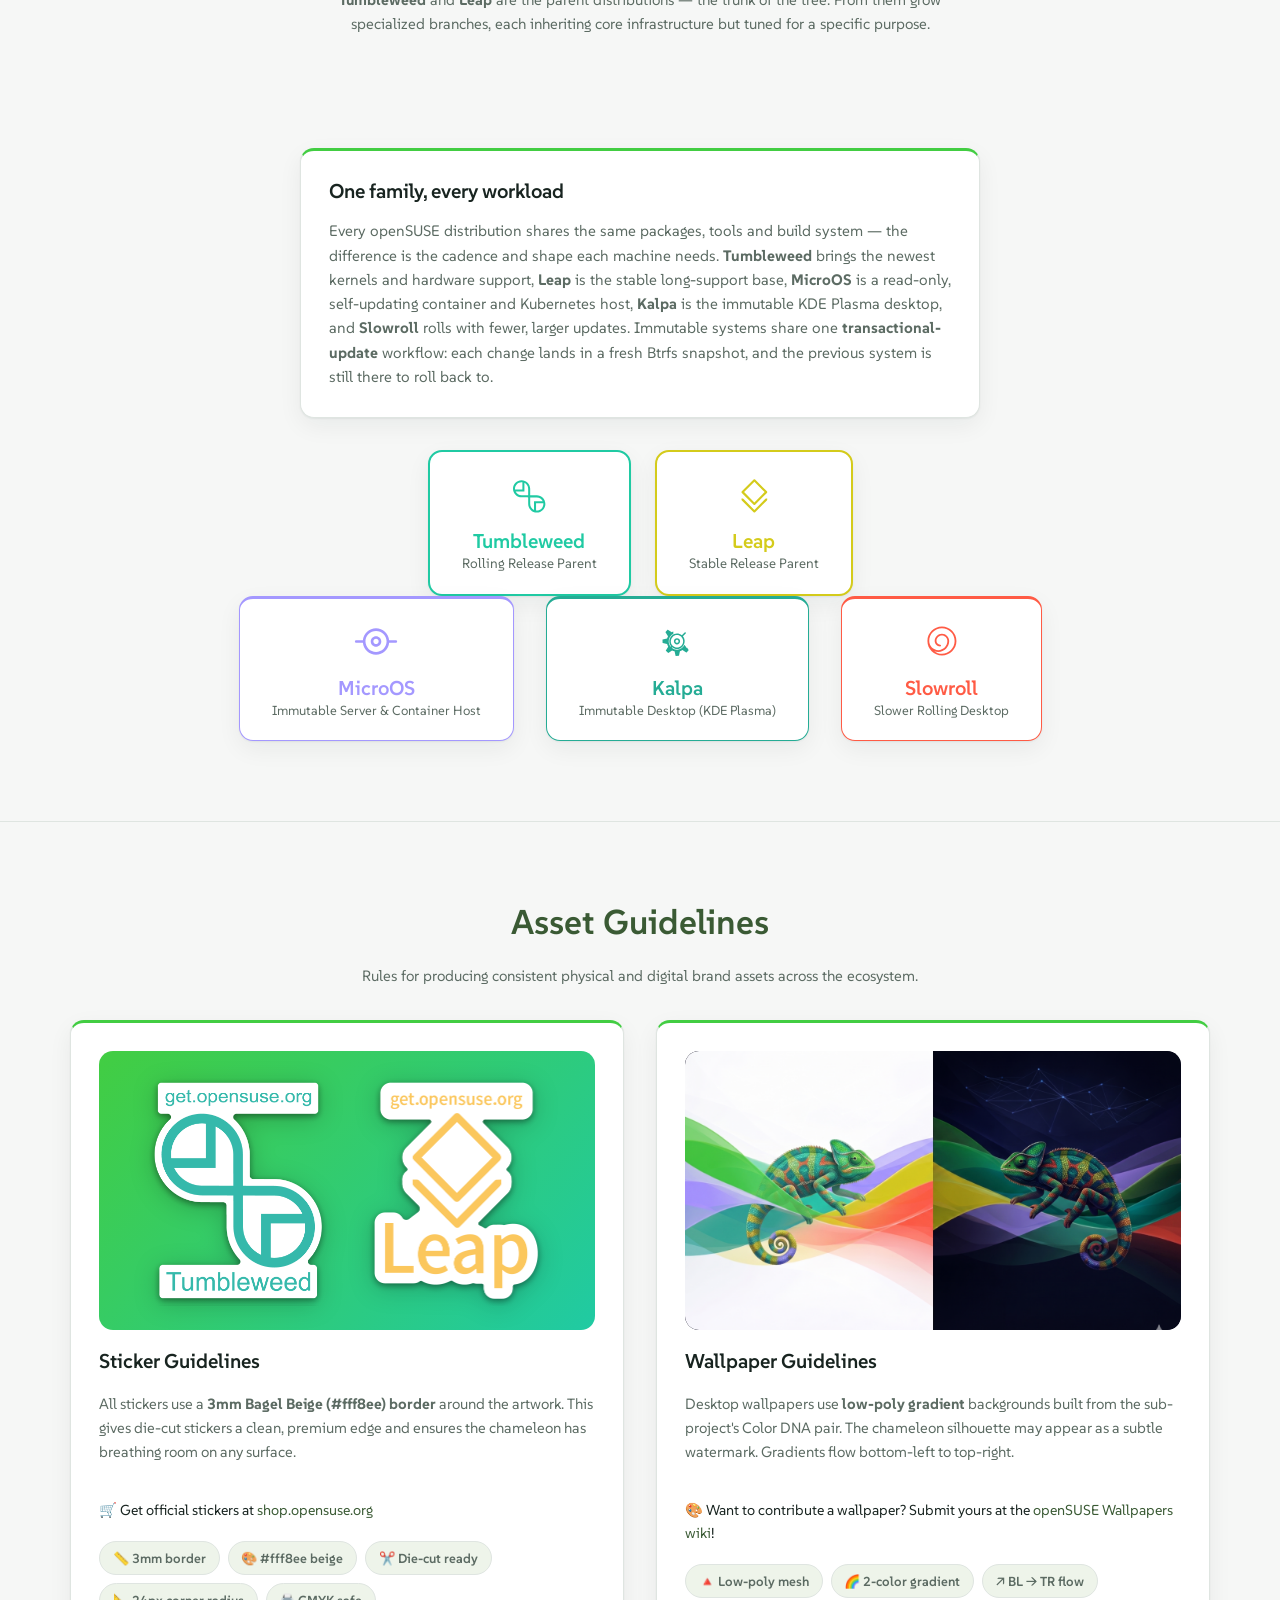
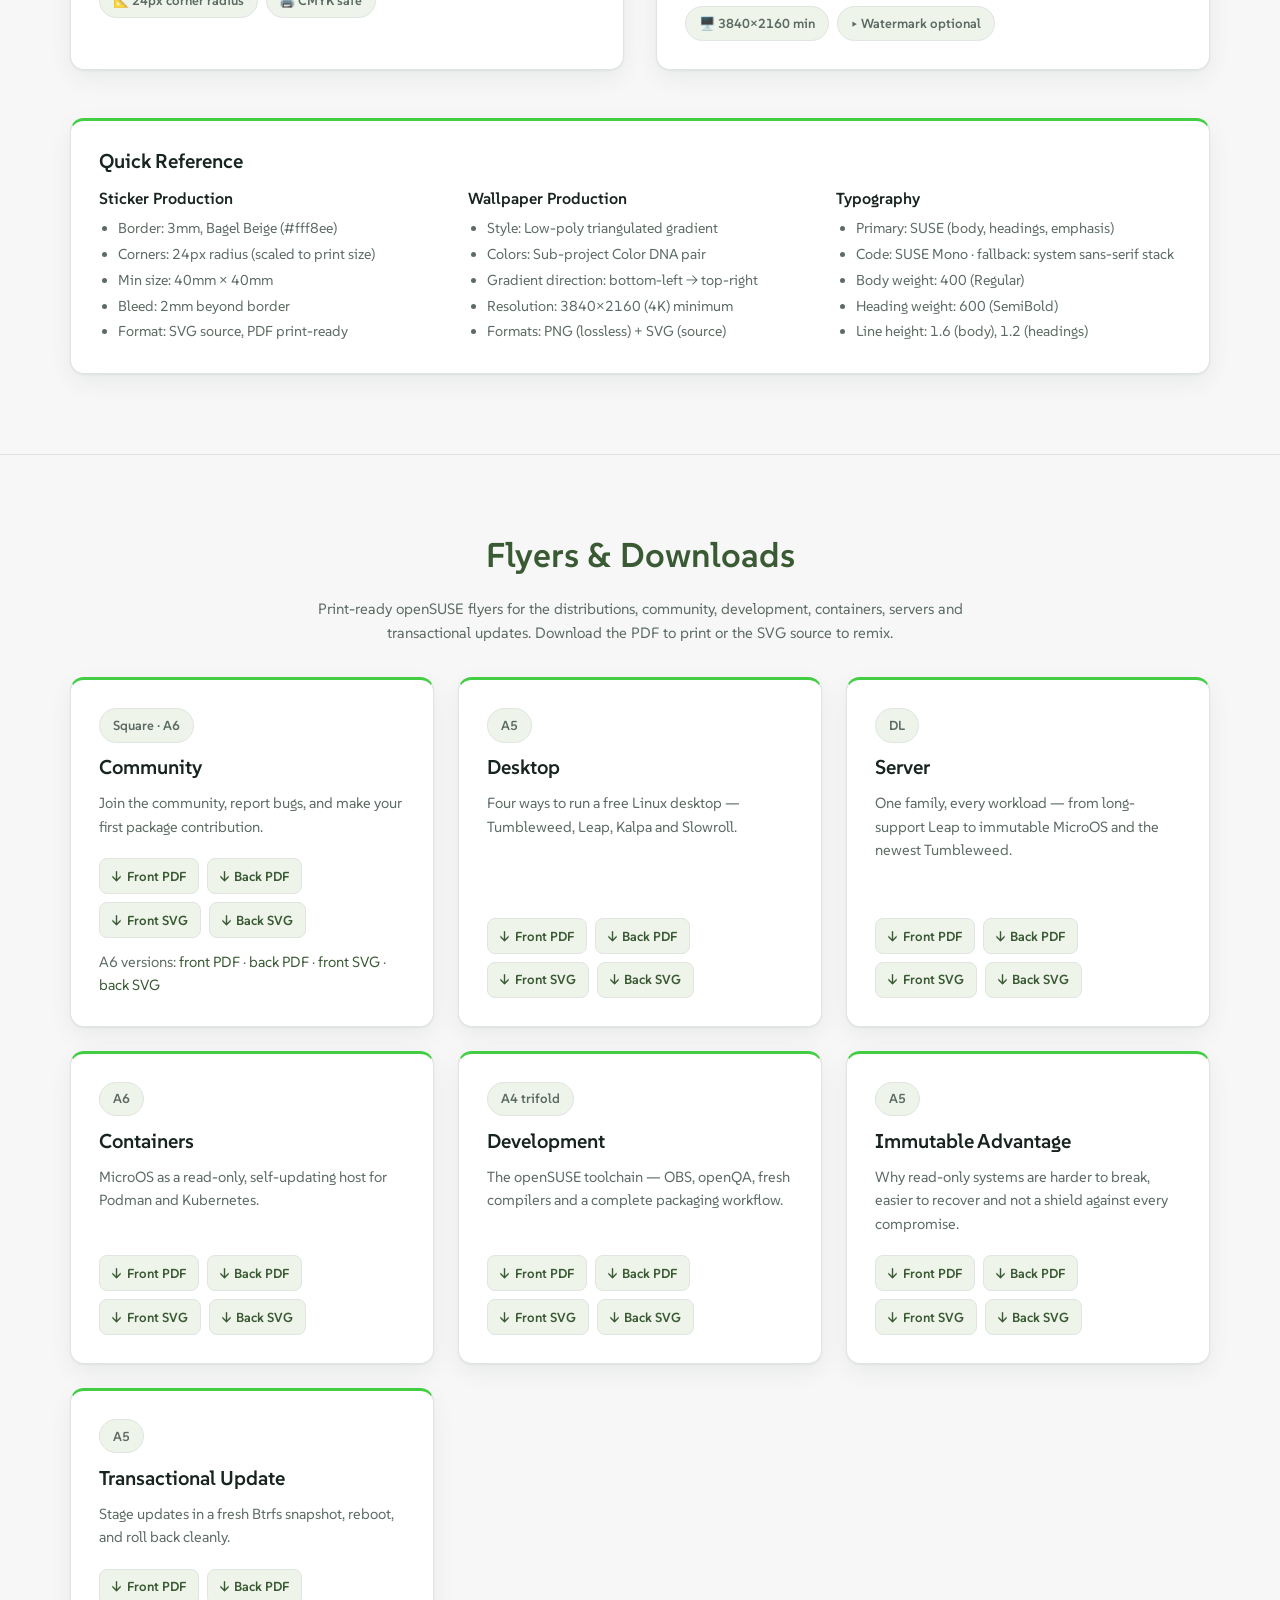
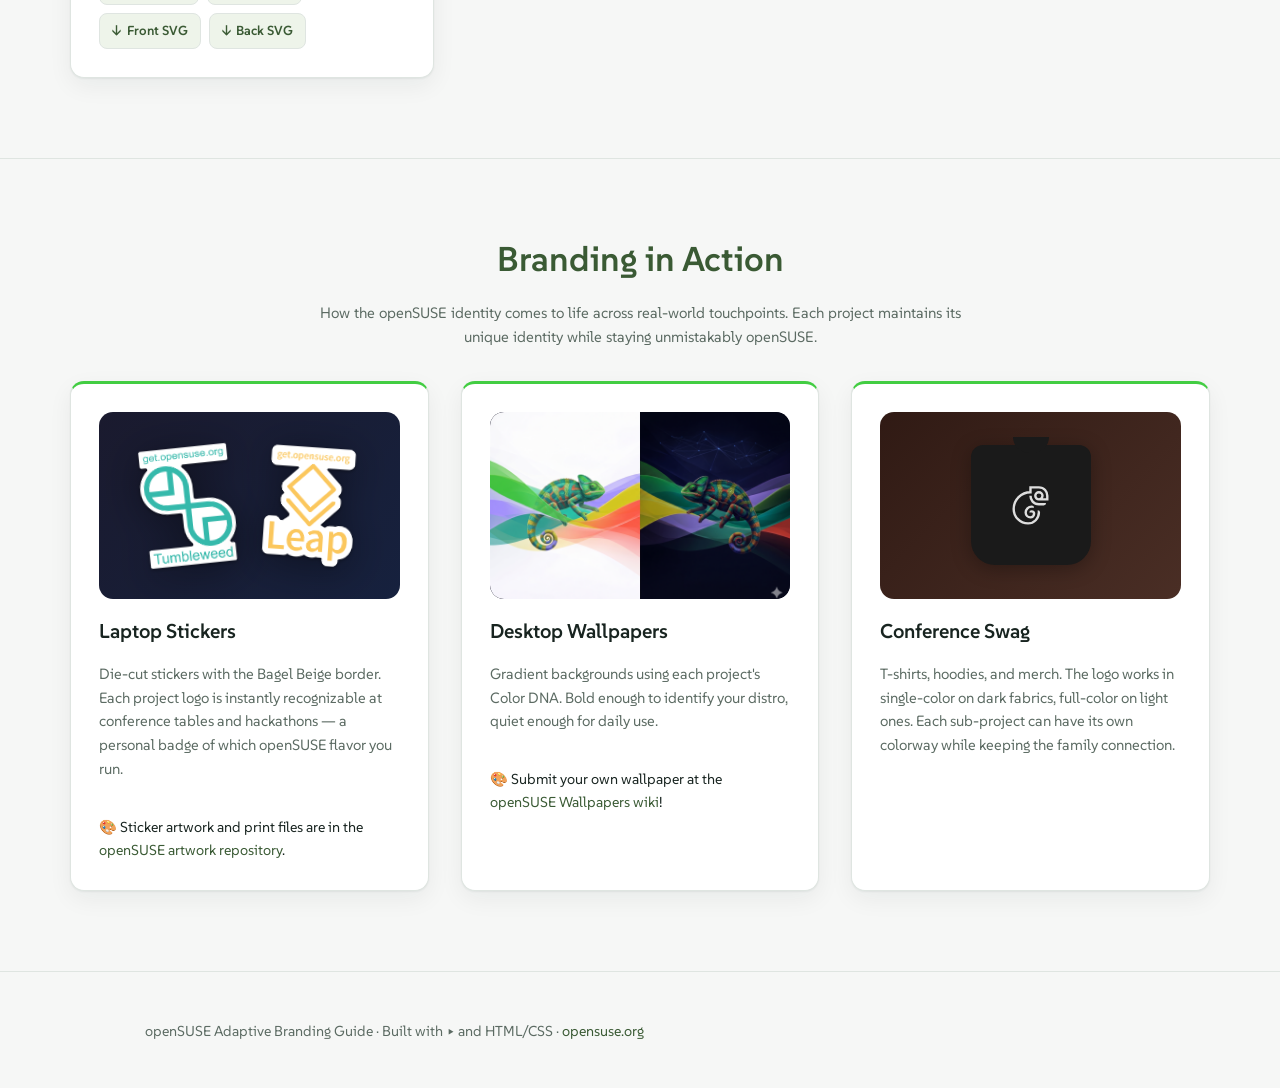
==== commit 084c0c9f: "Update index.html" ====
--- a/index.html
+++ b/index.html
@@ -637,47 +637,7 @@
     </p>
 
     <div class="hierarchy-tree">
-
-      <!-- Parent level -->
-      <div class="tree-level">
-        <div class="card tree-node parent" style="border-color: #20caa3;">
-          <img src="images/Tumbleweed.svg" alt="Tumbleweed" class="tree-logo">
-          <h3 style="color: #20caa3;">Tumbleweed</h3>
-          <p style="font-size:.85rem;" class="text-muted">Rolling Release Parent</p>
-        </div>
-        <div class="card tree-node parent" style="border-color: #d4cb1b;">
-          <img src="images/Leap.svg" alt="Leap" class="tree-logo">
-          <h3 style="color: #d4cb1b;">Leap</h3>
-          <p style="font-size:.85rem;" class="text-muted">Stable Release Parent</p>
-        </div>
-      </div>
-
-      <!-- Branch level -->
-      <div class="tree-branches">
-        <div class="tree-branch-arm">
-          <div class="card tree-node child" style="border-color: #a498ff;">
-            <img src="images/microOS.svg" alt="MicroOS" class="tree-logo">
-            <h3 style="color: #a498ff;">MicroOS</h3>
-            <p style="font-size:.82rem;" class="text-muted">Immutable Server &amp; Container Host</p>
-          </div>
-        </div>
-        <div class="tree-branch-arm">
-          <div class="card tree-node child" style="border-color: #25ac95;">
-            <img src="images/Kalpa.svg" alt="Kalpa" class="tree-logo">
-            <h3 style="color: #25ac95;">Kalpa</h3>
-            <p style="font-size:.82rem;" class="text-muted">Immutable Desktop (KDE Plasma)</p>
-          </div>
-        </div>
-        <div class="tree-branch-arm">
-          <div class="card tree-node child" style="border-color: #ff5b45;">
-            <img src="images/Slowroll.svg" alt="Slowroll" class="tree-logo">
-            <h3 style="color: #ff5b45;">Slowroll</h3>
-            <p style="font-size:.82rem;" class="text-muted">Slower Rolling Desktop</p>
-          </div>
-        </div>
-      </div>
-
-    </div>
+    
 
     <!-- Explanation -->
     <div class="card mt-3" style="max-width: 680px; margin-inline: auto;">
@@ -694,6 +654,48 @@
       </p>
     </div>
   </div>
+
+      <!-- Parent level -->
+      <div class="tree-level">
+        <div class="card tree-node parent" style="border-color: #20caa3;">
+          <img src="images/Tumbleweed.svg" alt="Tumbleweed" class="tree-logo">
+          <h3 style="color: #20caa3;">Tumbleweed</h3>
+          <p style="font-size:.85rem;" class="text-muted">Rolling Release Parent</p>
+        </div>
+        <div class="card tree-node parent" style="border-color: #d4cb1b;">
+          <img src="images/Leap.svg" alt="Leap" class="tree-logo">
+          <h3 style="color: #d4cb1b;">Leap</h3>
+          <p style="font-size:.85rem;" class="text-muted">Stable Release Parent</p>
+        </div>
+      </div>
+
+      <!-- Branch level -->
+      <div class="tree-branches">
+        <div class="tree-branch-arm">
+          <div class="card tree-node child" style="border-color: #a498ff;">
+            <img src="images/microOS.svg" alt="MicroOS" class="tree-logo">
+            <h3 style="color: #a498ff;">MicroOS</h3>
+            <p style="font-size:.82rem;" class="text-muted">Immutable Server &amp; Container Host</p>
+          </div>
+        </div>
+        <div class="tree-branch-arm">
+          <div class="card tree-node child" style="border-color: #25ac95;">
+            <img src="images/Kalpa.svg" alt="Kalpa" class="tree-logo">
+            <h3 style="color: #25ac95;">Kalpa</h3>
+            <p style="font-size:.82rem;" class="text-muted">Immutable Desktop (KDE Plasma)</p>
+          </div>
+        </div>
+        <div class="tree-branch-arm">
+          <div class="card tree-node child" style="border-color: #ff5b45;">
+            <img src="images/Slowroll.svg" alt="Slowroll" class="tree-logo">
+            <h3 style="color: #ff5b45;">Slowroll</h3>
+            <p style="font-size:.82rem;" class="text-muted">Slower Rolling Desktop</p>
+          </div>
+        </div>
+      </div>
+
+    </div>
+
 </section>
 
 <!-- ====== Guidelines ====== -->
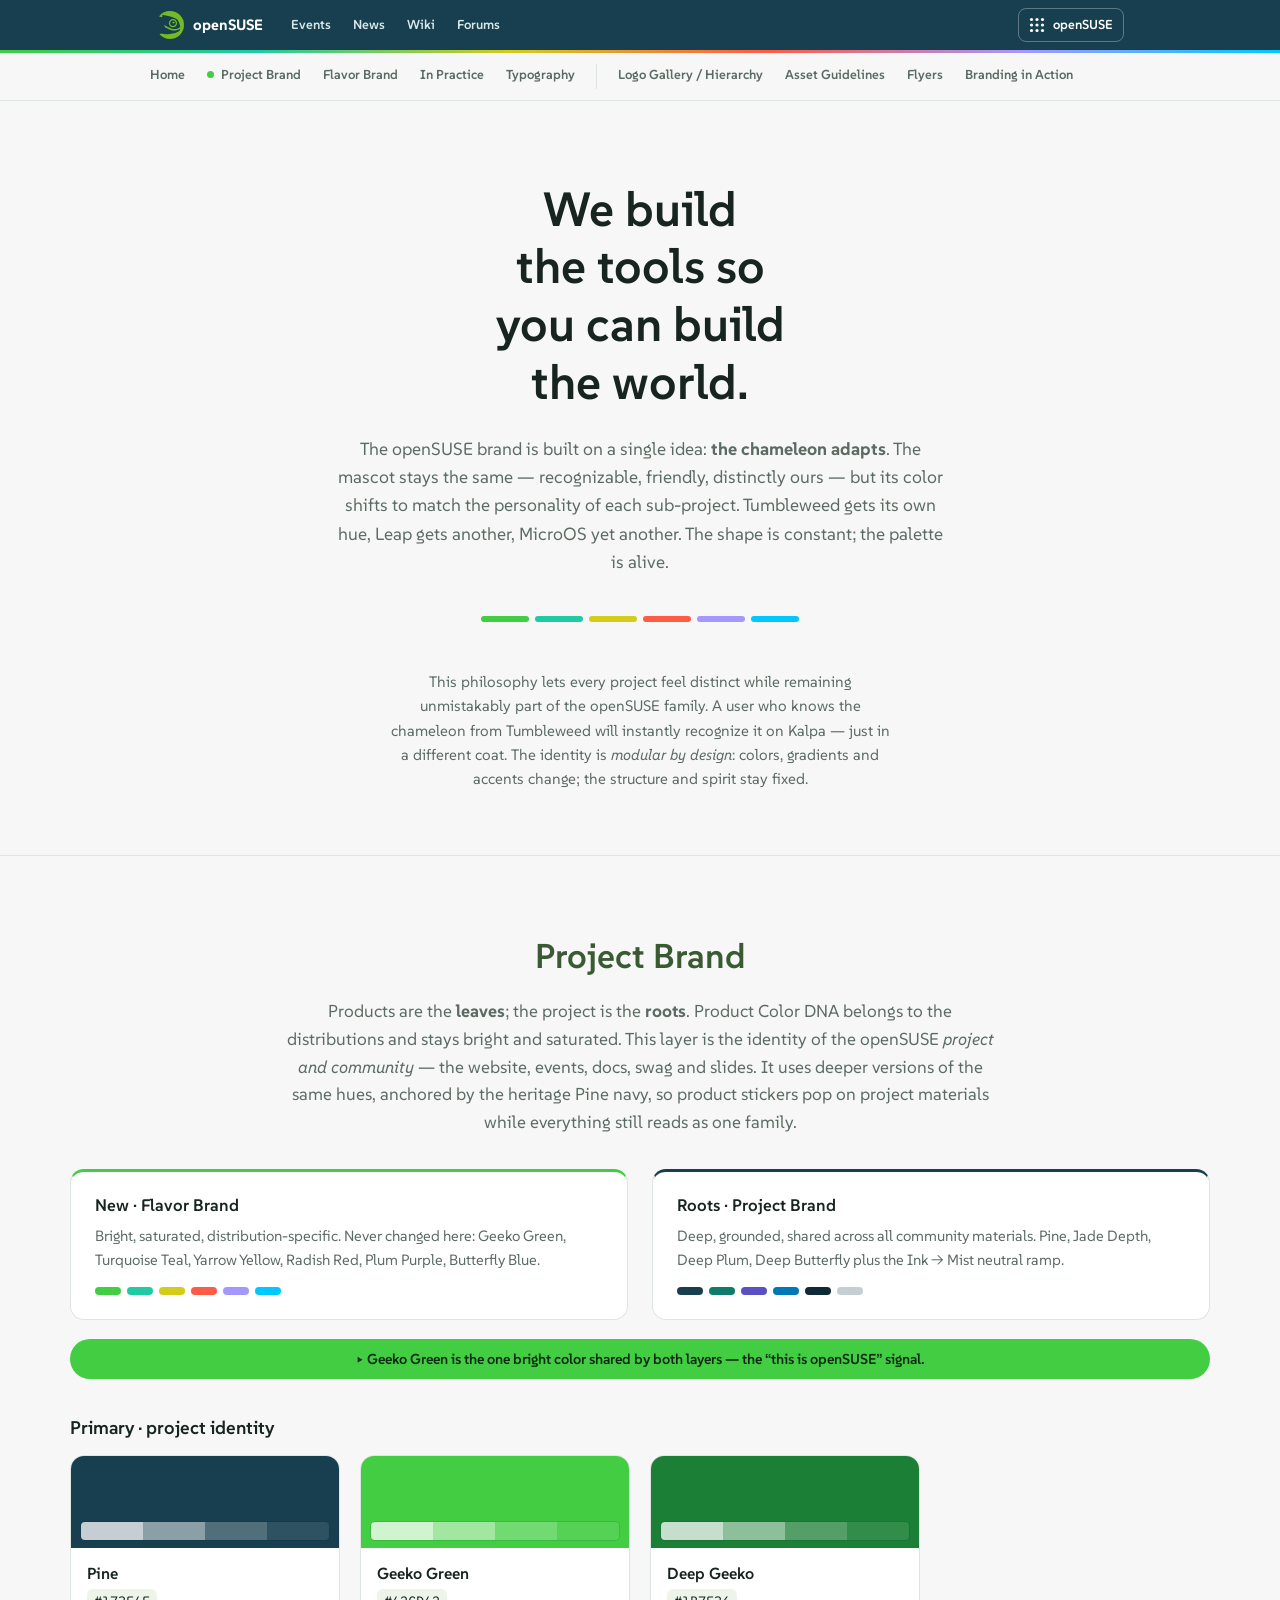
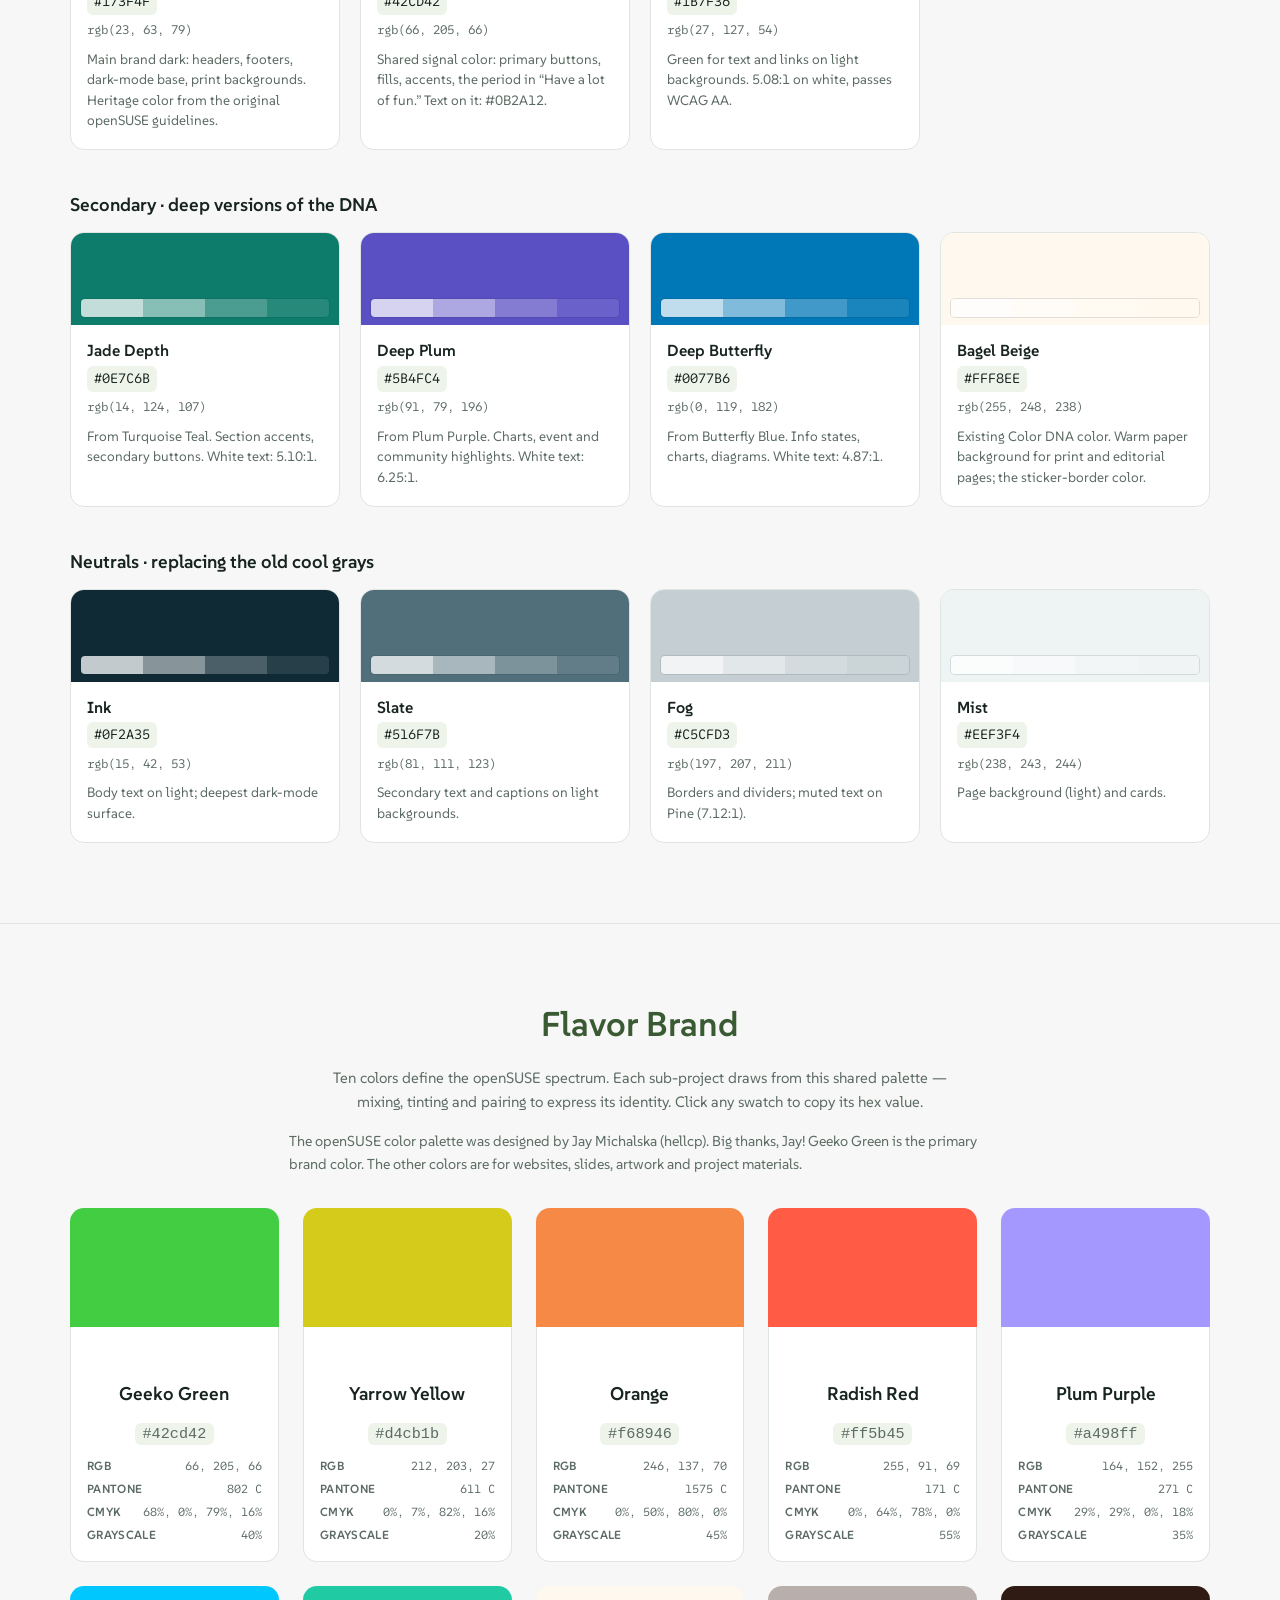
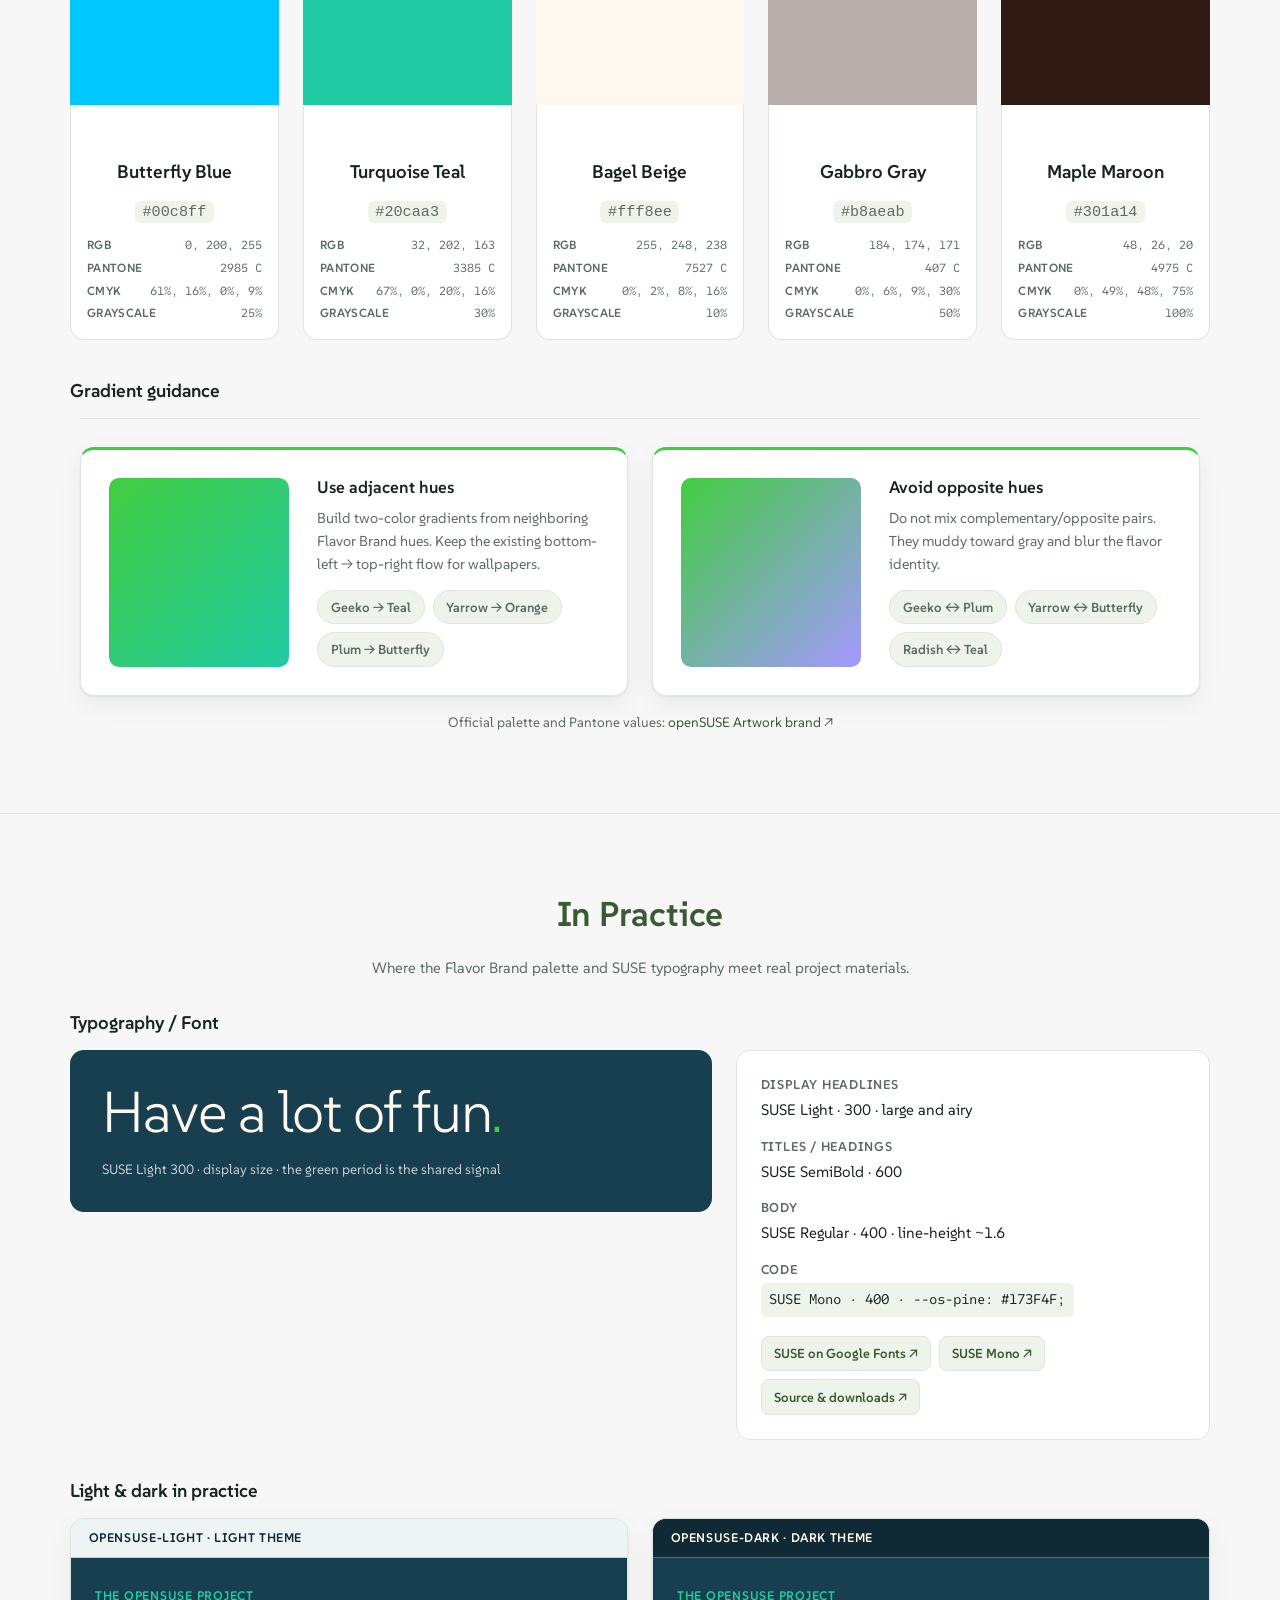
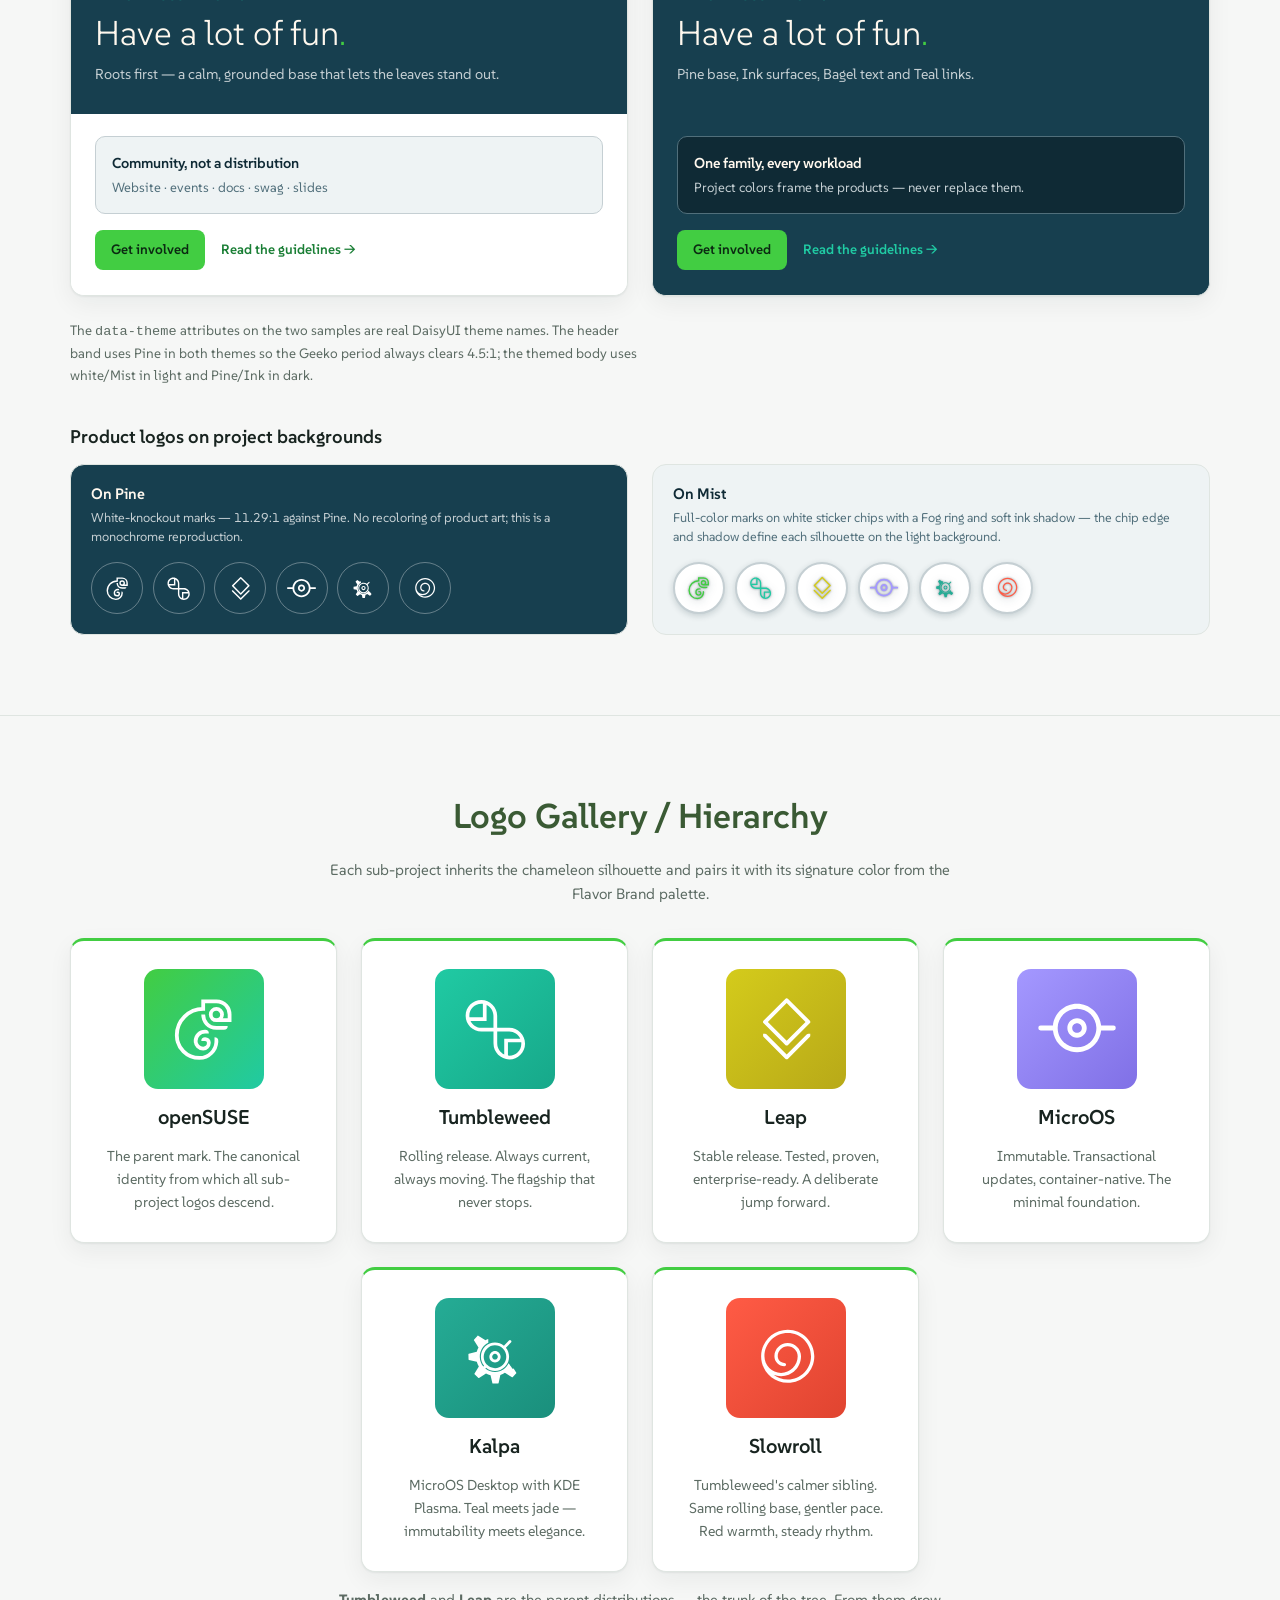
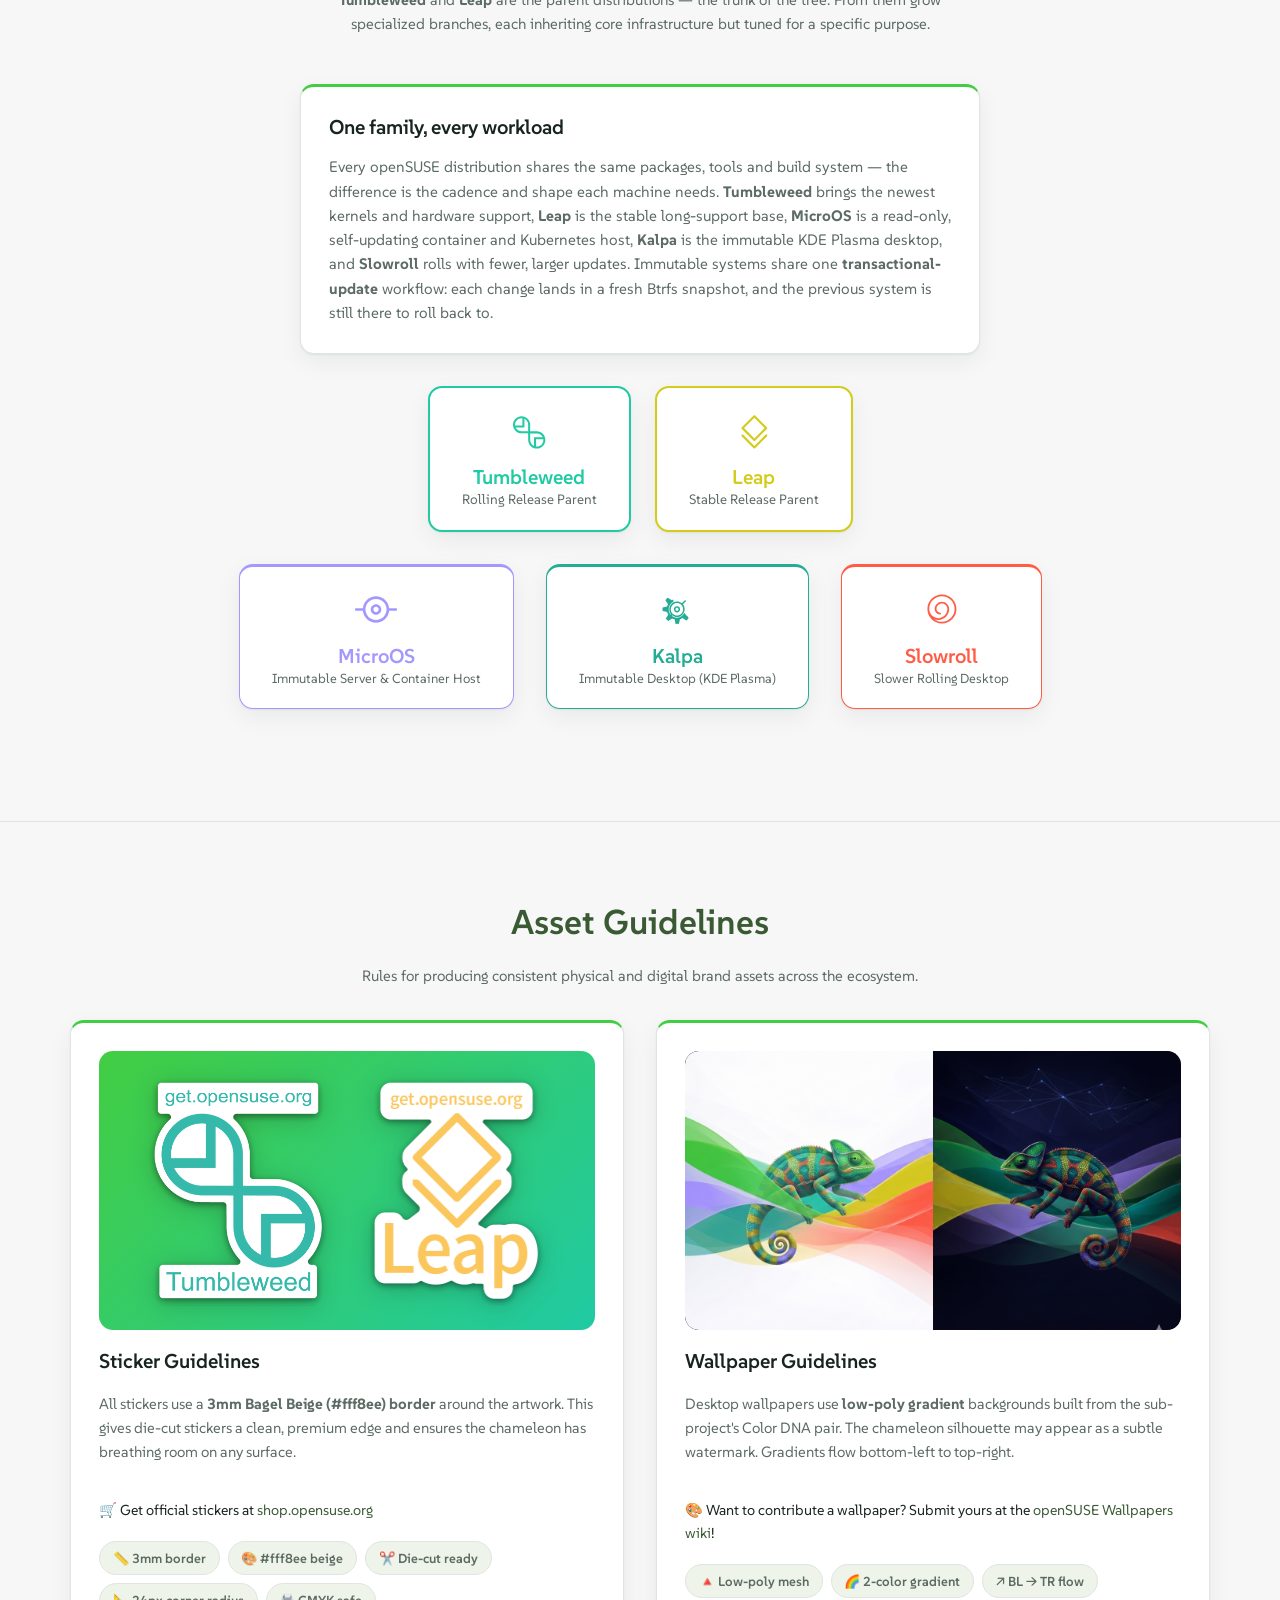
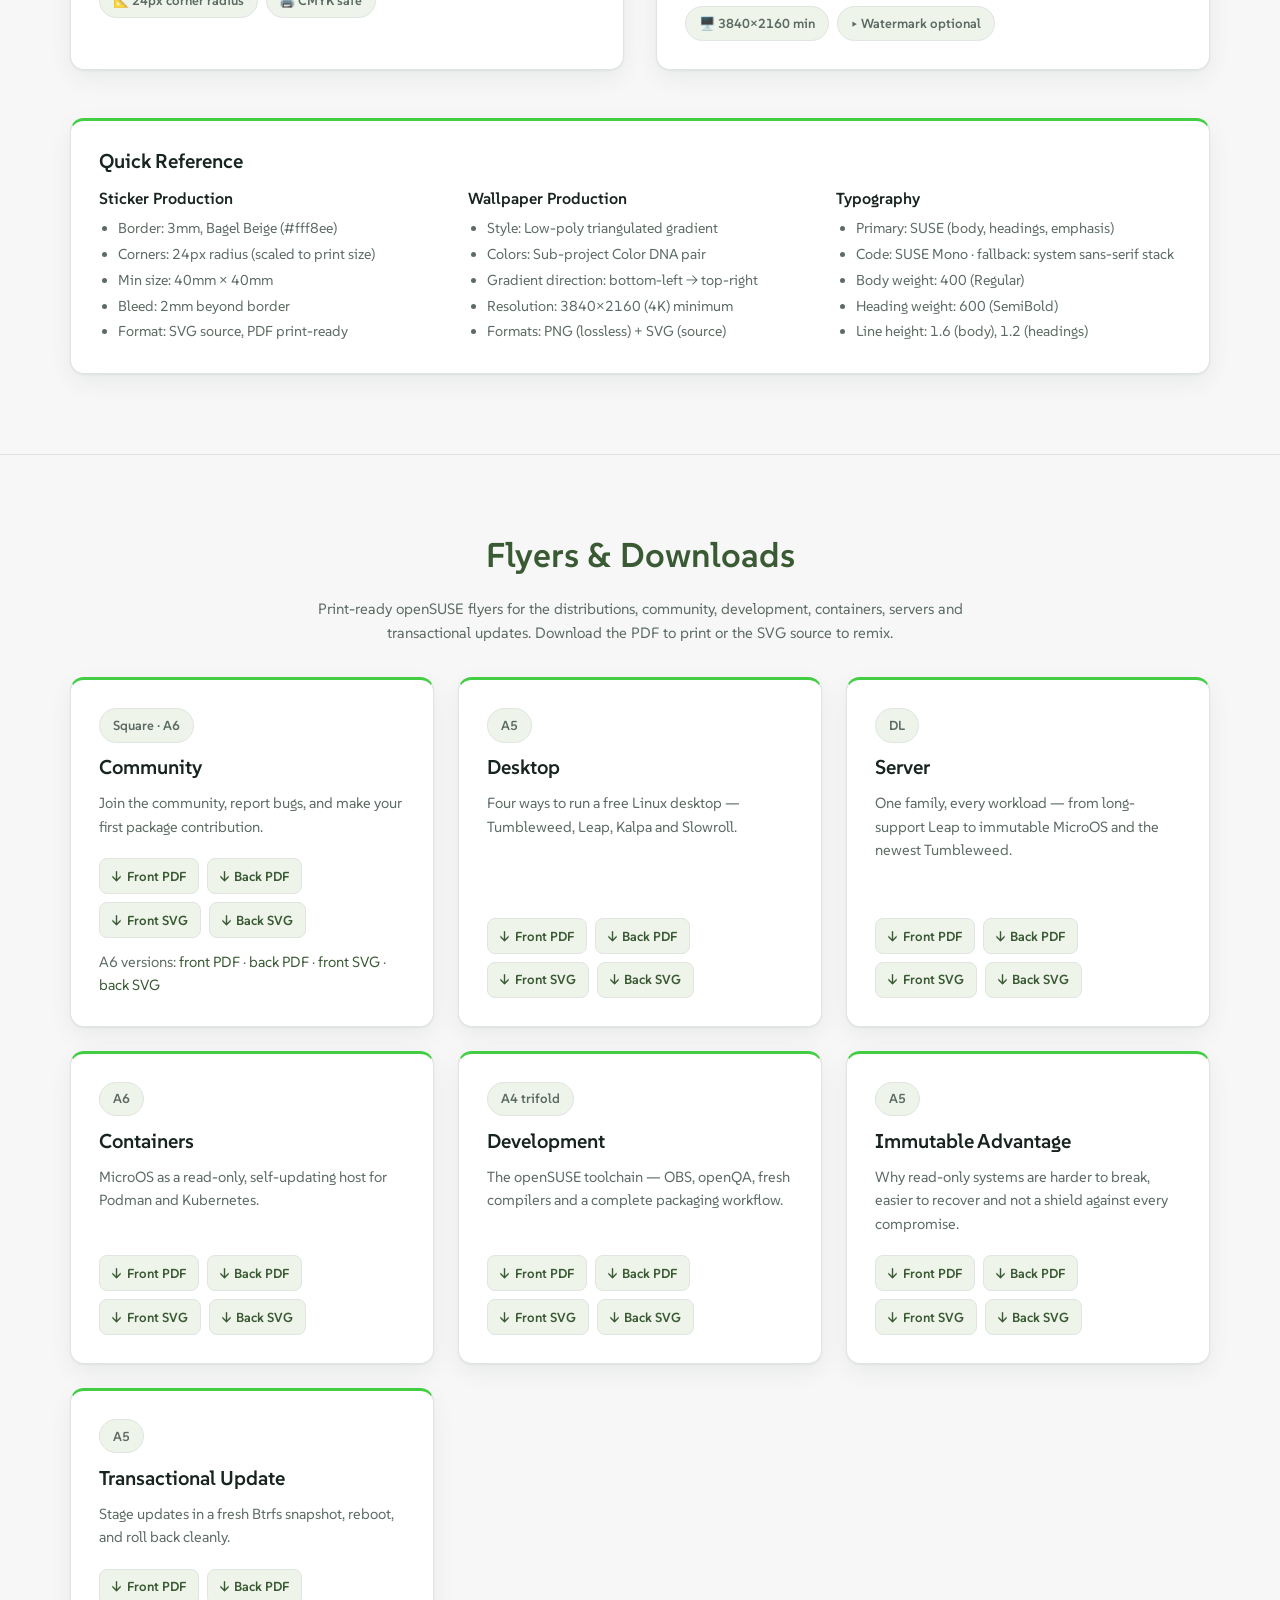
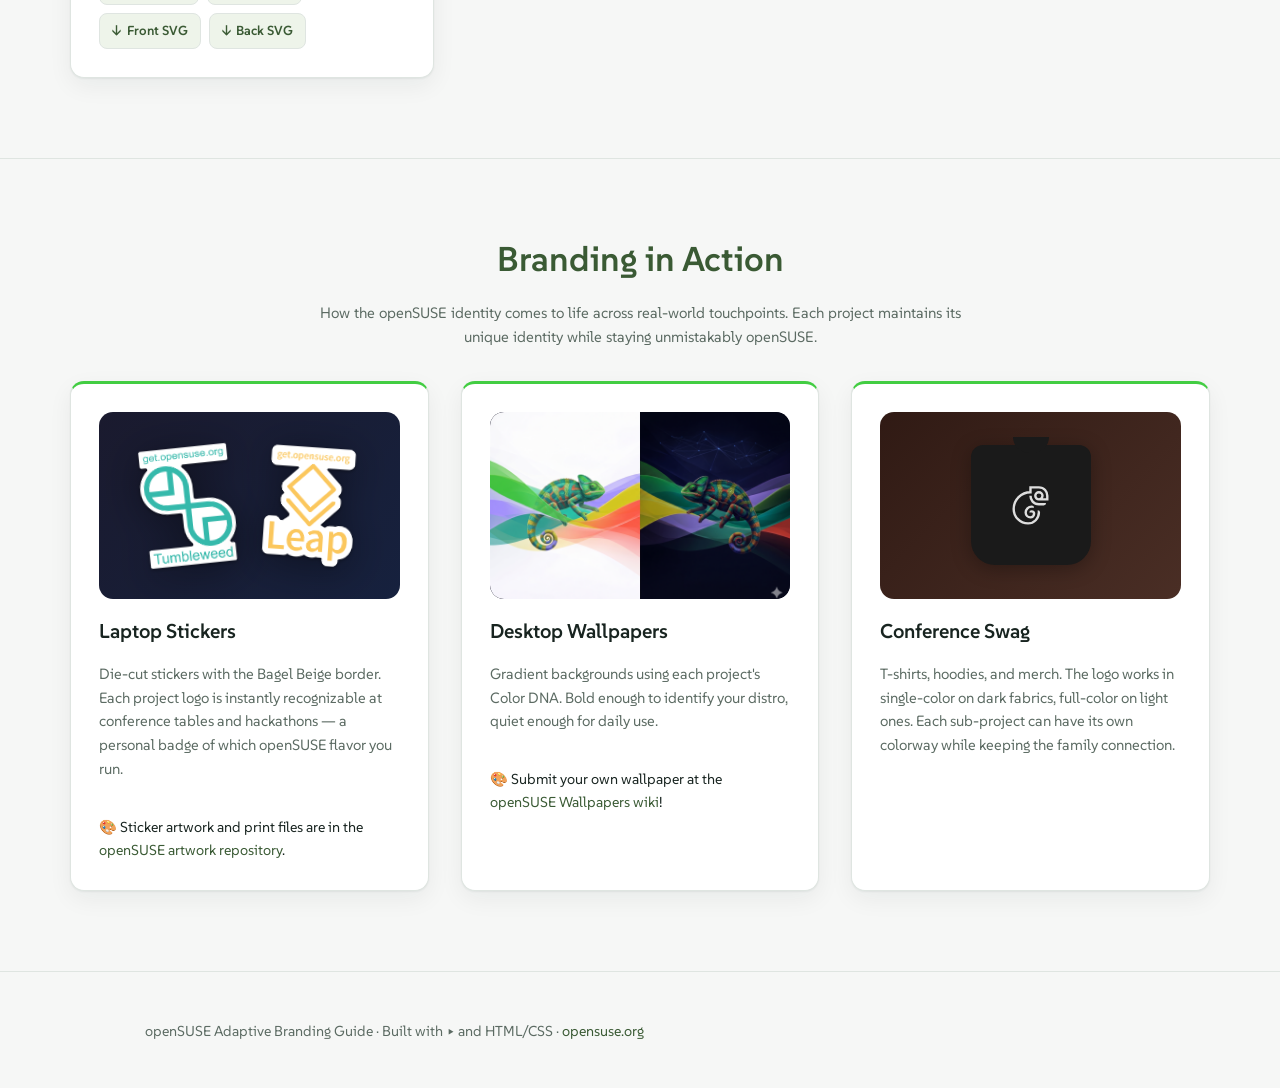
==== commit dab108da: "Update index.html" ====
--- a/index.html
+++ b/index.html
@@ -635,9 +635,8 @@
       the trunk of the tree. From them grow specialized branches, each inheriting core
       infrastructure but tuned for a specific purpose.
     </p>
-
-    <div class="hierarchy-tree">
-    
+    </div>
+  </div>
 
     <!-- Explanation -->
     <div class="card mt-3" style="max-width: 680px; margin-inline: auto;">
@@ -654,6 +653,8 @@
       </p>
     </div>
   </div>
+  
+      <div class="hierarchy-tree">
 
       <!-- Parent level -->
       <div class="tree-level">
